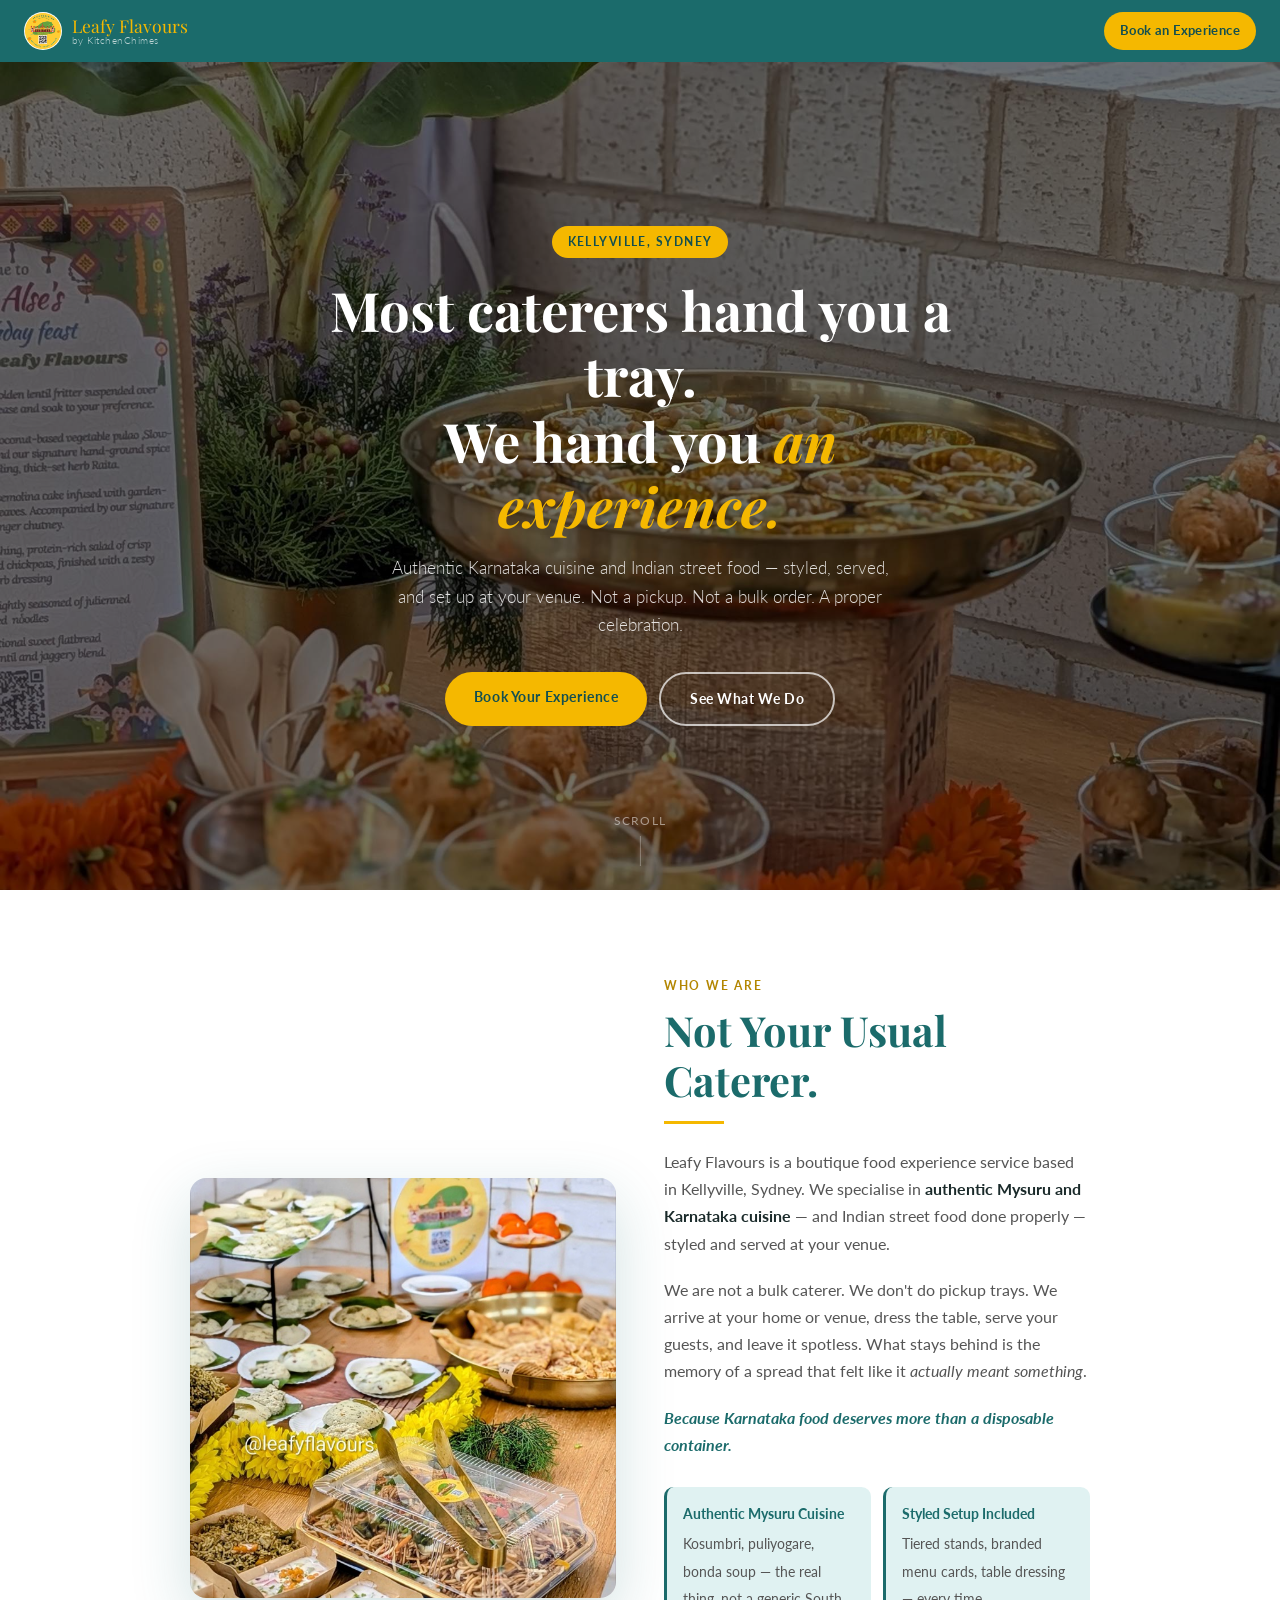
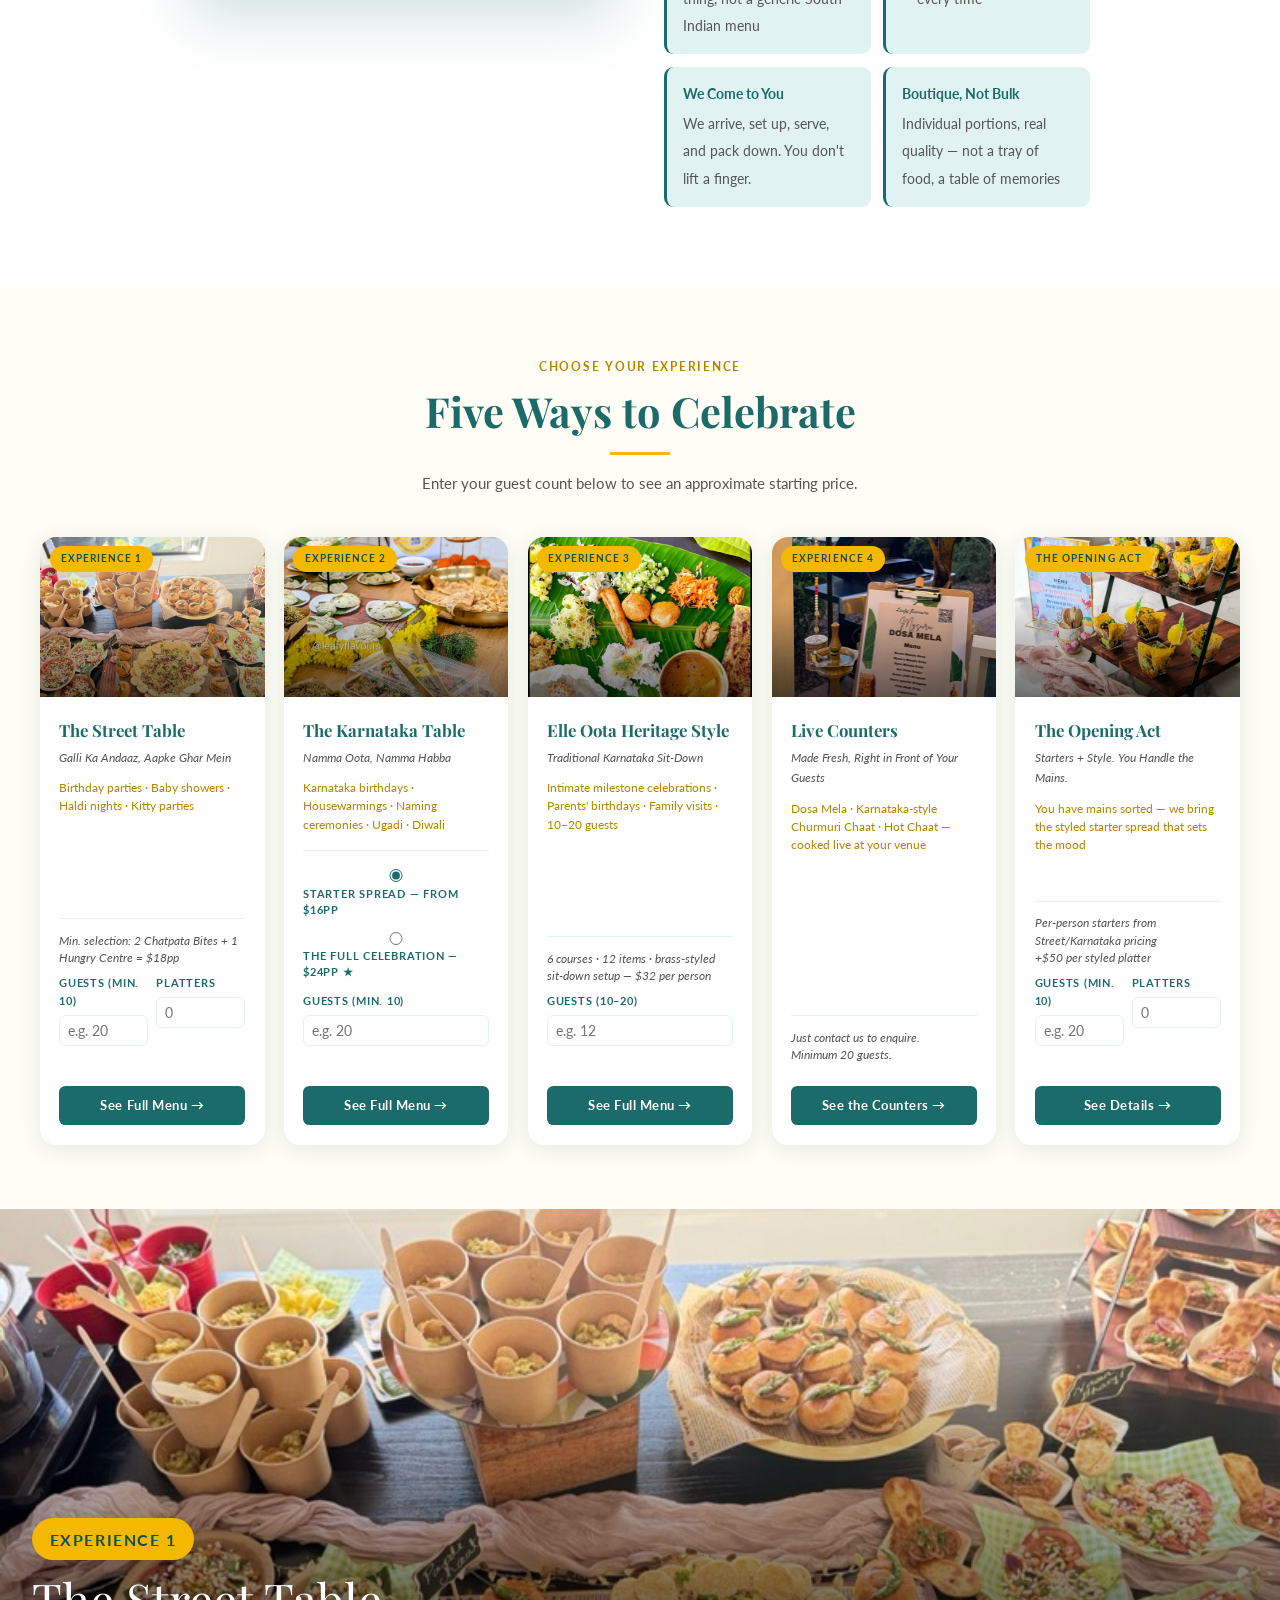
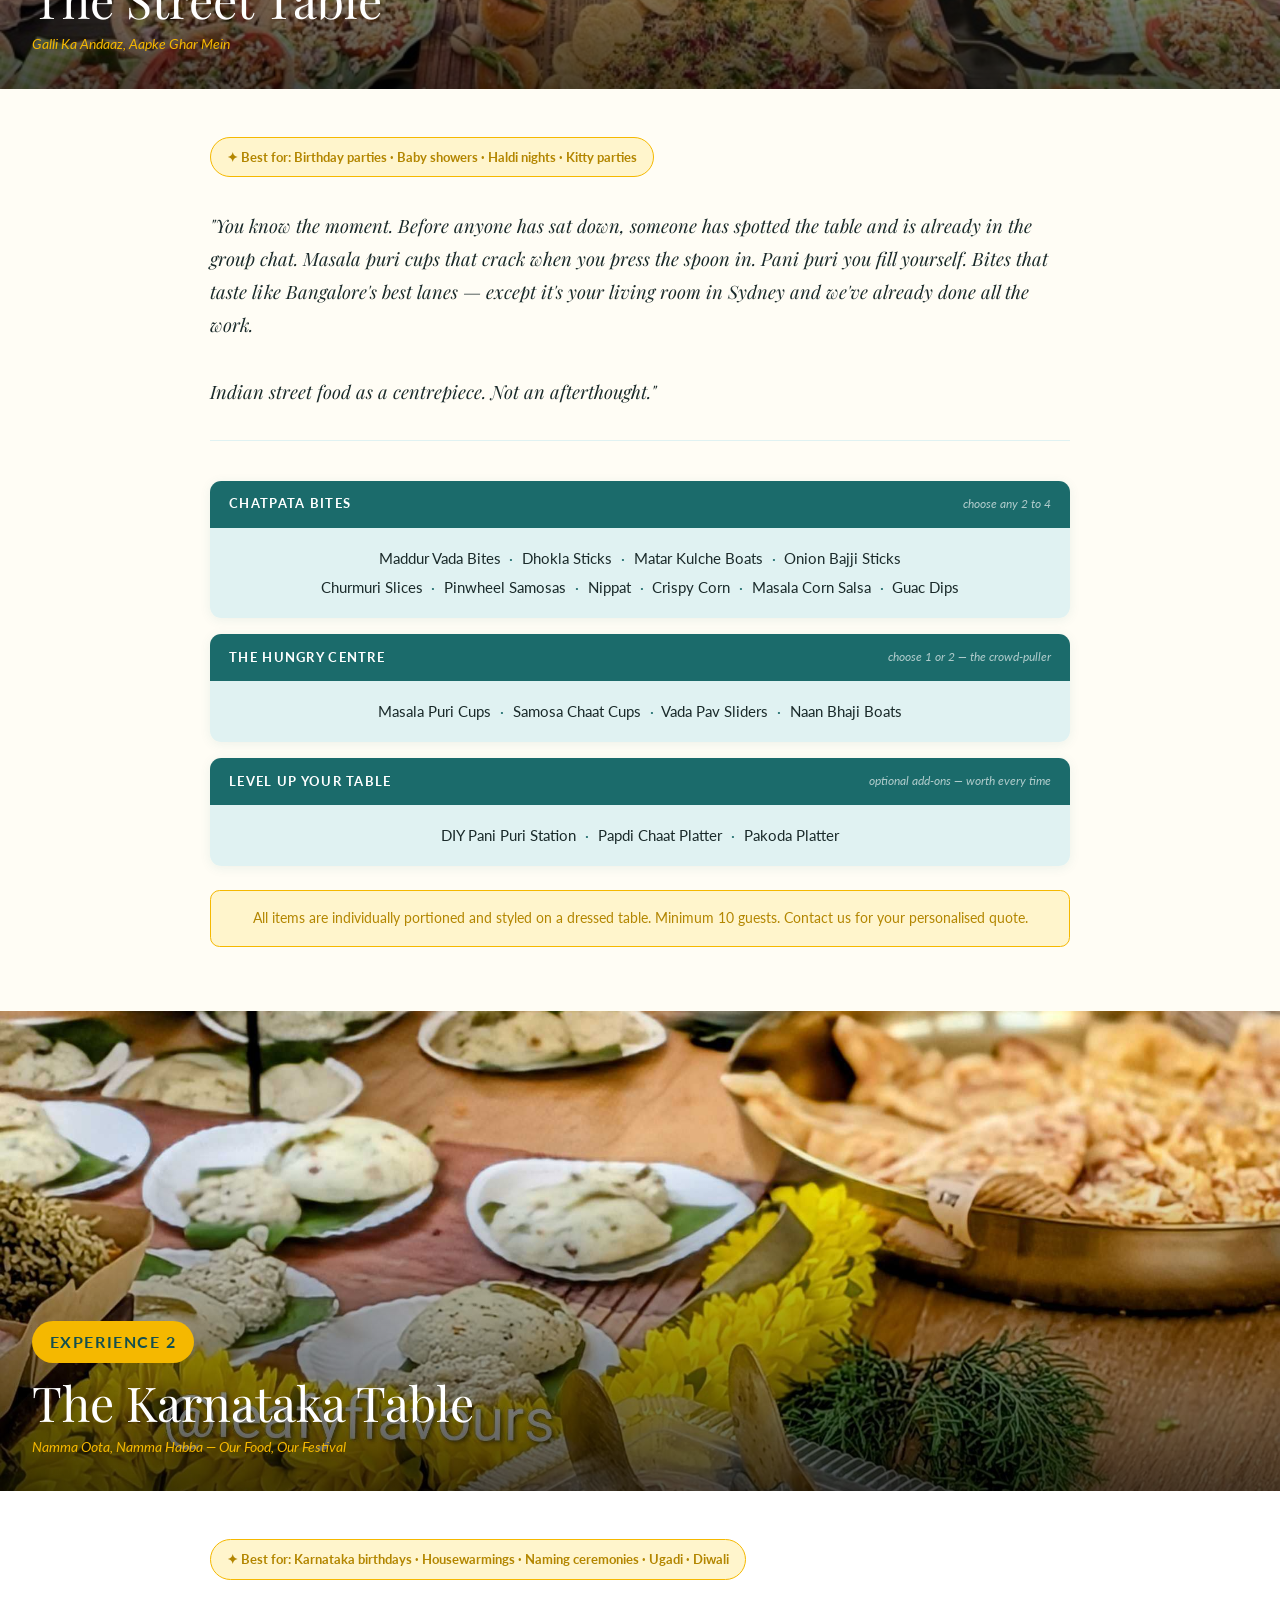
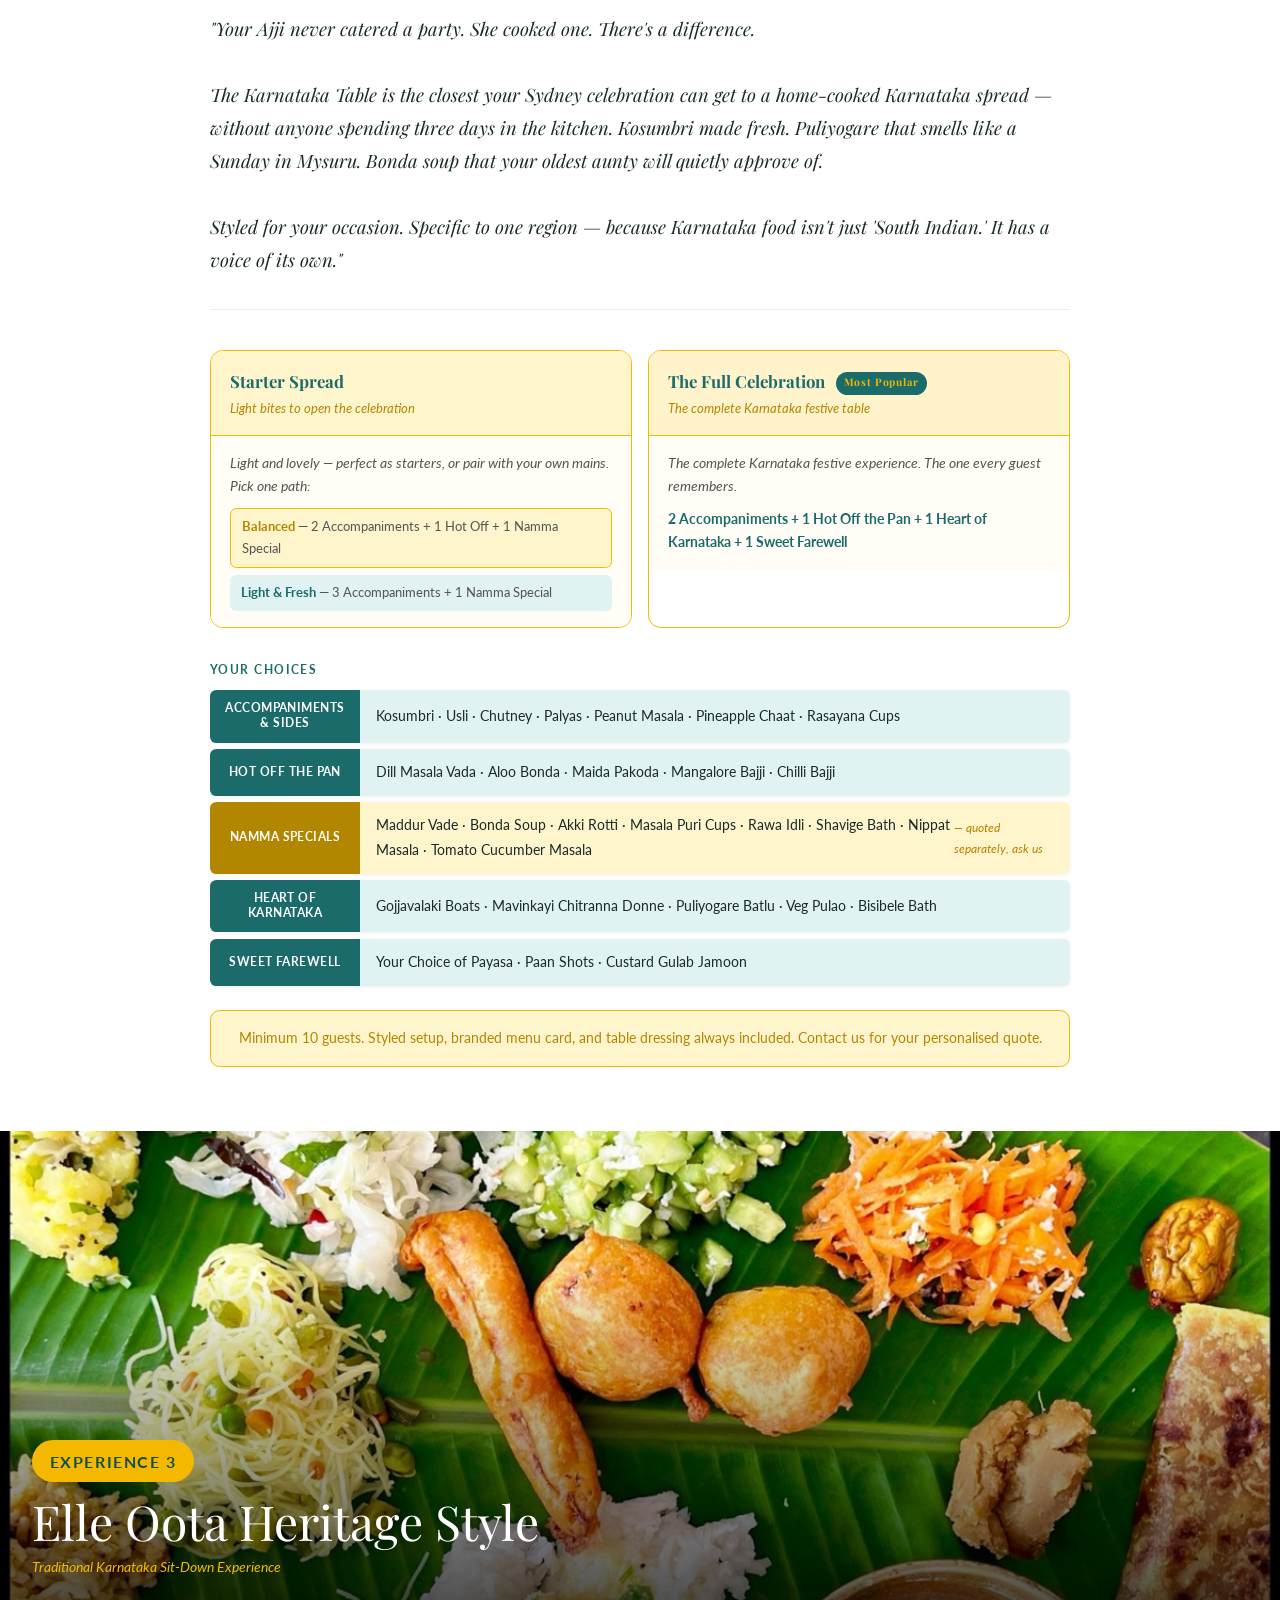
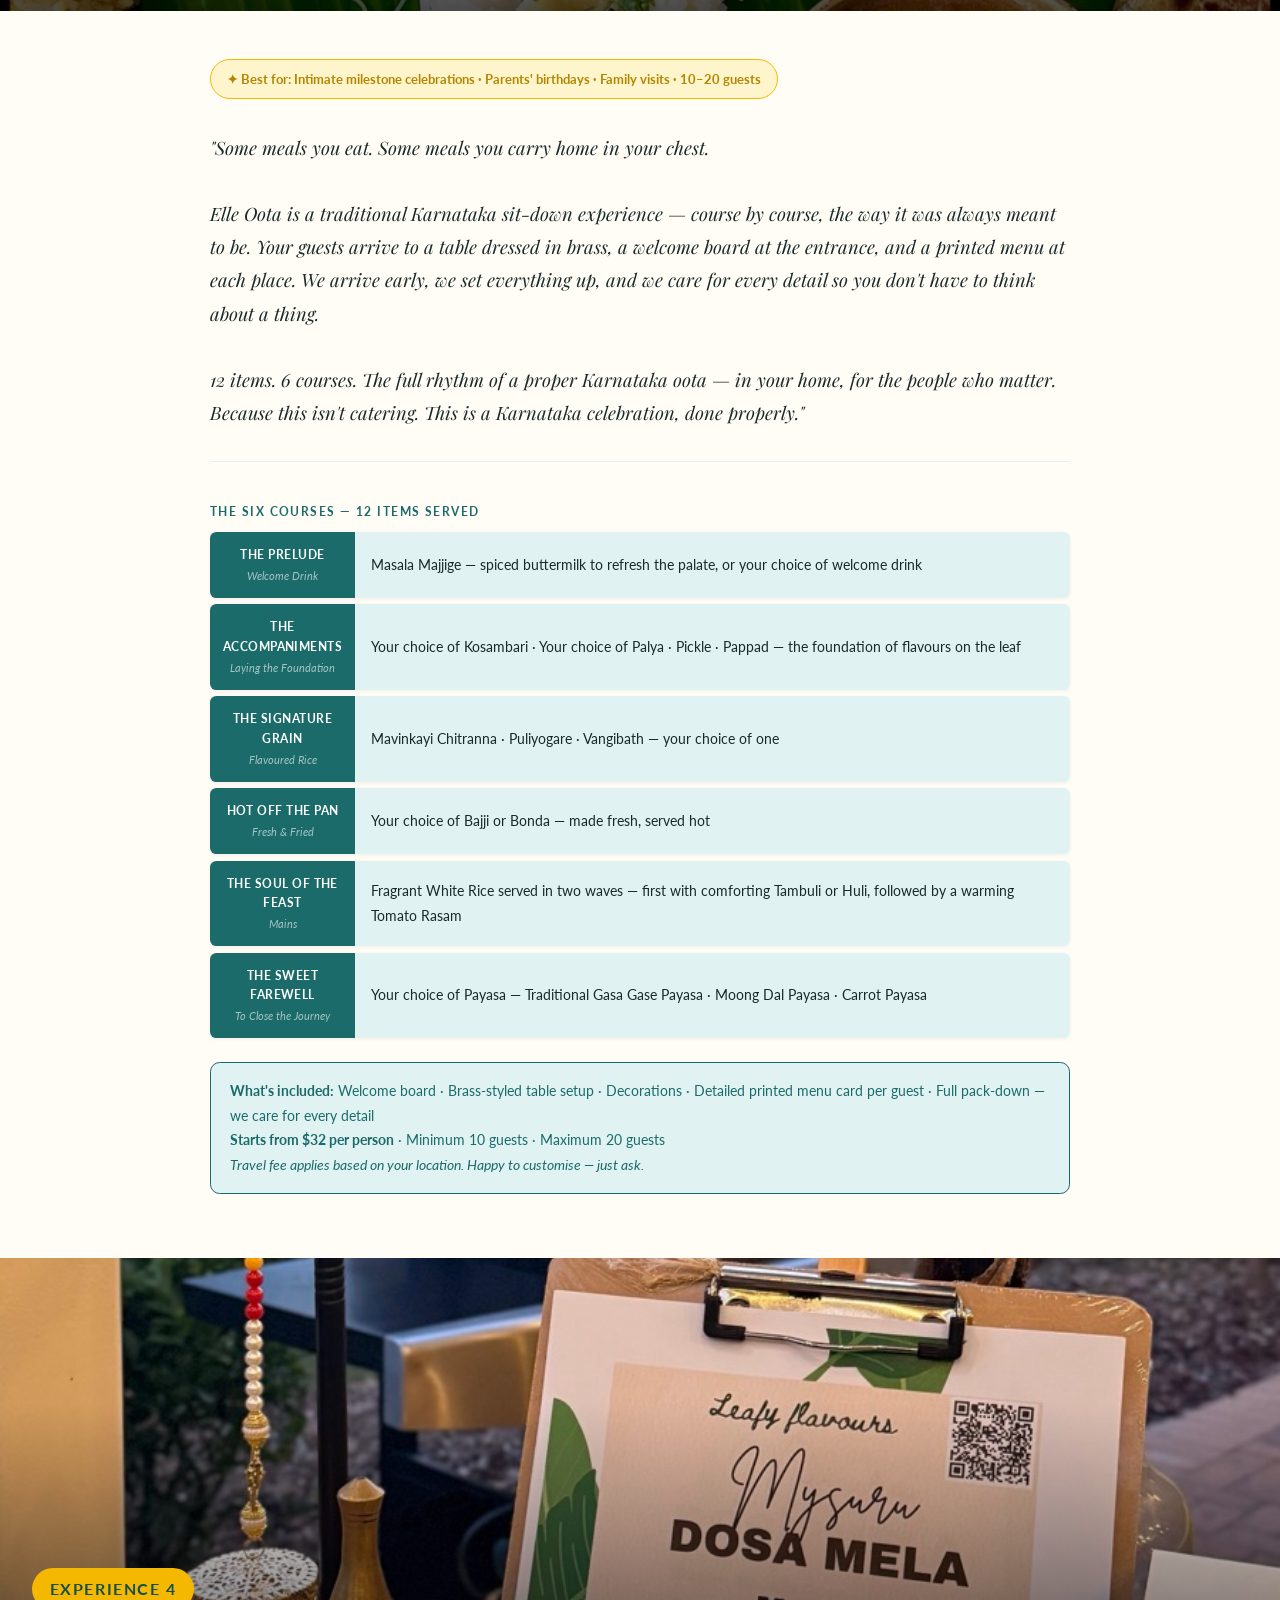
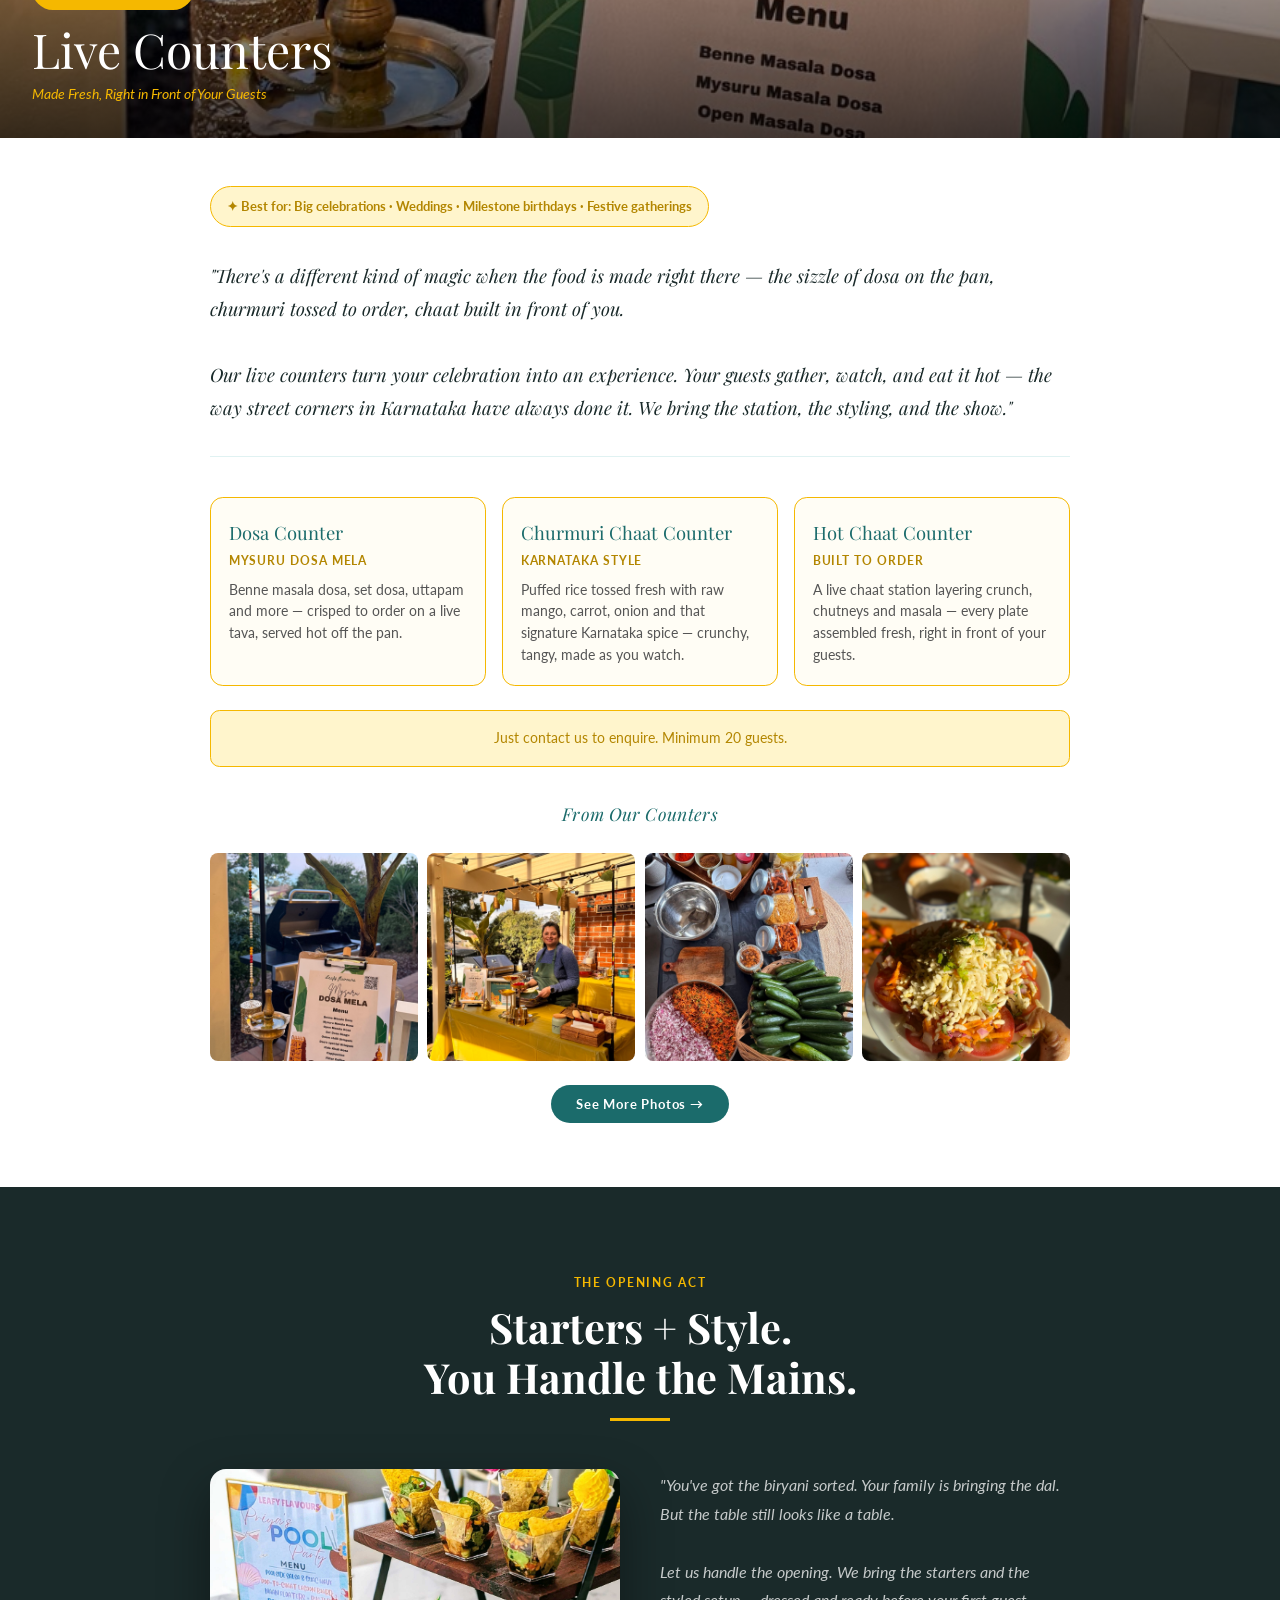
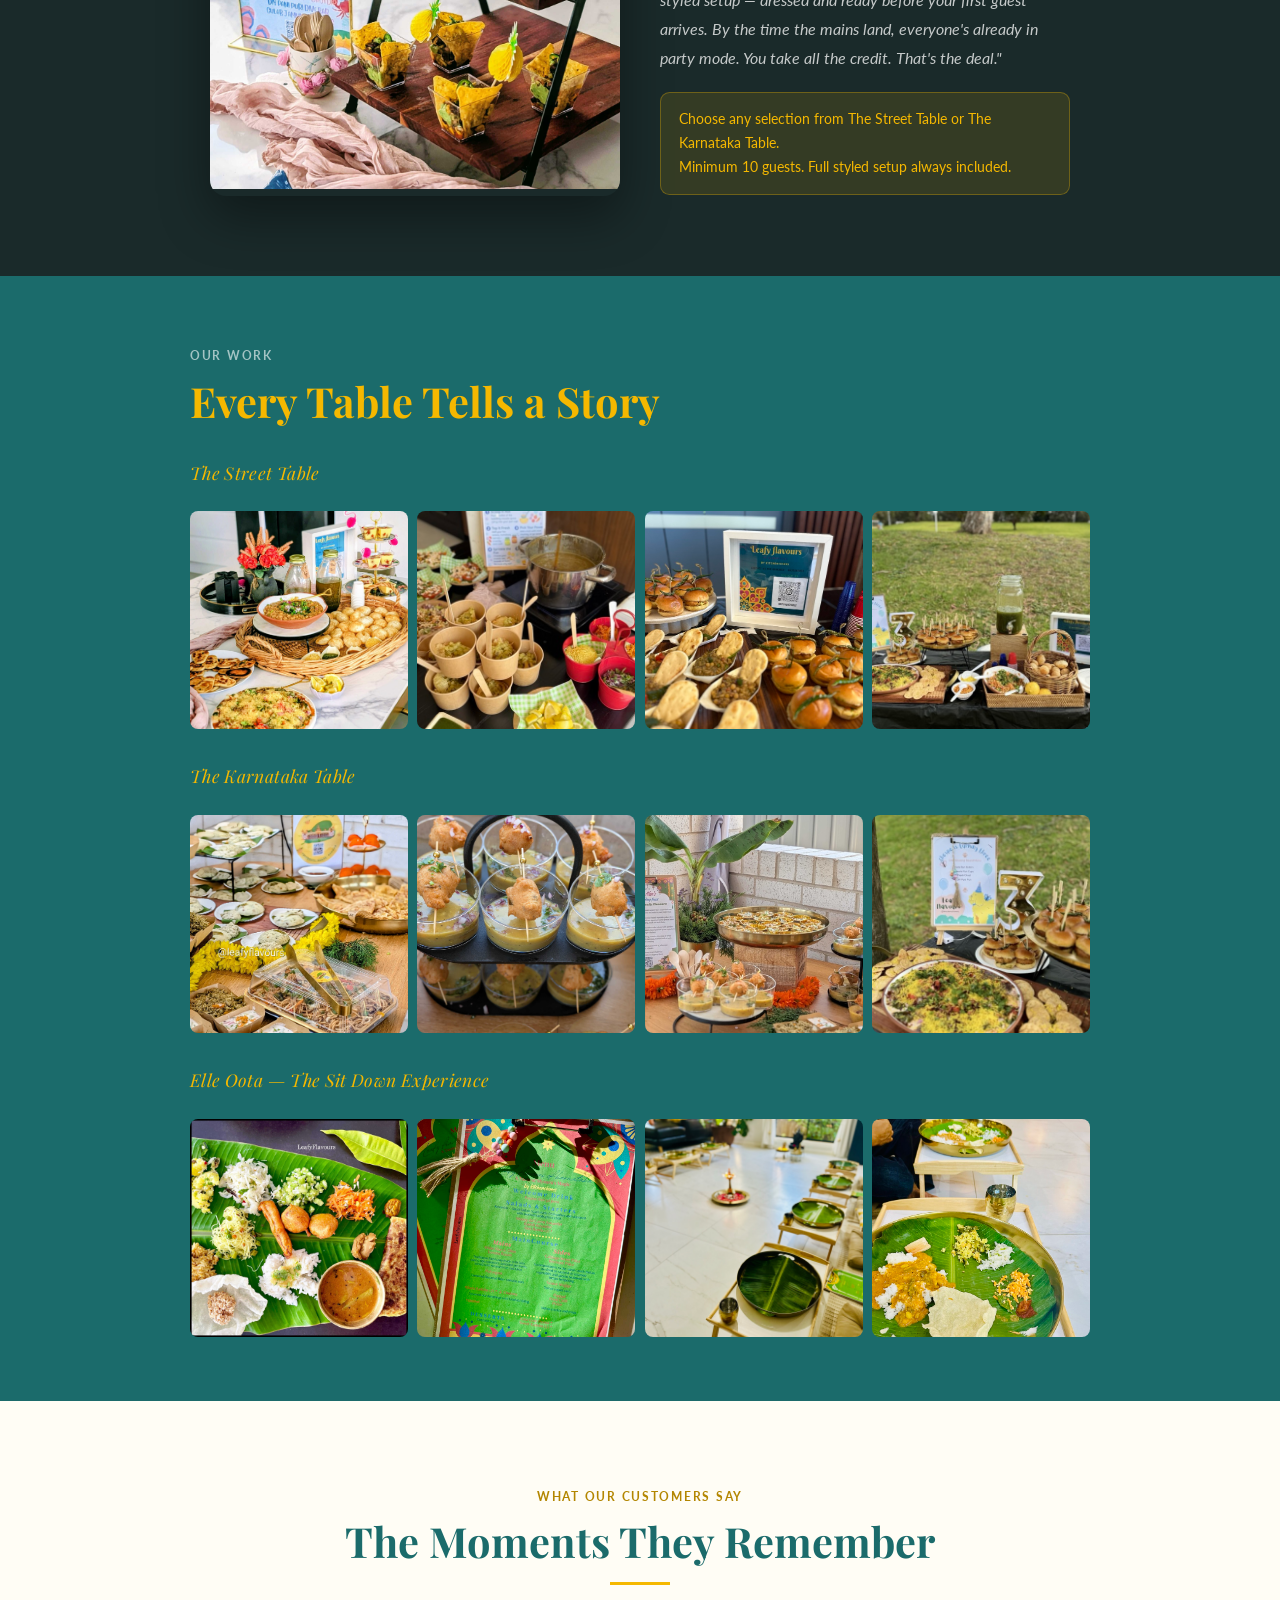
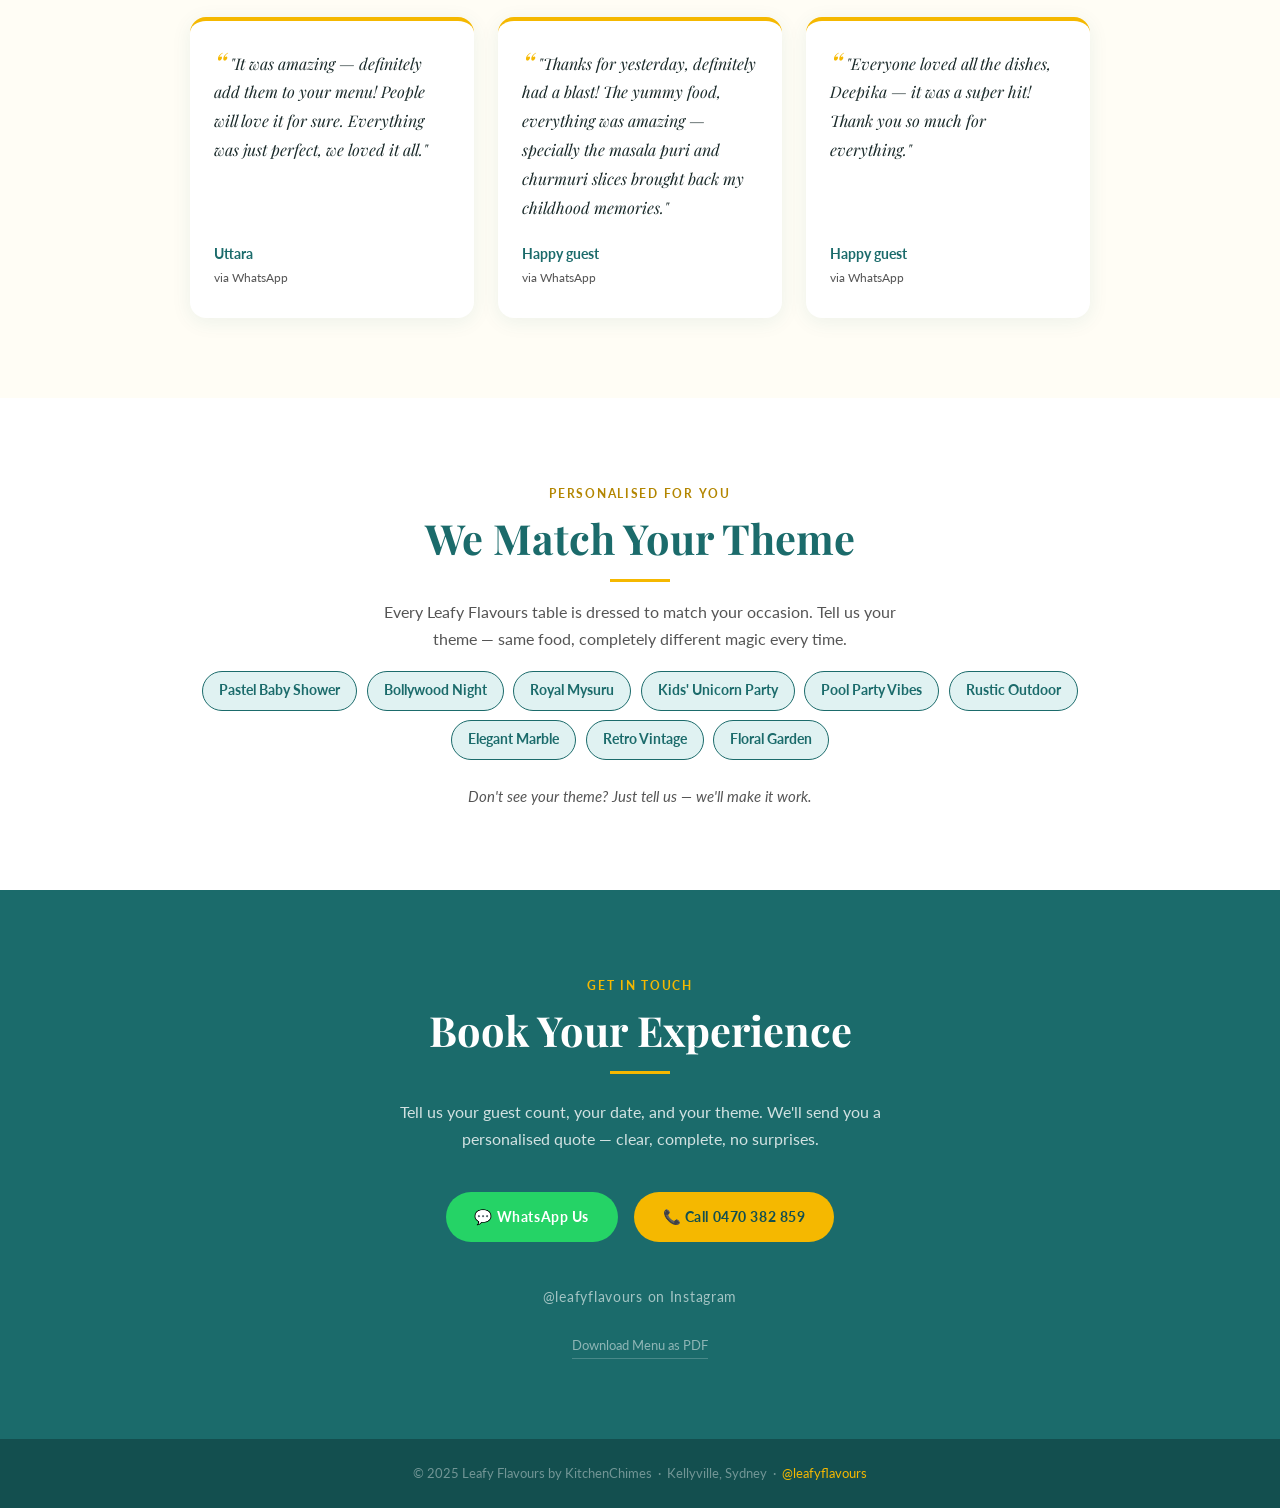
==== index.html @ 423dc874 "Elle Oota: raise minimum from 8 to 10 guests Update card, section best-for, estimator input/label, n" ====
<!DOCTYPE html>
<html lang="en">
<head>
  <meta charset="UTF-8"/>
  <meta name="viewport" content="width=device-width, initial-scale=1.0"/>
  <meta name="description" content="Leafy Flavours — Boutique Karnataka food experiences in Sydney. Authentic Mysuru cuisine, Indian street food, styled and served at your venue."/>
  <title>Leafy Flavours — Boutique Karnataka Food Experiences, Sydney</title>
  <link rel="preconnect" href="https://fonts.googleapis.com"/>
  <link href="https://fonts.googleapis.com/css2?family=Playfair+Display:ital,wght@0,500;0,700;1,500&family=Lato:wght@300;400;700&display=swap" rel="stylesheet"/>
  <style>
    :root {
      --teal:        #1B6B6B;
      --teal-dark:   #134f4f;
      --teal-light:  #e0f2f2;
      --gold:        #F5B800;
      --gold-dark:   #b38600;
      --gold-light:  #fff5cc;
      --cream:       #fffdf5;
      --dark:        #1a2a2a;
      --grey:        #555;
      --white:       #fff;
    }

    * { box-sizing: border-box; margin: 0; padding: 0; }

    html { scroll-behavior: smooth; }

    body {
      font-family: 'Lato', sans-serif;
      background: var(--cream);
      color: var(--dark);
      font-size: 16px;
      line-height: 1.7;
    }

    /* ── HEADER ──────────────────────────────────────── */
    header {
      background: var(--teal);
      position: sticky;
      top: 0;
      z-index: 200;
      padding: 0.75rem 1.5rem;
      display: flex;
      align-items: center;
      justify-content: space-between;
      gap: 1rem;
    }

    .header-logo {
      display: flex;
      align-items: center;
      gap: 0.6rem;
      text-decoration: none;
    }

    .header-logo img {
      width: 38px;
      height: 38px;
      border-radius: 50%;
      object-fit: cover;
    }

    .header-brand {
      font-family: 'Playfair Display', serif;
      font-size: 1.1rem;
      color: var(--gold);
      line-height: 1.1;
    }

    .header-brand span {
      display: block;
      font-family: 'Lato', sans-serif;
      font-size: 0.65rem;
      color: rgba(255,255,255,0.7);
      letter-spacing: 0.05em;
      font-weight: 300;
    }

    .header-cta {
      background: var(--gold);
      color: var(--teal-dark);
      font-weight: 700;
      font-size: 0.8rem;
      padding: 0.5rem 1rem;
      border-radius: 2rem;
      text-decoration: none;
      white-space: nowrap;
      letter-spacing: 0.03em;
      transition: background 0.2s;
    }

    .header-cta:hover { background: #e0a900; }

    /* ── HERO ───────────────────────────────────────── */
    .hero {
      position: relative;
      min-height: 92vh;
      display: flex;
      align-items: center;
      justify-content: center;
      overflow: hidden;
    }

    .hero-bg {
      position: absolute;
      inset: 0;
      background-image: url('images/hero.jpg');
      background-size: cover;
      background-position: center center;
      filter: brightness(0.45);
    }

    .hero-content {
      position: relative;
      text-align: center;
      padding: 2rem 1.5rem;
      max-width: 700px;
    }

    .hero-eyebrow {
      display: inline-block;
      background: var(--gold);
      color: var(--teal-dark);
      font-size: 0.75rem;
      font-weight: 700;
      letter-spacing: 0.12em;
      text-transform: uppercase;
      padding: 0.35rem 1rem;
      border-radius: 2rem;
      margin-bottom: 1.2rem;
    }

    .hero h1 {
      font-family: 'Playfair Display', serif;
      font-size: clamp(2rem, 6vw, 3.4rem);
      color: var(--white);
      line-height: 1.2;
      margin-bottom: 1rem;
    }

    .hero h1 em {
      color: var(--gold);
      font-style: italic;
    }

    .hero-tagline {
      color: rgba(255,255,255,0.85);
      font-size: 1.05rem;
      font-weight: 300;
      margin-bottom: 2rem;
      max-width: 500px;
      margin-left: auto;
      margin-right: auto;
    }

    .hero-buttons {
      display: flex;
      gap: 0.75rem;
      justify-content: center;
      flex-wrap: wrap;
    }

    .btn {
      display: inline-block;
      padding: 0.8rem 1.8rem;
      border-radius: 2rem;
      font-weight: 700;
      font-size: 0.9rem;
      text-decoration: none;
      letter-spacing: 0.04em;
      transition: transform 0.15s, box-shadow 0.15s;
    }

    .btn:active { transform: scale(0.97); }

    .btn-gold {
      background: var(--gold);
      color: var(--teal-dark);
    }

    .btn-outline {
      border: 2px solid rgba(255,255,255,0.7);
      color: var(--white);
    }

    .hero-scroll {
      position: absolute;
      bottom: 1.5rem;
      left: 50%;
      transform: translateX(-50%);
      color: rgba(255,255,255,0.5);
      font-size: 0.75rem;
      letter-spacing: 0.1em;
      text-transform: uppercase;
      display: flex;
      flex-direction: column;
      align-items: center;
      gap: 0.3rem;
    }

    .hero-scroll::after {
      content: '';
      display: block;
      width: 1px;
      height: 30px;
      background: rgba(255,255,255,0.3);
    }

    /* ── SECTION BASICS ──────────────────────────────── */
    section { padding: 5rem 1.5rem; }

    .section-inner { max-width: 900px; margin: 0 auto; }

    .section-label {
      display: inline-block;
      font-size: 0.72rem;
      font-weight: 700;
      letter-spacing: 0.15em;
      text-transform: uppercase;
      color: var(--gold-dark);
      margin-bottom: 0.6rem;
    }

    .section-title {
      font-family: 'Playfair Display', serif;
      font-size: clamp(1.8rem, 4vw, 2.6rem);
      color: var(--teal);
      line-height: 1.2;
      margin-bottom: 0.5rem;
    }

    .gold-rule {
      width: 60px;
      height: 3px;
      background: var(--gold);
      border: none;
      margin: 1rem 0 1.5rem;
    }

    /* ── ABOUT ───────────────────────────────────────── */
    .about { background: var(--white); }

    .about-grid {
      display: grid;
      grid-template-columns: 1fr 1fr;
      gap: 3rem;
      align-items: center;
    }

    .about-img {
      border-radius: 1rem;
      overflow: hidden;
      box-shadow: 0 20px 60px rgba(27,107,107,0.2);
    }

    .about-img img {
      width: 100%;
      height: 420px;
      object-fit: cover;
      display: block;
    }

    .about-text p {
      color: var(--grey);
      margin-bottom: 1.2rem;
      font-size: 1rem;
    }

    .about-text p strong {
      color: var(--dark);
    }

    .why-grid {
      display: grid;
      grid-template-columns: 1fr 1fr;
      gap: 0.8rem;
      margin-top: 1.8rem;
    }

    .why-item {
      background: var(--teal-light);
      padding: 1rem;
      border-radius: 0.6rem;
      border-left: 3px solid var(--teal);
    }

    .why-item strong {
      display: block;
      color: var(--teal);
      font-size: 0.85rem;
      margin-bottom: 0.2rem;
    }

    .why-item span {
      font-size: 0.85rem;
      color: var(--grey);
    }

    /* ── EXPERIENCES NAV ──────────────────────────────── */
    .exp-nav {
      background: var(--teal);
      padding: 1.5rem;
      display: flex;
      gap: 0.5rem;
      justify-content: center;
      flex-wrap: wrap;
    }

    .exp-nav a {
      color: rgba(255,255,255,0.7);
      text-decoration: none;
      font-size: 0.82rem;
      font-weight: 700;
      letter-spacing: 0.06em;
      padding: 0.4rem 0.9rem;
      border-radius: 2rem;
      border: 1px solid rgba(255,255,255,0.2);
      transition: all 0.2s;
      white-space: nowrap;
    }

    .exp-nav a:hover {
      background: rgba(255,255,255,0.15);
      color: var(--gold);
    }

    /* ── EXPERIENCE SECTIONS ──────────────────────────── */
    .exp { padding: 0; }

    .exp-hero {
      position: relative;
      height: 55vw;
      max-height: 480px;
      overflow: hidden;
    }

    .exp-hero img {
      width: 100%;
      height: 100%;
      object-fit: cover;
      object-position: center center;
    }

    .exp-hero-overlay {
      position: absolute;
      inset: 0;
      background: linear-gradient(to bottom, transparent 30%, rgba(0,0,0,0.7) 100%);
      display: flex;
      align-items: flex-end;
      padding: 2rem;
    }

    .exp-hero-label {
      background: var(--gold);
      color: var(--teal-dark);
      font-size: 1rem;
      font-weight: 700;
      letter-spacing: 0.1em;
      text-transform: uppercase;
      padding: 0.45rem 1.1rem;
      border-radius: 2rem;
      display: inline-block;
      margin-bottom: 0.7rem;
    }

    .exp-hero-title {
      font-family: 'Playfair Display', serif;
      font-size: clamp(2rem, 5vw, 3rem);
      color: var(--white);
      line-height: 1.2;
    }

    .exp-hero-sub {
      color: var(--gold);
      font-size: 0.85rem;
      font-style: italic;
      margin-top: 0.3rem;
    }

    .exp-body {
      background: var(--cream);
      padding: 3rem 1.5rem 4rem;
    }

    .exp-body-inner { max-width: 860px; margin: 0 auto; }

    .exp-pitch {
      font-family: 'Playfair Display', serif;
      font-size: clamp(1rem, 2.2vw, 1.15rem);
      font-style: italic;
      color: var(--dark);
      line-height: 1.8;
      margin-bottom: 2.5rem;
      padding-bottom: 2rem;
      border-bottom: 1px solid var(--teal-light);
    }

    .exp-best-for {
      display: inline-flex;
      align-items: center;
      gap: 0.5rem;
      background: var(--gold-light);
      border: 1px solid var(--gold);
      padding: 0.5rem 1rem;
      border-radius: 2rem;
      font-size: 0.82rem;
      color: var(--gold-dark);
      font-weight: 700;
      margin-bottom: 2rem;
    }

    /* Category boxes */
    .cat-box {
      margin-bottom: 1rem;
      border-radius: 0.7rem;
      overflow: hidden;
      box-shadow: 0 2px 12px rgba(27,107,107,0.08);
    }

    .cat-head {
      background: var(--teal);
      padding: 0.8rem 1.2rem;
      display: flex;
      justify-content: space-between;
      align-items: center;
      flex-wrap: wrap;
      gap: 0.4rem;
    }

    .cat-head-title {
      font-size: 0.8rem;
      font-weight: 700;
      letter-spacing: 0.1em;
      color: var(--white);
      text-transform: uppercase;
    }

    .cat-head-instr {
      font-size: 0.75rem;
      color: rgba(255,255,255,0.65);
      font-style: italic;
    }

    .cat-items {
      background: var(--teal-light);
      padding: 1rem 1.2rem;
      font-size: 0.95rem;
      color: var(--dark);
      line-height: 1.9;
      text-align: center;
    }

    .cat-items .dot { color: var(--teal); margin: 0 0.3rem; }

    /* Tier cards */
    .tier-grid {
      display: grid;
      grid-template-columns: repeat(auto-fit, minmax(230px, 1fr));
      gap: 1rem;
      margin: 2rem 0;
    }

    .tier-card {
      border: 1.5px solid var(--gold);
      border-radius: 0.8rem;
      overflow: hidden;
    }

    .tier-card-head {
      background: var(--gold-light);
      padding: 1rem 1.2rem;
      border-bottom: 1px solid var(--gold);
    }

    .tier-card-name {
      font-family: 'Playfair Display', serif;
      font-size: 1.05rem;
      color: var(--teal);
      font-weight: 700;
    }

    .tier-card-sub {
      font-size: 0.8rem;
      color: var(--gold-dark);
      font-style: italic;
      margin-top: 0.15rem;
    }

    .tier-card-body {
      background: var(--cream);
      padding: 1rem 1.2rem;
    }

    .tier-card-desc {
      font-size: 0.85rem;
      color: var(--grey);
      font-style: italic;
      margin-bottom: 0.6rem;
    }

    .tier-card-picks {
      font-size: 0.85rem;
      color: var(--teal);
      font-weight: 700;
    }

    .popular-badge {
      display: inline-block;
      background: var(--teal);
      color: var(--gold);
      font-size: 0.65rem;
      font-weight: 700;
      letter-spacing: 0.08em;
      padding: 0.15rem 0.5rem;
      border-radius: 1rem;
      vertical-align: middle;
      margin-left: 0.4rem;
    }

    /* Choice rows */
    .choice-rows { margin-top: 2rem; }

    .choice-rows-title {
      font-size: 0.75rem;
      font-weight: 700;
      letter-spacing: 0.12em;
      text-transform: uppercase;
      color: var(--teal);
      margin-bottom: 0.6rem;
    }

    .choice-row {
      display: grid;
      grid-template-columns: 150px 1fr;
      border-radius: 0.4rem;
      overflow: hidden;
      margin-bottom: 0.4rem;
      box-shadow: 0 1px 4px rgba(0,0,0,0.06);
    }

    .choice-row-label {
      background: var(--teal);
      color: var(--white);
      font-size: 0.72rem;
      font-weight: 700;
      letter-spacing: 0.04em;
      display: flex;
      align-items: center;
      justify-content: center;
      padding: 0.7rem 0.6rem;
      text-align: center;
      text-transform: uppercase;
      line-height: 1.3;
      word-break: break-word;
    }

    .choice-row-items {
      background: var(--teal-light);
      padding: 0.7rem 1rem;
      font-size: 0.9rem;
      color: var(--dark);
      display: flex;
      align-items: center;
    }

    /* Course rows (Elle Oota) */
    .course-row {
      display: grid;
      grid-template-columns: 145px 1fr;
      margin-bottom: 0.4rem;
      border-radius: 0.4rem;
      overflow: hidden;
      box-shadow: 0 1px 4px rgba(0,0,0,0.06);
    }

    .course-row-left {
      background: var(--teal);
      padding: 0.8rem 0.6rem;
      display: flex;
      flex-direction: column;
      align-items: center;
      justify-content: center;
    }

    .course-name {
      color: var(--white);
      font-size: 0.72rem;
      font-weight: 700;
      text-align: center;
      letter-spacing: 0.04em;
      text-transform: uppercase;
      word-break: break-word;
    }

    .course-sub {
      color: rgba(255,255,255,0.6);
      font-size: 0.68rem;
      font-style: italic;
      text-align: center;
      margin-top: 0.15rem;
    }

    .course-row-right {
      background: var(--teal-light);
      padding: 0.8rem 1rem;
      font-size: 0.9rem;
      color: var(--dark);
      display: flex;
      align-items: center;
    }

    /* Note box */
    .exp-note {
      background: var(--gold-light);
      border: 1px solid var(--gold);
      border-radius: 0.6rem;
      padding: 1rem 1.2rem;
      font-size: 0.85rem;
      color: var(--gold-dark);
      text-align: center;
      margin-top: 1.5rem;
    }

    /* ── GALLERY ─────────────────────────────────────── */
    .gallery {
      background: var(--teal);
      padding: 4rem 1.5rem;
    }

    .gallery .section-title { color: var(--gold); }
    .gallery .section-label { color: rgba(255,255,255,0.6); }

    .gallery-grid {
      display: grid;
      grid-template-columns: repeat(2, 1fr);
      gap: 0.6rem;
      margin-top: 1.5rem;
    }

    @media (min-width: 640px) {
      .gallery-grid { grid-template-columns: repeat(4, 1fr); }
    }

    .gallery-item {
      border-radius: 0.5rem;
      overflow: hidden;
      aspect-ratio: 1;
    }

    .gallery-item img {
      width: 100%;
      height: 100%;
      object-fit: cover;
      transition: transform 0.4s ease;
    }

    .gallery-item:hover img { transform: scale(1.06); }

    .gallery-sub {
      font-family: 'Playfair Display', serif;
      font-size: 1.1rem;
      color: var(--gold);
      font-style: italic;
      margin: 2rem 0 0.8rem;
      letter-spacing: 0.02em;
    }

    /* ── LIVE COUNTERS ───────────────────────────────────── */
    .lc-counters {
      display: grid;
      grid-template-columns: 1fr;
      gap: 1rem;
      margin: 1.5rem 0 0.5rem;
    }
    @media (min-width: 720px) {
      .lc-counters { grid-template-columns: repeat(3, 1fr); }
    }
    .counter-card {
      background: var(--cream);
      border: 1px solid var(--gold);
      border-radius: 0.8rem;
      padding: 1.2rem 1.1rem;
    }
    .counter-card-name {
      font-family: 'Playfair Display', serif;
      font-size: 1.15rem;
      color: var(--teal);
      margin-bottom: 0.15rem;
    }
    .counter-card-tag {
      font-size: 0.72rem;
      font-weight: 700;
      letter-spacing: 0.08em;
      text-transform: uppercase;
      color: var(--gold-dark);
      margin-bottom: 0.5rem;
    }
    .counter-card-desc {
      font-size: 0.88rem;
      color: var(--grey);
      line-height: 1.55;
    }
    .lc-gallery .gallery-item.is-hidden { display: none; }
    .see-more-wrap { text-align: center; margin-top: 1.5rem; }
    .see-more-btn {
      background: var(--teal);
      color: #fff;
      border: none;
      cursor: pointer;
      font-family: 'Lato', sans-serif;
      font-size: 0.82rem;
      font-weight: 700;
      letter-spacing: 0.06em;
      padding: 0.7rem 1.6rem;
      border-radius: 2rem;
      transition: background 0.2s;
    }
    .see-more-btn:hover { background: var(--gold-dark); }

    /* ── REVIEWS ─────────────────────────────────────────── */
    .reviews {
      background: var(--cream);
      padding: 5rem 1.5rem;
      text-align: center;
    }

    .reviews-grid {
      display: grid;
      grid-template-columns: repeat(3, 1fr);
      gap: 1.5rem;
      margin-top: 0;
    }

    @media (max-width: 680px) {
      .reviews-grid { grid-template-columns: 1fr; }
    }

    .review-card {
      background: var(--white);
      border-radius: 1rem;
      padding: 1.8rem 1.5rem;
      box-shadow: 0 4px 20px rgba(27,107,107,0.08);
      border-top: 4px solid var(--gold);
      text-align: left;
      display: flex;
      flex-direction: column;
    }

    .review-quote {
      font-family: 'Playfair Display', serif;
      font-size: 1rem;
      font-style: italic;
      color: var(--dark);
      line-height: 1.8;
      flex: 1;
      margin-bottom: 1.2rem;
    }

    .review-quote::before { content: '\201C'; color: var(--gold); font-size: 2rem; line-height: 0; vertical-align: -0.4rem; margin-right: 0.2rem; }

    .review-name {
      font-weight: 700;
      font-size: 0.9rem;
      color: var(--teal);
    }

    .review-via {
      font-size: 0.75rem;
      color: var(--grey);
      margin-top: 0.15rem;
    }

    /* ── THEME MATCHING ──────────────────────────────── */
    .themes {
      background: var(--white);
      text-align: center;
    }

    .theme-tags {
      display: flex;
      flex-wrap: wrap;
      gap: 0.6rem;
      justify-content: center;
      margin-top: 1.2rem;
    }

    .theme-tag {
      background: var(--teal-light);
      color: var(--teal);
      font-size: 0.85rem;
      font-weight: 700;
      padding: 0.45rem 1rem;
      border-radius: 2rem;
      border: 1px solid var(--teal);
    }

    .theme-note {
      margin-top: 1.5rem;
      color: var(--grey);
      font-style: italic;
      font-size: 0.95rem;
    }

    /* ── CONTACT ─────────────────────────────────────── */
    .contact {
      background: var(--teal);
      text-align: center;
      padding: 5rem 1.5rem;
    }

    .contact .section-label { color: var(--gold); }
    .contact .section-title { color: var(--white); }
    .contact .gold-rule { margin: 1rem auto 1.5rem; }

    .contact-tagline {
      color: rgba(255,255,255,0.8);
      font-size: 1rem;
      max-width: 500px;
      margin: 0 auto 2.5rem;
    }

    .contact-buttons {
      display: flex;
      gap: 1rem;
      justify-content: center;
      flex-wrap: wrap;
      margin-bottom: 2.5rem;
    }

    .btn-whatsapp {
      background: #25d366;
      color: var(--white);
      display: flex;
      align-items: center;
      gap: 0.5rem;
    }

    .btn-call {
      background: var(--gold);
      color: var(--teal-dark);
    }

    .contact-insta {
      color: rgba(255,255,255,0.6);
      font-size: 0.9rem;
      text-decoration: none;
      letter-spacing: 0.05em;
    }

    .contact-insta:hover { color: var(--gold); }

    .contact-pdf {
      display: inline-block;
      margin-top: 1.5rem;
      color: rgba(255,255,255,0.5);
      font-size: 0.82rem;
      text-decoration: none;
      border-bottom: 1px solid rgba(255,255,255,0.2);
      padding-bottom: 0.1rem;
    }

    .contact-pdf:hover { color: var(--gold); }

    /* ── FOOTER ──────────────────────────────────────── */
    footer {
      background: var(--teal-dark);
      color: rgba(255,255,255,0.4);
      text-align: center;
      padding: 1.5rem;
      font-size: 0.8rem;
    }

    footer a {
      color: var(--gold);
      text-decoration: none;
    }

    /* ── EXPERIENCE OVERVIEW CARDS ──────────────────────── */
    .exp-overview {
      background: var(--cream);
      padding: 4rem 1.5rem;
    }

    .exp-overview-header { text-align: center; margin-bottom: 2.5rem; }

    .exp-cards {
      display: grid;
      grid-template-columns: repeat(auto-fit, minmax(215px, 1fr));
      gap: 1.2rem;
      max-width: 1200px;
      margin: 0 auto;
    }

    .exp-card {
      border-radius: 1rem;
      overflow: hidden;
      box-shadow: 0 4px 20px rgba(27,107,107,0.12);
      display: flex;
      flex-direction: column;
      background: var(--white);
      transition: transform 0.2s, box-shadow 0.2s;
    }

    .exp-card:hover {
      transform: translateY(-4px);
      box-shadow: 0 10px 32px rgba(27,107,107,0.22);
    }

    .exp-card-img {
      height: 160px;
      position: relative;
      overflow: hidden;
    }

    .exp-card-img img {
      width: 100%;
      height: 100%;
      object-fit: cover;
      object-position: center;
    }

    .exp-card-img-overlay {
      position: absolute;
      inset: 0;
      background: linear-gradient(to bottom, transparent 40%, rgba(0,0,0,0.55) 100%);
    }

    .exp-card-badge {
      position: absolute;
      top: 0.6rem;
      left: 0.6rem;
      background: var(--gold);
      color: var(--teal-dark);
      font-size: 0.65rem;
      font-weight: 700;
      letter-spacing: 0.1em;
      text-transform: uppercase;
      padding: 0.25rem 0.7rem;
      border-radius: 1rem;
    }

    .exp-card-body {
      padding: 1.2rem;
      flex: 1;
      display: flex;
      flex-direction: column;
    }

    .exp-card-name {
      font-family: 'Playfair Display', serif;
      font-size: 1.05rem;
      color: var(--teal);
      font-weight: 700;
      margin-bottom: 0.2rem;
    }

    .exp-card-sub {
      font-size: 0.75rem;
      color: var(--grey);
      font-style: italic;
      margin-bottom: 0.7rem;
    }

    .exp-card-best {
      font-size: 0.76rem;
      color: var(--gold-dark);
      line-height: 1.5;
      margin-bottom: 1rem;
      flex: 1;
    }

    .exp-card-estimator {
      border-top: 1px solid var(--teal-light);
      padding-top: 0.8rem;
    }

    .exp-card-estimator label {
      font-size: 0.7rem;
      font-weight: 700;
      letter-spacing: 0.07em;
      text-transform: uppercase;
      color: var(--teal);
      display: block;
      margin-bottom: 0.35rem;
    }

    .exp-card-estimator input {
      width: 100%;
      border: 1.5px solid var(--teal-light);
      border-radius: 0.4rem;
      padding: 0.45rem 0.7rem;
      font-size: 0.9rem;
      color: var(--dark);
      outline: none;
      font-family: 'Lato', sans-serif;
      transition: border-color 0.2s;
    }

    .exp-card-estimator input:focus { border-color: var(--teal); }

    .exp-card-price {
      margin-top: 0.45rem;
      font-size: 0.88rem;
      color: var(--teal);
      font-weight: 700;
      min-height: 1.3em;
    }

    .exp-card-link {
      display: block;
      text-align: center;
      margin-top: 0.9rem;
      background: var(--teal);
      color: var(--white);
      font-size: 0.8rem;
      font-weight: 700;
      padding: 0.55rem;
      border-radius: 0.4rem;
      text-decoration: none;
      letter-spacing: 0.04em;
      transition: background 0.2s;
    }

    .exp-card-link:hover { background: var(--teal-dark); }

    .est-note {
      font-size: 0.72rem;
      color: var(--grey);
      font-style: italic;
      margin-bottom: 0.5rem;
      line-height: 1.5;
    }

    .est-row {
      display: flex;
      gap: 0.5rem;
      margin-top: 0.4rem;
    }

    .est-field { flex: 1; }

    .est-field label {
      font-size: 0.67rem;
      font-weight: 700;
      letter-spacing: 0.07em;
      text-transform: uppercase;
      color: var(--teal);
      display: block;
      margin-bottom: 0.3rem;
    }

    .est-field input {
      width: 100%;
      border: 1.5px solid var(--teal-light);
      border-radius: 0.4rem;
      padding: 0.4rem 0.5rem;
      font-size: 0.85rem;
      color: var(--dark);
      outline: none;
      font-family: 'Lato', sans-serif;
      transition: border-color 0.2s;
    }

    .est-field input:focus { border-color: var(--teal); }

    .est-tiers { margin-bottom: 0.6rem; }

    .est-tier-opt {
      display: flex;
      align-items: flex-start;
      gap: 0.35rem;
      font-size: 0.74rem;
      color: var(--dark);
      cursor: pointer;
      padding: 0.2rem 0;
      line-height: 1.4;
    }

    .est-tier-opt input[type=radio] {
      accent-color: var(--teal);
      margin-top: 0.15rem;
      flex-shrink: 0;
    }

    @media (max-width: 900px) {
      .exp-cards { grid-template-columns: repeat(2, 1fr); }
    }

    @media (max-width: 500px) {
      .exp-cards { grid-template-columns: 1fr; }
    }

    /* ── RESPONSIVE ──────────────────────────────────── */
    @media (max-width: 680px) {
      .about-grid { grid-template-columns: 1fr; }
      .about-img { order: -1; }
      .about-img img { height: 260px; }
      .why-grid { grid-template-columns: 1fr; }
      .choice-row { grid-template-columns: 110px 1fr; }
      .course-row { grid-template-columns: 110px 1fr; }
      section { padding: 3.5rem 1.2rem; }
    }

    @media (min-width: 900px) {
      .exp-layout {
        display: grid;
        grid-template-columns: 1fr 1fr;
        gap: 0;
      }
      .exp-layout .exp-hero {
        height: auto;
        max-height: none;
        min-height: 500px;
        position: sticky;
        top: 60px;
        align-self: start;
      }
      .exp-layout .exp-hero img {
        height: 100%;
        min-height: 500px;
      }
    }

    /* ── OPENING ACT SECTION ─────────────────────────── */
    .opening-act {
      background: var(--dark);
      color: var(--white);
      padding: 5rem 1.5rem;
      text-align: center;
    }

    .opening-act .section-label { color: var(--gold); }
    .opening-act .section-title { color: var(--white); }

    .opening-act-grid {
      display: grid;
      grid-template-columns: 1fr 1fr;
      gap: 2.5rem;
      align-items: center;
      max-width: 860px;
      margin: 0 auto;
      text-align: left;
    }

    .opening-act-img {
      border-radius: 1rem;
      overflow: hidden;
      box-shadow: 0 20px 50px rgba(0,0,0,0.4);
    }

    .opening-act-img img {
      width: 100%;
      height: 320px;
      object-fit: cover;
    }

    .opening-act-text p {
      color: rgba(255,255,255,0.75);
      font-style: italic;
      font-size: 1rem;
      line-height: 1.8;
      margin-bottom: 1.2rem;
    }

    .opening-act-note {
      background: rgba(245,184,0,0.12);
      border: 1px solid rgba(245,184,0,0.3);
      border-radius: 0.6rem;
      padding: 0.9rem 1.1rem;
      font-size: 0.88rem;
      color: var(--gold);
      margin-top: 1rem;
    }

    @media (max-width: 680px) {
      .opening-act-grid { grid-template-columns: 1fr; }
      .opening-act-img img { height: 220px; }
    }
  </style>
</head>
<body>

<!-- ── HEADER ──────────────────────────────────────────── -->
<header>
  <a href="#top" class="header-logo">
    <img src="images/logo.png" alt="Leafy Flavours logo"/>
    <div class="header-brand">
      Leafy Flavours
      <span>by KitchenChimes</span>
    </div>
  </a>
  <a href="#contact" class="header-cta">Book an Experience</a>
</header>

<!-- ── HERO ────────────────────────────────────────────── -->
<section class="hero" id="top">
  <div class="hero-bg"></div>
  <div class="hero-content">
    <div class="hero-eyebrow">Kellyville, Sydney</div>
    <h1>
      Most caterers hand you a tray.<br/>
      We hand you <em>an experience.</em>
    </h1>
    <p class="hero-tagline">
      Authentic Karnataka cuisine and Indian street food — styled, served, and set up at your venue. Not a pickup. Not a bulk order. A proper celebration.
    </p>
    <div class="hero-buttons">
      <a href="#contact" class="btn btn-gold">Book Your Experience</a>
      <a href="#experiences" class="btn btn-outline">See What We Do</a>
    </div>
  </div>
  <div class="hero-scroll">Scroll</div>
</section>

<!-- ── ABOUT ────────────────────────────────────────────── -->
<section class="about" id="about">
  <div class="section-inner">
    <div class="about-grid">
      <div class="about-img">
        <img src="images/what-we-do.jpg" alt="Leafy Flavours — what we do"/>
      </div>
      <div class="about-text">
        <span class="section-label">Who We Are</span>
        <h2 class="section-title">Not Your Usual Caterer.</h2>
        <hr class="gold-rule"/>
        <p>
          Leafy Flavours is a boutique food experience service based in Kellyville, Sydney.
          We specialise in <strong>authentic Mysuru and Karnataka cuisine</strong> — and Indian
          street food done properly — styled and served at your venue.
        </p>
        <p>
          We are not a bulk caterer. We don't do pickup trays. We arrive at your home or venue,
          dress the table, serve your guests, and leave it spotless. What stays behind is the
          memory of a spread that felt like it <em>actually meant something</em>.
        </p>
        <p style="color: var(--teal); font-weight: 700; font-style: italic;">
          Because Karnataka food deserves more than a disposable container.
        </p>
        <div class="why-grid">
          <div class="why-item">
            <strong>Authentic Mysuru Cuisine</strong>
            <span>Kosumbri, puliyogare, bonda soup — the real thing, not a generic South Indian menu</span>
          </div>
          <div class="why-item">
            <strong>Styled Setup Included</strong>
            <span>Tiered stands, branded menu cards, table dressing — every time</span>
          </div>
          <div class="why-item">
            <strong>We Come to You</strong>
            <span>We arrive, set up, serve, and pack down. You don't lift a finger.</span>
          </div>
          <div class="why-item">
            <strong>Boutique, Not Bulk</strong>
            <span>Individual portions, real quality — not a tray of food, a table of memories</span>
          </div>
        </div>
      </div>
    </div>
  </div>
</section>

<!-- ── EXPERIENCE OVERVIEW ───────────────────────────────── -->
<section class="exp-overview" id="experiences">
  <div class="exp-overview-header">
    <span class="section-label">Choose Your Experience</span>
    <h2 class="section-title">Five Ways to Celebrate</h2>
    <hr class="gold-rule" style="margin: 1rem auto;"/>
    <p style="color: var(--grey); font-size: 0.95rem;">Enter your guest count below to see an approximate starting price.</p>
  </div>
  <div class="exp-cards">

    <div class="exp-card">
      <div class="exp-card-img">
        <img src="images/street1.jpg" alt="The Street Table"/>
        <div class="exp-card-img-overlay"></div>
        <span class="exp-card-badge">Experience 1</span>
      </div>
      <div class="exp-card-body">
        <div class="exp-card-name">The Street Table</div>
        <div class="exp-card-sub">Galli Ka Andaaz, Aapke Ghar Mein</div>
        <div class="exp-card-best">Birthday parties · Baby showers · Haldi nights · Kitty parties</div>
        <div class="exp-card-estimator">
          <p class="est-note">Min. selection: 2 Chatpata Bites + 1 Hungry Centre = $18pp</p>
          <div class="est-row">
            <div class="est-field">
              <label>Guests (min. 10)</label>
              <input type="number" id="guests-street" min="10" placeholder="e.g. 20" oninput="calcStreet()"/>
            </div>
            <div class="est-field">
              <label>Platters</label>
              <input type="number" id="platters-street" min="0" max="5" placeholder="0" oninput="calcStreet()"/>
            </div>
          </div>
          <div class="exp-card-price" id="price-street"></div>
        </div>
        <a href="#street-table" class="exp-card-link">See Full Menu →</a>
      </div>
    </div>

    <div class="exp-card">
      <div class="exp-card-img">
        <img src="images/karnataka1.jpg" alt="The Karnataka Table"/>
        <div class="exp-card-img-overlay"></div>
        <span class="exp-card-badge">Experience 2</span>
      </div>
      <div class="exp-card-body">
        <div class="exp-card-name">The Karnataka Table</div>
        <div class="exp-card-sub">Namma Oota, Namma Habba</div>
        <div class="exp-card-best">Karnataka birthdays · Housewarmings · Naming ceremonies · Ugadi · Diwali</div>
        <div class="exp-card-estimator">
          <div class="est-tiers">
            <label class="est-tier-opt"><input type="radio" name="tier-karn" value="16" checked onchange="calcKarnataka()"/> Starter Spread — from $16pp</label>
            <label class="est-tier-opt"><input type="radio" name="tier-karn" value="24" onchange="calcKarnataka()"/> The Full Celebration — $24pp ★</label>
          </div>
          <div class="est-field">
            <label>Guests (min. 10)</label>
            <input type="number" id="guests-karnataka" min="10" placeholder="e.g. 20" oninput="calcKarnataka()"/>
          </div>
          <div class="exp-card-price" id="price-karnataka"></div>
        </div>
        <a href="#karnataka-table" class="exp-card-link">See Full Menu →</a>
      </div>
    </div>

    <div class="exp-card">
      <div class="exp-card-img">
        <img src="images/sitdown-hero.jpg" alt="Elle Oota Heritage Style"/>
        <div class="exp-card-img-overlay"></div>
        <span class="exp-card-badge">Experience 3</span>
      </div>
      <div class="exp-card-body">
        <div class="exp-card-name">Elle Oota Heritage Style</div>
        <div class="exp-card-sub">Traditional Karnataka Sit-Down</div>
        <div class="exp-card-best">Intimate milestone celebrations · Parents' birthdays · Family visits · 10–20 guests</div>
        <div class="exp-card-estimator">
          <p class="est-note">6 courses · 12 items · brass-styled sit-down setup — $32 per person</p>
          <div class="est-field">
            <label>Guests (10–20)</label>
            <input type="number" id="guests-elleoota" min="10" max="20" placeholder="e.g. 12" oninput="calcElleOota()"/>
          </div>
          <div class="exp-card-price" id="price-elleoota"></div>
        </div>
        <a href="#elle-oota" class="exp-card-link">See Full Menu →</a>
      </div>
    </div>

    <div class="exp-card">
      <div class="exp-card-img">
        <img src="images/livecounter-dosa.jpg" alt="Live Counters — Mysuru Dosa Mela station" style="object-position: center 62%;"/>
        <div class="exp-card-img-overlay"></div>
        <span class="exp-card-badge">Experience 4</span>
      </div>
      <div class="exp-card-body">
        <div class="exp-card-name">Live Counters</div>
        <div class="exp-card-sub">Made Fresh, Right in Front of Your Guests</div>
        <div class="exp-card-best">Dosa Mela · Karnataka-style Churmuri Chaat · Hot Chaat — cooked live at your venue</div>
        <div class="exp-card-estimator">
          <p class="est-note">Just contact us to enquire.<br/>Minimum 20 guests.</p>
        </div>
        <a href="#live-counters" class="exp-card-link">See the Counters →</a>
      </div>
    </div>

    <div class="exp-card">
      <div class="exp-card-img">
        <img src="images/opening.jpg" alt="The Opening Act"/>
        <div class="exp-card-img-overlay"></div>
        <span class="exp-card-badge">The Opening Act</span>
      </div>
      <div class="exp-card-body">
        <div class="exp-card-name">The Opening Act</div>
        <div class="exp-card-sub">Starters + Style. You Handle the Mains.</div>
        <div class="exp-card-best">You have mains sorted — we bring the styled starter spread that sets the mood</div>
        <div class="exp-card-estimator">
          <p class="est-note">Per-person starters from Street/Karnataka pricing<br/>+$50 per styled platter</p>
          <div class="est-row">
            <div class="est-field">
              <label>Guests (min. 10)</label>
              <input type="number" id="guests-opening" min="10" placeholder="e.g. 20" oninput="calcOpening()"/>
            </div>
            <div class="est-field">
              <label>Platters</label>
              <input type="number" id="platters-opening" min="0" max="5" placeholder="0" oninput="calcOpening()"/>
            </div>
          </div>
          <div class="exp-card-price" id="price-opening"></div>
        </div>
        <a href="#opening-act" class="exp-card-link">See Details →</a>
      </div>
    </div>

  </div>
</section>

<!-- ── EXPERIENCE 1: STREET TABLE ──────────────────────── -->
<article class="exp" id="street-table">
  <div class="exp-hero">
    <img src="images/street1.jpg" alt="Leafy Flavours Indian street food table"/>
    <div class="exp-hero-overlay">
      <div>
        <div class="exp-hero-label">Experience 1</div>
        <div class="exp-hero-title">The Street Table</div>
        <div class="exp-hero-sub">Galli Ka Andaaz, Aapke Ghar Mein</div>
      </div>
    </div>
  </div>
  <div class="exp-body">
    <div class="exp-body-inner">
      <div class="exp-best-for">
        ✦ Best for: Birthday parties · Baby showers · Haldi nights · Kitty parties
      </div>
      <p class="exp-pitch">
        "You know the moment. Before anyone has sat down, someone has spotted the table
        and is already in the group chat. Masala puri cups that crack when you press the
        spoon in. Pani puri you fill yourself. Bites that taste like Bangalore's best
        lanes — except it's your living room in Sydney and we've already done all the work.<br/><br/>
        Indian street food as a centrepiece. Not an afterthought."
      </p>

      <div class="cat-box">
        <div class="cat-head">
          <span class="cat-head-title">Chatpata Bites</span>
          <span class="cat-head-instr">choose any 2 to 4</span>
        </div>
        <div class="cat-items">
          Maddur Vada Bites <span class="dot">·</span>
          Dhokla Sticks <span class="dot">·</span>
          Matar Kulche Boats <span class="dot">·</span>
          Onion Bajji Sticks<br/>
          Churmuri Slices <span class="dot">·</span>
          Pinwheel Samosas <span class="dot">·</span>
          Nippat <span class="dot">·</span>
          Crispy Corn <span class="dot">·</span>
          Masala Corn Salsa <span class="dot">·</span>
          Guac Dips
        </div>
      </div>

      <div class="cat-box">
        <div class="cat-head">
          <span class="cat-head-title">The Hungry Centre</span>
          <span class="cat-head-instr">choose 1 or 2 — the crowd-puller</span>
        </div>
        <div class="cat-items">
          Masala Puri Cups <span class="dot">·</span>
          Samosa Chaat Cups <span class="dot">·</span>
          Vada Pav Sliders <span class="dot">·</span>
          Naan Bhaji Boats
        </div>
      </div>

      <div class="cat-box">
        <div class="cat-head">
          <span class="cat-head-title">Level Up Your Table</span>
          <span class="cat-head-instr">optional add-ons — worth every time</span>
        </div>
        <div class="cat-items">
          DIY Pani Puri Station <span class="dot">·</span>
          Papdi Chaat Platter <span class="dot">·</span>
          Pakoda Platter
        </div>
      </div>

      <div class="exp-note">
        All items are individually portioned and styled on a dressed table.
        Minimum 10 guests. Contact us for your personalised quote.
      </div>

    </div>
  </div>
</article>

<!-- ── EXPERIENCE 2: KARNATAKA TABLE ───────────────────── -->
<article class="exp" id="karnataka-table" style="background: var(--white);">
  <div class="exp-hero">
    <img src="images/karnataka1.jpg" alt="Leafy Flavours Karnataka Table spread"/>
    <div class="exp-hero-overlay">
      <div>
        <div class="exp-hero-label">Experience 2</div>
        <div class="exp-hero-title">The Karnataka Table</div>
        <div class="exp-hero-sub">Namma Oota, Namma Habba — Our Food, Our Festival</div>
      </div>
    </div>
  </div>
  <div class="exp-body" style="background: var(--white);">
    <div class="exp-body-inner">
      <div class="exp-best-for">
        ✦ Best for: Karnataka birthdays · Housewarmings · Naming ceremonies · Ugadi · Diwali
      </div>
      <p class="exp-pitch">
        "Your Ajji never catered a party. She cooked one. There's a difference.<br/><br/>
        The Karnataka Table is the closest your Sydney celebration can get to a home-cooked
        Karnataka spread — without anyone spending three days in the kitchen. Kosumbri made
        fresh. Puliyogare that smells like a Sunday in Mysuru. Bonda soup that your oldest
        aunty will quietly approve of.<br/><br/>
        Styled for your occasion. Specific to one region — because Karnataka food isn't just
        'South Indian.' It has a voice of its own."
      </p>

      <div class="tier-grid">
        <div class="tier-card">
          <div class="tier-card-head">
            <div class="tier-card-name">Starter Spread</div>
            <div class="tier-card-sub">Light bites to open the celebration</div>
          </div>
          <div class="tier-card-body">
            <p class="tier-card-desc">Light and lovely — perfect as starters, or pair with your own mains. Pick one path:</p>
            <div style="display: flex; flex-direction: column; gap: 0.45rem; margin-top: 0.3rem;">
              <div style="background: var(--gold-light); border-radius: 0.4rem; padding: 0.45rem 0.7rem; font-size: 0.8rem; border: 1px solid var(--gold);">
                <span style="font-weight: 700; color: var(--gold-dark);">Balanced</span>
                <span style="color: var(--grey);"> — 2 Accompaniments + 1 Hot Off + 1 Namma Special</span>
              </div>
              <div style="background: var(--teal-light); border-radius: 0.4rem; padding: 0.45rem 0.7rem; font-size: 0.8rem;">
                <span style="font-weight: 700; color: var(--teal);">Light &amp; Fresh</span>
                <span style="color: var(--grey);"> — 3 Accompaniments + 1 Namma Special</span>
              </div>
            </div>
          </div>
        </div>
        <div class="tier-card">
          <div class="tier-card-head" style="background: #fff3cc; border-color: var(--gold);">
            <div class="tier-card-name">
              The Full Celebration
              <span class="popular-badge">Most Popular</span>
            </div>
            <div class="tier-card-sub">The complete Karnataka festive table</div>
          </div>
          <div class="tier-card-body">
            <p class="tier-card-desc">The complete Karnataka festive experience. The one every guest remembers.</p>
            <p class="tier-card-picks">2 Accompaniments + 1 Hot Off the Pan + 1 Heart of Karnataka + 1 Sweet Farewell</p>
          </div>
        </div>
      </div>

      <div class="choice-rows">
        <p class="choice-rows-title">Your Choices</p>
        <div class="choice-row">
          <div class="choice-row-label">Accompaniments &amp; Sides</div>
          <div class="choice-row-items">Kosumbri · Usli · Chutney · Palyas · Peanut Masala · Pineapple Chaat · Rasayana Cups</div>
        </div>
        <div class="choice-row">
          <div class="choice-row-label">Hot Off the Pan</div>
          <div class="choice-row-items">Dill Masala Vada · Aloo Bonda · Maida Pakoda · Mangalore Bajji · Chilli Bajji</div>
        </div>
        <div class="choice-row">
          <div class="choice-row-label" style="background: var(--gold-dark);">Namma Specials</div>
          <div class="choice-row-items" style="background: var(--gold-light); color: var(--dark);">Maddur Vade · Bonda Soup · Akki Rotti · Masala Puri Cups · Rawa Idli · Shavige Bath · Nippat Masala · Tomato Cucumber Masala &nbsp;<span style="font-size: 0.78rem; color: var(--gold-dark); font-style: italic;">— quoted separately, ask us</span></div>
        </div>
        <div class="choice-row">
          <div class="choice-row-label">Heart of Karnataka</div>
          <div class="choice-row-items">Gojjavalaki Boats · Mavinkayi Chitranna Donne · Puliyogare Batlu · Veg Pulao · Bisibele Bath</div>
        </div>
        <div class="choice-row">
          <div class="choice-row-label">Sweet Farewell</div>
          <div class="choice-row-items">Your Choice of Payasa · Paan Shots · Custard Gulab Jamoon</div>
        </div>
      </div>

      <div class="exp-note">
        Minimum 10 guests. Styled setup, branded menu card, and table dressing always included.
        Contact us for your personalised quote.
      </div>
    </div>
  </div>
</article>

<!-- ── EXPERIENCE 3: ELLE OOTA ──────────────────────────── -->
<article class="exp" id="elle-oota">
  <div class="exp-hero">
    <img src="images/sitdown-hero.jpg" alt="Elle Oota Heritage Style — Karnataka sit-down experience"/>
    <div class="exp-hero-overlay">
      <div>
        <div class="exp-hero-label">Experience 3</div>
        <div class="exp-hero-title">Elle Oota Heritage Style</div>
        <div class="exp-hero-sub">Traditional Karnataka Sit-Down Experience</div>
      </div>
    </div>
  </div>
  <div class="exp-body">
    <div class="exp-body-inner">
      <div class="exp-best-for">
        ✦ Best for: Intimate milestone celebrations · Parents' birthdays · Family visits · 10–20 guests
      </div>
      <p class="exp-pitch">
        "Some meals you eat. Some meals you carry home in your chest.<br/><br/>
        Elle Oota is a traditional Karnataka sit-down experience — course by course, the way it was always meant to be. Your guests arrive to a table dressed in brass, a welcome board at the entrance, and a printed menu at each place. We arrive early, we set everything up, and we care for every detail so you don't have to think about a thing.<br/><br/>
        12 items. 6 courses. The full rhythm of a proper Karnataka oota — in your home, for the people who matter.
        Because this isn't catering. This is a Karnataka celebration, done properly."
      </p>

      <div style="margin-bottom: 1rem;">
        <p class="choice-rows-title">The Six Courses — 12 Items Served</p>

        <div class="course-row">
          <div class="course-row-left">
            <span class="course-name">The Prelude</span>
            <span class="course-sub">Welcome Drink</span>
          </div>
          <div class="course-row-right">Masala Majjige — spiced buttermilk to refresh the palate, or your choice of welcome drink</div>
        </div>

        <div class="course-row">
          <div class="course-row-left">
            <span class="course-name">The Accompaniments</span>
            <span class="course-sub">Laying the Foundation</span>
          </div>
          <div class="course-row-right">Your choice of Kosambari · Your choice of Palya · Pickle · Pappad — the foundation of flavours on the leaf</div>
        </div>

        <div class="course-row">
          <div class="course-row-left">
            <span class="course-name">The Signature Grain</span>
            <span class="course-sub">Flavoured Rice</span>
          </div>
          <div class="course-row-right">Mavinkayi Chitranna · Puliyogare · Vangibath — your choice of one</div>
        </div>

        <div class="course-row">
          <div class="course-row-left">
            <span class="course-name">Hot Off the Pan</span>
            <span class="course-sub">Fresh &amp; Fried</span>
          </div>
          <div class="course-row-right">Your choice of Bajji or Bonda — made fresh, served hot</div>
        </div>

        <div class="course-row">
          <div class="course-row-left">
            <span class="course-name">The Soul of the Feast</span>
            <span class="course-sub">Mains</span>
          </div>
          <div class="course-row-right">Fragrant White Rice served in two waves — first with comforting Tambuli or Huli, followed by a warming Tomato Rasam</div>
        </div>

        <div class="course-row">
          <div class="course-row-left">
            <span class="course-name">The Sweet Farewell</span>
            <span class="course-sub">To Close the Journey</span>
          </div>
          <div class="course-row-right">Your choice of Payasa — Traditional Gasa Gase Payasa · Moong Dal Payasa · Carrot Payasa</div>
        </div>
      </div>

      <div class="exp-note" style="background: var(--teal-light); border-color: var(--teal); color: var(--teal); text-align: left; line-height: 1.8;">
        <strong>What's included:</strong> Welcome board · Brass-styled table setup · Decorations · Detailed printed menu card per guest · Full pack-down — we care for every detail<br/>
        <strong>Starts from $32 per person</strong> · Minimum 10 guests · Maximum 20 guests<br/>
        <em>Travel fee applies based on your location. Happy to customise — just ask.</em>
      </div>
    </div>
  </div>
</article>

<!-- ── EXPERIENCE 4: LIVE COUNTERS ──────────────────────── -->
<article class="exp" id="live-counters" style="background: var(--white);">
  <div class="exp-hero">
    <img src="images/livecounter-dosa.jpg" alt="Leafy Flavours live counter — Mysuru Dosa Mela" style="object-position: center 62%;"/>
    <div class="exp-hero-overlay">
      <div>
        <div class="exp-hero-label">Experience 4</div>
        <div class="exp-hero-title">Live Counters</div>
        <div class="exp-hero-sub">Made Fresh, Right in Front of Your Guests</div>
      </div>
    </div>
  </div>
  <div class="exp-body" style="background: var(--white);">
    <div class="exp-body-inner">
      <div class="exp-best-for">
        ✦ Best for: Big celebrations · Weddings · Milestone birthdays · Festive gatherings
      </div>
      <p class="exp-pitch">
        "There's a different kind of magic when the food is made right there — the sizzle
        of dosa on the pan, churmuri tossed to order, chaat built in front of you.<br/><br/>
        Our live counters turn your celebration into an experience. Your guests gather,
        watch, and eat it hot — the way street corners in Karnataka have always done it.
        We bring the station, the styling, and the show."
      </p>

      <div class="lc-counters">
        <div class="counter-card">
          <div class="counter-card-name">Dosa Counter</div>
          <div class="counter-card-tag">Mysuru Dosa Mela</div>
          <div class="counter-card-desc">Benne masala dosa, set dosa, uttapam and more — crisped to order on a live tava, served hot off the pan.</div>
        </div>
        <div class="counter-card">
          <div class="counter-card-name">Churmuri Chaat Counter</div>
          <div class="counter-card-tag">Karnataka Style</div>
          <div class="counter-card-desc">Puffed rice tossed fresh with raw mango, carrot, onion and that signature Karnataka spice — crunchy, tangy, made as you watch.</div>
        </div>
        <div class="counter-card">
          <div class="counter-card-name">Hot Chaat Counter</div>
          <div class="counter-card-tag">Built to Order</div>
          <div class="counter-card-desc">A live chaat station layering crunch, chutneys and masala — every plate assembled fresh, right in front of your guests.</div>
        </div>
      </div>

      <div class="exp-note">
        Just contact us to enquire. Minimum 20 guests.
      </div>

      <p class="gallery-sub" style="color: var(--teal); text-align: center;">From Our Counters</p>
      <div class="gallery-grid lc-gallery">
        <div class="gallery-item"><img src="images/livecounter-dosa.jpg" alt="Mysuru Dosa Mela menu board styled with brass lamp"/></div>
        <div class="gallery-item"><img src="images/livecounter6.jpg" alt="Leafy Flavours dosa counter set up under the pergola"/></div>
        <div class="gallery-item"><img src="images/livecounter1.jpg" alt="Churmuri chaat counter ingredients laid out fresh"/></div>
        <div class="gallery-item"><img src="images/livecounter4.jpg" alt="A plate of Karnataka-style churmuri chaat"/></div>
        <div class="gallery-item is-hidden"><img src="images/livecounter2.jpg" alt="Live churmuri chaat counter in action"/></div>
        <div class="gallery-item is-hidden"><img src="images/livecounter3.jpg" alt="Styled live counter with festive bunting and lights"/></div>
        <div class="gallery-item is-hidden"><img src="images/livecounter5.jpg" alt="Dosa Mela counter styled with brass and floral details"/></div>
      </div>
      <div class="see-more-wrap">
        <button class="see-more-btn" type="button" onclick="toggleLcGallery(this)">See More Photos →</button>
      </div>
    </div>
  </div>
</article>

<!-- ── OPENING ACT ────────────────────────────────────────── -->
<section class="opening-act" id="opening-act">
  <div class="section-inner" style="text-align:center; margin-bottom: 3rem;">
    <span class="section-label">The Opening Act</span>
    <h2 class="section-title">Starters + Style.<br/>You Handle the Mains.</h2>
    <hr class="gold-rule" style="margin: 1rem auto 0;"/>
  </div>
  <div class="opening-act-grid">
    <div class="opening-act-img">
      <img src="images/opening.jpg" alt="Leafy Flavours starter setup"/>
    </div>
    <div class="opening-act-text">
      <p>
        "You've got the biryani sorted. Your family is bringing the dal. But the table
        still looks like a table.<br/><br/>
        Let us handle the opening. We bring the starters and the styled setup — dressed
        and ready before your first guest arrives. By the time the mains land, everyone's
        already in party mode. You take all the credit. That's the deal."
      </p>
      <div class="opening-act-note">
        Choose any selection from The Street Table or The Karnataka Table.<br/>
        Minimum 10 guests. Full styled setup always included.
      </div>
    </div>
  </div>
</section>

<!-- ── GALLERY ─────────────────────────────────────────────── -->
<section class="gallery">
  <div class="section-inner">
    <span class="section-label">Our Work</span>
    <h2 class="section-title">Every Table Tells a Story</h2>

    <p class="gallery-sub">The Street Table</p>
    <div class="gallery-grid">
      <div class="gallery-item"><img src="images/gallery1.jpg" alt="The Street Table setup"/></div>
      <div class="gallery-item"><img src="images/street2.jpg" alt="Masala Puri Station"/></div>
      <div class="gallery-item"><img src="images/gallery4.jpg" alt="Vada Pav Sliders"/></div>
      <div class="gallery-item"><img src="images/gallery2.jpg" alt="Street food outdoor setup"/></div>
    </div>

    <p class="gallery-sub">The Karnataka Table</p>
    <div class="gallery-grid">
      <div class="gallery-item"><img src="images/karnataka1.jpg" alt="Karnataka Table spread"/></div>
      <div class="gallery-item"><img src="images/karnataka2.jpg" alt="Karnataka bites close up"/></div>
      <div class="gallery-item"><img src="images/karnataka3.jpg" alt="Karnataka Table styled setup"/></div>
      <div class="gallery-item"><img src="images/gallery3.jpg" alt="Karnataka outdoor event"/></div>
    </div>

    <p class="gallery-sub">Elle Oota — The Sit Down Experience</p>
    <div class="gallery-grid">
      <div class="gallery-item"><img src="images/sitdown-hero.jpg" alt="Elle Oota sit-down experience"/></div>
      <div class="gallery-item"><img src="images/sitdown4.jpg" alt="Sit down Karnataka dining"/></div>
      <div class="gallery-item"><img src="images/sitdown2.jpg" alt="Elle Oota event setup"/></div>
      <div class="gallery-item"><img src="images/sitdown3.jpg" alt="Karnataka sit-down food"/></div>
    </div>
  </div>
</section>

<!-- ── REVIEWS ─────────────────────────────────────────────── -->
<section class="reviews">
  <div class="section-inner">
    <span class="section-label">What Our Customers Say</span>
    <h2 class="section-title">The Moments They Remember</h2>
    <hr class="gold-rule" style="margin: 1rem auto 2rem;"/>
    <div class="reviews-grid">
      <div class="review-card">
        <div class="review-quote">"It was amazing — definitely add them to your menu! People will love it for sure. Everything was just perfect, we loved it all."</div>
        <div class="review-name">Uttara</div>
        <div class="review-via">via WhatsApp</div>
      </div>
      <div class="review-card">
        <div class="review-quote">"Thanks for yesterday, definitely had a blast! The yummy food, everything was amazing — specially the masala puri and churmuri slices brought back my childhood memories."</div>
        <div class="review-name">Happy guest</div>
        <div class="review-via">via WhatsApp</div>
      </div>
      <div class="review-card">
        <div class="review-quote">"Everyone loved all the dishes, Deepika — it was a super hit! Thank you so much for everything."</div>
        <div class="review-name">Happy guest</div>
        <div class="review-via">via WhatsApp</div>
      </div>
    </div>
  </div>
</section>

<!-- ── THEME MATCHING ─────────────────────────────────────── -->
<section class="themes">
  <div class="section-inner" style="text-align:center;">
    <span class="section-label">Personalised for You</span>
    <h2 class="section-title">We Match Your Theme</h2>
    <hr class="gold-rule" style="margin: 1rem auto;"/>
    <p style="color: var(--grey); max-width: 540px; margin: 0 auto;">
      Every Leafy Flavours table is dressed to match your occasion. Tell us your theme — same food, completely different magic every time.
    </p>
    <div class="theme-tags">
      <span class="theme-tag">Pastel Baby Shower</span>
      <span class="theme-tag">Bollywood Night</span>
      <span class="theme-tag">Royal Mysuru</span>
      <span class="theme-tag">Kids' Unicorn Party</span>
      <span class="theme-tag">Pool Party Vibes</span>
      <span class="theme-tag">Rustic Outdoor</span>
      <span class="theme-tag">Elegant Marble</span>
      <span class="theme-tag">Retro Vintage</span>
      <span class="theme-tag">Floral Garden</span>
    </div>
    <p class="theme-note">Don't see your theme? Just tell us — we'll make it work.</p>
  </div>
</section>

<!-- ── CONTACT ─────────────────────────────────────────────── -->
<section class="contact" id="contact">
  <div class="section-inner">
    <span class="section-label">Get in Touch</span>
    <h2 class="section-title">Book Your Experience</h2>
    <hr class="gold-rule"/>
    <p class="contact-tagline">
      Tell us your guest count, your date, and your theme. We'll send you a personalised quote — clear, complete, no surprises.
    </p>
    <div class="contact-buttons">
      <a href="https://wa.me/61470382859?text=Hi%20Leafy%20Flavours!%20I%27d%20like%20to%20enquire%20about%20booking%20an%20experience."
         class="btn btn-whatsapp">
        💬 WhatsApp Us
      </a>
      <a href="tel:0470382859" class="btn btn-call">📞 Call 0470 382 859</a>
    </div>
    <a href="https://www.instagram.com/leafyflavours" target="_blank" class="contact-insta">
      @leafyflavours on Instagram
    </a>
    <br/>
    <a href="LeafyFlavours_Menu.pdf" class="contact-pdf" target="_blank">
      Download Menu as PDF
    </a>
  </div>
</section>

<!-- ── FOOTER ──────────────────────────────────────────────── -->
<footer>
  <p>
    &copy; 2025 Leafy Flavours by KitchenChimes &nbsp;·&nbsp; Kellyville, Sydney &nbsp;·&nbsp;
    <a href="https://instagram.com/leafyflavours" target="_blank">@leafyflavours</a>
  </p>
</footer>

<script>
  function showPrice(id, text, warn) {
    var el = document.getElementById(id);
    el.textContent = text;
    el.style.color = warn ? '#b38600' : 'var(--teal)';
  }

  function calcStreet() {
    var g = parseInt(document.getElementById('guests-street').value) || 0;
    var p = parseInt(document.getElementById('platters-street').value) || 0;
    if (!g) { showPrice('price-street', '', false); return; }
    if (g < 10) { showPrice('price-street', 'Minimum 10 guests', true); return; }
    var total = (18 * g) + (50 * p);
    var msg = 'Starts from $' + total;
    if (p > 0) msg += ' (incl. ' + p + ' platter' + (p > 1 ? 's' : '') + ')';
    showPrice('price-street', msg, false);
  }

  function calcKarnataka() {
    var g = parseInt(document.getElementById('guests-karnataka').value) || 0;
    var tier = parseInt(document.querySelector('input[name="tier-karn"]:checked').value);
    if (!g) { showPrice('price-karnataka', '', false); return; }
    if (g < 10) { showPrice('price-karnataka', 'Minimum 10 guests', true); return; }
    showPrice('price-karnataka', 'Starts from $' + (tier * g), false);
  }

  function calcElleOota() {
    var g = parseInt(document.getElementById('guests-elleoota').value) || 0;
    if (!g) { showPrice('price-elleoota', '', false); return; }
    if (g < 10) { showPrice('price-elleoota', 'Minimum 10 guests', true); return; }
    if (g > 20) { showPrice('price-elleoota', 'Maximum 20 guests', true); return; }
    showPrice('price-elleoota', 'Starts from $' + (32 * g), false);
  }

  function calcOpening() {
    var g = parseInt(document.getElementById('guests-opening').value) || 0;
    var p = parseInt(document.getElementById('platters-opening').value) || 0;
    if (!g) { showPrice('price-opening', '', false); return; }
    if (g < 10) { showPrice('price-opening', 'Minimum 10 guests', true); return; }
    var total = (18 * g) + (50 * p);
    var msg = 'Starts from $' + total;
    if (p > 0) msg += ' (incl. ' + p + ' platter' + (p > 1 ? 's' : '') + ')';
    showPrice('price-opening', msg, false);
  }

  function toggleLcGallery(btn) {
    var expanded = btn.getAttribute('data-expanded') === 'true';
    document.querySelectorAll('.lc-gallery .gallery-item').forEach(function (item, i) {
      if (i >= 4) {
        item.classList.toggle('is-hidden', expanded);
      }
    });
    btn.setAttribute('data-expanded', expanded ? 'false' : 'true');
    btn.textContent = expanded ? 'See More Photos →' : 'Show Fewer Photos';
  }
</script>
</body>
</html>
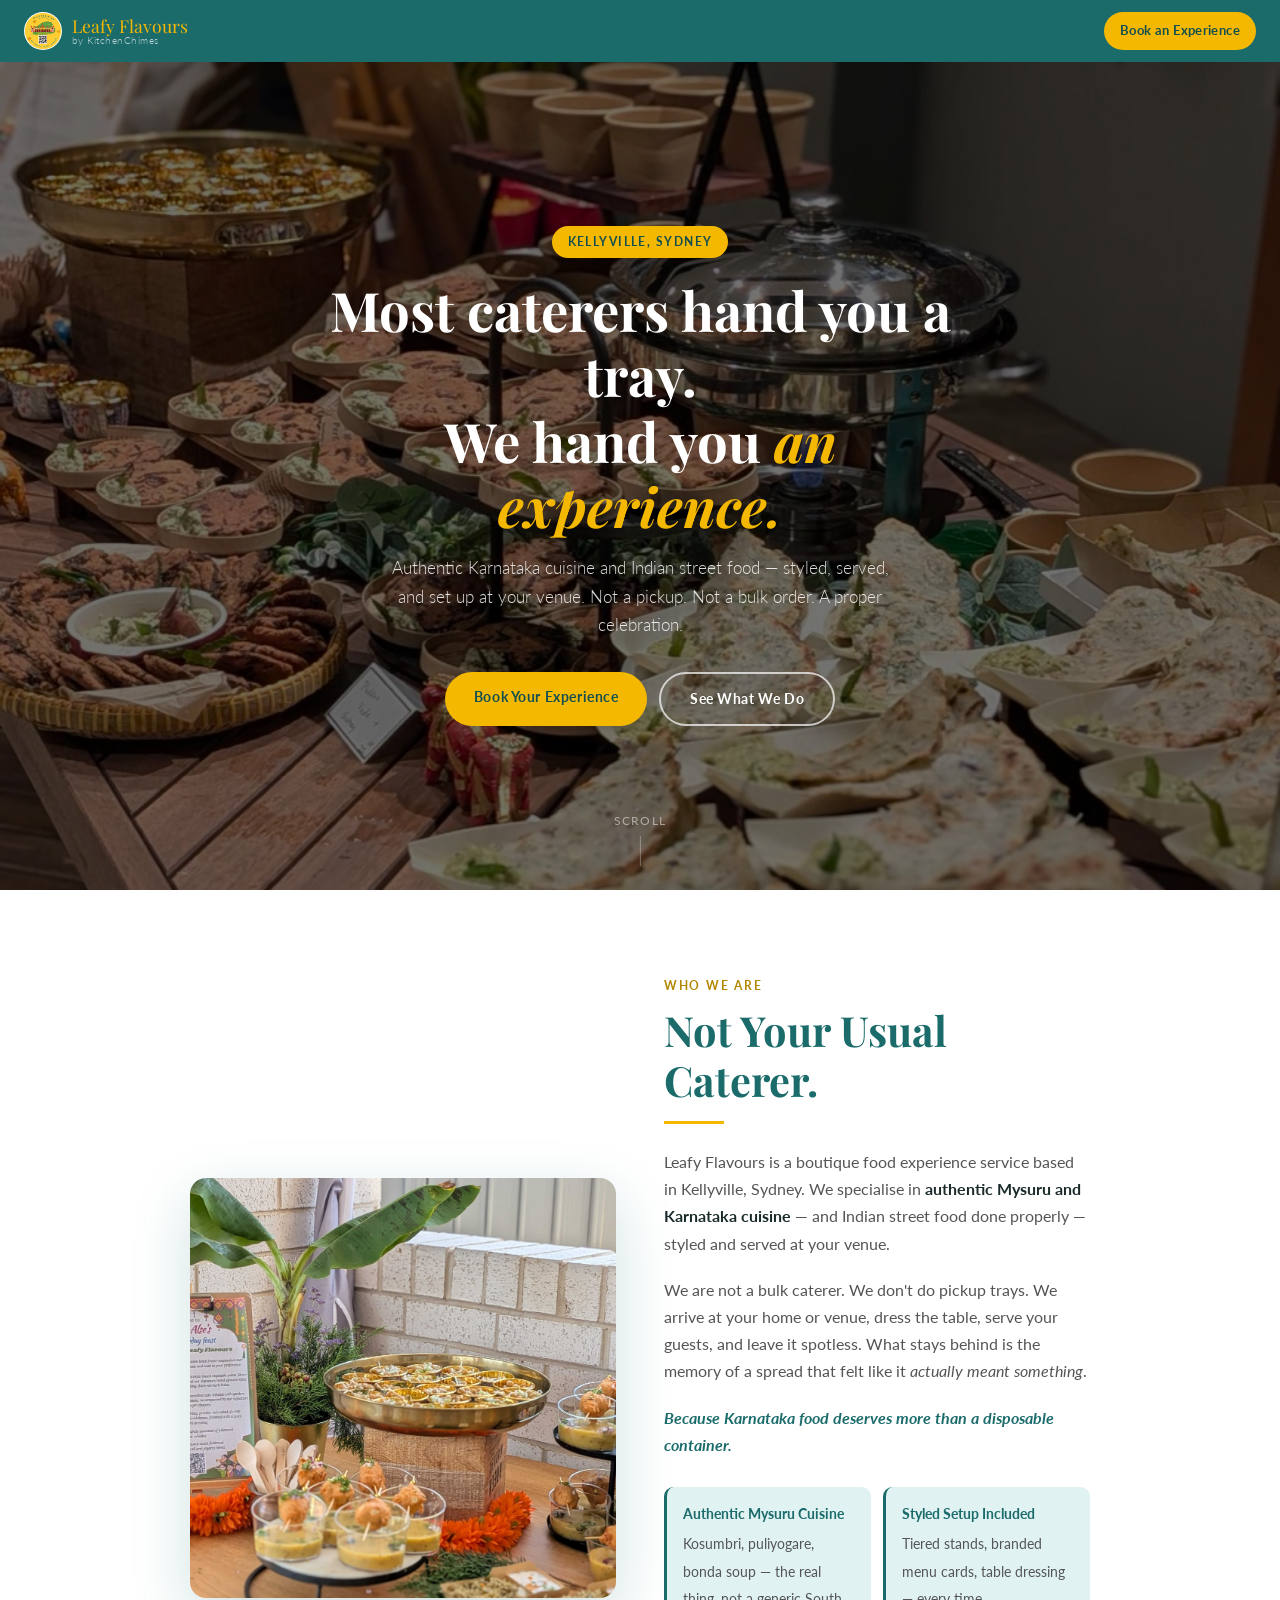
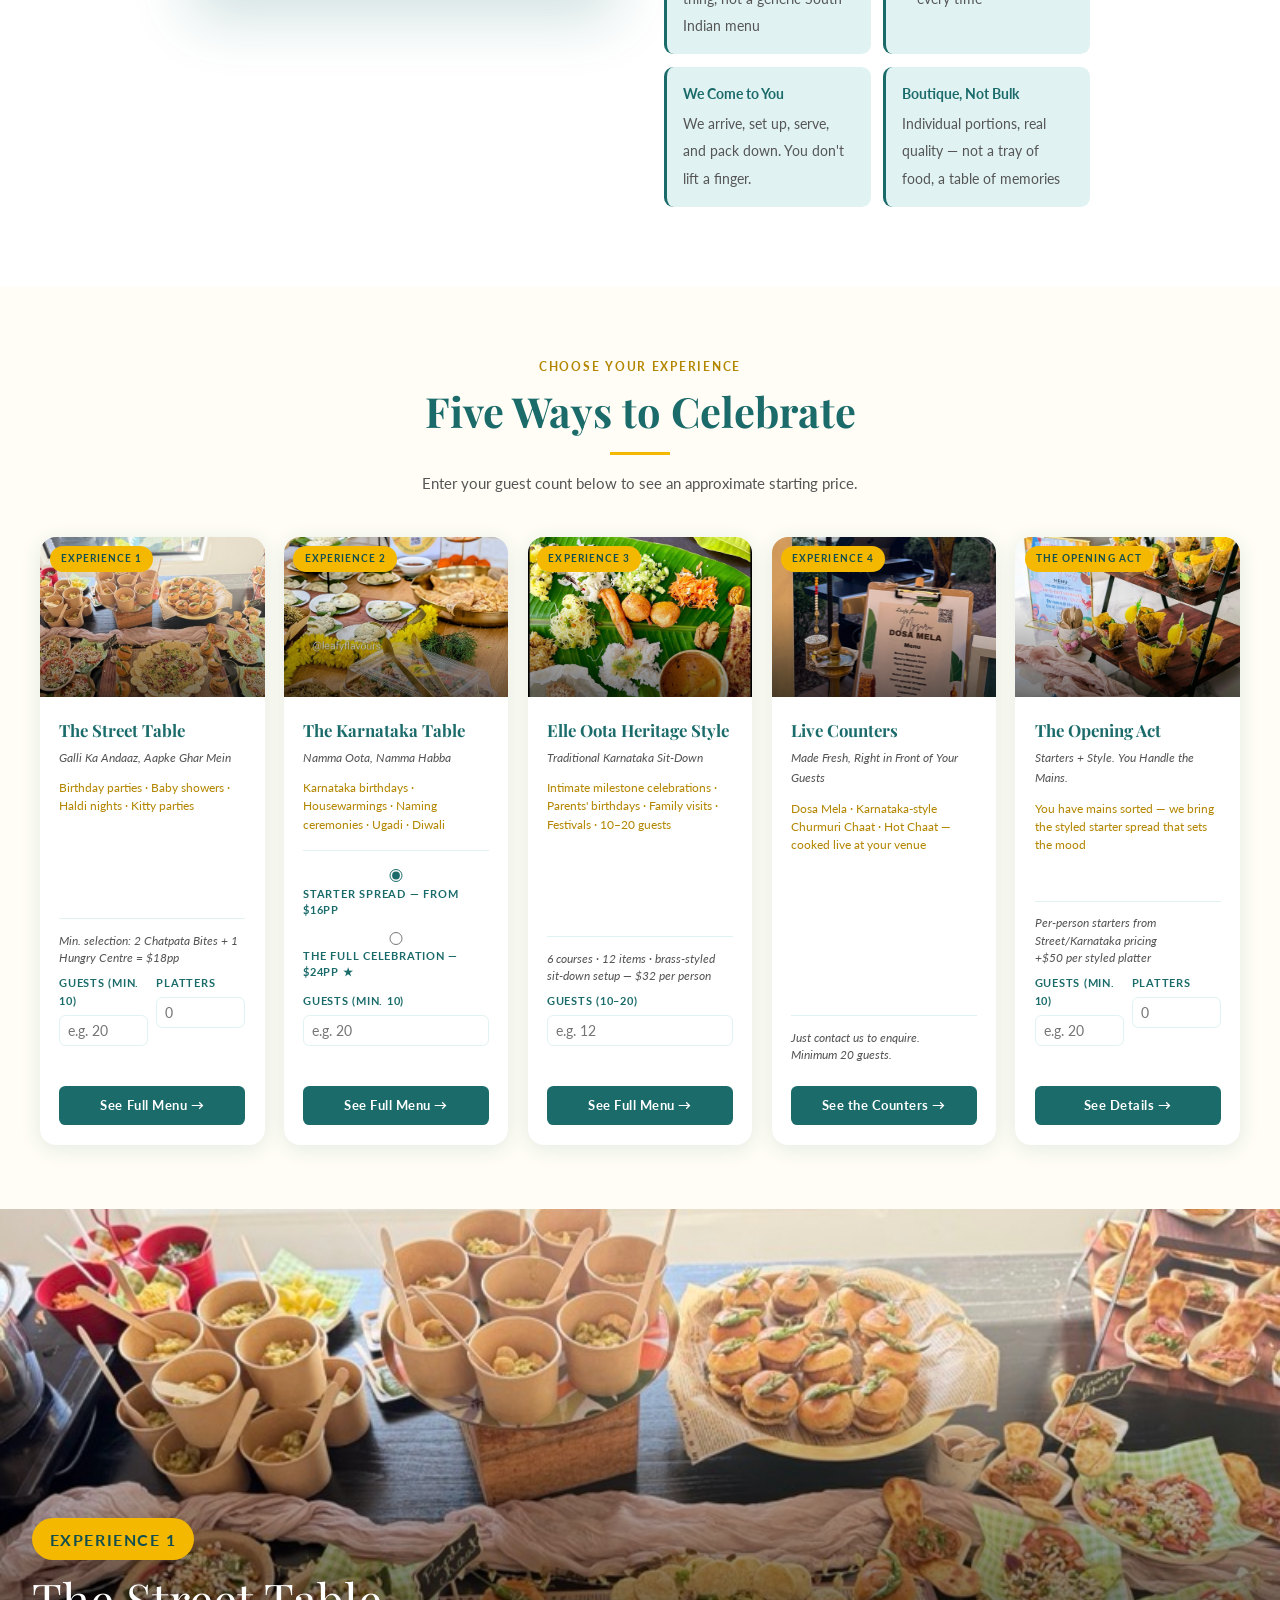
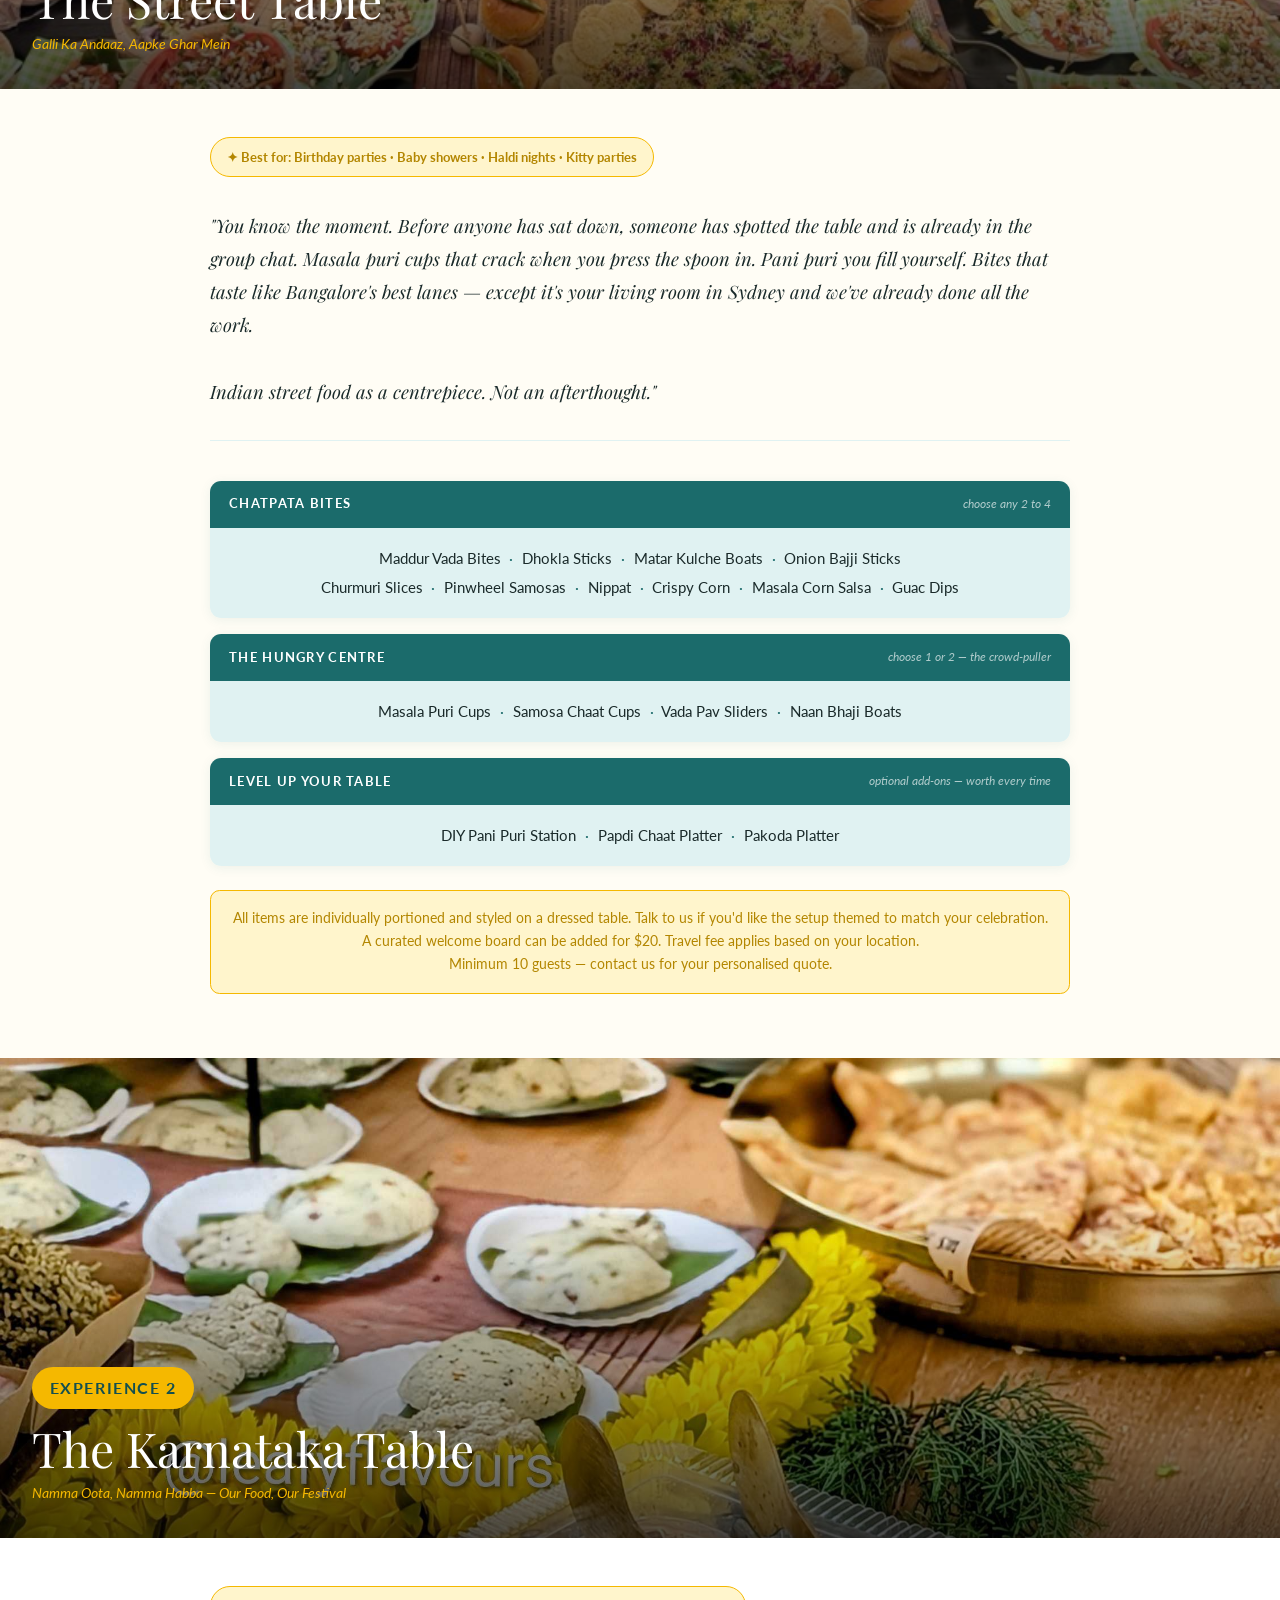
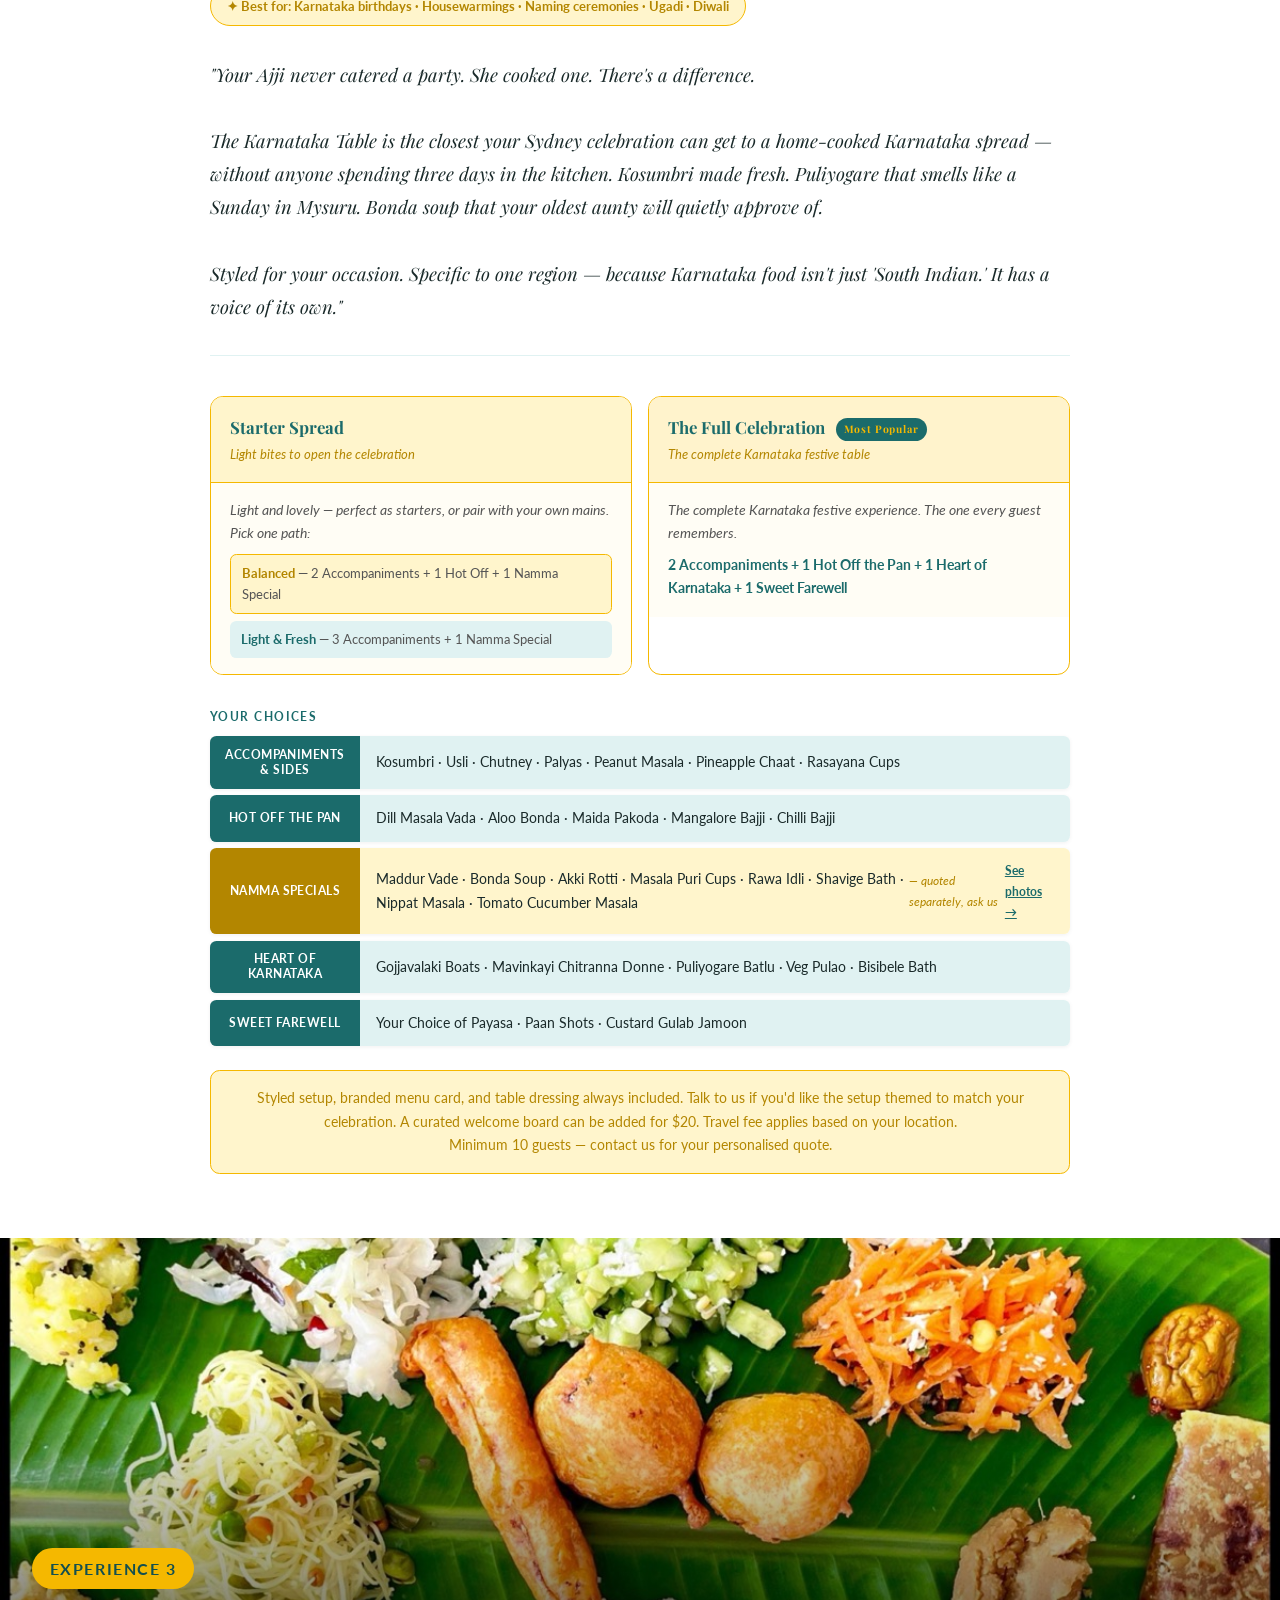
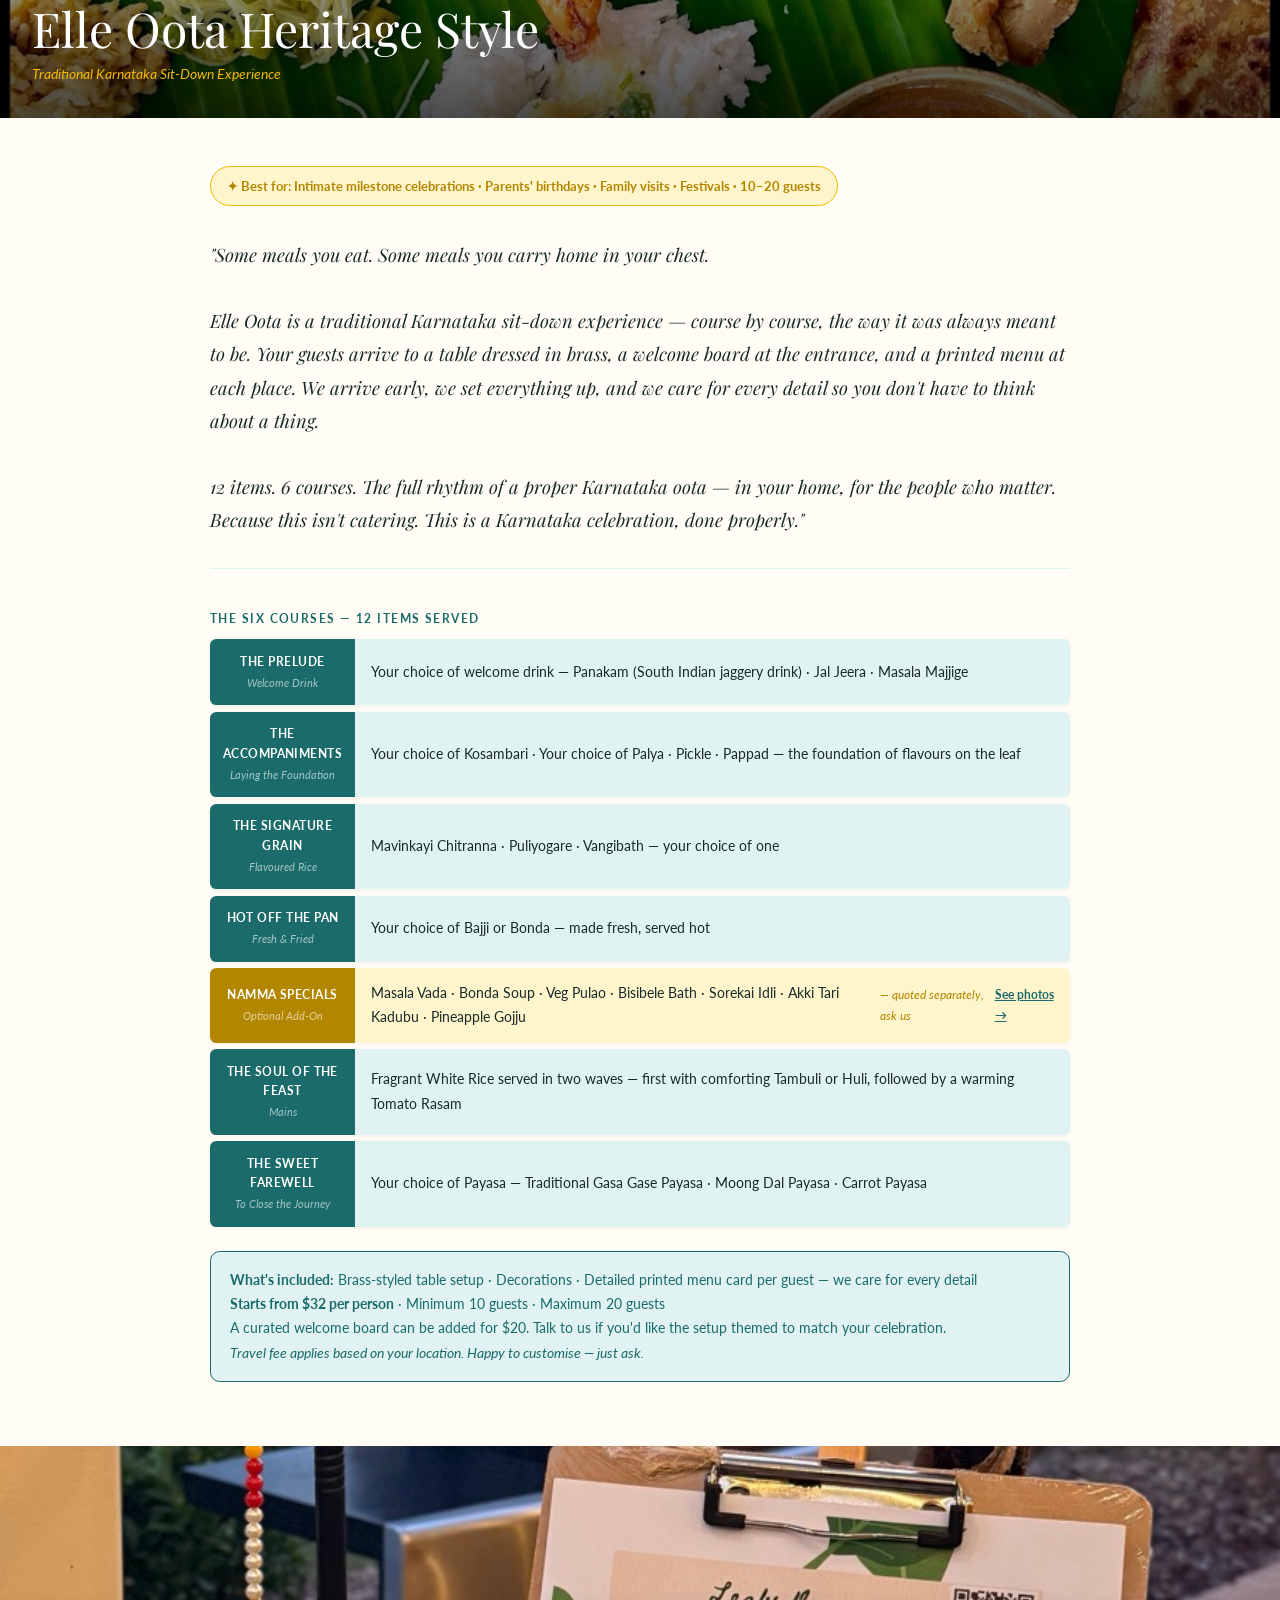
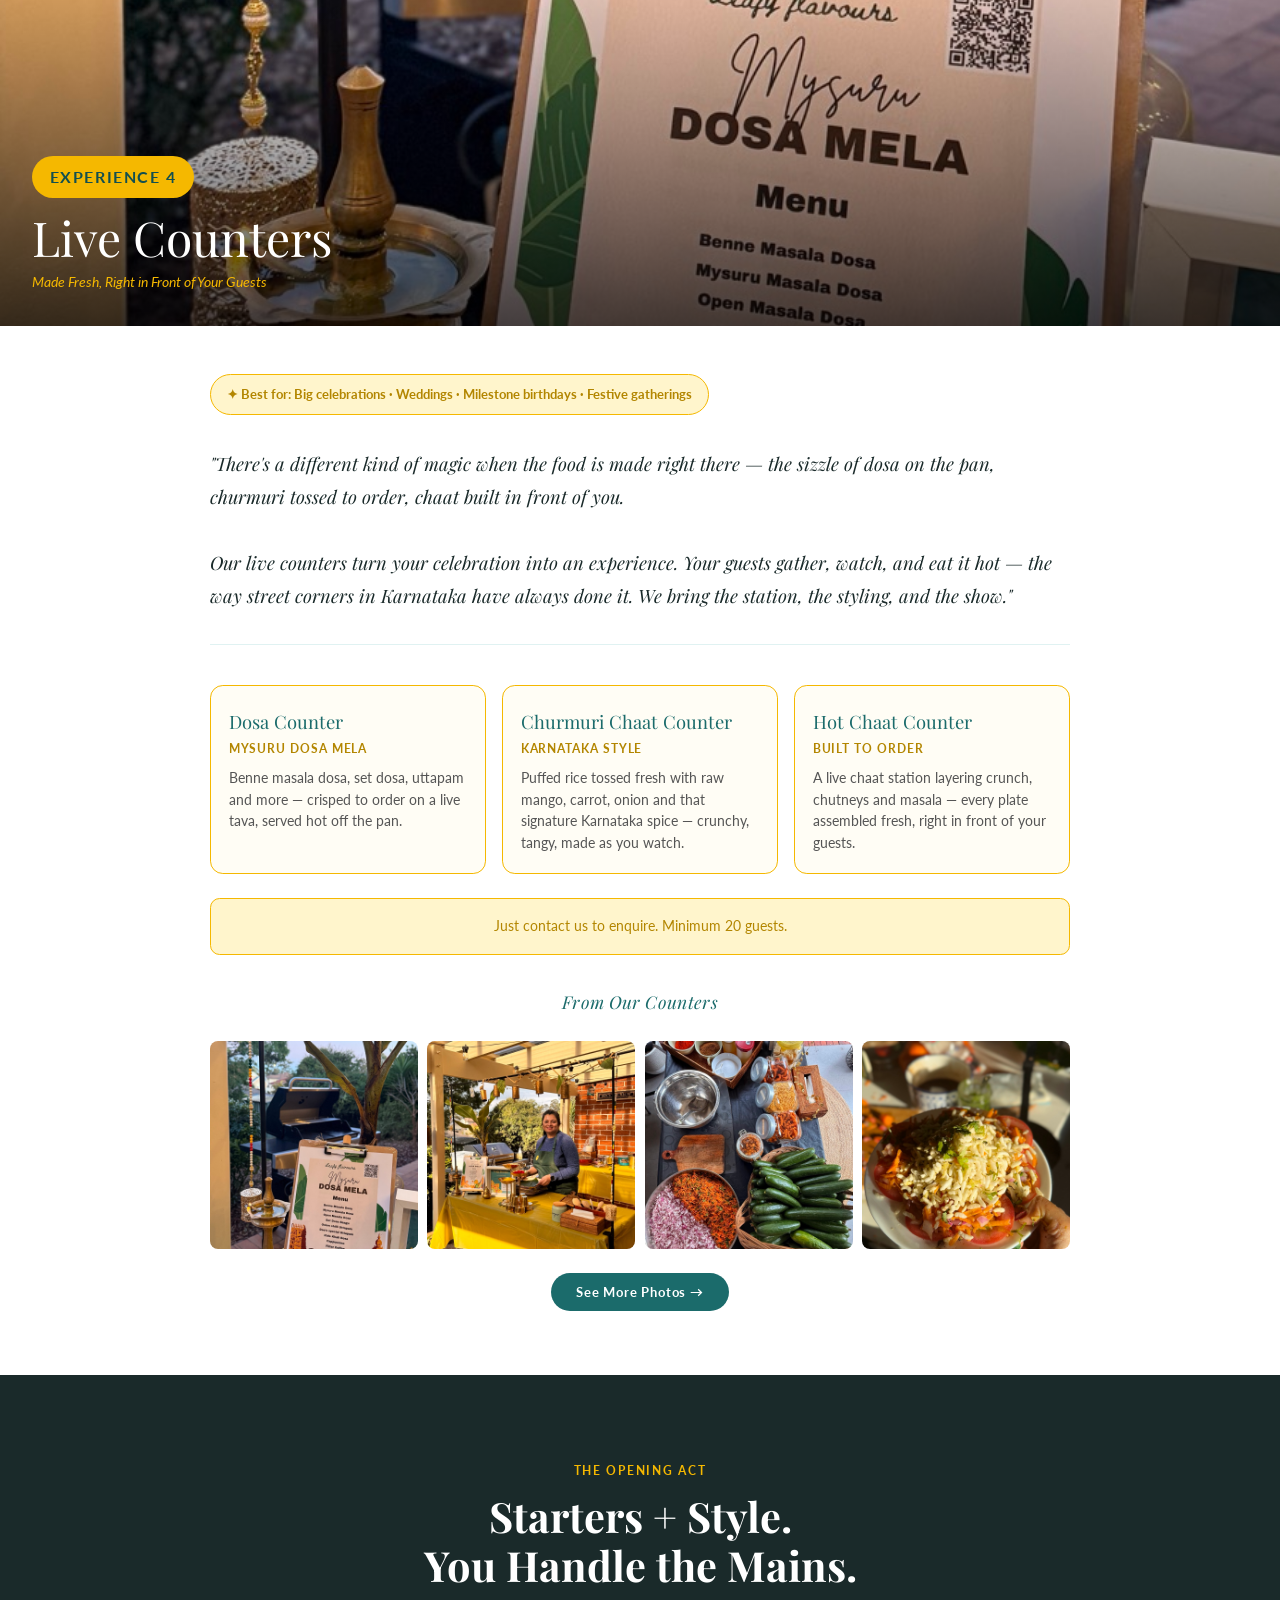
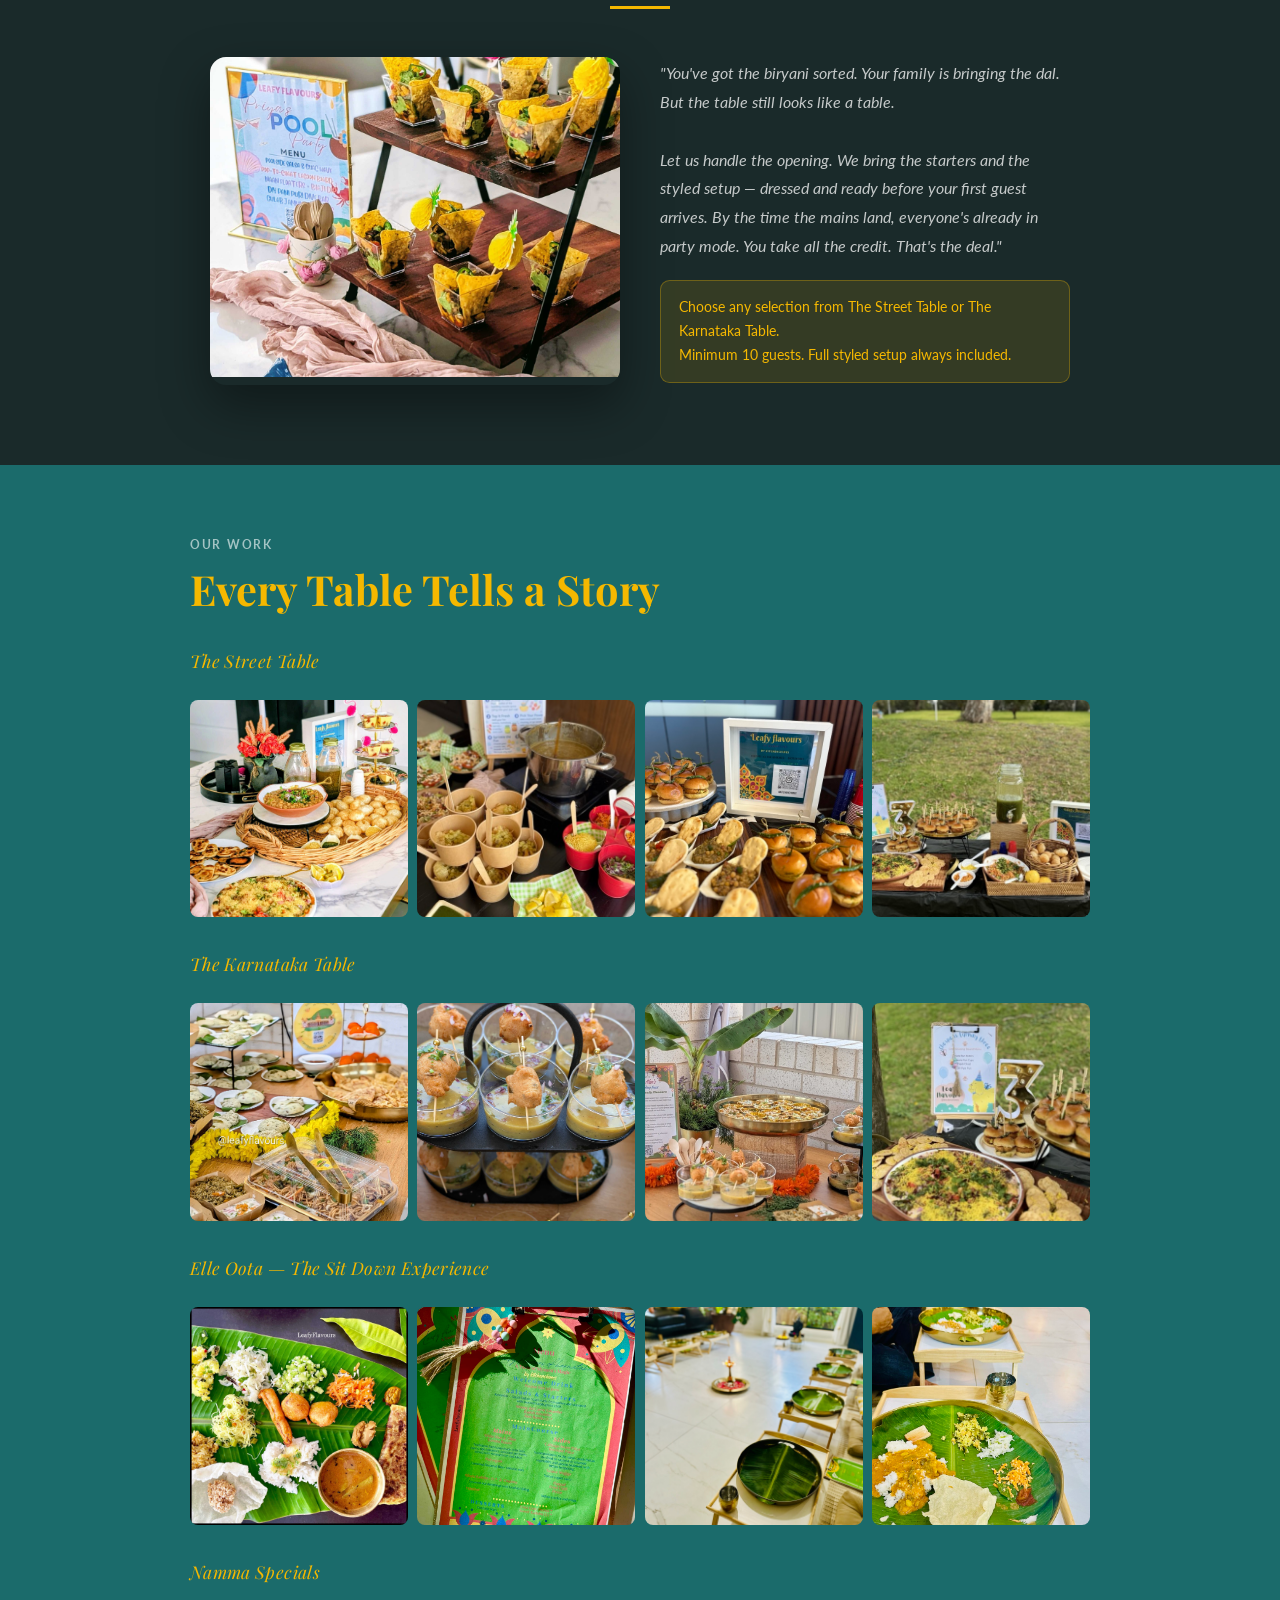
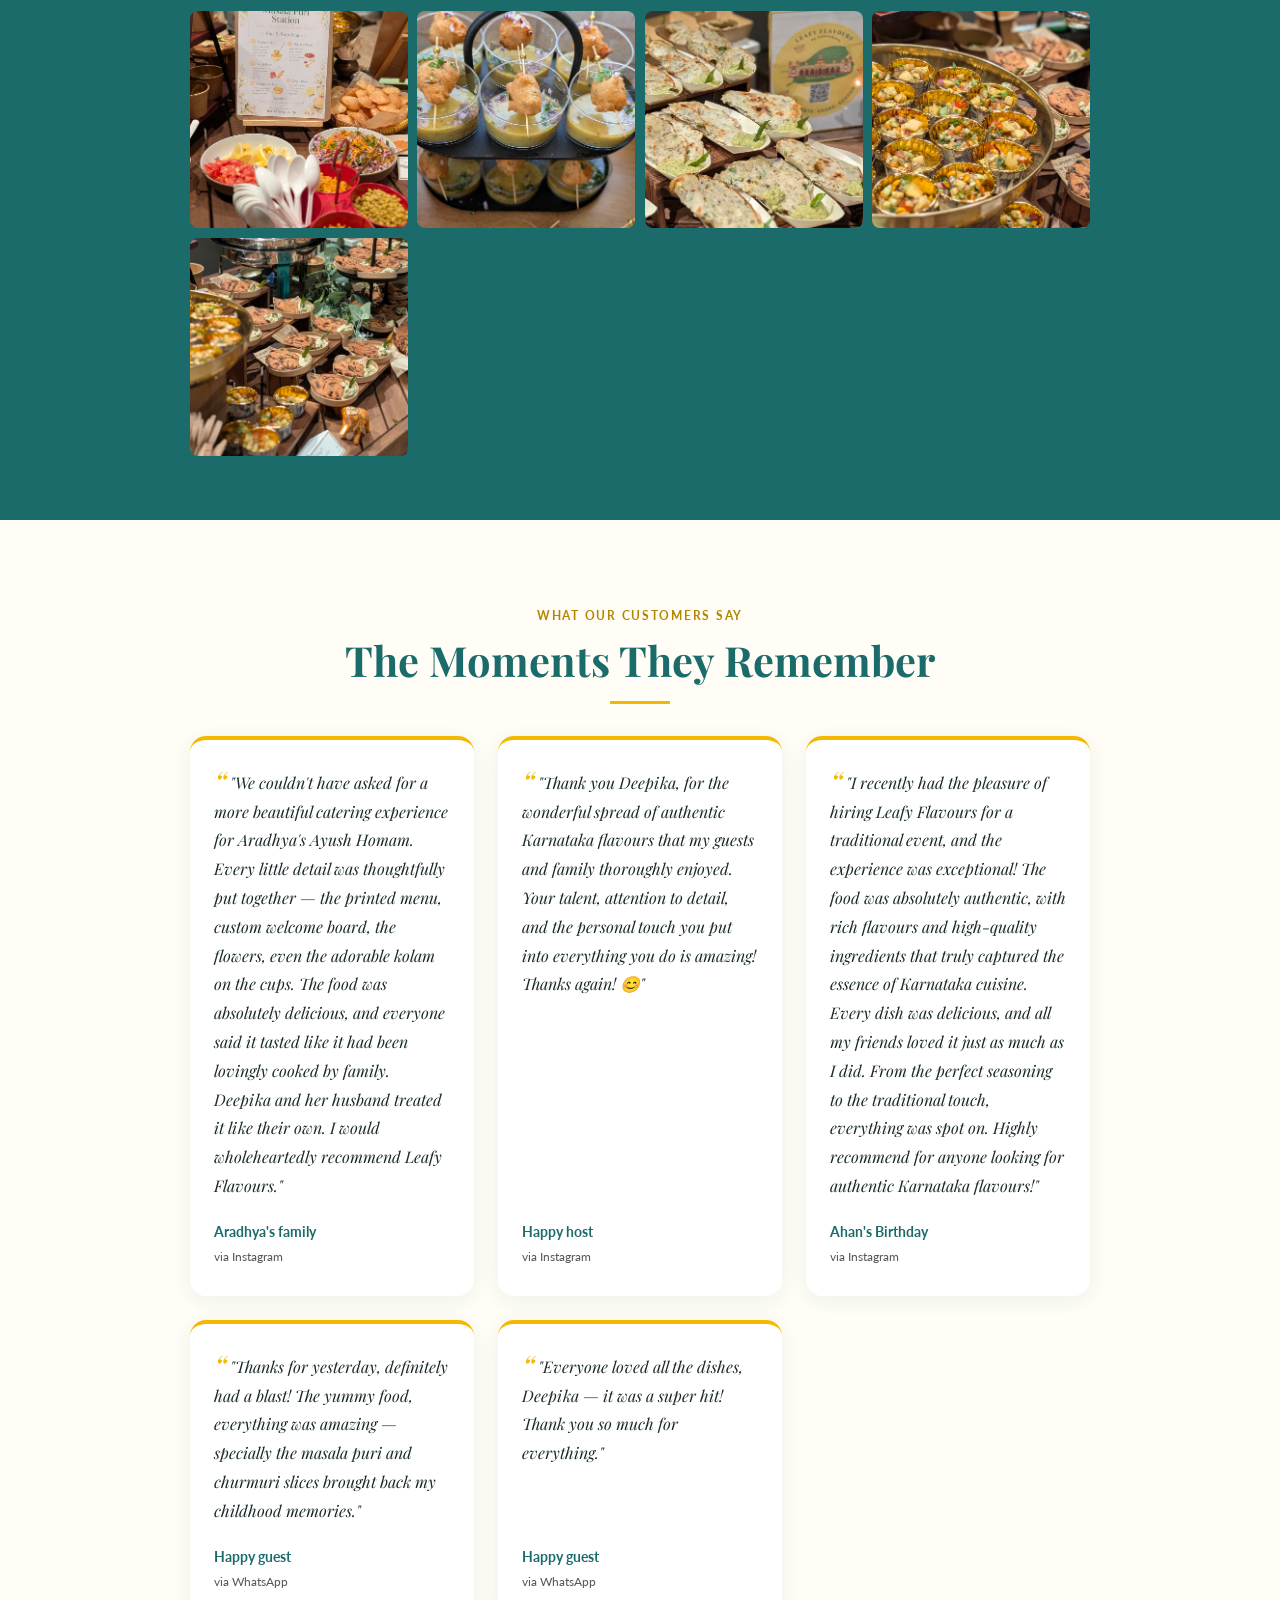
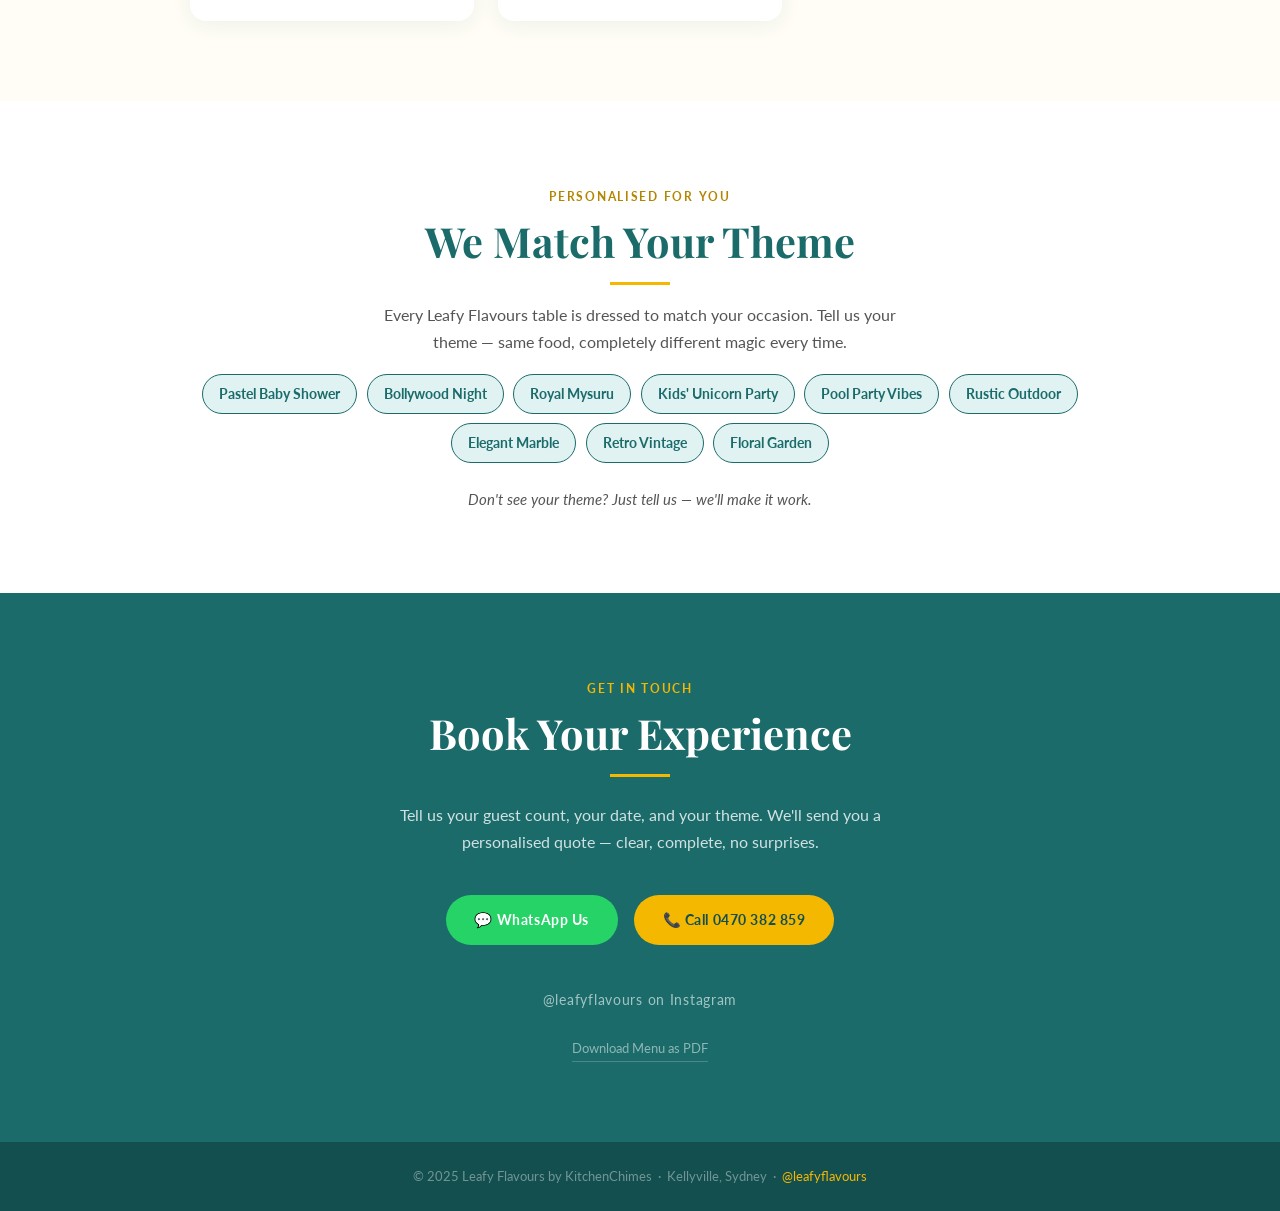
==== commit b9669520: "Namma Specials gallery + banner, note-box wording, Elle Oota & testimonials - New main home banner (" ====
--- a/index.html
+++ b/index.html
@@ -104,7 +104,7 @@
     .hero-bg {
       position: absolute;
       inset: 0;
-      background-image: url('images/hero.jpg');
+      background-image: url('images/main-banner.jpg');
       background-size: cover;
       background-position: center center;
       filter: brightness(0.45);
@@ -1217,7 +1217,7 @@
   <div class="section-inner">
     <div class="about-grid">
       <div class="about-img">
-        <img src="images/what-we-do.jpg" alt="Leafy Flavours — what we do"/>
+        <img src="images/hero.jpg" alt="Leafy Flavours — what we do"/>
       </div>
       <div class="about-text">
         <span class="section-label">Who We Are</span>
@@ -1331,7 +1331,7 @@
       <div class="exp-card-body">
         <div class="exp-card-name">Elle Oota Heritage Style</div>
         <div class="exp-card-sub">Traditional Karnataka Sit-Down</div>
-        <div class="exp-card-best">Intimate milestone celebrations · Parents' birthdays · Family visits · 10–20 guests</div>
+        <div class="exp-card-best">Intimate milestone celebrations · Parents' birthdays · Family visits · Festivals · 10–20 guests</div>
         <div class="exp-card-estimator">
           <p class="est-note">6 courses · 12 items · brass-styled sit-down setup — $32 per person</p>
           <div class="est-field">
@@ -1463,7 +1463,9 @@
 
       <div class="exp-note">
         All items are individually portioned and styled on a dressed table.
-        Minimum 10 guests. Contact us for your personalised quote.
+        Talk to us if you'd like the setup themed to match your celebration.
+        A curated welcome board can be added for $20. Travel fee applies based on your location.<br/>
+        Minimum 10 guests — contact us for your personalised quote.
       </div>
 
     </div>
@@ -1544,7 +1546,7 @@
         </div>
         <div class="choice-row">
           <div class="choice-row-label" style="background: var(--gold-dark);">Namma Specials</div>
-          <div class="choice-row-items" style="background: var(--gold-light); color: var(--dark);">Maddur Vade · Bonda Soup · Akki Rotti · Masala Puri Cups · Rawa Idli · Shavige Bath · Nippat Masala · Tomato Cucumber Masala &nbsp;<span style="font-size: 0.78rem; color: var(--gold-dark); font-style: italic;">— quoted separately, ask us</span></div>
+          <div class="choice-row-items" style="background: var(--gold-light); color: var(--dark);">Maddur Vade · Bonda Soup · Akki Rotti · Masala Puri Cups · Rawa Idli · Shavige Bath · Nippat Masala · Tomato Cucumber Masala &nbsp;<span style="font-size: 0.78rem; color: var(--gold-dark); font-style: italic;">— quoted separately, ask us</span> &nbsp;<a href="#namma-specials" style="font-size: 0.78rem; font-weight: 700; color: var(--teal); text-decoration: underline;">See photos →</a></div>
         </div>
         <div class="choice-row">
           <div class="choice-row-label">Heart of Karnataka</div>
@@ -1557,8 +1559,10 @@
       </div>
 
       <div class="exp-note">
-        Minimum 10 guests. Styled setup, branded menu card, and table dressing always included.
-        Contact us for your personalised quote.
+        Styled setup, branded menu card, and table dressing always included.
+        Talk to us if you'd like the setup themed to match your celebration.
+        A curated welcome board can be added for $20. Travel fee applies based on your location.<br/>
+        Minimum 10 guests — contact us for your personalised quote.
       </div>
     </div>
   </div>
@@ -1579,7 +1583,7 @@
   <div class="exp-body">
     <div class="exp-body-inner">
       <div class="exp-best-for">
-        ✦ Best for: Intimate milestone celebrations · Parents' birthdays · Family visits · 10–20 guests
+        ✦ Best for: Intimate milestone celebrations · Parents' birthdays · Family visits · Festivals · 10–20 guests
       </div>
       <p class="exp-pitch">
         "Some meals you eat. Some meals you carry home in your chest.<br/><br/>
@@ -1596,7 +1600,7 @@
             <span class="course-name">The Prelude</span>
             <span class="course-sub">Welcome Drink</span>
           </div>
-          <div class="course-row-right">Masala Majjige — spiced buttermilk to refresh the palate, or your choice of welcome drink</div>
+          <div class="course-row-right">Your choice of welcome drink — Panakam (South Indian jaggery drink) · Jal Jeera · Masala Majjige</div>
         </div>
 
         <div class="course-row">
@@ -1624,6 +1628,14 @@
         </div>
 
         <div class="course-row">
+          <div class="course-row-left" style="background: var(--gold-dark);">
+            <span class="course-name">Namma Specials</span>
+            <span class="course-sub">Optional Add-On</span>
+          </div>
+          <div class="course-row-right" style="background: var(--gold-light);">Masala Vada · Bonda Soup · Veg Pulao · Bisibele Bath · Sorekai Idli · Akki Tari Kadubu · Pineapple Gojju &nbsp;<span style="font-size: 0.78rem; color: var(--gold-dark); font-style: italic;">— quoted separately, ask us</span> &nbsp;<a href="#namma-specials" style="font-size: 0.78rem; font-weight: 700; color: var(--teal); text-decoration: underline;">See photos →</a></div>
+        </div>
+
+        <div class="course-row">
           <div class="course-row-left">
             <span class="course-name">The Soul of the Feast</span>
             <span class="course-sub">Mains</span>
@@ -1641,8 +1653,9 @@
       </div>
 
       <div class="exp-note" style="background: var(--teal-light); border-color: var(--teal); color: var(--teal); text-align: left; line-height: 1.8;">
-        <strong>What's included:</strong> Welcome board · Brass-styled table setup · Decorations · Detailed printed menu card per guest · Full pack-down — we care for every detail<br/>
+        <strong>What's included:</strong> Brass-styled table setup · Decorations · Detailed printed menu card per guest — we care for every detail<br/>
         <strong>Starts from $32 per person</strong> · Minimum 10 guests · Maximum 20 guests<br/>
+        A curated welcome board can be added for $20. Talk to us if you'd like the setup themed to match your celebration.<br/>
         <em>Travel fee applies based on your location. Happy to customise — just ask.</em>
       </div>
     </div>
@@ -1769,6 +1782,15 @@
       <div class="gallery-item"><img src="images/sitdown2.jpg" alt="Elle Oota event setup"/></div>
       <div class="gallery-item"><img src="images/sitdown3.jpg" alt="Karnataka sit-down food"/></div>
     </div>
+
+    <p class="gallery-sub" id="namma-specials">Namma Specials</p>
+    <div class="gallery-grid">
+      <div class="gallery-item"><img src="images/namma1.jpg" alt="Masala Puri Station live counter"/></div>
+      <div class="gallery-item"><img src="images/namma2.jpg" alt="Bonda soup shots styled on a stand"/></div>
+      <div class="gallery-item"><img src="images/namma3.jpg" alt="Akki Rotti with fresh chutney"/></div>
+      <div class="gallery-item"><img src="images/namma4.jpg" alt="Pineapple chaat cups in a brass tray"/></div>
+      <div class="gallery-item"><img src="images/namma5.jpg" alt="Nippat Masala chaat spread"/></div>
+    </div>
   </div>
 </section>
 
@@ -1780,9 +1802,19 @@
     <hr class="gold-rule" style="margin: 1rem auto 2rem;"/>
     <div class="reviews-grid">
       <div class="review-card">
-        <div class="review-quote">"It was amazing — definitely add them to your menu! People will love it for sure. Everything was just perfect, we loved it all."</div>
-        <div class="review-name">Uttara</div>
-        <div class="review-via">via WhatsApp</div>
+        <div class="review-quote">"We couldn't have asked for a more beautiful catering experience for Aradhya's Ayush Homam. Every little detail was thoughtfully put together — the printed menu, custom welcome board, the flowers, even the adorable kolam on the cups. The food was absolutely delicious, and everyone said it tasted like it had been lovingly cooked by family. Deepika and her husband treated it like their own. I would wholeheartedly recommend Leafy Flavours."</div>
+        <div class="review-name">Aradhya's family</div>
+        <div class="review-via">via Instagram</div>
+      </div>
+      <div class="review-card">
+        <div class="review-quote">"Thank you Deepika, for the wonderful spread of authentic Karnataka flavours that my guests and family thoroughly enjoyed. Your talent, attention to detail, and the personal touch you put into everything you do is amazing! Thanks again! 😊"</div>
+        <div class="review-name">Happy host</div>
+        <div class="review-via">via Instagram</div>
+      </div>
+      <div class="review-card">
+        <div class="review-quote">"I recently had the pleasure of hiring Leafy Flavours for a traditional event, and the experience was exceptional! The food was absolutely authentic, with rich flavours and high-quality ingredients that truly captured the essence of Karnataka cuisine. Every dish was delicious, and all my friends loved it just as much as I did. From the perfect seasoning to the traditional touch, everything was spot on. Highly recommend for anyone looking for authentic Karnataka flavours!"</div>
+        <div class="review-name">Ahan's Birthday</div>
+        <div class="review-via">via Instagram</div>
       </div>
       <div class="review-card">
         <div class="review-quote">"Thanks for yesterday, definitely had a blast! The yummy food, everything was amazing — specially the masala puri and churmuri slices brought back my childhood memories."</div>
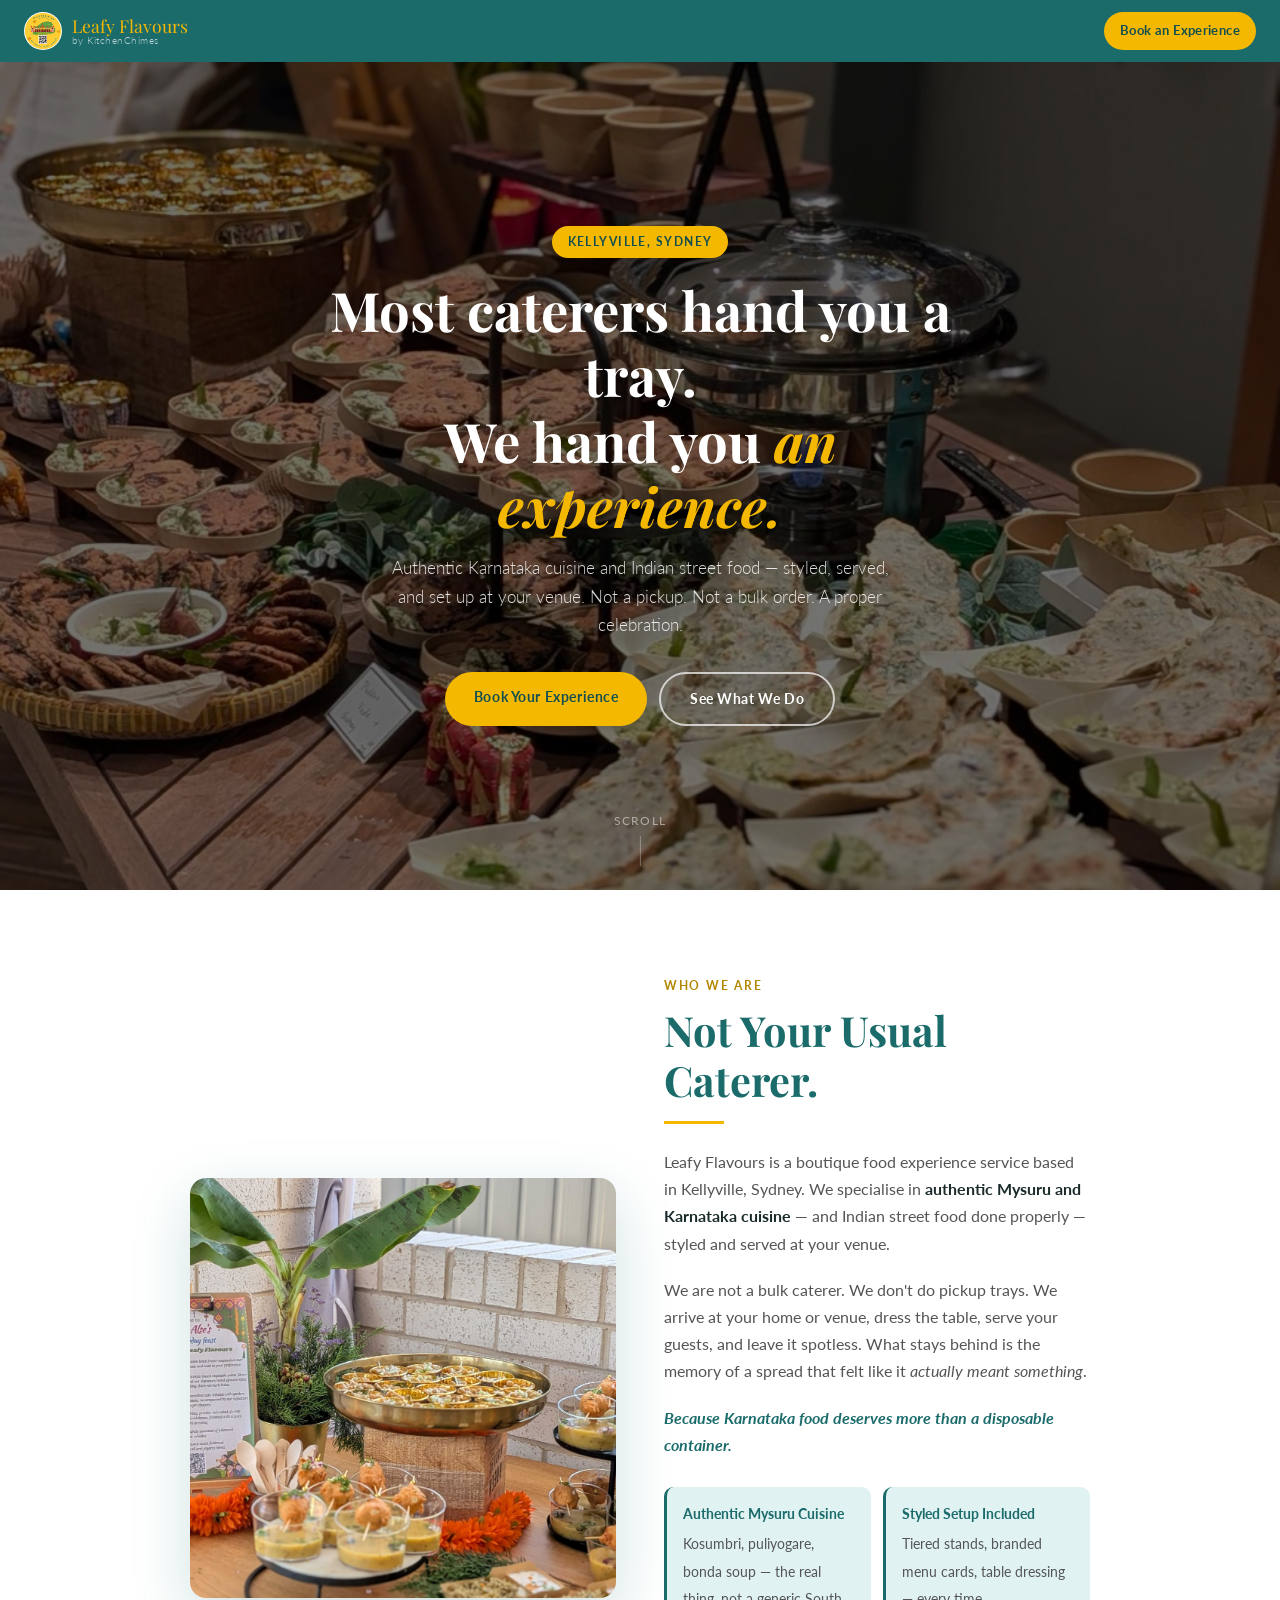
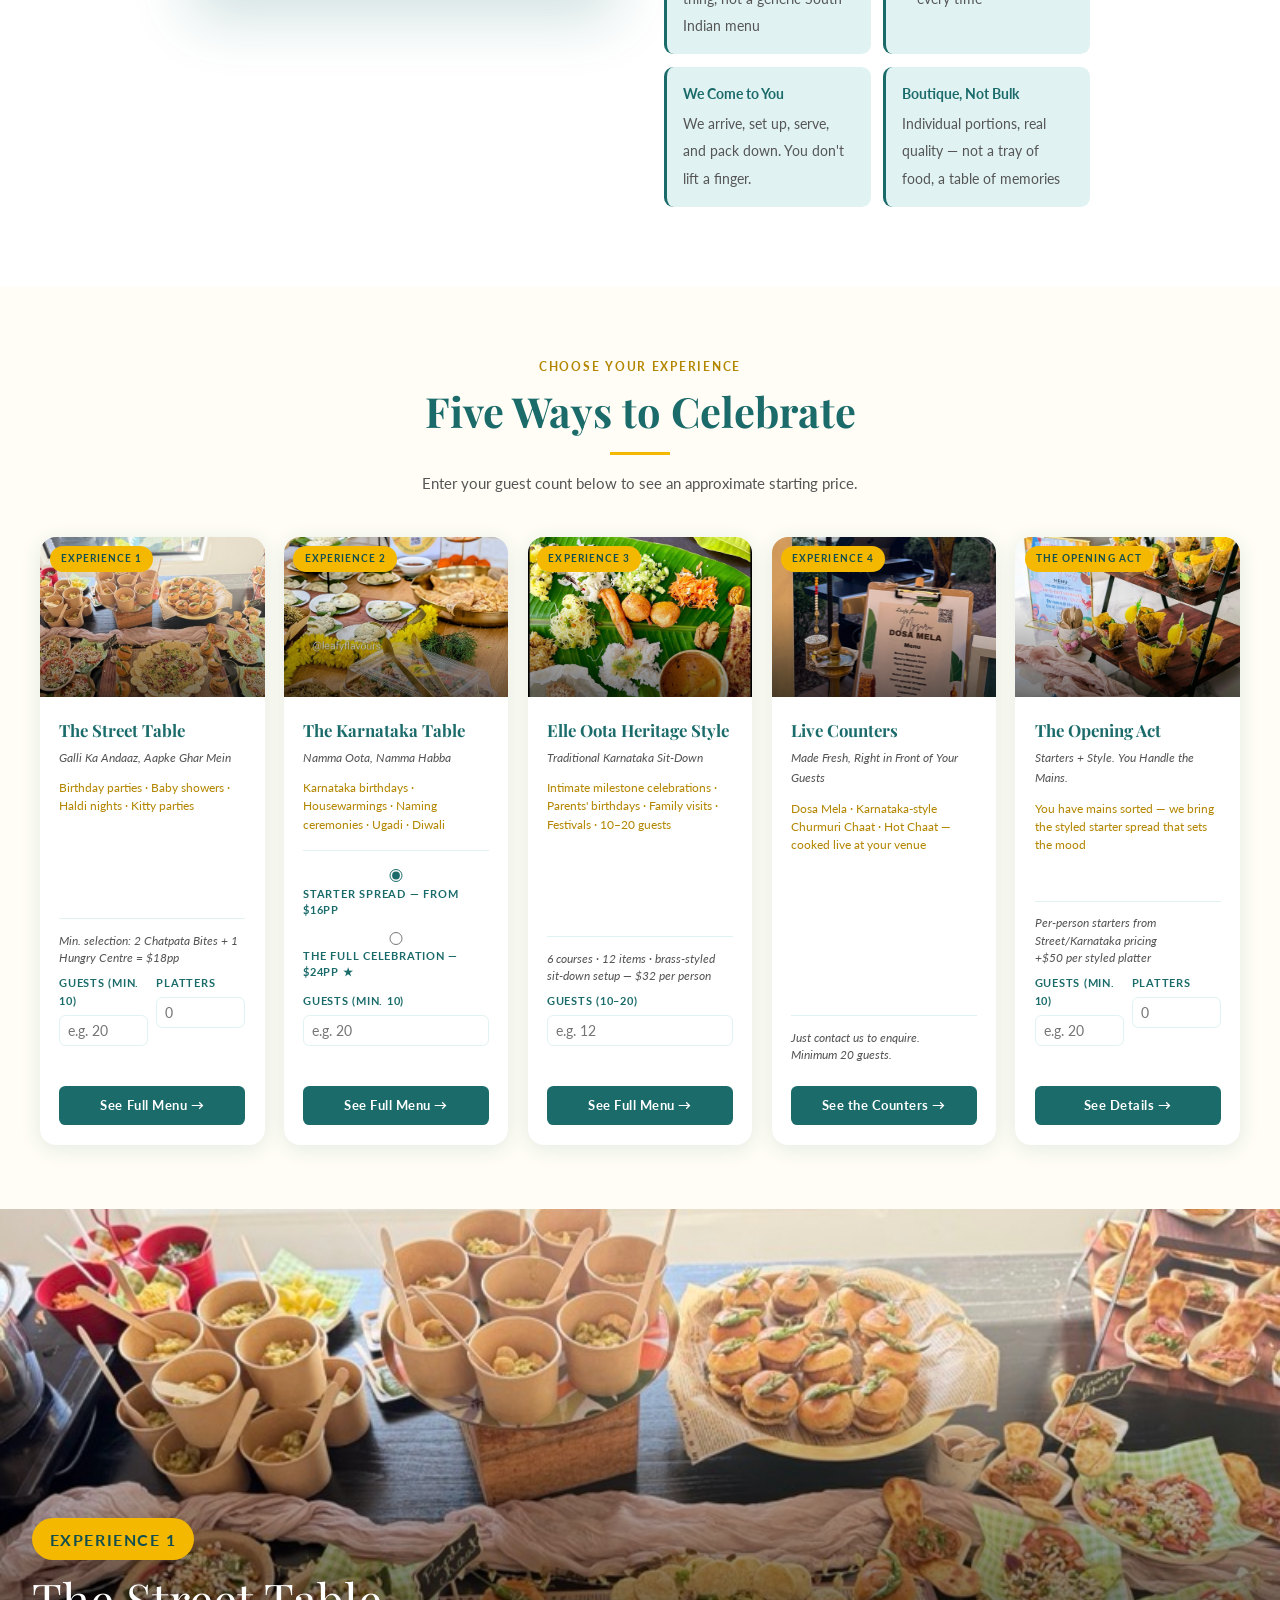
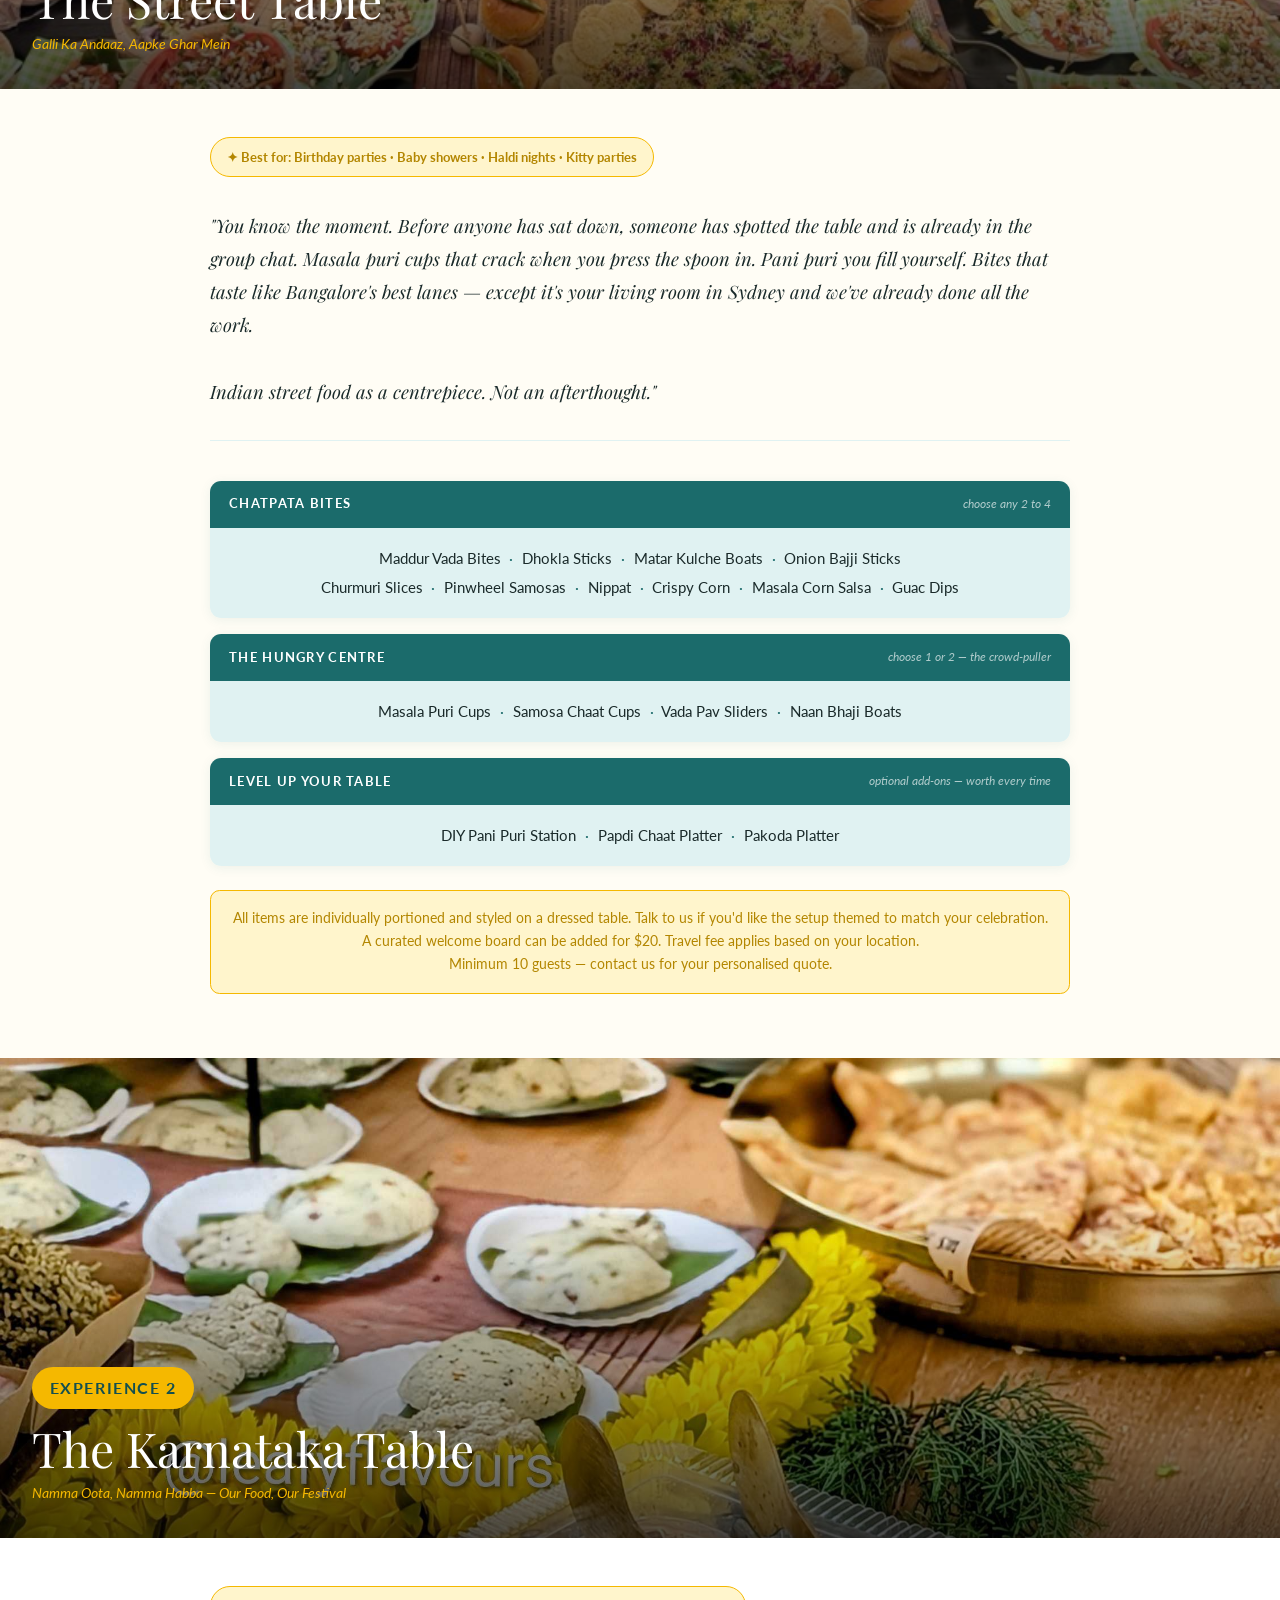
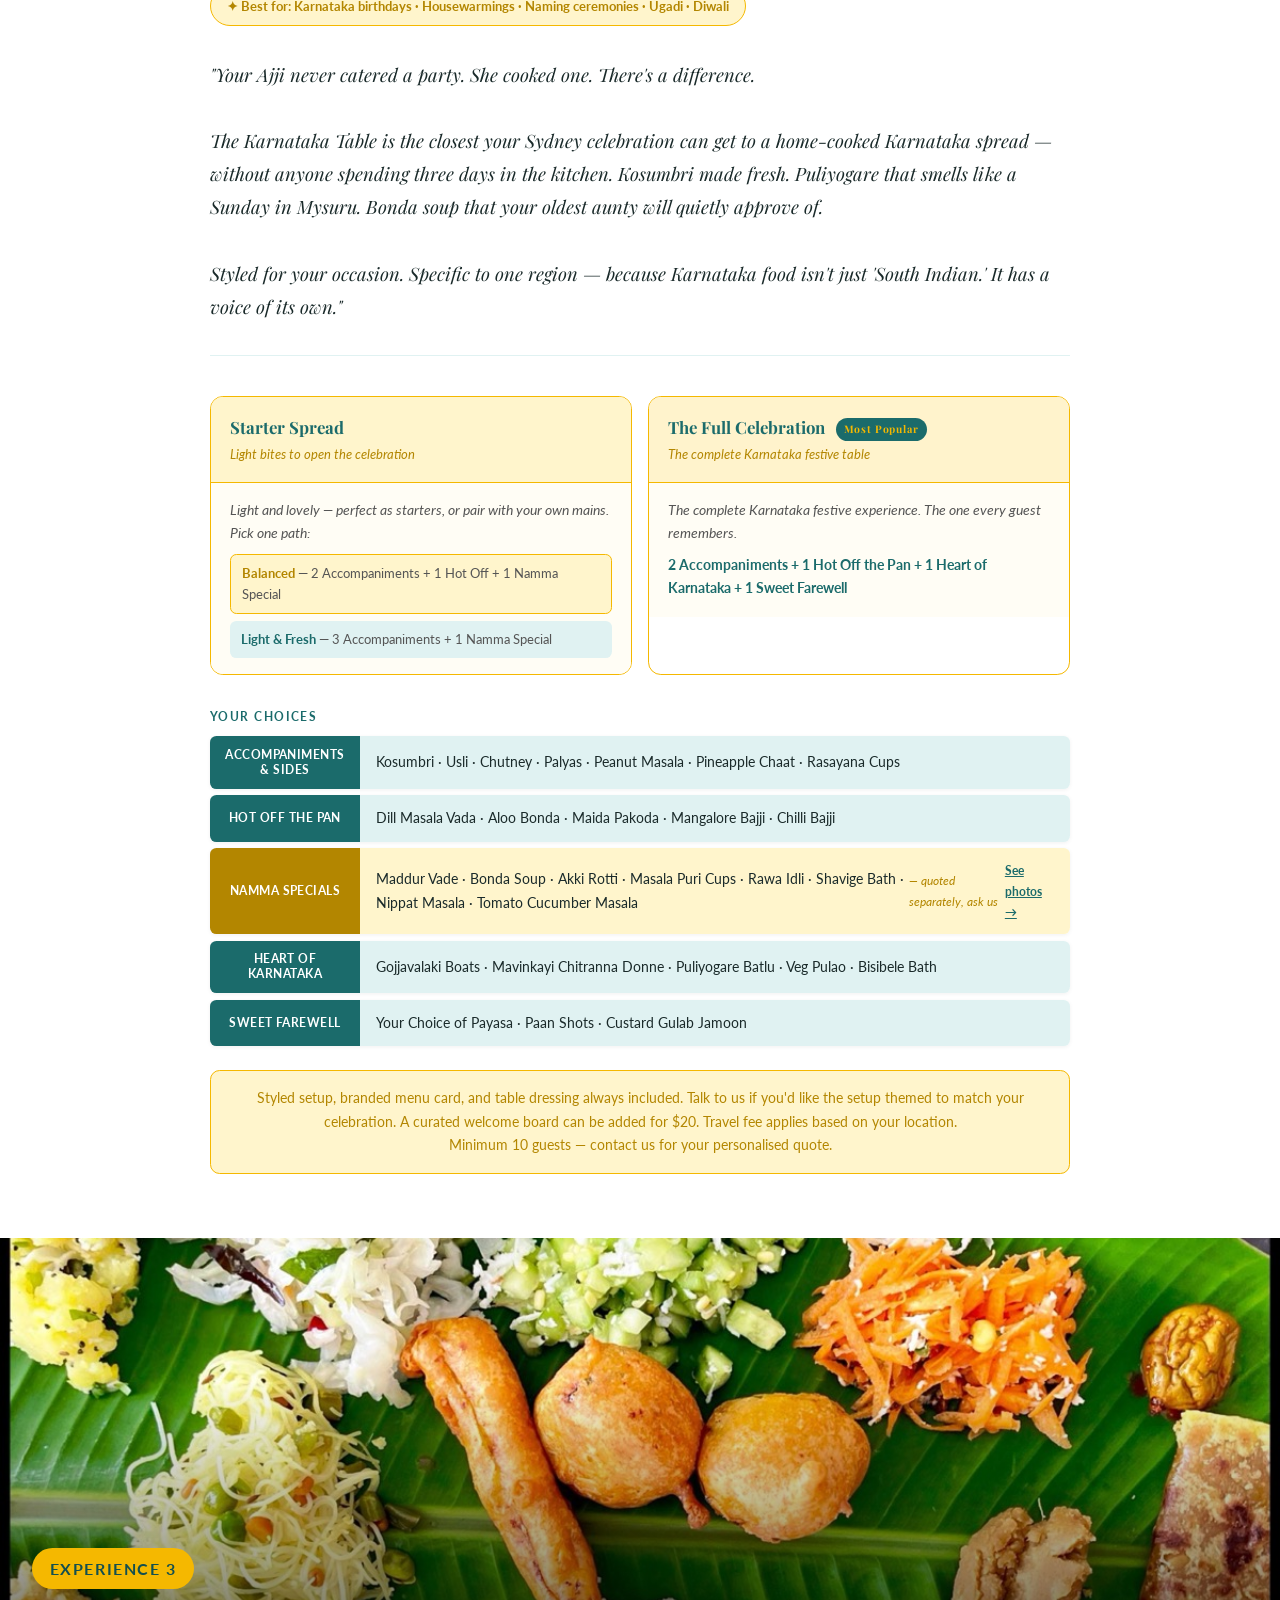
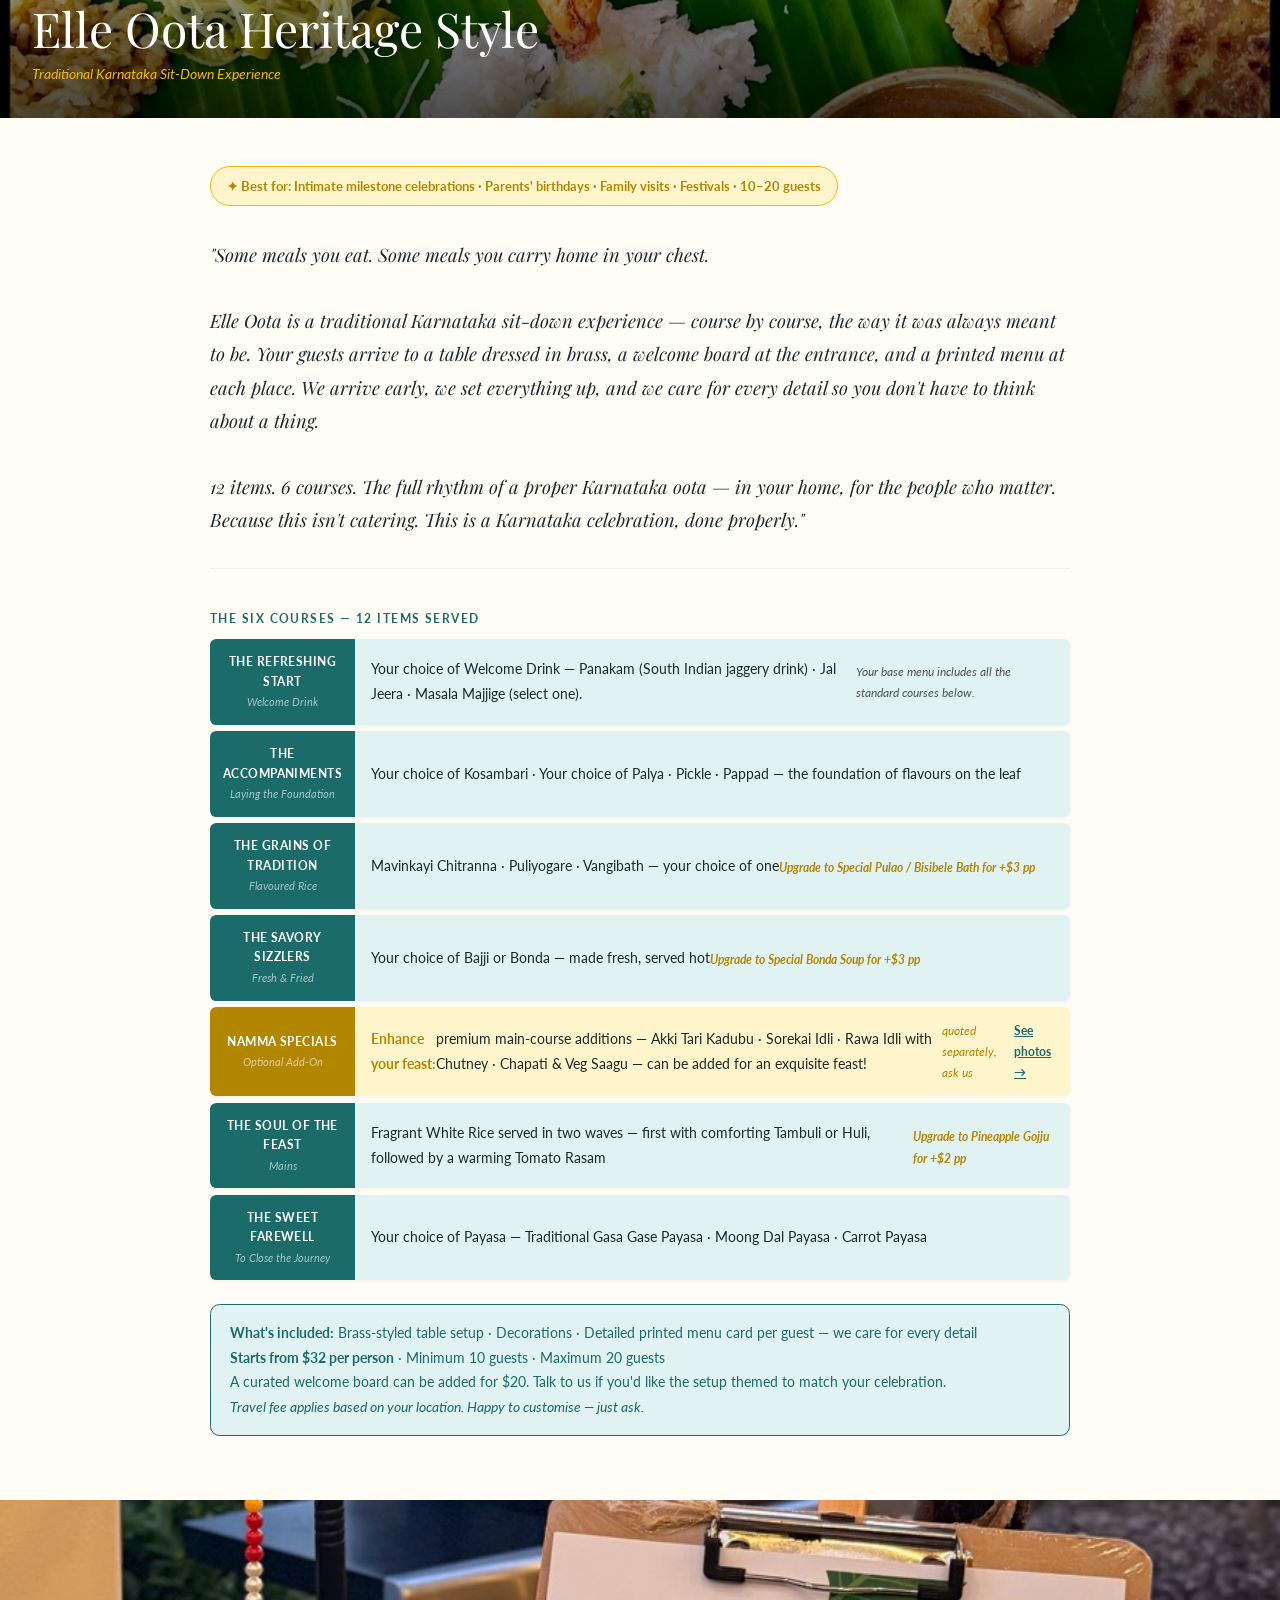
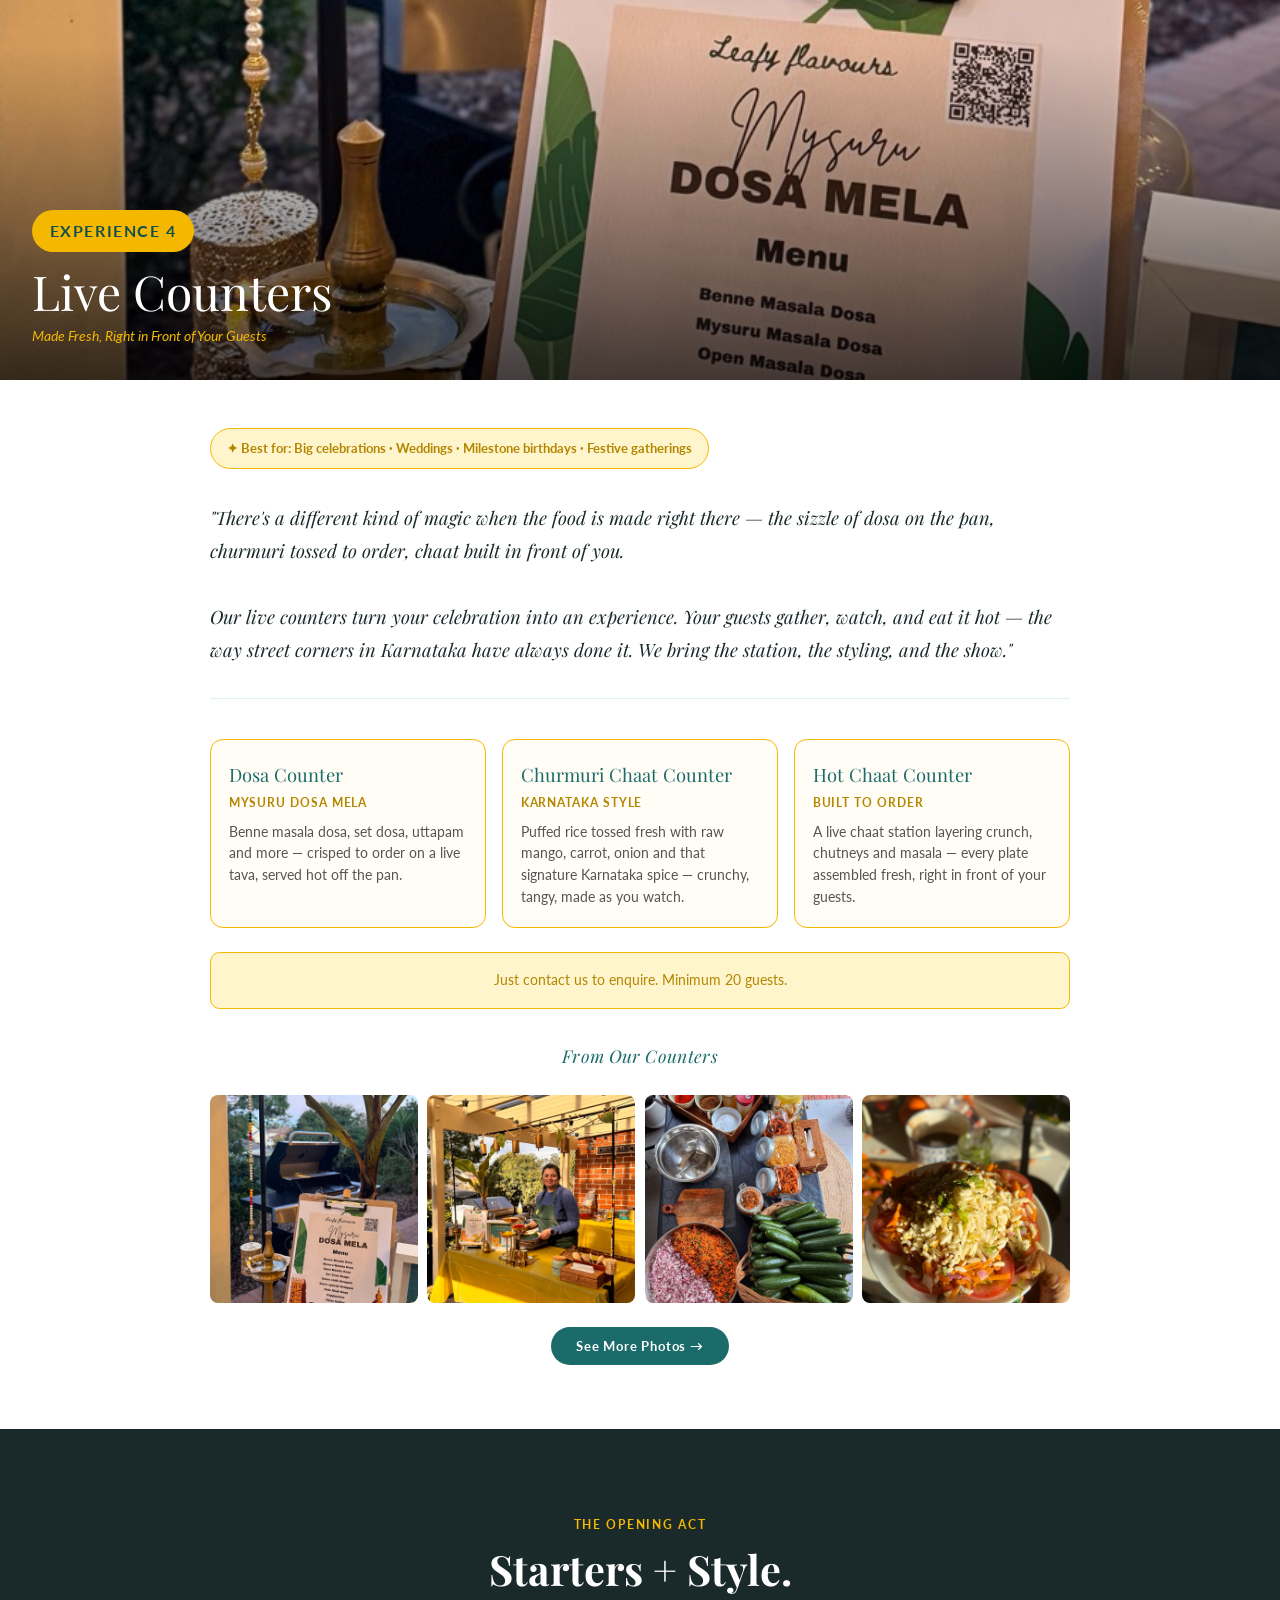
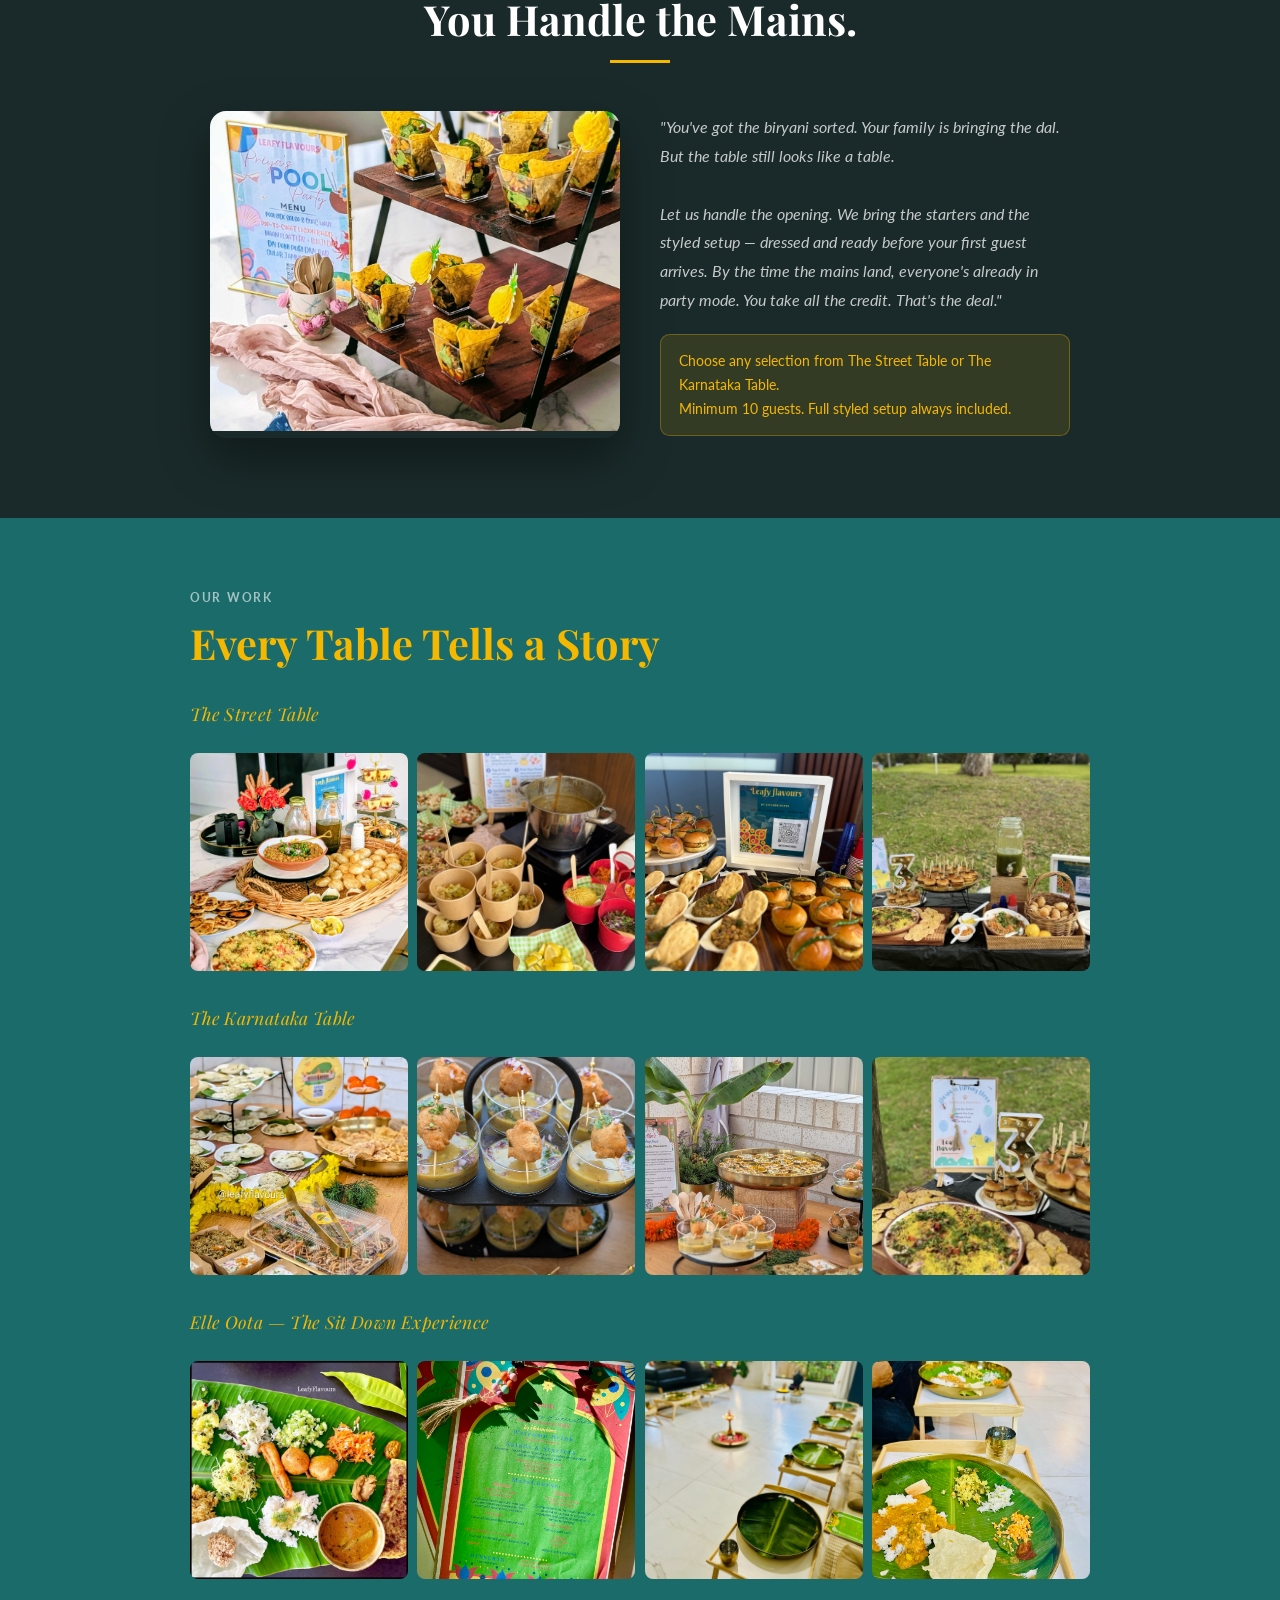
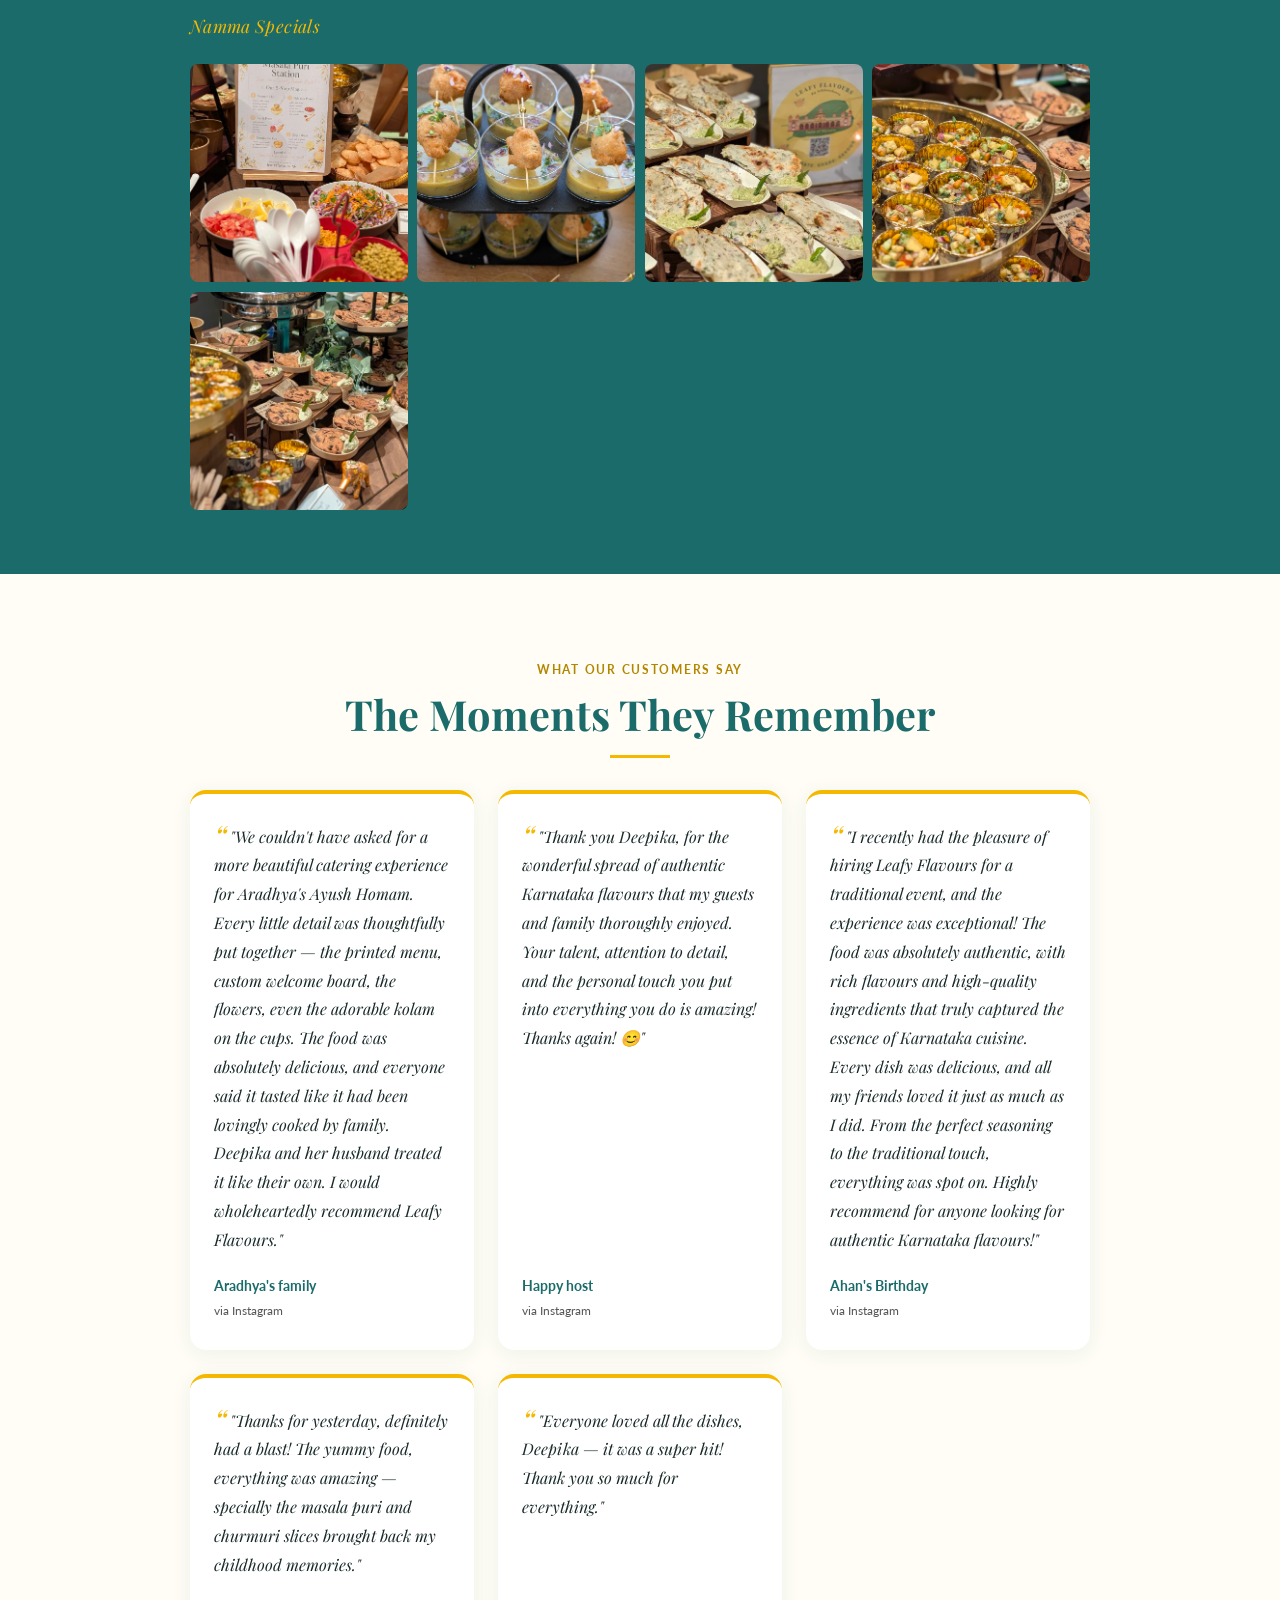
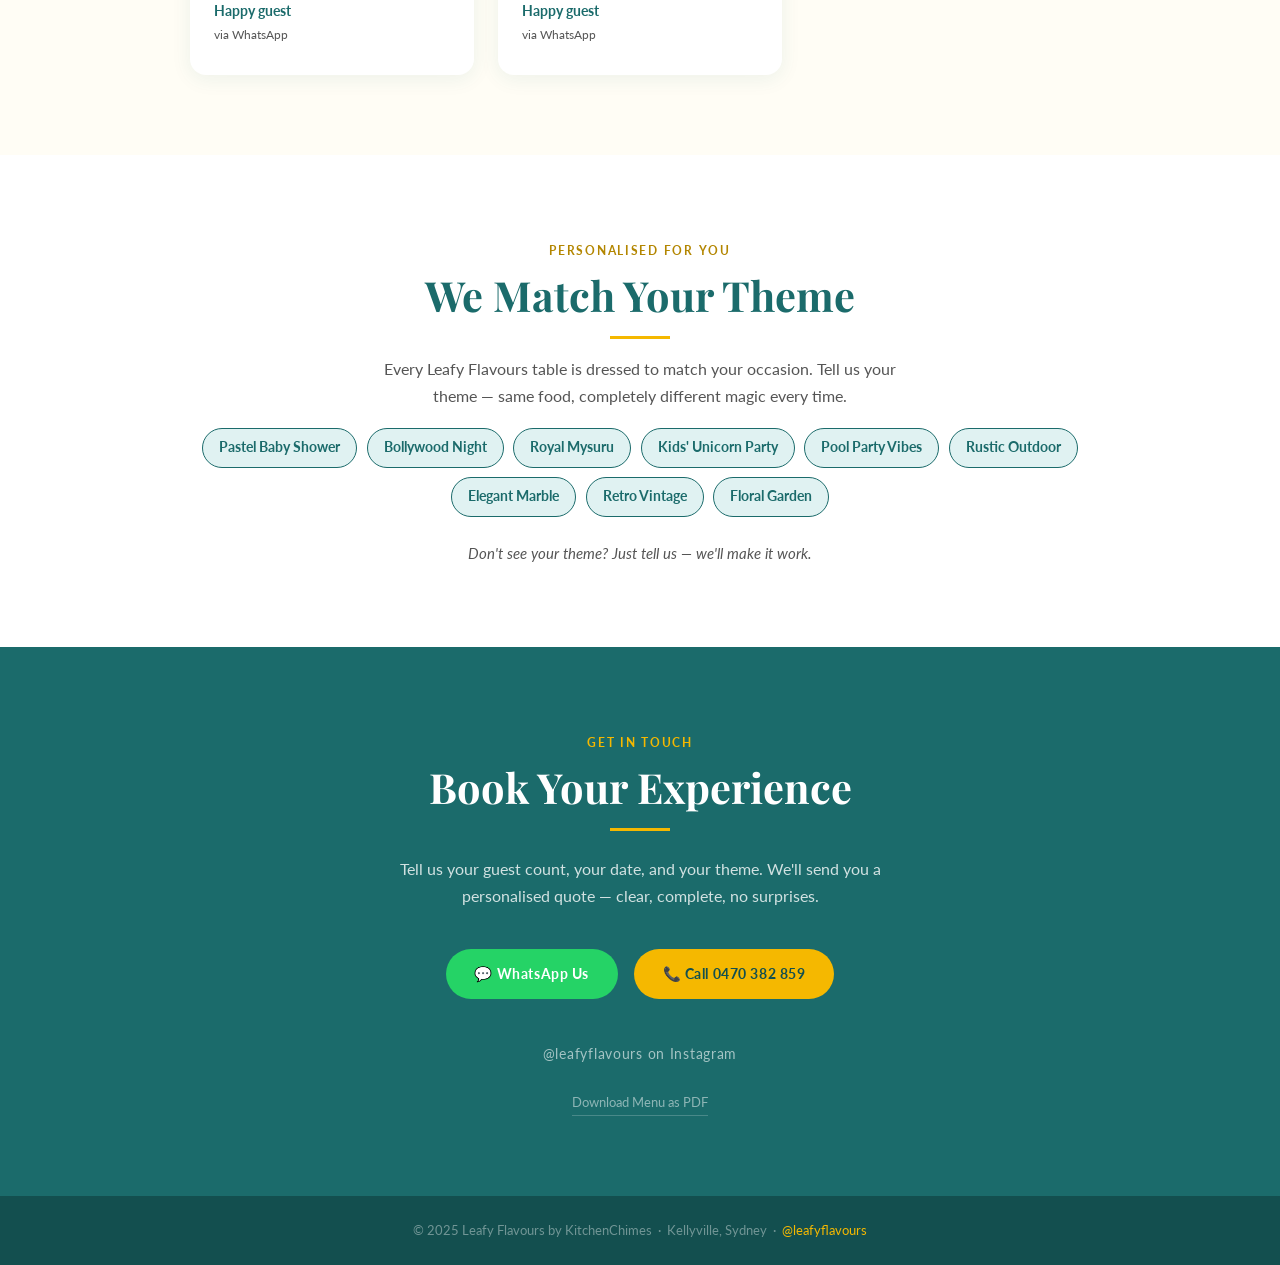
==== commit b244d9a9: "Elle Oota: rebuild course table with upgrade options and corrections - Rename courses: The Refreshin" ====
--- a/index.html
+++ b/index.html
@@ -1597,10 +1597,10 @@
 
         <div class="course-row">
           <div class="course-row-left">
-            <span class="course-name">The Prelude</span>
+            <span class="course-name">The Refreshing Start</span>
             <span class="course-sub">Welcome Drink</span>
           </div>
-          <div class="course-row-right">Your choice of welcome drink — Panakam (South Indian jaggery drink) · Jal Jeera · Masala Majjige</div>
+          <div class="course-row-right">Your choice of Welcome Drink — Panakam (South Indian jaggery drink) · Jal Jeera · Masala Majjige (select one).<br/><span style="font-size: 0.78rem; color: var(--grey); font-style: italic;">Your base menu includes all the standard courses below.</span></div>
         </div>
 
         <div class="course-row">
@@ -1613,18 +1613,18 @@
 
         <div class="course-row">
           <div class="course-row-left">
-            <span class="course-name">The Signature Grain</span>
+            <span class="course-name">The Grains of Tradition</span>
             <span class="course-sub">Flavoured Rice</span>
           </div>
-          <div class="course-row-right">Mavinkayi Chitranna · Puliyogare · Vangibath — your choice of one</div>
+          <div class="course-row-right">Mavinkayi Chitranna · Puliyogare · Vangibath — your choice of one<span style="display:block; font-size: 0.78rem; color: var(--gold-dark); font-style: italic; font-weight: 700; margin-top: 0.25rem;">Upgrade to Special Pulao / Bisibele Bath for +$3 pp</span></div>
         </div>
 
         <div class="course-row">
           <div class="course-row-left">
-            <span class="course-name">Hot Off the Pan</span>
+            <span class="course-name">The Savory Sizzlers</span>
             <span class="course-sub">Fresh &amp; Fried</span>
           </div>
-          <div class="course-row-right">Your choice of Bajji or Bonda — made fresh, served hot</div>
+          <div class="course-row-right">Your choice of Bajji or Bonda — made fresh, served hot<span style="display:block; font-size: 0.78rem; color: var(--gold-dark); font-style: italic; font-weight: 700; margin-top: 0.25rem;">Upgrade to Special Bonda Soup for +$3 pp</span></div>
         </div>
 
         <div class="course-row">
@@ -1632,7 +1632,7 @@
             <span class="course-name">Namma Specials</span>
             <span class="course-sub">Optional Add-On</span>
           </div>
-          <div class="course-row-right" style="background: var(--gold-light);">Masala Vada · Bonda Soup · Veg Pulao · Bisibele Bath · Sorekai Idli · Akki Tari Kadubu · Pineapple Gojju &nbsp;<span style="font-size: 0.78rem; color: var(--gold-dark); font-style: italic;">— quoted separately, ask us</span> &nbsp;<a href="#namma-specials" style="font-size: 0.78rem; font-weight: 700; color: var(--teal); text-decoration: underline;">See photos →</a></div>
+          <div class="course-row-right" style="background: var(--gold-light);"><strong style="color: var(--gold-dark);">Enhance your feast:</strong> premium main-course additions — Akki Tari Kadubu · Sorekai Idli · Rawa Idli with Chutney · Chapati &amp; Veg Saagu — can be added for an exquisite feast! &nbsp;<span style="font-size: 0.78rem; color: var(--gold-dark); font-style: italic;">quoted separately, ask us</span> &nbsp;<a href="#namma-specials" style="font-size: 0.78rem; font-weight: 700; color: var(--teal); text-decoration: underline;">See photos →</a></div>
         </div>
 
         <div class="course-row">
@@ -1640,7 +1640,7 @@
             <span class="course-name">The Soul of the Feast</span>
             <span class="course-sub">Mains</span>
           </div>
-          <div class="course-row-right">Fragrant White Rice served in two waves — first with comforting Tambuli or Huli, followed by a warming Tomato Rasam</div>
+          <div class="course-row-right">Fragrant White Rice served in two waves — first with comforting Tambuli or Huli, followed by a warming Tomato Rasam<span style="display:block; font-size: 0.78rem; color: var(--gold-dark); font-style: italic; font-weight: 700; margin-top: 0.25rem;">Upgrade to Pineapple Gojju for +$2 pp</span></div>
         </div>
 
         <div class="course-row">
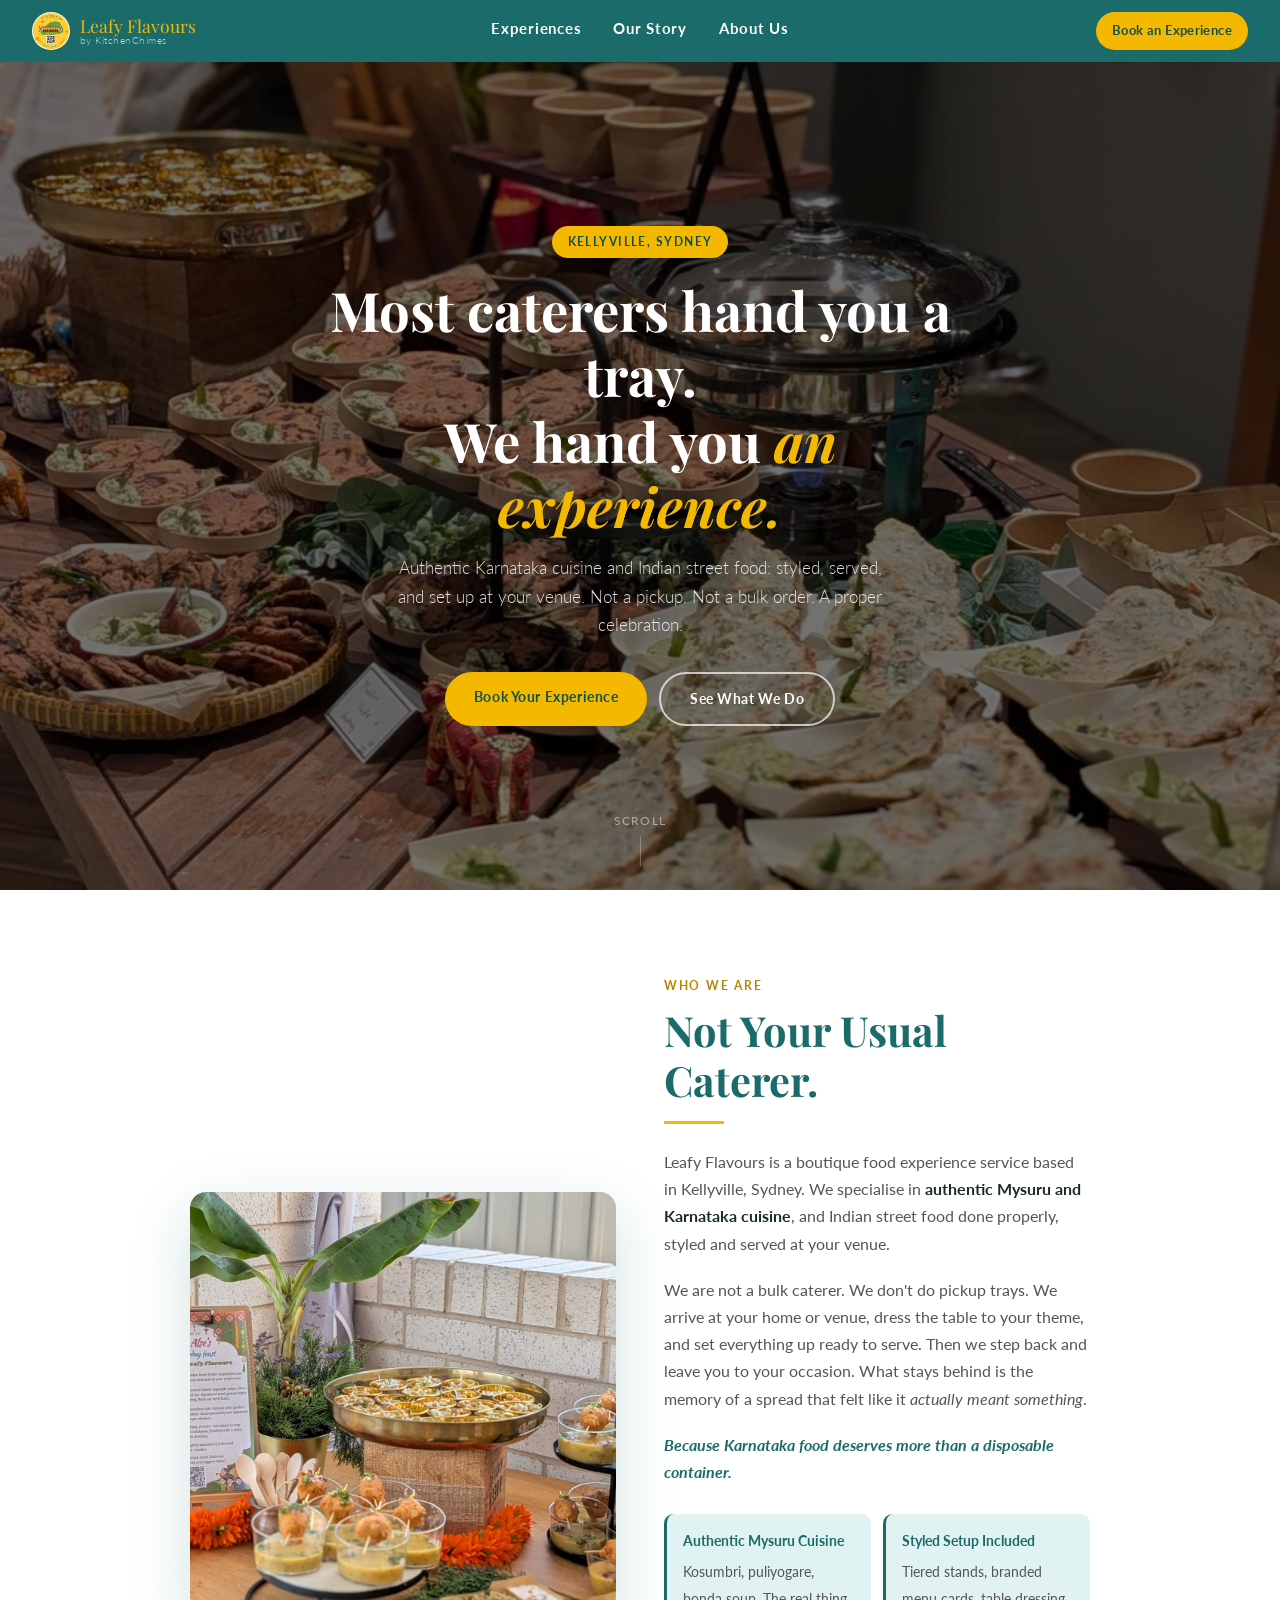
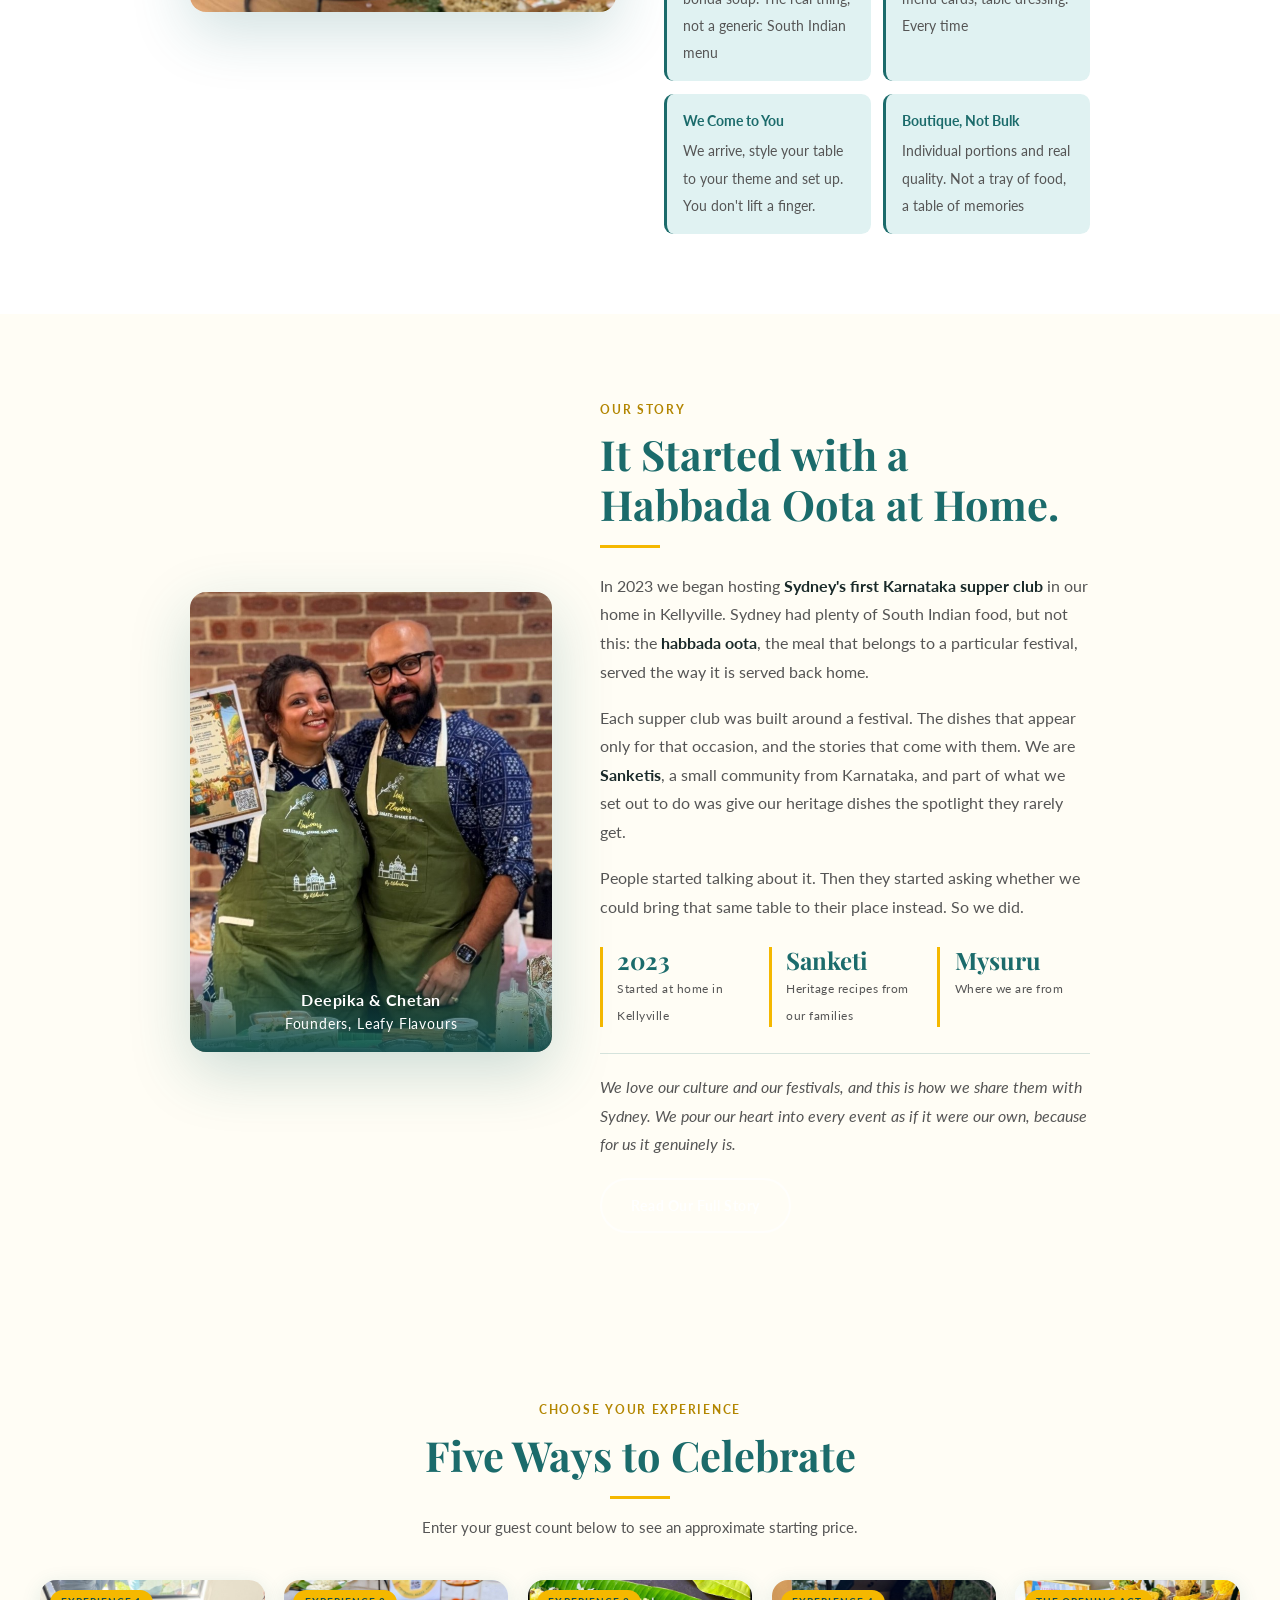
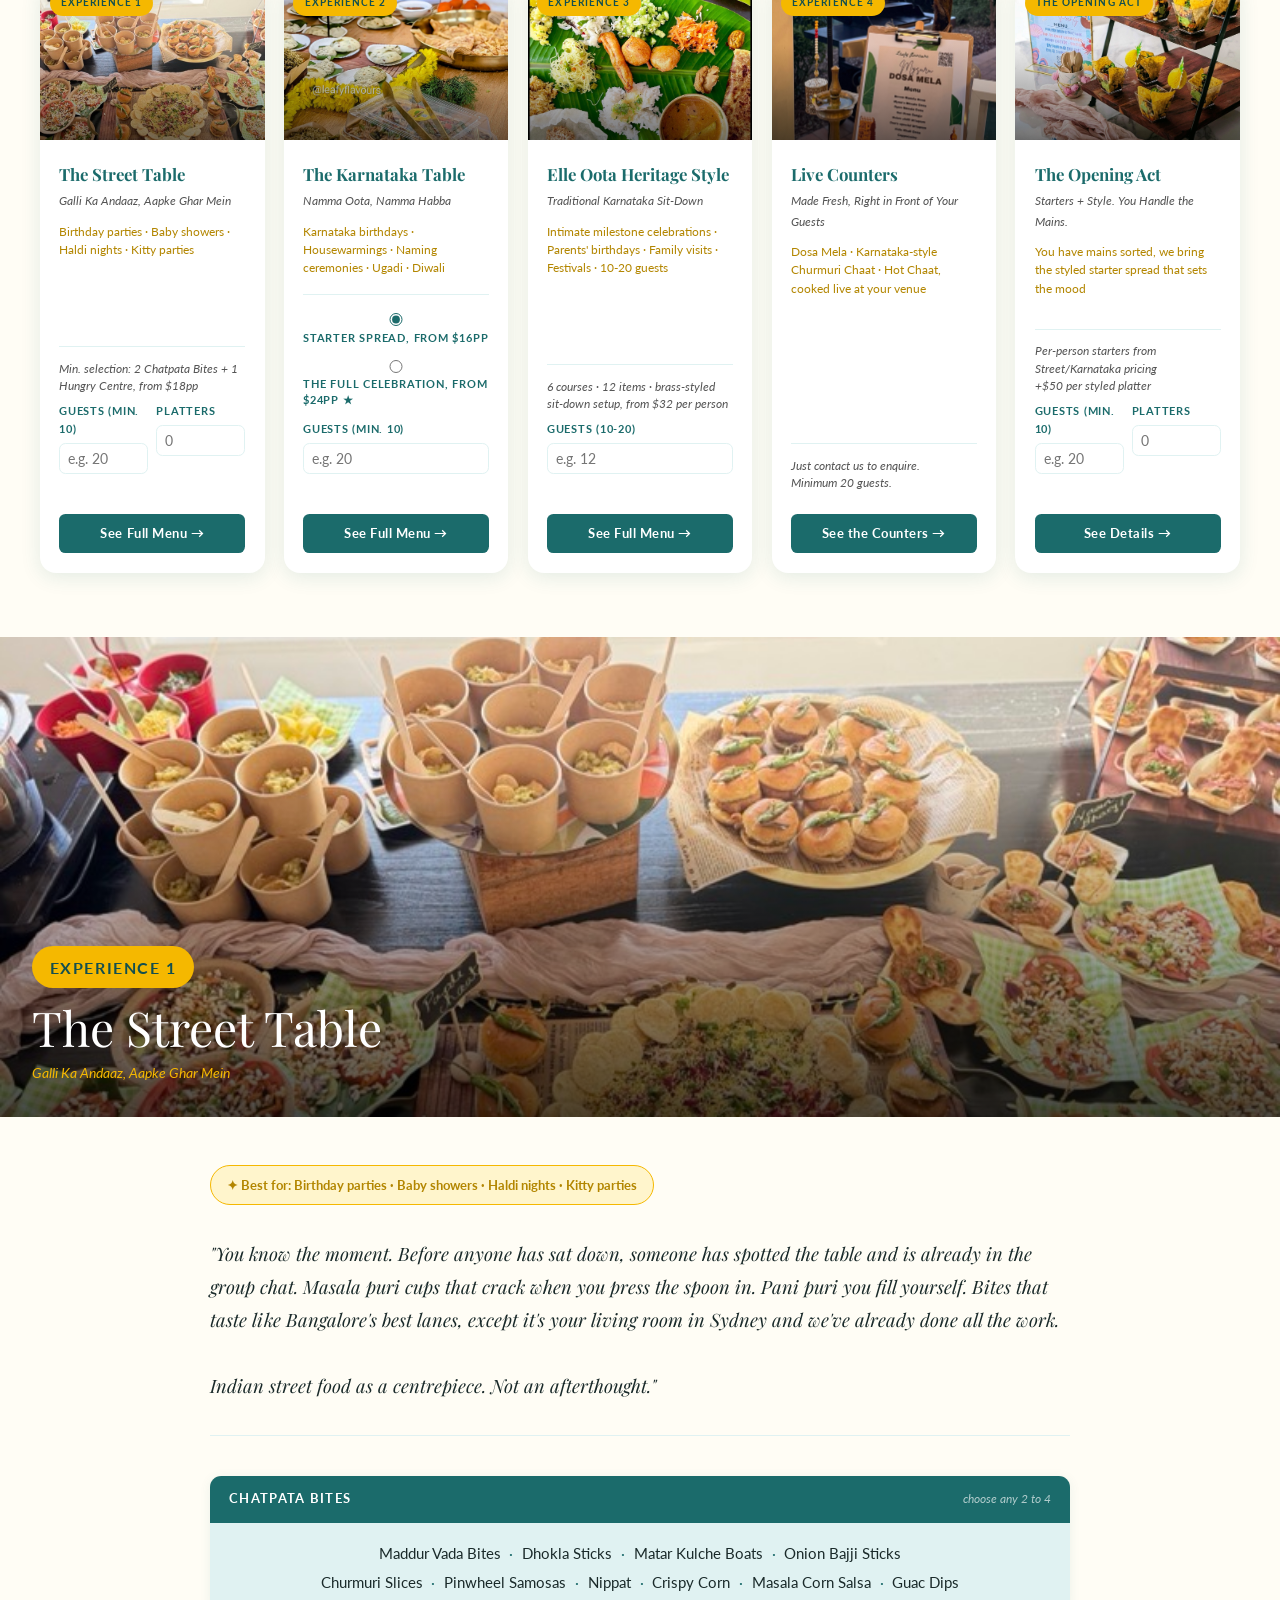
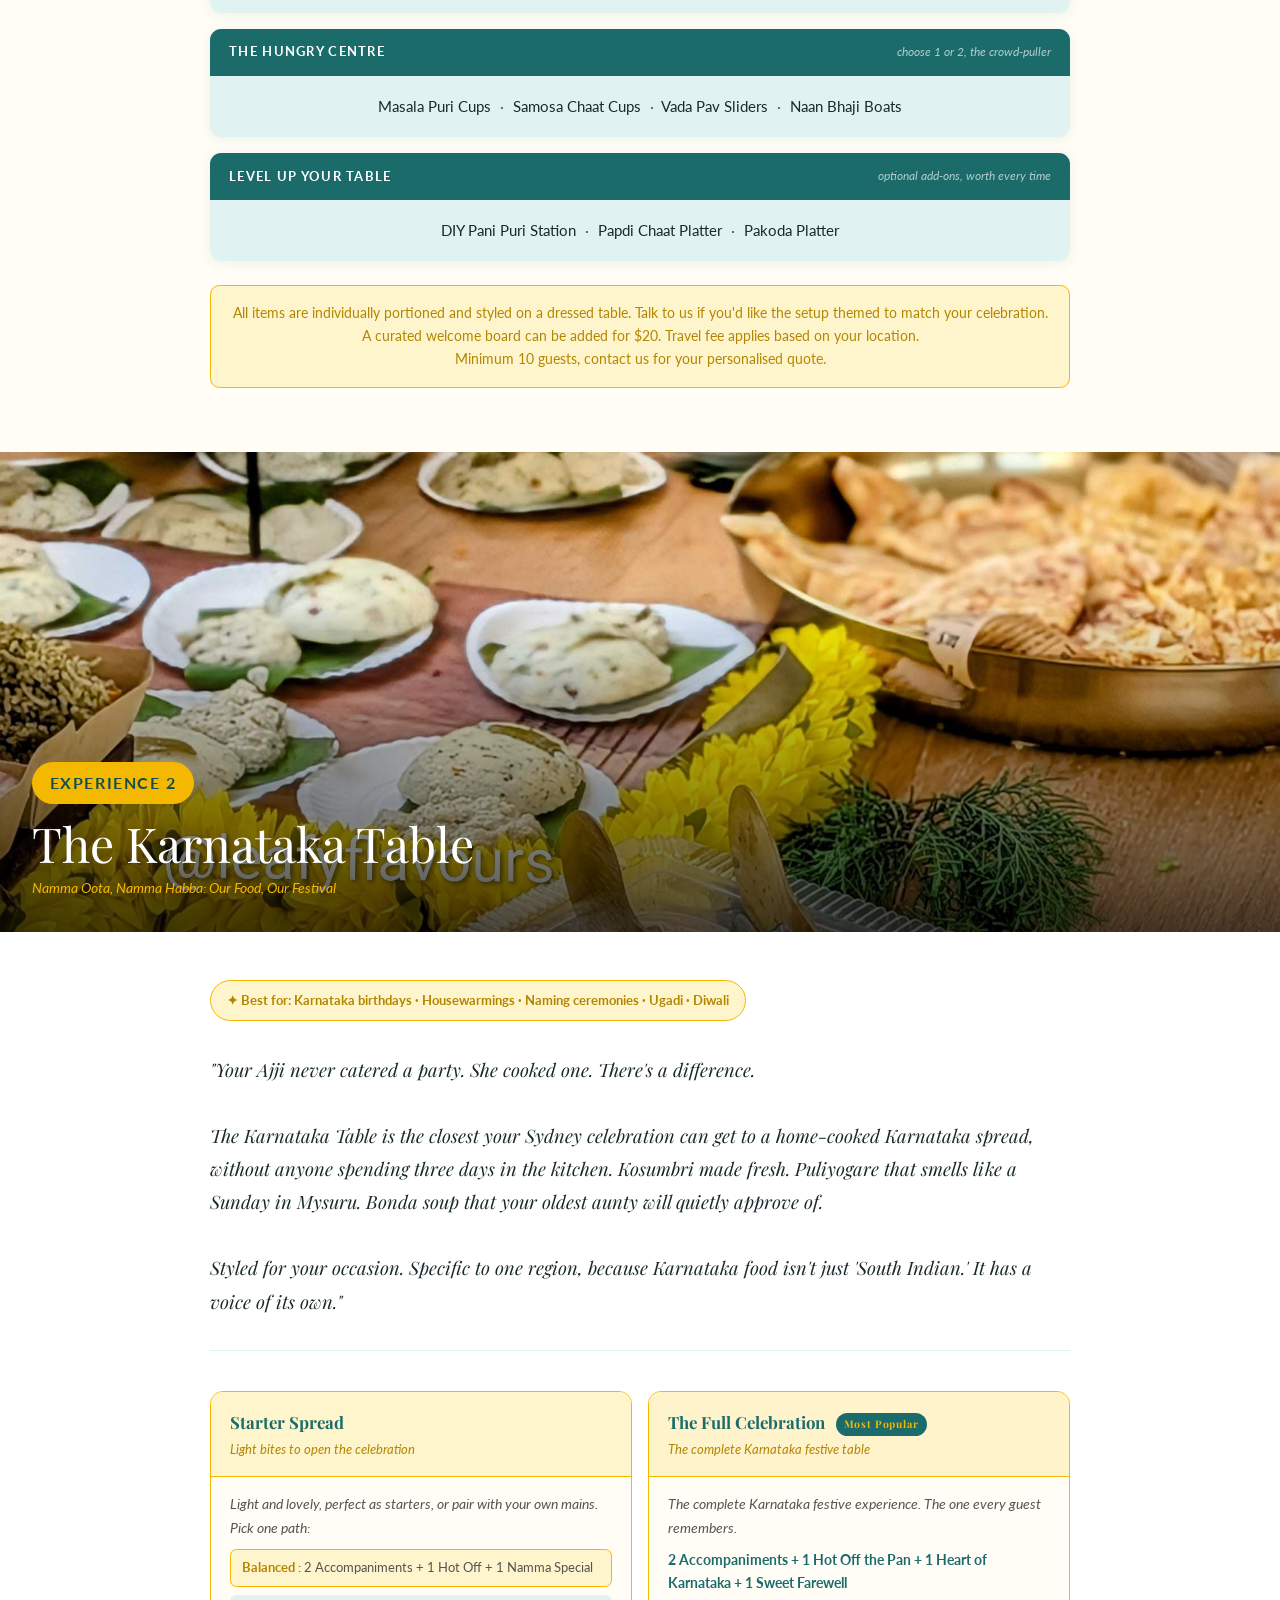
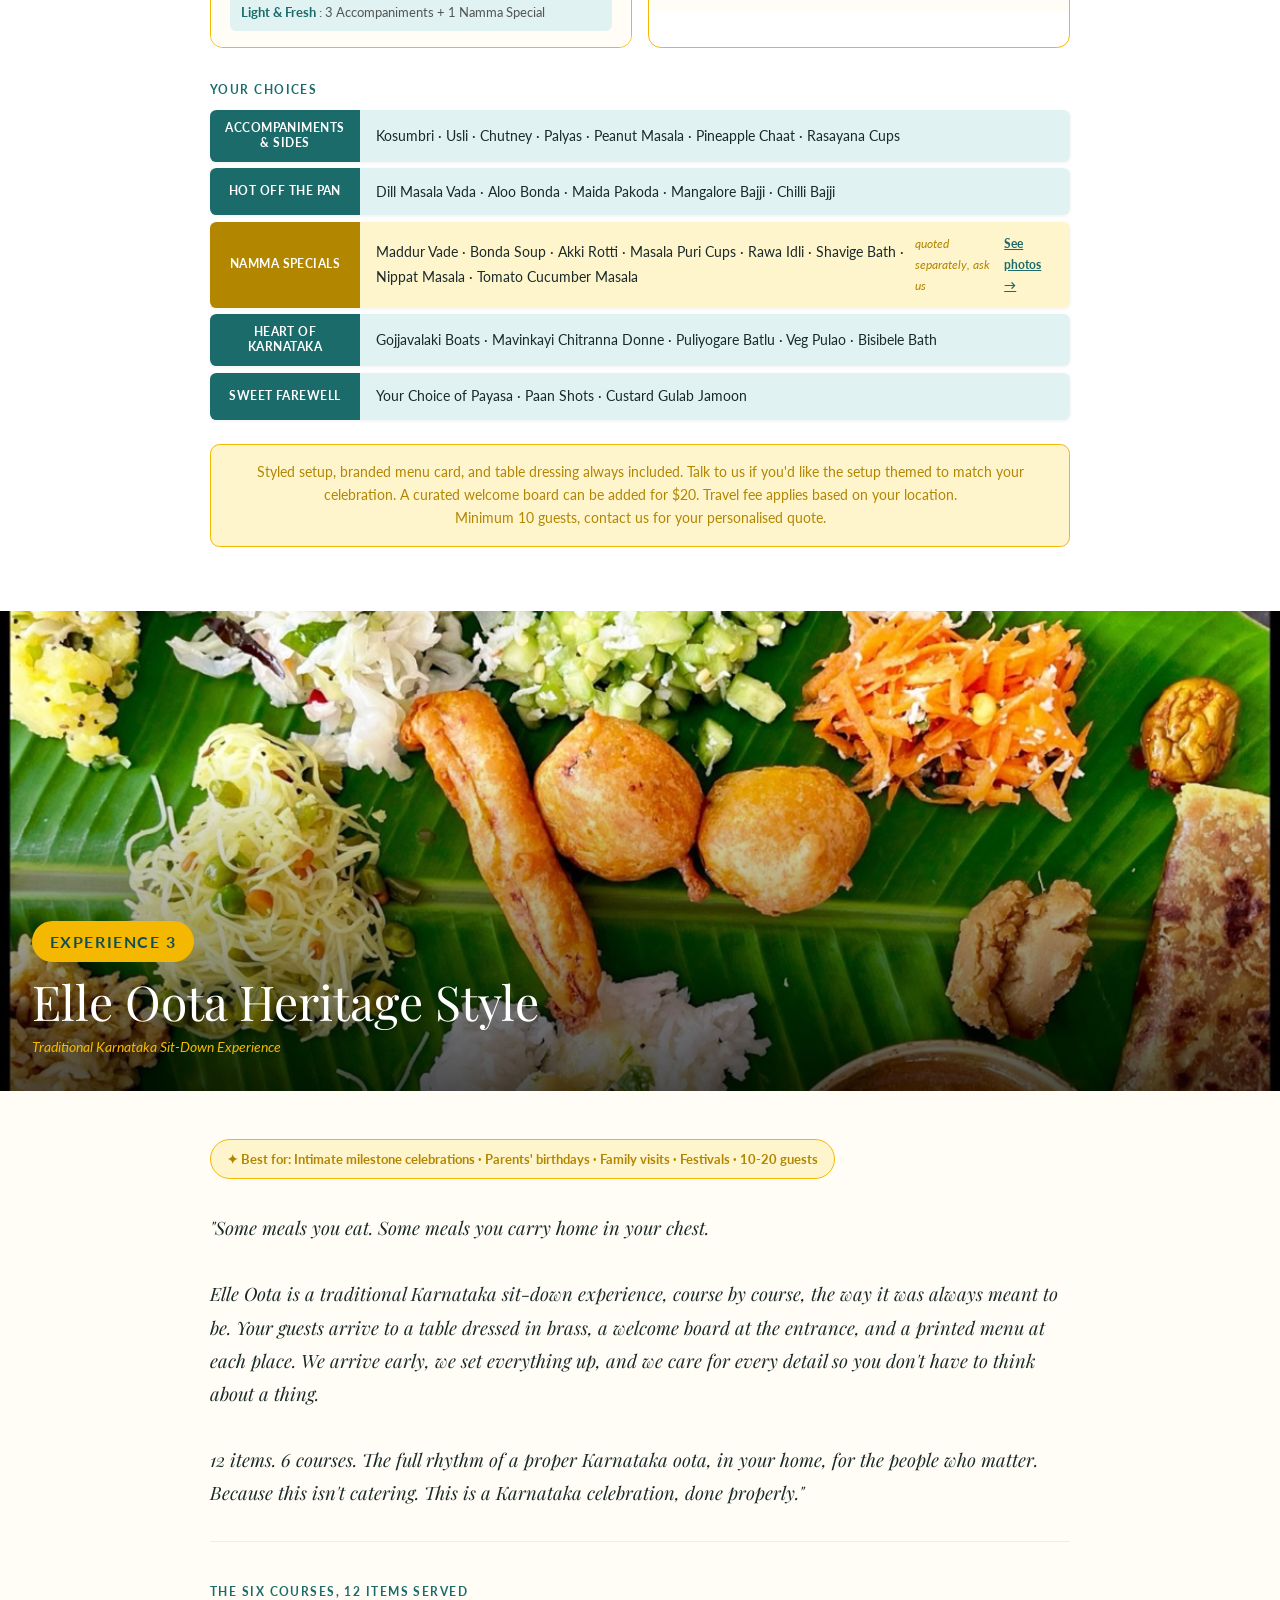
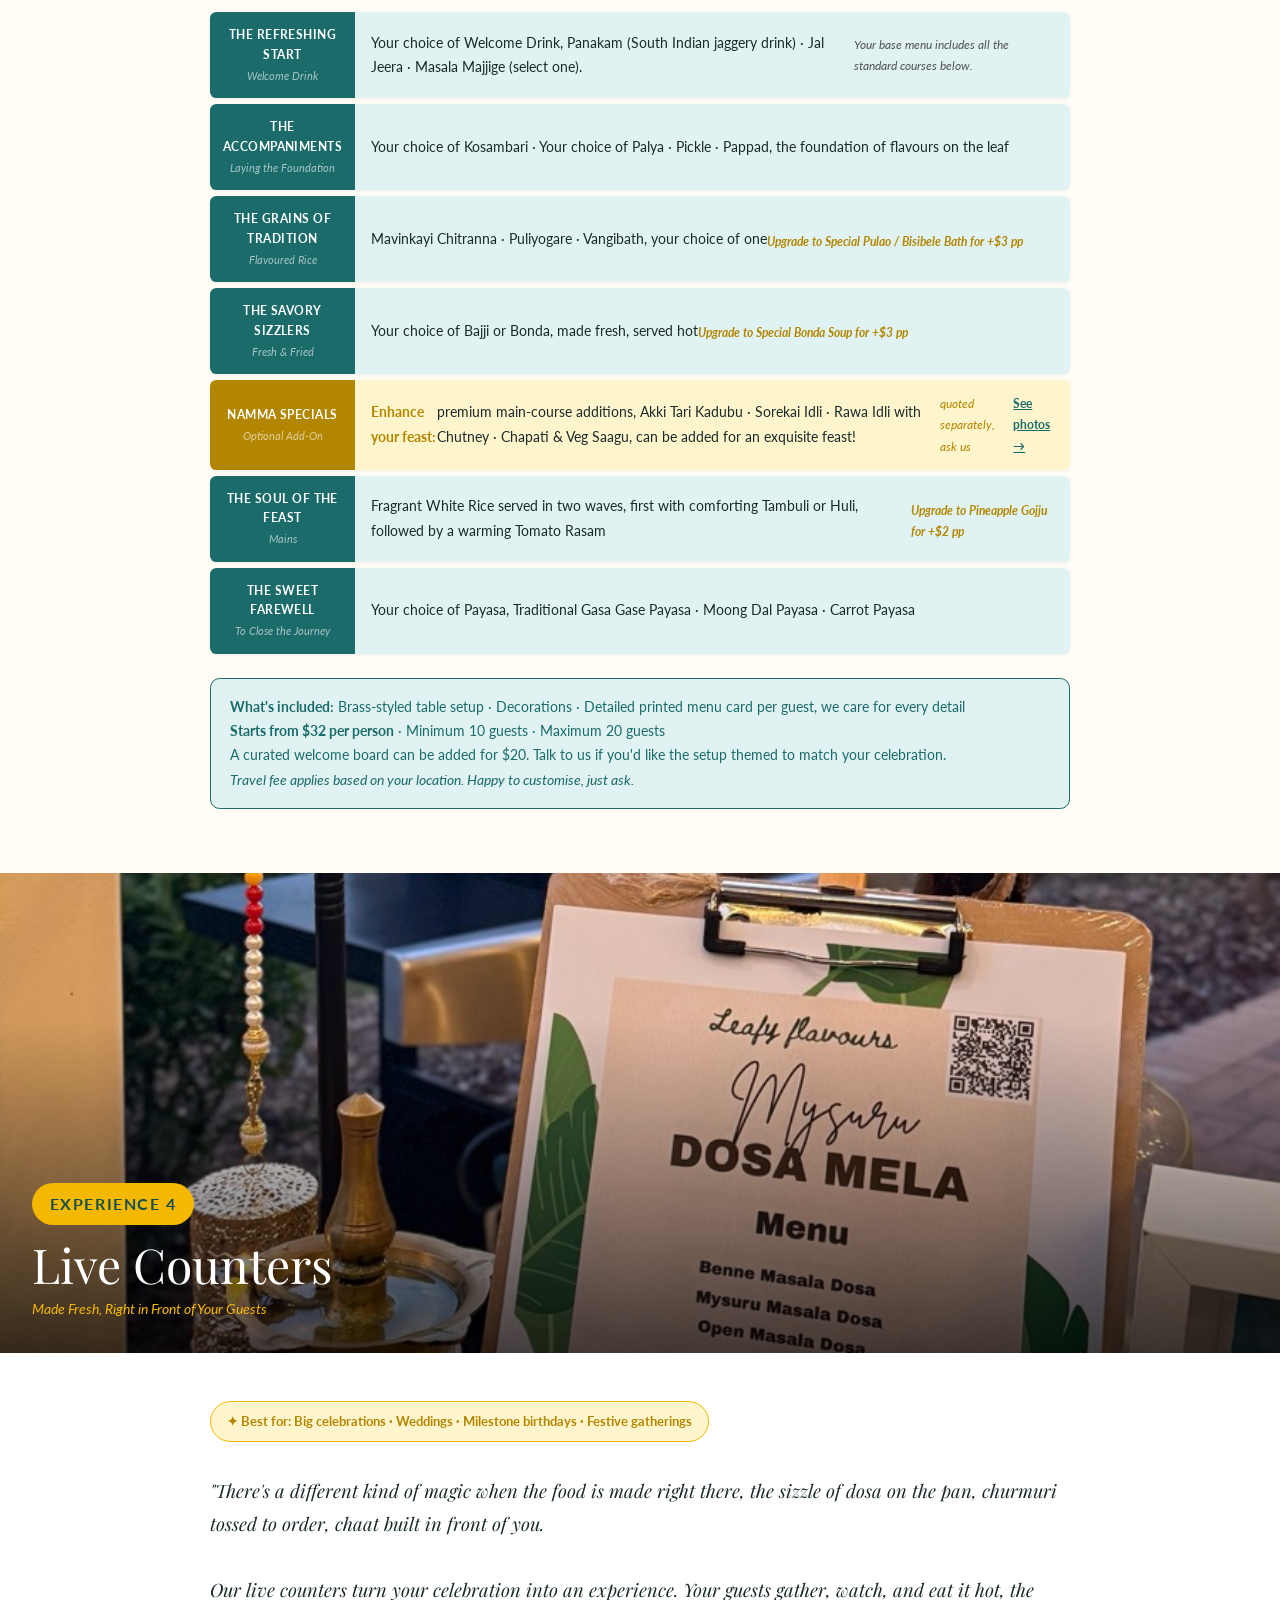
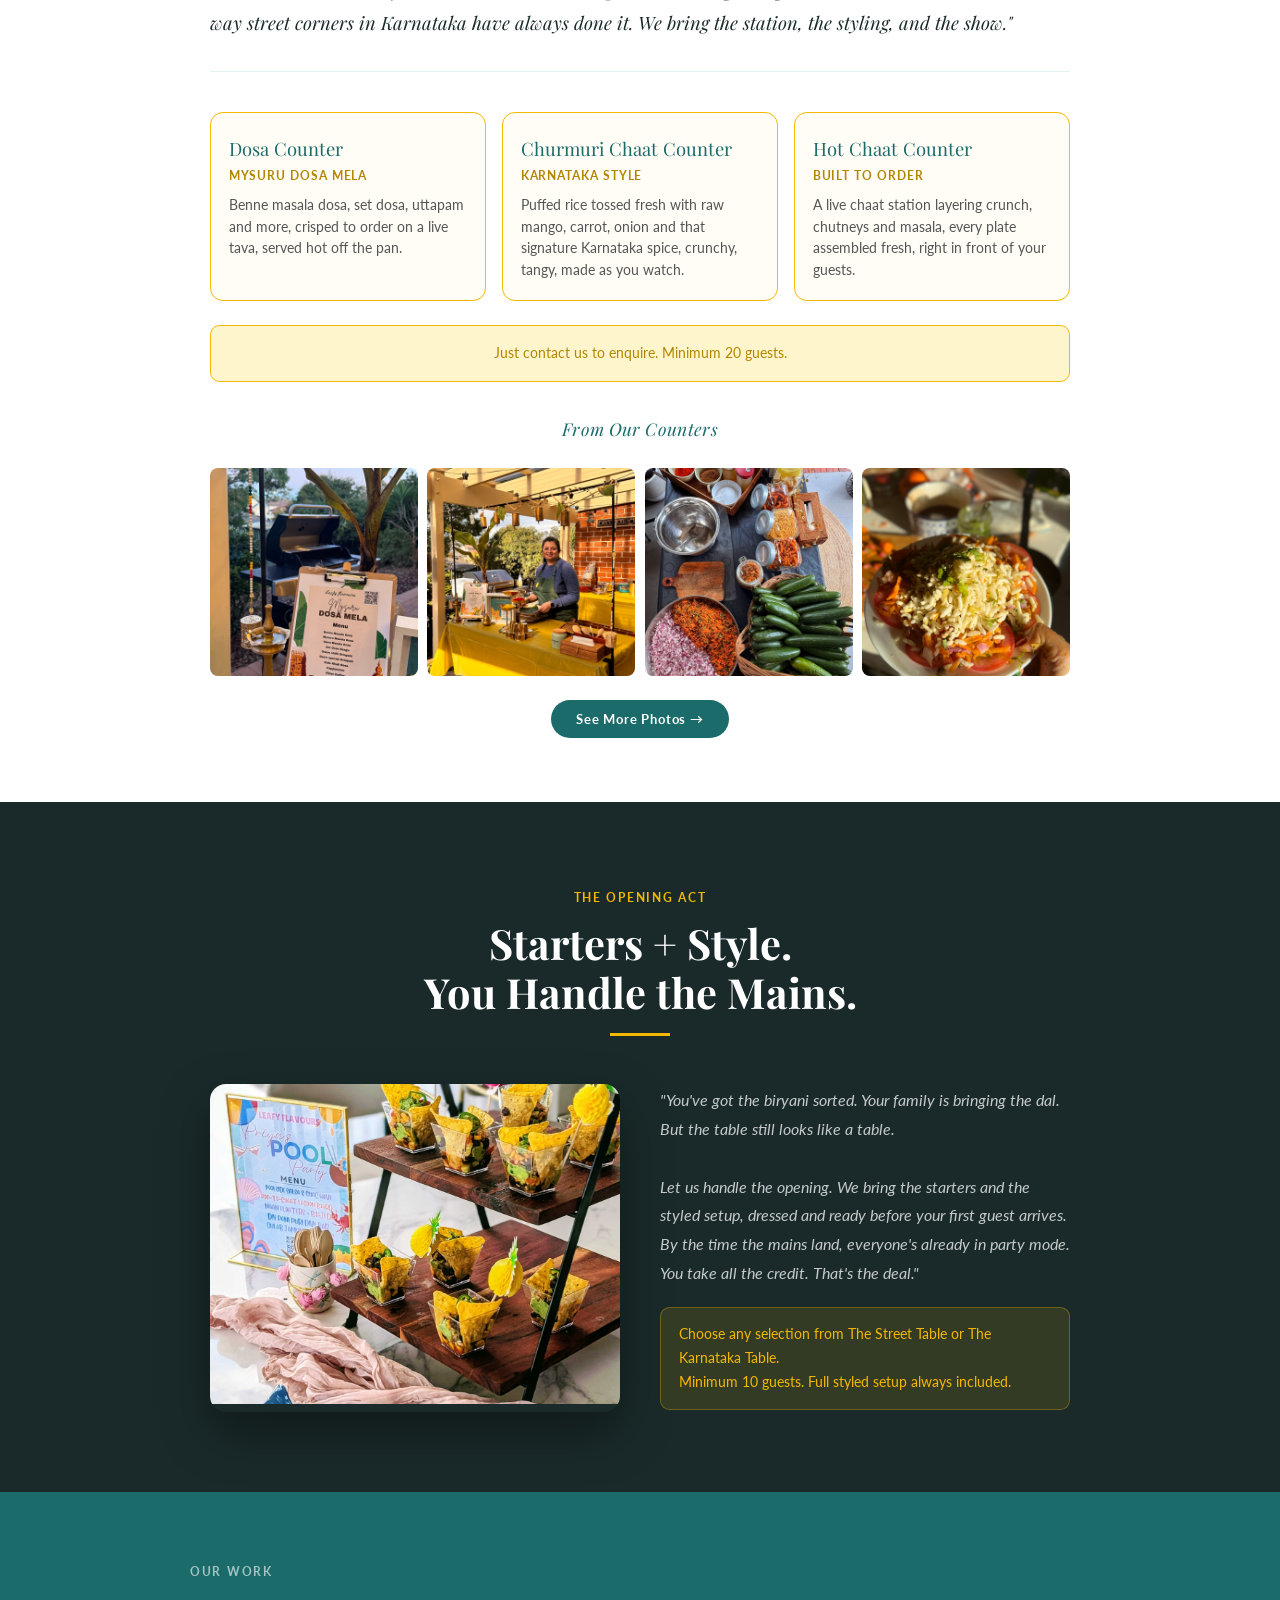
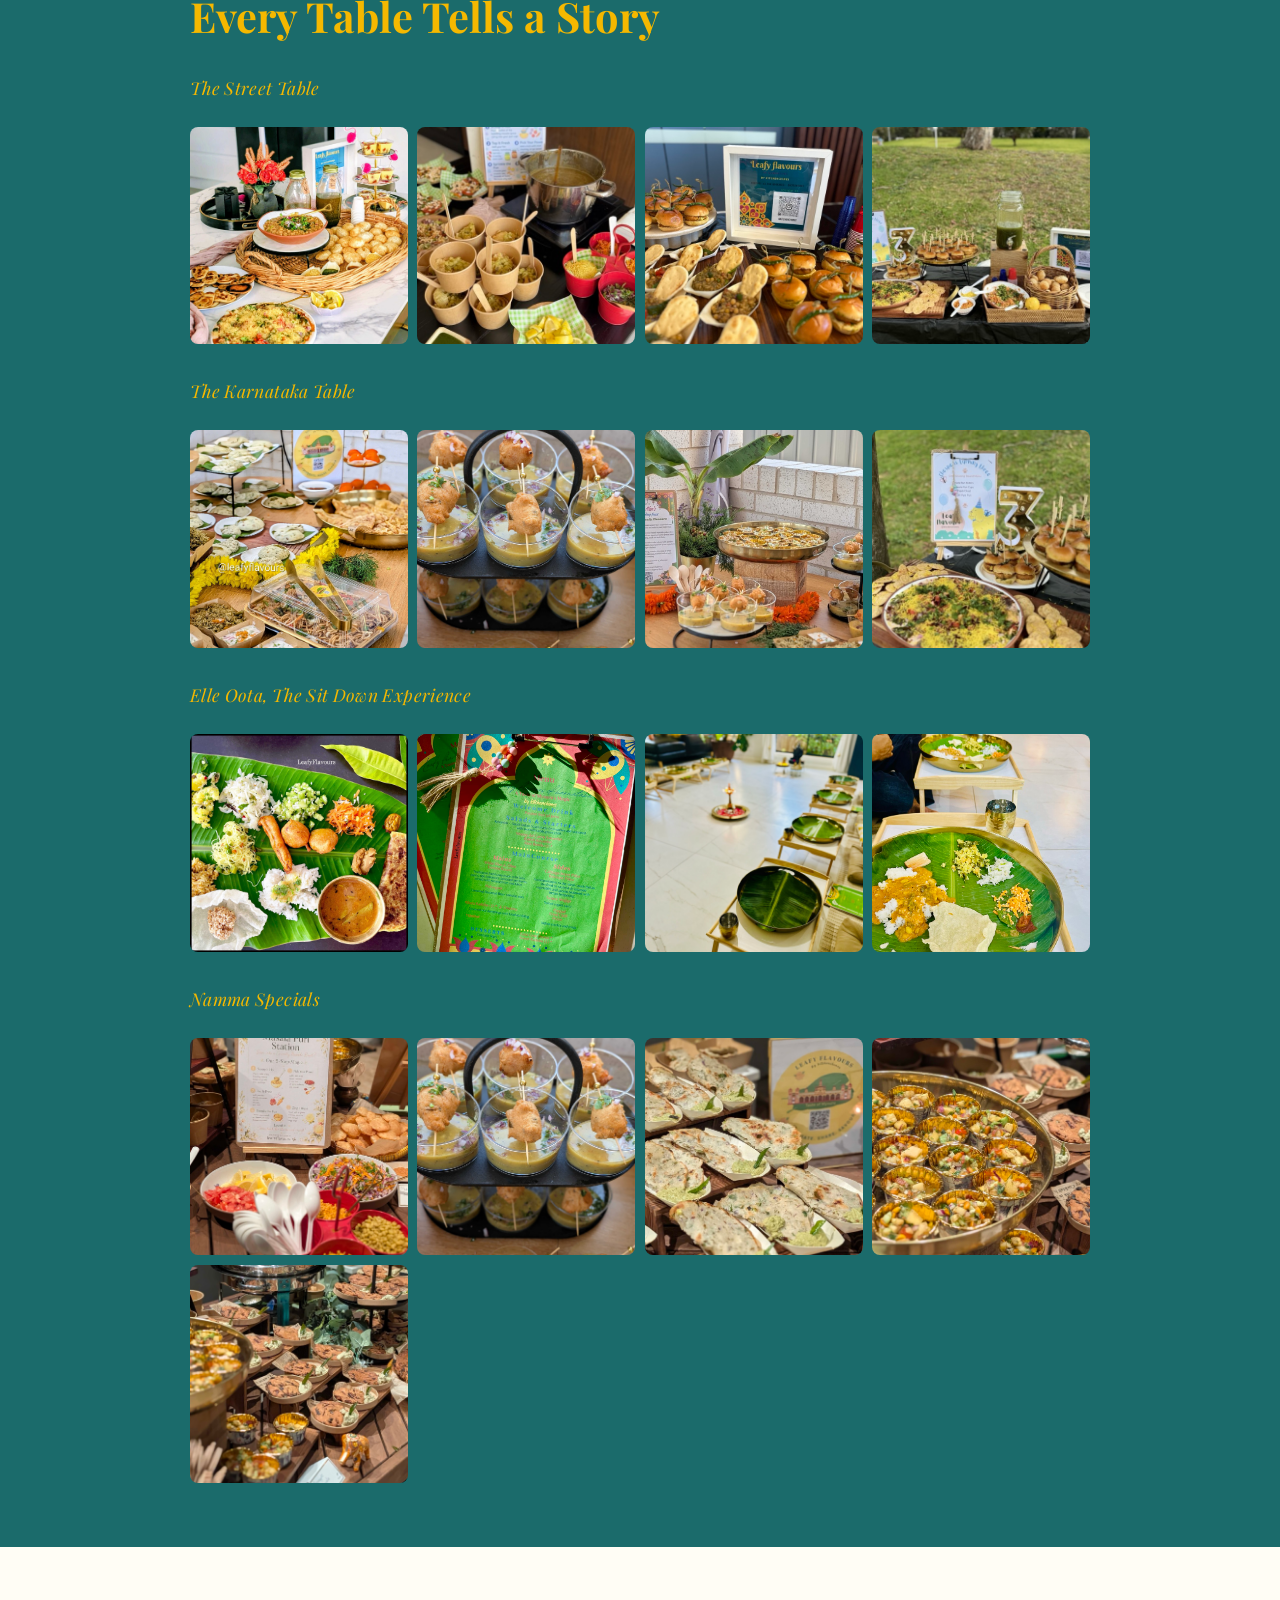
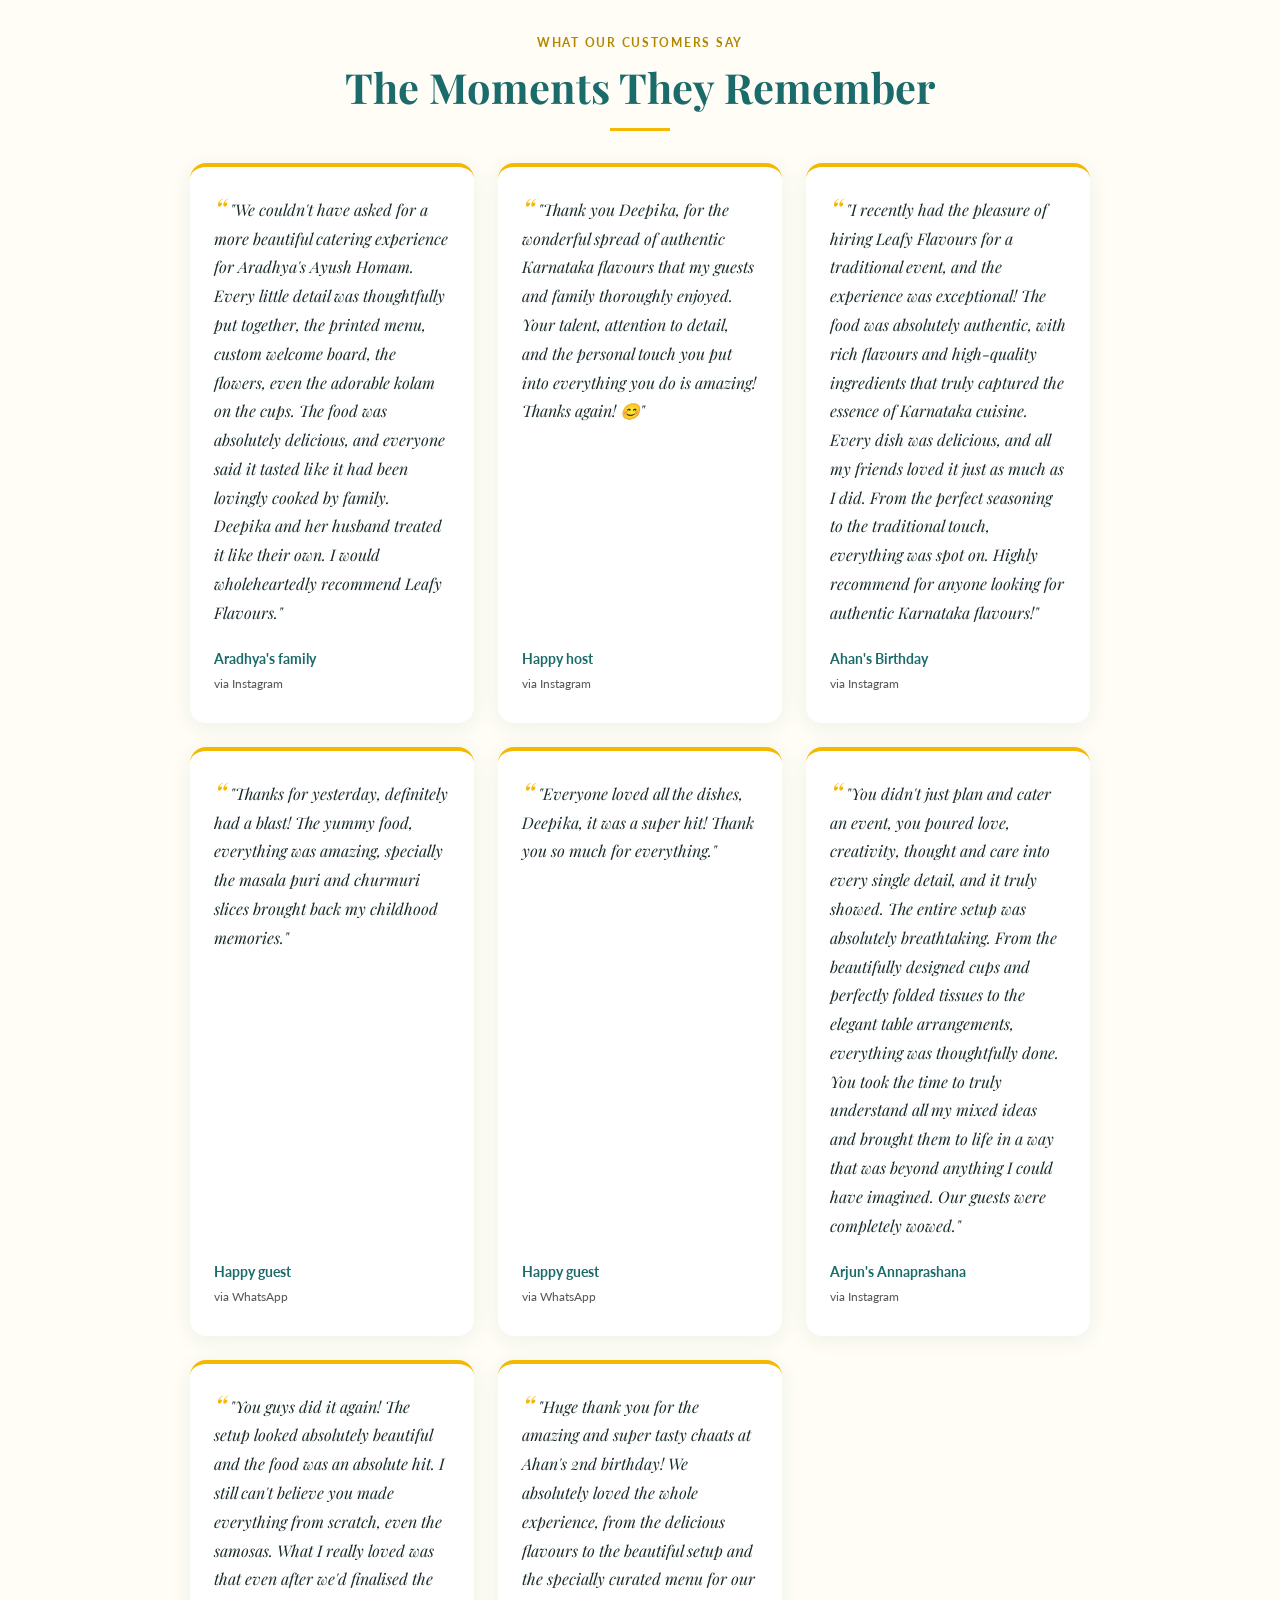
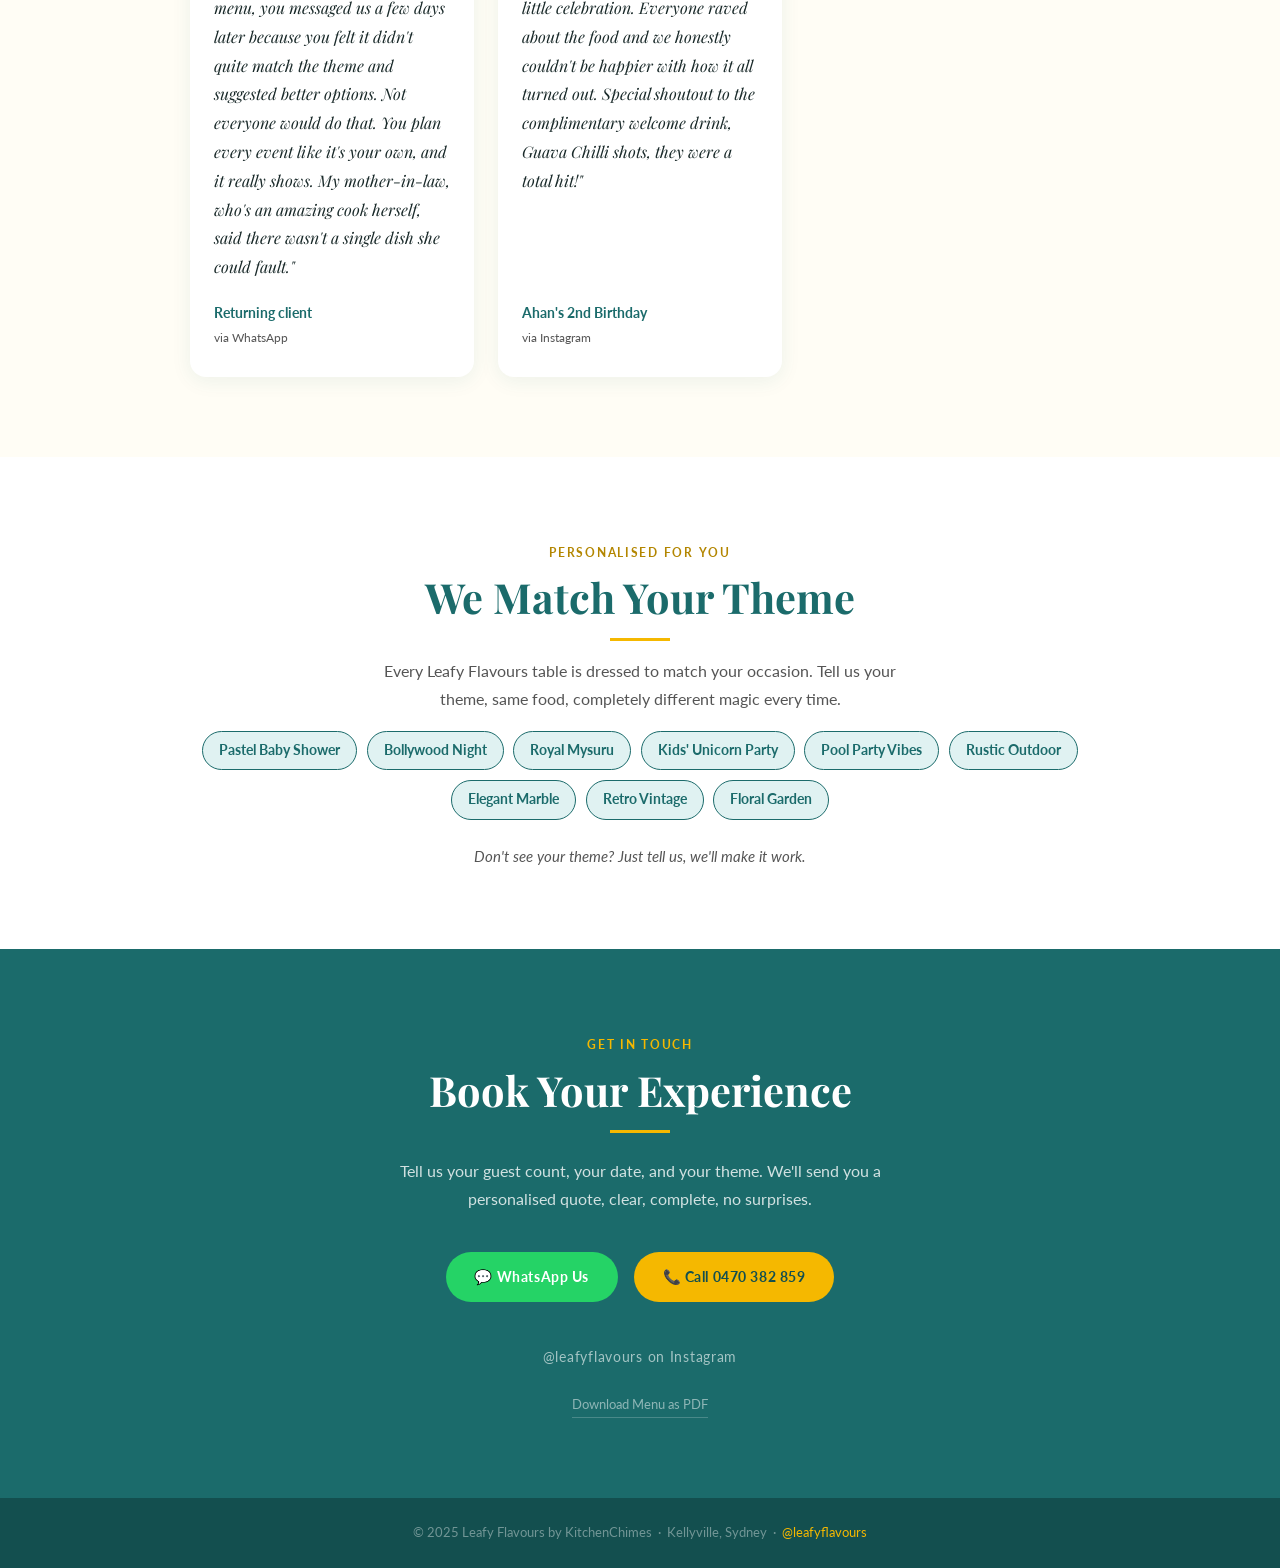
==== commit c559377c: "Add About Us page, refresh Our Story, new testimonials Site: - New about.html: Meet the Owners, how " ====
--- a/index.html
+++ b/index.html
@@ -3,1180 +3,11 @@
 <head>
   <meta charset="UTF-8"/>
   <meta name="viewport" content="width=device-width, initial-scale=1.0"/>
-  <meta name="description" content="Leafy Flavours — Boutique Karnataka food experiences in Sydney. Authentic Mysuru cuisine, Indian street food, styled and served at your venue."/>
-  <title>Leafy Flavours — Boutique Karnataka Food Experiences, Sydney</title>
+  <meta name="description" content="Leafy Flavours | Boutique Karnataka food experiences in Sydney. Authentic Mysuru cuisine, Indian street food, styled and served at your venue."/>
+  <title>Leafy Flavours | Boutique Karnataka Food Experiences, Sydney</title>
   <link rel="preconnect" href="https://fonts.googleapis.com"/>
   <link href="https://fonts.googleapis.com/css2?family=Playfair+Display:ital,wght@0,500;0,700;1,500&family=Lato:wght@300;400;700&display=swap" rel="stylesheet"/>
-  <style>
-    :root {
-      --teal:        #1B6B6B;
-      --teal-dark:   #134f4f;
-      --teal-light:  #e0f2f2;
-      --gold:        #F5B800;
-      --gold-dark:   #b38600;
-      --gold-light:  #fff5cc;
-      --cream:       #fffdf5;
-      --dark:        #1a2a2a;
-      --grey:        #555;
-      --white:       #fff;
-    }
-
-    * { box-sizing: border-box; margin: 0; padding: 0; }
-
-    html { scroll-behavior: smooth; }
-
-    body {
-      font-family: 'Lato', sans-serif;
-      background: var(--cream);
-      color: var(--dark);
-      font-size: 16px;
-      line-height: 1.7;
-    }
-
-    /* ── HEADER ──────────────────────────────────────── */
-    header {
-      background: var(--teal);
-      position: sticky;
-      top: 0;
-      z-index: 200;
-      padding: 0.75rem 1.5rem;
-      display: flex;
-      align-items: center;
-      justify-content: space-between;
-      gap: 1rem;
-    }
-
-    .header-logo {
-      display: flex;
-      align-items: center;
-      gap: 0.6rem;
-      text-decoration: none;
-    }
-
-    .header-logo img {
-      width: 38px;
-      height: 38px;
-      border-radius: 50%;
-      object-fit: cover;
-    }
-
-    .header-brand {
-      font-family: 'Playfair Display', serif;
-      font-size: 1.1rem;
-      color: var(--gold);
-      line-height: 1.1;
-    }
-
-    .header-brand span {
-      display: block;
-      font-family: 'Lato', sans-serif;
-      font-size: 0.65rem;
-      color: rgba(255,255,255,0.7);
-      letter-spacing: 0.05em;
-      font-weight: 300;
-    }
-
-    .header-cta {
-      background: var(--gold);
-      color: var(--teal-dark);
-      font-weight: 700;
-      font-size: 0.8rem;
-      padding: 0.5rem 1rem;
-      border-radius: 2rem;
-      text-decoration: none;
-      white-space: nowrap;
-      letter-spacing: 0.03em;
-      transition: background 0.2s;
-    }
-
-    .header-cta:hover { background: #e0a900; }
-
-    /* ── HERO ───────────────────────────────────────── */
-    .hero {
-      position: relative;
-      min-height: 92vh;
-      display: flex;
-      align-items: center;
-      justify-content: center;
-      overflow: hidden;
-    }
-
-    .hero-bg {
-      position: absolute;
-      inset: 0;
-      background-image: url('images/main-banner.jpg');
-      background-size: cover;
-      background-position: center center;
-      filter: brightness(0.45);
-    }
-
-    .hero-content {
-      position: relative;
-      text-align: center;
-      padding: 2rem 1.5rem;
-      max-width: 700px;
-    }
-
-    .hero-eyebrow {
-      display: inline-block;
-      background: var(--gold);
-      color: var(--teal-dark);
-      font-size: 0.75rem;
-      font-weight: 700;
-      letter-spacing: 0.12em;
-      text-transform: uppercase;
-      padding: 0.35rem 1rem;
-      border-radius: 2rem;
-      margin-bottom: 1.2rem;
-    }
-
-    .hero h1 {
-      font-family: 'Playfair Display', serif;
-      font-size: clamp(2rem, 6vw, 3.4rem);
-      color: var(--white);
-      line-height: 1.2;
-      margin-bottom: 1rem;
-    }
-
-    .hero h1 em {
-      color: var(--gold);
-      font-style: italic;
-    }
-
-    .hero-tagline {
-      color: rgba(255,255,255,0.85);
-      font-size: 1.05rem;
-      font-weight: 300;
-      margin-bottom: 2rem;
-      max-width: 500px;
-      margin-left: auto;
-      margin-right: auto;
-    }
-
-    .hero-buttons {
-      display: flex;
-      gap: 0.75rem;
-      justify-content: center;
-      flex-wrap: wrap;
-    }
-
-    .btn {
-      display: inline-block;
-      padding: 0.8rem 1.8rem;
-      border-radius: 2rem;
-      font-weight: 700;
-      font-size: 0.9rem;
-      text-decoration: none;
-      letter-spacing: 0.04em;
-      transition: transform 0.15s, box-shadow 0.15s;
-    }
-
-    .btn:active { transform: scale(0.97); }
-
-    .btn-gold {
-      background: var(--gold);
-      color: var(--teal-dark);
-    }
-
-    .btn-outline {
-      border: 2px solid rgba(255,255,255,0.7);
-      color: var(--white);
-    }
-
-    .hero-scroll {
-      position: absolute;
-      bottom: 1.5rem;
-      left: 50%;
-      transform: translateX(-50%);
-      color: rgba(255,255,255,0.5);
-      font-size: 0.75rem;
-      letter-spacing: 0.1em;
-      text-transform: uppercase;
-      display: flex;
-      flex-direction: column;
-      align-items: center;
-      gap: 0.3rem;
-    }
-
-    .hero-scroll::after {
-      content: '';
-      display: block;
-      width: 1px;
-      height: 30px;
-      background: rgba(255,255,255,0.3);
-    }
-
-    /* ── SECTION BASICS ──────────────────────────────── */
-    section { padding: 5rem 1.5rem; }
-
-    .section-inner { max-width: 900px; margin: 0 auto; }
-
-    .section-label {
-      display: inline-block;
-      font-size: 0.72rem;
-      font-weight: 700;
-      letter-spacing: 0.15em;
-      text-transform: uppercase;
-      color: var(--gold-dark);
-      margin-bottom: 0.6rem;
-    }
-
-    .section-title {
-      font-family: 'Playfair Display', serif;
-      font-size: clamp(1.8rem, 4vw, 2.6rem);
-      color: var(--teal);
-      line-height: 1.2;
-      margin-bottom: 0.5rem;
-    }
-
-    .gold-rule {
-      width: 60px;
-      height: 3px;
-      background: var(--gold);
-      border: none;
-      margin: 1rem 0 1.5rem;
-    }
-
-    /* ── ABOUT ───────────────────────────────────────── */
-    .about { background: var(--white); }
-
-    .about-grid {
-      display: grid;
-      grid-template-columns: 1fr 1fr;
-      gap: 3rem;
-      align-items: center;
-    }
-
-    .about-img {
-      border-radius: 1rem;
-      overflow: hidden;
-      box-shadow: 0 20px 60px rgba(27,107,107,0.2);
-    }
-
-    .about-img img {
-      width: 100%;
-      height: 420px;
-      object-fit: cover;
-      display: block;
-    }
-
-    .about-text p {
-      color: var(--grey);
-      margin-bottom: 1.2rem;
-      font-size: 1rem;
-    }
-
-    .about-text p strong {
-      color: var(--dark);
-    }
-
-    .why-grid {
-      display: grid;
-      grid-template-columns: 1fr 1fr;
-      gap: 0.8rem;
-      margin-top: 1.8rem;
-    }
-
-    .why-item {
-      background: var(--teal-light);
-      padding: 1rem;
-      border-radius: 0.6rem;
-      border-left: 3px solid var(--teal);
-    }
-
-    .why-item strong {
-      display: block;
-      color: var(--teal);
-      font-size: 0.85rem;
-      margin-bottom: 0.2rem;
-    }
-
-    .why-item span {
-      font-size: 0.85rem;
-      color: var(--grey);
-    }
-
-    /* ── EXPERIENCES NAV ──────────────────────────────── */
-    .exp-nav {
-      background: var(--teal);
-      padding: 1.5rem;
-      display: flex;
-      gap: 0.5rem;
-      justify-content: center;
-      flex-wrap: wrap;
-    }
-
-    .exp-nav a {
-      color: rgba(255,255,255,0.7);
-      text-decoration: none;
-      font-size: 0.82rem;
-      font-weight: 700;
-      letter-spacing: 0.06em;
-      padding: 0.4rem 0.9rem;
-      border-radius: 2rem;
-      border: 1px solid rgba(255,255,255,0.2);
-      transition: all 0.2s;
-      white-space: nowrap;
-    }
-
-    .exp-nav a:hover {
-      background: rgba(255,255,255,0.15);
-      color: var(--gold);
-    }
-
-    /* ── EXPERIENCE SECTIONS ──────────────────────────── */
-    .exp { padding: 0; }
-
-    .exp-hero {
-      position: relative;
-      height: 55vw;
-      max-height: 480px;
-      overflow: hidden;
-    }
-
-    .exp-hero img {
-      width: 100%;
-      height: 100%;
-      object-fit: cover;
-      object-position: center center;
-    }
-
-    .exp-hero-overlay {
-      position: absolute;
-      inset: 0;
-      background: linear-gradient(to bottom, transparent 30%, rgba(0,0,0,0.7) 100%);
-      display: flex;
-      align-items: flex-end;
-      padding: 2rem;
-    }
-
-    .exp-hero-label {
-      background: var(--gold);
-      color: var(--teal-dark);
-      font-size: 1rem;
-      font-weight: 700;
-      letter-spacing: 0.1em;
-      text-transform: uppercase;
-      padding: 0.45rem 1.1rem;
-      border-radius: 2rem;
-      display: inline-block;
-      margin-bottom: 0.7rem;
-    }
-
-    .exp-hero-title {
-      font-family: 'Playfair Display', serif;
-      font-size: clamp(2rem, 5vw, 3rem);
-      color: var(--white);
-      line-height: 1.2;
-    }
-
-    .exp-hero-sub {
-      color: var(--gold);
-      font-size: 0.85rem;
-      font-style: italic;
-      margin-top: 0.3rem;
-    }
-
-    .exp-body {
-      background: var(--cream);
-      padding: 3rem 1.5rem 4rem;
-    }
-
-    .exp-body-inner { max-width: 860px; margin: 0 auto; }
-
-    .exp-pitch {
-      font-family: 'Playfair Display', serif;
-      font-size: clamp(1rem, 2.2vw, 1.15rem);
-      font-style: italic;
-      color: var(--dark);
-      line-height: 1.8;
-      margin-bottom: 2.5rem;
-      padding-bottom: 2rem;
-      border-bottom: 1px solid var(--teal-light);
-    }
-
-    .exp-best-for {
-      display: inline-flex;
-      align-items: center;
-      gap: 0.5rem;
-      background: var(--gold-light);
-      border: 1px solid var(--gold);
-      padding: 0.5rem 1rem;
-      border-radius: 2rem;
-      font-size: 0.82rem;
-      color: var(--gold-dark);
-      font-weight: 700;
-      margin-bottom: 2rem;
-    }
-
-    /* Category boxes */
-    .cat-box {
-      margin-bottom: 1rem;
-      border-radius: 0.7rem;
-      overflow: hidden;
-      box-shadow: 0 2px 12px rgba(27,107,107,0.08);
-    }
-
-    .cat-head {
-      background: var(--teal);
-      padding: 0.8rem 1.2rem;
-      display: flex;
-      justify-content: space-between;
-      align-items: center;
-      flex-wrap: wrap;
-      gap: 0.4rem;
-    }
-
-    .cat-head-title {
-      font-size: 0.8rem;
-      font-weight: 700;
-      letter-spacing: 0.1em;
-      color: var(--white);
-      text-transform: uppercase;
-    }
-
-    .cat-head-instr {
-      font-size: 0.75rem;
-      color: rgba(255,255,255,0.65);
-      font-style: italic;
-    }
-
-    .cat-items {
-      background: var(--teal-light);
-      padding: 1rem 1.2rem;
-      font-size: 0.95rem;
-      color: var(--dark);
-      line-height: 1.9;
-      text-align: center;
-    }
-
-    .cat-items .dot { color: var(--teal); margin: 0 0.3rem; }
-
-    /* Tier cards */
-    .tier-grid {
-      display: grid;
-      grid-template-columns: repeat(auto-fit, minmax(230px, 1fr));
-      gap: 1rem;
-      margin: 2rem 0;
-    }
-
-    .tier-card {
-      border: 1.5px solid var(--gold);
-      border-radius: 0.8rem;
-      overflow: hidden;
-    }
-
-    .tier-card-head {
-      background: var(--gold-light);
-      padding: 1rem 1.2rem;
-      border-bottom: 1px solid var(--gold);
-    }
-
-    .tier-card-name {
-      font-family: 'Playfair Display', serif;
-      font-size: 1.05rem;
-      color: var(--teal);
-      font-weight: 700;
-    }
-
-    .tier-card-sub {
-      font-size: 0.8rem;
-      color: var(--gold-dark);
-      font-style: italic;
-      margin-top: 0.15rem;
-    }
-
-    .tier-card-body {
-      background: var(--cream);
-      padding: 1rem 1.2rem;
-    }
-
-    .tier-card-desc {
-      font-size: 0.85rem;
-      color: var(--grey);
-      font-style: italic;
-      margin-bottom: 0.6rem;
-    }
-
-    .tier-card-picks {
-      font-size: 0.85rem;
-      color: var(--teal);
-      font-weight: 700;
-    }
-
-    .popular-badge {
-      display: inline-block;
-      background: var(--teal);
-      color: var(--gold);
-      font-size: 0.65rem;
-      font-weight: 700;
-      letter-spacing: 0.08em;
-      padding: 0.15rem 0.5rem;
-      border-radius: 1rem;
-      vertical-align: middle;
-      margin-left: 0.4rem;
-    }
-
-    /* Choice rows */
-    .choice-rows { margin-top: 2rem; }
-
-    .choice-rows-title {
-      font-size: 0.75rem;
-      font-weight: 700;
-      letter-spacing: 0.12em;
-      text-transform: uppercase;
-      color: var(--teal);
-      margin-bottom: 0.6rem;
-    }
-
-    .choice-row {
-      display: grid;
-      grid-template-columns: 150px 1fr;
-      border-radius: 0.4rem;
-      overflow: hidden;
-      margin-bottom: 0.4rem;
-      box-shadow: 0 1px 4px rgba(0,0,0,0.06);
-    }
-
-    .choice-row-label {
-      background: var(--teal);
-      color: var(--white);
-      font-size: 0.72rem;
-      font-weight: 700;
-      letter-spacing: 0.04em;
-      display: flex;
-      align-items: center;
-      justify-content: center;
-      padding: 0.7rem 0.6rem;
-      text-align: center;
-      text-transform: uppercase;
-      line-height: 1.3;
-      word-break: break-word;
-    }
-
-    .choice-row-items {
-      background: var(--teal-light);
-      padding: 0.7rem 1rem;
-      font-size: 0.9rem;
-      color: var(--dark);
-      display: flex;
-      align-items: center;
-    }
-
-    /* Course rows (Elle Oota) */
-    .course-row {
-      display: grid;
-      grid-template-columns: 145px 1fr;
-      margin-bottom: 0.4rem;
-      border-radius: 0.4rem;
-      overflow: hidden;
-      box-shadow: 0 1px 4px rgba(0,0,0,0.06);
-    }
-
-    .course-row-left {
-      background: var(--teal);
-      padding: 0.8rem 0.6rem;
-      display: flex;
-      flex-direction: column;
-      align-items: center;
-      justify-content: center;
-    }
-
-    .course-name {
-      color: var(--white);
-      font-size: 0.72rem;
-      font-weight: 700;
-      text-align: center;
-      letter-spacing: 0.04em;
-      text-transform: uppercase;
-      word-break: break-word;
-    }
-
-    .course-sub {
-      color: rgba(255,255,255,0.6);
-      font-size: 0.68rem;
-      font-style: italic;
-      text-align: center;
-      margin-top: 0.15rem;
-    }
-
-    .course-row-right {
-      background: var(--teal-light);
-      padding: 0.8rem 1rem;
-      font-size: 0.9rem;
-      color: var(--dark);
-      display: flex;
-      align-items: center;
-    }
-
-    /* Note box */
-    .exp-note {
-      background: var(--gold-light);
-      border: 1px solid var(--gold);
-      border-radius: 0.6rem;
-      padding: 1rem 1.2rem;
-      font-size: 0.85rem;
-      color: var(--gold-dark);
-      text-align: center;
-      margin-top: 1.5rem;
-    }
-
-    /* ── GALLERY ─────────────────────────────────────── */
-    .gallery {
-      background: var(--teal);
-      padding: 4rem 1.5rem;
-    }
-
-    .gallery .section-title { color: var(--gold); }
-    .gallery .section-label { color: rgba(255,255,255,0.6); }
-
-    .gallery-grid {
-      display: grid;
-      grid-template-columns: repeat(2, 1fr);
-      gap: 0.6rem;
-      margin-top: 1.5rem;
-    }
-
-    @media (min-width: 640px) {
-      .gallery-grid { grid-template-columns: repeat(4, 1fr); }
-    }
-
-    .gallery-item {
-      border-radius: 0.5rem;
-      overflow: hidden;
-      aspect-ratio: 1;
-    }
-
-    .gallery-item img {
-      width: 100%;
-      height: 100%;
-      object-fit: cover;
-      transition: transform 0.4s ease;
-    }
-
-    .gallery-item:hover img { transform: scale(1.06); }
-
-    .gallery-sub {
-      font-family: 'Playfair Display', serif;
-      font-size: 1.1rem;
-      color: var(--gold);
-      font-style: italic;
-      margin: 2rem 0 0.8rem;
-      letter-spacing: 0.02em;
-    }
-
-    /* ── LIVE COUNTERS ───────────────────────────────────── */
-    .lc-counters {
-      display: grid;
-      grid-template-columns: 1fr;
-      gap: 1rem;
-      margin: 1.5rem 0 0.5rem;
-    }
-    @media (min-width: 720px) {
-      .lc-counters { grid-template-columns: repeat(3, 1fr); }
-    }
-    .counter-card {
-      background: var(--cream);
-      border: 1px solid var(--gold);
-      border-radius: 0.8rem;
-      padding: 1.2rem 1.1rem;
-    }
-    .counter-card-name {
-      font-family: 'Playfair Display', serif;
-      font-size: 1.15rem;
-      color: var(--teal);
-      margin-bottom: 0.15rem;
-    }
-    .counter-card-tag {
-      font-size: 0.72rem;
-      font-weight: 700;
-      letter-spacing: 0.08em;
-      text-transform: uppercase;
-      color: var(--gold-dark);
-      margin-bottom: 0.5rem;
-    }
-    .counter-card-desc {
-      font-size: 0.88rem;
-      color: var(--grey);
-      line-height: 1.55;
-    }
-    .lc-gallery .gallery-item.is-hidden { display: none; }
-    .see-more-wrap { text-align: center; margin-top: 1.5rem; }
-    .see-more-btn {
-      background: var(--teal);
-      color: #fff;
-      border: none;
-      cursor: pointer;
-      font-family: 'Lato', sans-serif;
-      font-size: 0.82rem;
-      font-weight: 700;
-      letter-spacing: 0.06em;
-      padding: 0.7rem 1.6rem;
-      border-radius: 2rem;
-      transition: background 0.2s;
-    }
-    .see-more-btn:hover { background: var(--gold-dark); }
-
-    /* ── REVIEWS ─────────────────────────────────────────── */
-    .reviews {
-      background: var(--cream);
-      padding: 5rem 1.5rem;
-      text-align: center;
-    }
-
-    .reviews-grid {
-      display: grid;
-      grid-template-columns: repeat(3, 1fr);
-      gap: 1.5rem;
-      margin-top: 0;
-    }
-
-    @media (max-width: 680px) {
-      .reviews-grid { grid-template-columns: 1fr; }
-    }
-
-    .review-card {
-      background: var(--white);
-      border-radius: 1rem;
-      padding: 1.8rem 1.5rem;
-      box-shadow: 0 4px 20px rgba(27,107,107,0.08);
-      border-top: 4px solid var(--gold);
-      text-align: left;
-      display: flex;
-      flex-direction: column;
-    }
-
-    .review-quote {
-      font-family: 'Playfair Display', serif;
-      font-size: 1rem;
-      font-style: italic;
-      color: var(--dark);
-      line-height: 1.8;
-      flex: 1;
-      margin-bottom: 1.2rem;
-    }
-
-    .review-quote::before { content: '\201C'; color: var(--gold); font-size: 2rem; line-height: 0; vertical-align: -0.4rem; margin-right: 0.2rem; }
-
-    .review-name {
-      font-weight: 700;
-      font-size: 0.9rem;
-      color: var(--teal);
-    }
-
-    .review-via {
-      font-size: 0.75rem;
-      color: var(--grey);
-      margin-top: 0.15rem;
-    }
-
-    /* ── THEME MATCHING ──────────────────────────────── */
-    .themes {
-      background: var(--white);
-      text-align: center;
-    }
-
-    .theme-tags {
-      display: flex;
-      flex-wrap: wrap;
-      gap: 0.6rem;
-      justify-content: center;
-      margin-top: 1.2rem;
-    }
-
-    .theme-tag {
-      background: var(--teal-light);
-      color: var(--teal);
-      font-size: 0.85rem;
-      font-weight: 700;
-      padding: 0.45rem 1rem;
-      border-radius: 2rem;
-      border: 1px solid var(--teal);
-    }
-
-    .theme-note {
-      margin-top: 1.5rem;
-      color: var(--grey);
-      font-style: italic;
-      font-size: 0.95rem;
-    }
-
-    /* ── CONTACT ─────────────────────────────────────── */
-    .contact {
-      background: var(--teal);
-      text-align: center;
-      padding: 5rem 1.5rem;
-    }
-
-    .contact .section-label { color: var(--gold); }
-    .contact .section-title { color: var(--white); }
-    .contact .gold-rule { margin: 1rem auto 1.5rem; }
-
-    .contact-tagline {
-      color: rgba(255,255,255,0.8);
-      font-size: 1rem;
-      max-width: 500px;
-      margin: 0 auto 2.5rem;
-    }
-
-    .contact-buttons {
-      display: flex;
-      gap: 1rem;
-      justify-content: center;
-      flex-wrap: wrap;
-      margin-bottom: 2.5rem;
-    }
-
-    .btn-whatsapp {
-      background: #25d366;
-      color: var(--white);
-      display: flex;
-      align-items: center;
-      gap: 0.5rem;
-    }
-
-    .btn-call {
-      background: var(--gold);
-      color: var(--teal-dark);
-    }
-
-    .contact-insta {
-      color: rgba(255,255,255,0.6);
-      font-size: 0.9rem;
-      text-decoration: none;
-      letter-spacing: 0.05em;
-    }
-
-    .contact-insta:hover { color: var(--gold); }
-
-    .contact-pdf {
-      display: inline-block;
-      margin-top: 1.5rem;
-      color: rgba(255,255,255,0.5);
-      font-size: 0.82rem;
-      text-decoration: none;
-      border-bottom: 1px solid rgba(255,255,255,0.2);
-      padding-bottom: 0.1rem;
-    }
-
-    .contact-pdf:hover { color: var(--gold); }
-
-    /* ── FOOTER ──────────────────────────────────────── */
-    footer {
-      background: var(--teal-dark);
-      color: rgba(255,255,255,0.4);
-      text-align: center;
-      padding: 1.5rem;
-      font-size: 0.8rem;
-    }
-
-    footer a {
-      color: var(--gold);
-      text-decoration: none;
-    }
-
-    /* ── EXPERIENCE OVERVIEW CARDS ──────────────────────── */
-    .exp-overview {
-      background: var(--cream);
-      padding: 4rem 1.5rem;
-    }
-
-    .exp-overview-header { text-align: center; margin-bottom: 2.5rem; }
-
-    .exp-cards {
-      display: grid;
-      grid-template-columns: repeat(auto-fit, minmax(215px, 1fr));
-      gap: 1.2rem;
-      max-width: 1200px;
-      margin: 0 auto;
-    }
-
-    .exp-card {
-      border-radius: 1rem;
-      overflow: hidden;
-      box-shadow: 0 4px 20px rgba(27,107,107,0.12);
-      display: flex;
-      flex-direction: column;
-      background: var(--white);
-      transition: transform 0.2s, box-shadow 0.2s;
-    }
-
-    .exp-card:hover {
-      transform: translateY(-4px);
-      box-shadow: 0 10px 32px rgba(27,107,107,0.22);
-    }
-
-    .exp-card-img {
-      height: 160px;
-      position: relative;
-      overflow: hidden;
-    }
-
-    .exp-card-img img {
-      width: 100%;
-      height: 100%;
-      object-fit: cover;
-      object-position: center;
-    }
-
-    .exp-card-img-overlay {
-      position: absolute;
-      inset: 0;
-      background: linear-gradient(to bottom, transparent 40%, rgba(0,0,0,0.55) 100%);
-    }
-
-    .exp-card-badge {
-      position: absolute;
-      top: 0.6rem;
-      left: 0.6rem;
-      background: var(--gold);
-      color: var(--teal-dark);
-      font-size: 0.65rem;
-      font-weight: 700;
-      letter-spacing: 0.1em;
-      text-transform: uppercase;
-      padding: 0.25rem 0.7rem;
-      border-radius: 1rem;
-    }
-
-    .exp-card-body {
-      padding: 1.2rem;
-      flex: 1;
-      display: flex;
-      flex-direction: column;
-    }
-
-    .exp-card-name {
-      font-family: 'Playfair Display', serif;
-      font-size: 1.05rem;
-      color: var(--teal);
-      font-weight: 700;
-      margin-bottom: 0.2rem;
-    }
-
-    .exp-card-sub {
-      font-size: 0.75rem;
-      color: var(--grey);
-      font-style: italic;
-      margin-bottom: 0.7rem;
-    }
-
-    .exp-card-best {
-      font-size: 0.76rem;
-      color: var(--gold-dark);
-      line-height: 1.5;
-      margin-bottom: 1rem;
-      flex: 1;
-    }
-
-    .exp-card-estimator {
-      border-top: 1px solid var(--teal-light);
-      padding-top: 0.8rem;
-    }
-
-    .exp-card-estimator label {
-      font-size: 0.7rem;
-      font-weight: 700;
-      letter-spacing: 0.07em;
-      text-transform: uppercase;
-      color: var(--teal);
-      display: block;
-      margin-bottom: 0.35rem;
-    }
-
-    .exp-card-estimator input {
-      width: 100%;
-      border: 1.5px solid var(--teal-light);
-      border-radius: 0.4rem;
-      padding: 0.45rem 0.7rem;
-      font-size: 0.9rem;
-      color: var(--dark);
-      outline: none;
-      font-family: 'Lato', sans-serif;
-      transition: border-color 0.2s;
-    }
-
-    .exp-card-estimator input:focus { border-color: var(--teal); }
-
-    .exp-card-price {
-      margin-top: 0.45rem;
-      font-size: 0.88rem;
-      color: var(--teal);
-      font-weight: 700;
-      min-height: 1.3em;
-    }
-
-    .exp-card-link {
-      display: block;
-      text-align: center;
-      margin-top: 0.9rem;
-      background: var(--teal);
-      color: var(--white);
-      font-size: 0.8rem;
-      font-weight: 700;
-      padding: 0.55rem;
-      border-radius: 0.4rem;
-      text-decoration: none;
-      letter-spacing: 0.04em;
-      transition: background 0.2s;
-    }
-
-    .exp-card-link:hover { background: var(--teal-dark); }
-
-    .est-note {
-      font-size: 0.72rem;
-      color: var(--grey);
-      font-style: italic;
-      margin-bottom: 0.5rem;
-      line-height: 1.5;
-    }
-
-    .est-row {
-      display: flex;
-      gap: 0.5rem;
-      margin-top: 0.4rem;
-    }
-
-    .est-field { flex: 1; }
-
-    .est-field label {
-      font-size: 0.67rem;
-      font-weight: 700;
-      letter-spacing: 0.07em;
-      text-transform: uppercase;
-      color: var(--teal);
-      display: block;
-      margin-bottom: 0.3rem;
-    }
-
-    .est-field input {
-      width: 100%;
-      border: 1.5px solid var(--teal-light);
-      border-radius: 0.4rem;
-      padding: 0.4rem 0.5rem;
-      font-size: 0.85rem;
-      color: var(--dark);
-      outline: none;
-      font-family: 'Lato', sans-serif;
-      transition: border-color 0.2s;
-    }
-
-    .est-field input:focus { border-color: var(--teal); }
-
-    .est-tiers { margin-bottom: 0.6rem; }
-
-    .est-tier-opt {
-      display: flex;
-      align-items: flex-start;
-      gap: 0.35rem;
-      font-size: 0.74rem;
-      color: var(--dark);
-      cursor: pointer;
-      padding: 0.2rem 0;
-      line-height: 1.4;
-    }
-
-    .est-tier-opt input[type=radio] {
-      accent-color: var(--teal);
-      margin-top: 0.15rem;
-      flex-shrink: 0;
-    }
-
-    @media (max-width: 900px) {
-      .exp-cards { grid-template-columns: repeat(2, 1fr); }
-    }
-
-    @media (max-width: 500px) {
-      .exp-cards { grid-template-columns: 1fr; }
-    }
-
-    /* ── RESPONSIVE ──────────────────────────────────── */
-    @media (max-width: 680px) {
-      .about-grid { grid-template-columns: 1fr; }
-      .about-img { order: -1; }
-      .about-img img { height: 260px; }
-      .why-grid { grid-template-columns: 1fr; }
-      .choice-row { grid-template-columns: 110px 1fr; }
-      .course-row { grid-template-columns: 110px 1fr; }
-      section { padding: 3.5rem 1.2rem; }
-    }
-
-    @media (min-width: 900px) {
-      .exp-layout {
-        display: grid;
-        grid-template-columns: 1fr 1fr;
-        gap: 0;
-      }
-      .exp-layout .exp-hero {
-        height: auto;
-        max-height: none;
-        min-height: 500px;
-        position: sticky;
-        top: 60px;
-        align-self: start;
-      }
-      .exp-layout .exp-hero img {
-        height: 100%;
-        min-height: 500px;
-      }
-    }
-
-    /* ── OPENING ACT SECTION ─────────────────────────── */
-    .opening-act {
-      background: var(--dark);
-      color: var(--white);
-      padding: 5rem 1.5rem;
-      text-align: center;
-    }
-
-    .opening-act .section-label { color: var(--gold); }
-    .opening-act .section-title { color: var(--white); }
-
-    .opening-act-grid {
-      display: grid;
-      grid-template-columns: 1fr 1fr;
-      gap: 2.5rem;
-      align-items: center;
-      max-width: 860px;
-      margin: 0 auto;
-      text-align: left;
-    }
-
-    .opening-act-img {
-      border-radius: 1rem;
-      overflow: hidden;
-      box-shadow: 0 20px 50px rgba(0,0,0,0.4);
-    }
-
-    .opening-act-img img {
-      width: 100%;
-      height: 320px;
-      object-fit: cover;
-    }
-
-    .opening-act-text p {
-      color: rgba(255,255,255,0.75);
-      font-style: italic;
-      font-size: 1rem;
-      line-height: 1.8;
-      margin-bottom: 1.2rem;
-    }
-
-    .opening-act-note {
-      background: rgba(245,184,0,0.12);
-      border: 1px solid rgba(245,184,0,0.3);
-      border-radius: 0.6rem;
-      padding: 0.9rem 1.1rem;
-      font-size: 0.88rem;
-      color: var(--gold);
-      margin-top: 1rem;
-    }
-
-    @media (max-width: 680px) {
-      .opening-act-grid { grid-template-columns: 1fr; }
-      .opening-act-img img { height: 220px; }
-    }
-  </style>
+  <link rel="stylesheet" href="styles.css"/>
 </head>
 <body>
 
@@ -1189,7 +20,14 @@
       <span>by KitchenChimes</span>
     </div>
   </a>
-  <a href="#contact" class="header-cta">Book an Experience</a>
+  <nav class="header-nav-group">
+    <a href="#experiences" class="header-nav">Experiences</a>
+    <a href="#our-story" class="header-nav">Our Story</a>
+    <a href="about.html" class="header-nav">About Us</a>
+  </nav>
+  <div class="header-actions">
+    <a href="#contact" class="header-cta">Book an Experience</a>
+  </div>
 </header>
 
 <!-- ── HERO ────────────────────────────────────────────── -->
@@ -1202,7 +40,7 @@
       We hand you <em>an experience.</em>
     </h1>
     <p class="hero-tagline">
-      Authentic Karnataka cuisine and Indian street food — styled, served, and set up at your venue. Not a pickup. Not a bulk order. A proper celebration.
+      Authentic Karnataka cuisine and Indian street food: styled, served, and set up at your venue. Not a pickup. Not a bulk order. A proper celebration.
     </p>
     <div class="hero-buttons">
       <a href="#contact" class="btn btn-gold">Book Your Experience</a>
@@ -1217,7 +55,7 @@
   <div class="section-inner">
     <div class="about-grid">
       <div class="about-img">
-        <img src="images/hero.jpg" alt="Leafy Flavours — what we do"/>
+        <img src="images/hero.jpg" alt="Leafy Flavours, what we do"/>
       </div>
       <div class="about-text">
         <span class="section-label">Who We Are</span>
@@ -1225,13 +63,14 @@
         <hr class="gold-rule"/>
         <p>
           Leafy Flavours is a boutique food experience service based in Kellyville, Sydney.
-          We specialise in <strong>authentic Mysuru and Karnataka cuisine</strong> — and Indian
-          street food done properly — styled and served at your venue.
+          We specialise in <strong>authentic Mysuru and Karnataka cuisine</strong>, and Indian
+          street food done properly, styled and served at your venue.
         </p>
         <p>
           We are not a bulk caterer. We don't do pickup trays. We arrive at your home or venue,
-          dress the table, serve your guests, and leave it spotless. What stays behind is the
-          memory of a spread that felt like it <em>actually meant something</em>.
+          dress the table to your theme, and set everything up ready to serve. Then we step
+          back and leave you to your occasion. What stays behind is the memory of a spread
+          that felt like it <em>actually meant something</em>.
         </p>
         <p style="color: var(--teal); font-weight: 700; font-style: italic;">
           Because Karnataka food deserves more than a disposable container.
@@ -1239,21 +78,79 @@
         <div class="why-grid">
           <div class="why-item">
             <strong>Authentic Mysuru Cuisine</strong>
-            <span>Kosumbri, puliyogare, bonda soup — the real thing, not a generic South Indian menu</span>
+            <span>Kosumbri, puliyogare, bonda soup. The real thing, not a generic South Indian menu</span>
           </div>
           <div class="why-item">
             <strong>Styled Setup Included</strong>
-            <span>Tiered stands, branded menu cards, table dressing — every time</span>
+            <span>Tiered stands, branded menu cards, table dressing. Every time</span>
           </div>
           <div class="why-item">
             <strong>We Come to You</strong>
-            <span>We arrive, set up, serve, and pack down. You don't lift a finger.</span>
+            <span>We arrive, style your table to your theme and set up. You don't lift a finger.</span>
           </div>
           <div class="why-item">
             <strong>Boutique, Not Bulk</strong>
-            <span>Individual portions, real quality — not a tray of food, a table of memories</span>
-          </div>
-        </div>
+            <span>Individual portions and real quality. Not a tray of food, a table of memories</span>
+          </div>
+        </div>
+      </div>
+    </div>
+  </div>
+</section>
+
+<!-- ── OUR STORY ─────────────────────────────────────────── -->
+<section class="story" id="our-story">
+  <div class="section-inner">
+    <div class="story-grid">
+      <div class="story-img">
+        <img src="images/owners.jpg" alt="Deepika and Chetan at a Leafy Flavours stall in their branded aprons"/>
+        <div class="story-cap">
+          <strong>Deepika &amp; Chetan</strong>
+          Founders, Leafy Flavours
+        </div>
+      </div>
+      <div class="story-text">
+        <span class="section-label">Our Story</span>
+        <h2 class="section-title">It Started with a Habbada Oota at Home.</h2>
+        <hr class="gold-rule"/>
+        <p>
+          In 2023 we began hosting <strong>Sydney's first Karnataka supper club</strong>
+          in our home in Kellyville. Sydney had plenty of South Indian food, but not this:
+          the <strong>habbada oota</strong>, the meal that belongs to a particular festival,
+          served the way it is served back home.
+        </p>
+        <p>
+          Each supper club was built around a festival. The dishes that appear only for that
+          occasion, and the stories that come with them. We are <strong>Sanketis</strong>,
+          a small community from Karnataka, and part of what we set out to do was give our
+          heritage dishes the spotlight they rarely get.
+        </p>
+        <p>
+          People started talking about it. Then they started asking whether we could bring
+          that same table to their place instead. So we did.
+        </p>
+        <div class="story-firsts">
+          <div class="story-stat">
+            <b>2023</b>
+            <span>Started at home in Kellyville</span>
+          </div>
+          <div class="story-stat">
+            <b>Sanketi</b>
+            <span>Heritage recipes from our families</span>
+          </div>
+          <div class="story-stat">
+            <b>Mysuru</b>
+            <span>Where we are from</span>
+          </div>
+        </div>
+        <p class="story-sign">
+          We love our culture and our festivals, and this is how we share them with Sydney.
+          We pour our heart into every event as if it were our own, because for us it
+          genuinely is.
+        </p>
+        <p style="margin-top: 1.2rem;">
+          <a href="about.html" class="btn btn-outline">Read Our Full Story</a>
+        </p>
       </div>
     </div>
   </div>
@@ -1280,7 +177,7 @@
         <div class="exp-card-sub">Galli Ka Andaaz, Aapke Ghar Mein</div>
         <div class="exp-card-best">Birthday parties · Baby showers · Haldi nights · Kitty parties</div>
         <div class="exp-card-estimator">
-          <p class="est-note">Min. selection: 2 Chatpata Bites + 1 Hungry Centre = $18pp</p>
+          <p class="est-note">Min. selection: 2 Chatpata Bites + 1 Hungry Centre, from $18pp</p>
           <div class="est-row">
             <div class="est-field">
               <label>Guests (min. 10)</label>
@@ -1309,8 +206,8 @@
         <div class="exp-card-best">Karnataka birthdays · Housewarmings · Naming ceremonies · Ugadi · Diwali</div>
         <div class="exp-card-estimator">
           <div class="est-tiers">
-            <label class="est-tier-opt"><input type="radio" name="tier-karn" value="16" checked onchange="calcKarnataka()"/> Starter Spread — from $16pp</label>
-            <label class="est-tier-opt"><input type="radio" name="tier-karn" value="24" onchange="calcKarnataka()"/> The Full Celebration — $24pp ★</label>
+            <label class="est-tier-opt"><input type="radio" name="tier-karn" value="16" checked onchange="calcKarnataka()"/> Starter Spread, from $16pp</label>
+            <label class="est-tier-opt"><input type="radio" name="tier-karn" value="24" onchange="calcKarnataka()"/> The Full Celebration, from $24pp ★</label>
           </div>
           <div class="est-field">
             <label>Guests (min. 10)</label>
@@ -1331,11 +228,11 @@
       <div class="exp-card-body">
         <div class="exp-card-name">Elle Oota Heritage Style</div>
         <div class="exp-card-sub">Traditional Karnataka Sit-Down</div>
-        <div class="exp-card-best">Intimate milestone celebrations · Parents' birthdays · Family visits · Festivals · 10–20 guests</div>
+        <div class="exp-card-best">Intimate milestone celebrations · Parents' birthdays · Family visits · Festivals · 10-20 guests</div>
         <div class="exp-card-estimator">
-          <p class="est-note">6 courses · 12 items · brass-styled sit-down setup — $32 per person</p>
+          <p class="est-note">6 courses · 12 items · brass-styled sit-down setup, from $32 per person</p>
           <div class="est-field">
-            <label>Guests (10–20)</label>
+            <label>Guests (10-20)</label>
             <input type="number" id="guests-elleoota" min="10" max="20" placeholder="e.g. 12" oninput="calcElleOota()"/>
           </div>
           <div class="exp-card-price" id="price-elleoota"></div>
@@ -1346,14 +243,14 @@
 
     <div class="exp-card">
       <div class="exp-card-img">
-        <img src="images/livecounter-dosa.jpg" alt="Live Counters — Mysuru Dosa Mela station" style="object-position: center 62%;"/>
+        <img src="images/livecounter-dosa.jpg" alt="Live Counters, Mysuru Dosa Mela station" style="object-position: center 62%;"/>
         <div class="exp-card-img-overlay"></div>
         <span class="exp-card-badge">Experience 4</span>
       </div>
       <div class="exp-card-body">
         <div class="exp-card-name">Live Counters</div>
         <div class="exp-card-sub">Made Fresh, Right in Front of Your Guests</div>
-        <div class="exp-card-best">Dosa Mela · Karnataka-style Churmuri Chaat · Hot Chaat — cooked live at your venue</div>
+        <div class="exp-card-best">Dosa Mela · Karnataka-style Churmuri Chaat · Hot Chaat, cooked live at your venue</div>
         <div class="exp-card-estimator">
           <p class="est-note">Just contact us to enquire.<br/>Minimum 20 guests.</p>
         </div>
@@ -1370,7 +267,7 @@
       <div class="exp-card-body">
         <div class="exp-card-name">The Opening Act</div>
         <div class="exp-card-sub">Starters + Style. You Handle the Mains.</div>
-        <div class="exp-card-best">You have mains sorted — we bring the styled starter spread that sets the mood</div>
+        <div class="exp-card-best">You have mains sorted, we bring the styled starter spread that sets the mood</div>
         <div class="exp-card-estimator">
           <p class="est-note">Per-person starters from Street/Karnataka pricing<br/>+$50 per styled platter</p>
           <div class="est-row">
@@ -1413,7 +310,7 @@
         "You know the moment. Before anyone has sat down, someone has spotted the table
         and is already in the group chat. Masala puri cups that crack when you press the
         spoon in. Pani puri you fill yourself. Bites that taste like Bangalore's best
-        lanes — except it's your living room in Sydney and we've already done all the work.<br/><br/>
+        lanes, except it's your living room in Sydney and we've already done all the work.<br/><br/>
         Indian street food as a centrepiece. Not an afterthought."
       </p>
 
@@ -1439,7 +336,7 @@
       <div class="cat-box">
         <div class="cat-head">
           <span class="cat-head-title">The Hungry Centre</span>
-          <span class="cat-head-instr">choose 1 or 2 — the crowd-puller</span>
+          <span class="cat-head-instr">choose 1 or 2, the crowd-puller</span>
         </div>
         <div class="cat-items">
           Masala Puri Cups <span class="dot">·</span>
@@ -1452,7 +349,7 @@
       <div class="cat-box">
         <div class="cat-head">
           <span class="cat-head-title">Level Up Your Table</span>
-          <span class="cat-head-instr">optional add-ons — worth every time</span>
+          <span class="cat-head-instr">optional add-ons, worth every time</span>
         </div>
         <div class="cat-items">
           DIY Pani Puri Station <span class="dot">·</span>
@@ -1465,7 +362,7 @@
         All items are individually portioned and styled on a dressed table.
         Talk to us if you'd like the setup themed to match your celebration.
         A curated welcome board can be added for $20. Travel fee applies based on your location.<br/>
-        Minimum 10 guests — contact us for your personalised quote.
+        Minimum 10 guests, contact us for your personalised quote.
       </div>
 
     </div>
@@ -1480,7 +377,7 @@
       <div>
         <div class="exp-hero-label">Experience 2</div>
         <div class="exp-hero-title">The Karnataka Table</div>
-        <div class="exp-hero-sub">Namma Oota, Namma Habba — Our Food, Our Festival</div>
+        <div class="exp-hero-sub">Namma Oota, Namma Habba: Our Food, Our Festival</div>
       </div>
     </div>
   </div>
@@ -1492,10 +389,10 @@
       <p class="exp-pitch">
         "Your Ajji never catered a party. She cooked one. There's a difference.<br/><br/>
         The Karnataka Table is the closest your Sydney celebration can get to a home-cooked
-        Karnataka spread — without anyone spending three days in the kitchen. Kosumbri made
+        Karnataka spread, without anyone spending three days in the kitchen. Kosumbri made
         fresh. Puliyogare that smells like a Sunday in Mysuru. Bonda soup that your oldest
         aunty will quietly approve of.<br/><br/>
-        Styled for your occasion. Specific to one region — because Karnataka food isn't just
+        Styled for your occasion. Specific to one region, because Karnataka food isn't just
         'South Indian.' It has a voice of its own."
       </p>
 
@@ -1506,15 +403,15 @@
             <div class="tier-card-sub">Light bites to open the celebration</div>
           </div>
           <div class="tier-card-body">
-            <p class="tier-card-desc">Light and lovely — perfect as starters, or pair with your own mains. Pick one path:</p>
+            <p class="tier-card-desc">Light and lovely, perfect as starters, or pair with your own mains. Pick one path:</p>
             <div style="display: flex; flex-direction: column; gap: 0.45rem; margin-top: 0.3rem;">
               <div style="background: var(--gold-light); border-radius: 0.4rem; padding: 0.45rem 0.7rem; font-size: 0.8rem; border: 1px solid var(--gold);">
                 <span style="font-weight: 700; color: var(--gold-dark);">Balanced</span>
-                <span style="color: var(--grey);"> — 2 Accompaniments + 1 Hot Off + 1 Namma Special</span>
+                <span style="color: var(--grey);">: 2 Accompaniments + 1 Hot Off + 1 Namma Special</span>
               </div>
               <div style="background: var(--teal-light); border-radius: 0.4rem; padding: 0.45rem 0.7rem; font-size: 0.8rem;">
                 <span style="font-weight: 700; color: var(--teal);">Light &amp; Fresh</span>
-                <span style="color: var(--grey);"> — 3 Accompaniments + 1 Namma Special</span>
+                <span style="color: var(--grey);">: 3 Accompaniments + 1 Namma Special</span>
               </div>
             </div>
           </div>
@@ -1546,7 +443,7 @@
         </div>
         <div class="choice-row">
           <div class="choice-row-label" style="background: var(--gold-dark);">Namma Specials</div>
-          <div class="choice-row-items" style="background: var(--gold-light); color: var(--dark);">Maddur Vade · Bonda Soup · Akki Rotti · Masala Puri Cups · Rawa Idli · Shavige Bath · Nippat Masala · Tomato Cucumber Masala &nbsp;<span style="font-size: 0.78rem; color: var(--gold-dark); font-style: italic;">— quoted separately, ask us</span> &nbsp;<a href="#namma-specials" style="font-size: 0.78rem; font-weight: 700; color: var(--teal); text-decoration: underline;">See photos →</a></div>
+          <div class="choice-row-items" style="background: var(--gold-light); color: var(--dark);">Maddur Vade · Bonda Soup · Akki Rotti · Masala Puri Cups · Rawa Idli · Shavige Bath · Nippat Masala · Tomato Cucumber Masala &nbsp;<span style="font-size: 0.78rem; color: var(--gold-dark); font-style: italic;">quoted separately, ask us</span> &nbsp;<a href="#namma-specials" style="font-size: 0.78rem; font-weight: 700; color: var(--teal); text-decoration: underline;">See photos →</a></div>
         </div>
         <div class="choice-row">
           <div class="choice-row-label">Heart of Karnataka</div>
@@ -1562,7 +459,7 @@
         Styled setup, branded menu card, and table dressing always included.
         Talk to us if you'd like the setup themed to match your celebration.
         A curated welcome board can be added for $20. Travel fee applies based on your location.<br/>
-        Minimum 10 guests — contact us for your personalised quote.
+        Minimum 10 guests, contact us for your personalised quote.
       </div>
     </div>
   </div>
@@ -1571,7 +468,7 @@
 <!-- ── EXPERIENCE 3: ELLE OOTA ──────────────────────────── -->
 <article class="exp" id="elle-oota">
   <div class="exp-hero">
-    <img src="images/sitdown-hero.jpg" alt="Elle Oota Heritage Style — Karnataka sit-down experience"/>
+    <img src="images/sitdown-hero.jpg" alt="Elle Oota Heritage Style, Karnataka sit-down experience"/>
     <div class="exp-hero-overlay">
       <div>
         <div class="exp-hero-label">Experience 3</div>
@@ -1583,24 +480,24 @@
   <div class="exp-body">
     <div class="exp-body-inner">
       <div class="exp-best-for">
-        ✦ Best for: Intimate milestone celebrations · Parents' birthdays · Family visits · Festivals · 10–20 guests
+        ✦ Best for: Intimate milestone celebrations · Parents' birthdays · Family visits · Festivals · 10-20 guests
       </div>
       <p class="exp-pitch">
         "Some meals you eat. Some meals you carry home in your chest.<br/><br/>
-        Elle Oota is a traditional Karnataka sit-down experience — course by course, the way it was always meant to be. Your guests arrive to a table dressed in brass, a welcome board at the entrance, and a printed menu at each place. We arrive early, we set everything up, and we care for every detail so you don't have to think about a thing.<br/><br/>
-        12 items. 6 courses. The full rhythm of a proper Karnataka oota — in your home, for the people who matter.
+        Elle Oota is a traditional Karnataka sit-down experience, course by course, the way it was always meant to be. Your guests arrive to a table dressed in brass, a welcome board at the entrance, and a printed menu at each place. We arrive early, we set everything up, and we care for every detail so you don't have to think about a thing.<br/><br/>
+        12 items. 6 courses. The full rhythm of a proper Karnataka oota, in your home, for the people who matter.
         Because this isn't catering. This is a Karnataka celebration, done properly."
       </p>
 
       <div style="margin-bottom: 1rem;">
-        <p class="choice-rows-title">The Six Courses — 12 Items Served</p>
+        <p class="choice-rows-title">The Six Courses, 12 Items Served</p>
 
         <div class="course-row">
           <div class="course-row-left">
             <span class="course-name">The Refreshing Start</span>
             <span class="course-sub">Welcome Drink</span>
           </div>
-          <div class="course-row-right">Your choice of Welcome Drink — Panakam (South Indian jaggery drink) · Jal Jeera · Masala Majjige (select one).<br/><span style="font-size: 0.78rem; color: var(--grey); font-style: italic;">Your base menu includes all the standard courses below.</span></div>
+          <div class="course-row-right">Your choice of Welcome Drink, Panakam (South Indian jaggery drink) · Jal Jeera · Masala Majjige (select one).<br/><span style="font-size: 0.78rem; color: var(--grey); font-style: italic;">Your base menu includes all the standard courses below.</span></div>
         </div>
 
         <div class="course-row">
@@ -1608,7 +505,7 @@
             <span class="course-name">The Accompaniments</span>
             <span class="course-sub">Laying the Foundation</span>
           </div>
-          <div class="course-row-right">Your choice of Kosambari · Your choice of Palya · Pickle · Pappad — the foundation of flavours on the leaf</div>
+          <div class="course-row-right">Your choice of Kosambari · Your choice of Palya · Pickle · Pappad, the foundation of flavours on the leaf</div>
         </div>
 
         <div class="course-row">
@@ -1616,7 +513,7 @@
             <span class="course-name">The Grains of Tradition</span>
             <span class="course-sub">Flavoured Rice</span>
           </div>
-          <div class="course-row-right">Mavinkayi Chitranna · Puliyogare · Vangibath — your choice of one<span style="display:block; font-size: 0.78rem; color: var(--gold-dark); font-style: italic; font-weight: 700; margin-top: 0.25rem;">Upgrade to Special Pulao / Bisibele Bath for +$3 pp</span></div>
+          <div class="course-row-right">Mavinkayi Chitranna · Puliyogare · Vangibath, your choice of one<span style="display:block; font-size: 0.78rem; color: var(--gold-dark); font-style: italic; font-weight: 700; margin-top: 0.25rem;">Upgrade to Special Pulao / Bisibele Bath for +$3 pp</span></div>
         </div>
 
         <div class="course-row">
@@ -1624,7 +521,7 @@
             <span class="course-name">The Savory Sizzlers</span>
             <span class="course-sub">Fresh &amp; Fried</span>
           </div>
-          <div class="course-row-right">Your choice of Bajji or Bonda — made fresh, served hot<span style="display:block; font-size: 0.78rem; color: var(--gold-dark); font-style: italic; font-weight: 700; margin-top: 0.25rem;">Upgrade to Special Bonda Soup for +$3 pp</span></div>
+          <div class="course-row-right">Your choice of Bajji or Bonda, made fresh, served hot<span style="display:block; font-size: 0.78rem; color: var(--gold-dark); font-style: italic; font-weight: 700; margin-top: 0.25rem;">Upgrade to Special Bonda Soup for +$3 pp</span></div>
         </div>
 
         <div class="course-row">
@@ -1632,7 +529,7 @@
             <span class="course-name">Namma Specials</span>
             <span class="course-sub">Optional Add-On</span>
           </div>
-          <div class="course-row-right" style="background: var(--gold-light);"><strong style="color: var(--gold-dark);">Enhance your feast:</strong> premium main-course additions — Akki Tari Kadubu · Sorekai Idli · Rawa Idli with Chutney · Chapati &amp; Veg Saagu — can be added for an exquisite feast! &nbsp;<span style="font-size: 0.78rem; color: var(--gold-dark); font-style: italic;">quoted separately, ask us</span> &nbsp;<a href="#namma-specials" style="font-size: 0.78rem; font-weight: 700; color: var(--teal); text-decoration: underline;">See photos →</a></div>
+          <div class="course-row-right" style="background: var(--gold-light);"><strong style="color: var(--gold-dark);">Enhance your feast:</strong> premium main-course additions, Akki Tari Kadubu · Sorekai Idli · Rawa Idli with Chutney · Chapati &amp; Veg Saagu, can be added for an exquisite feast! &nbsp;<span style="font-size: 0.78rem; color: var(--gold-dark); font-style: italic;">quoted separately, ask us</span> &nbsp;<a href="#namma-specials" style="font-size: 0.78rem; font-weight: 700; color: var(--teal); text-decoration: underline;">See photos →</a></div>
         </div>
 
         <div class="course-row">
@@ -1640,7 +537,7 @@
             <span class="course-name">The Soul of the Feast</span>
             <span class="course-sub">Mains</span>
           </div>
-          <div class="course-row-right">Fragrant White Rice served in two waves — first with comforting Tambuli or Huli, followed by a warming Tomato Rasam<span style="display:block; font-size: 0.78rem; color: var(--gold-dark); font-style: italic; font-weight: 700; margin-top: 0.25rem;">Upgrade to Pineapple Gojju for +$2 pp</span></div>
+          <div class="course-row-right">Fragrant White Rice served in two waves, first with comforting Tambuli or Huli, followed by a warming Tomato Rasam<span style="display:block; font-size: 0.78rem; color: var(--gold-dark); font-style: italic; font-weight: 700; margin-top: 0.25rem;">Upgrade to Pineapple Gojju for +$2 pp</span></div>
         </div>
 
         <div class="course-row">
@@ -1648,15 +545,15 @@
             <span class="course-name">The Sweet Farewell</span>
             <span class="course-sub">To Close the Journey</span>
           </div>
-          <div class="course-row-right">Your choice of Payasa — Traditional Gasa Gase Payasa · Moong Dal Payasa · Carrot Payasa</div>
+          <div class="course-row-right">Your choice of Payasa, Traditional Gasa Gase Payasa · Moong Dal Payasa · Carrot Payasa</div>
         </div>
       </div>
 
       <div class="exp-note" style="background: var(--teal-light); border-color: var(--teal); color: var(--teal); text-align: left; line-height: 1.8;">
-        <strong>What's included:</strong> Brass-styled table setup · Decorations · Detailed printed menu card per guest — we care for every detail<br/>
+        <strong>What's included:</strong> Brass-styled table setup · Decorations · Detailed printed menu card per guest, we care for every detail<br/>
         <strong>Starts from $32 per person</strong> · Minimum 10 guests · Maximum 20 guests<br/>
         A curated welcome board can be added for $20. Talk to us if you'd like the setup themed to match your celebration.<br/>
-        <em>Travel fee applies based on your location. Happy to customise — just ask.</em>
+        <em>Travel fee applies based on your location. Happy to customise, just ask.</em>
       </div>
     </div>
   </div>
@@ -1665,7 +562,7 @@
 <!-- ── EXPERIENCE 4: LIVE COUNTERS ──────────────────────── -->
 <article class="exp" id="live-counters" style="background: var(--white);">
   <div class="exp-hero">
-    <img src="images/livecounter-dosa.jpg" alt="Leafy Flavours live counter — Mysuru Dosa Mela" style="object-position: center 62%;"/>
+    <img src="images/livecounter-dosa.jpg" alt="Leafy Flavours live counter, Mysuru Dosa Mela" style="object-position: center 62%;"/>
     <div class="exp-hero-overlay">
       <div>
         <div class="exp-hero-label">Experience 4</div>
@@ -1680,10 +577,10 @@
         ✦ Best for: Big celebrations · Weddings · Milestone birthdays · Festive gatherings
       </div>
       <p class="exp-pitch">
-        "There's a different kind of magic when the food is made right there — the sizzle
+        "There's a different kind of magic when the food is made right there, the sizzle
         of dosa on the pan, churmuri tossed to order, chaat built in front of you.<br/><br/>
         Our live counters turn your celebration into an experience. Your guests gather,
-        watch, and eat it hot — the way street corners in Karnataka have always done it.
+        watch, and eat it hot, the way street corners in Karnataka have always done it.
         We bring the station, the styling, and the show."
       </p>
 
@@ -1691,17 +588,17 @@
         <div class="counter-card">
           <div class="counter-card-name">Dosa Counter</div>
           <div class="counter-card-tag">Mysuru Dosa Mela</div>
-          <div class="counter-card-desc">Benne masala dosa, set dosa, uttapam and more — crisped to order on a live tava, served hot off the pan.</div>
+          <div class="counter-card-desc">Benne masala dosa, set dosa, uttapam and more, crisped to order on a live tava, served hot off the pan.</div>
         </div>
         <div class="counter-card">
           <div class="counter-card-name">Churmuri Chaat Counter</div>
           <div class="counter-card-tag">Karnataka Style</div>
-          <div class="counter-card-desc">Puffed rice tossed fresh with raw mango, carrot, onion and that signature Karnataka spice — crunchy, tangy, made as you watch.</div>
+          <div class="counter-card-desc">Puffed rice tossed fresh with raw mango, carrot, onion and that signature Karnataka spice, crunchy, tangy, made as you watch.</div>
         </div>
         <div class="counter-card">
           <div class="counter-card-name">Hot Chaat Counter</div>
           <div class="counter-card-tag">Built to Order</div>
-          <div class="counter-card-desc">A live chaat station layering crunch, chutneys and masala — every plate assembled fresh, right in front of your guests.</div>
+          <div class="counter-card-desc">A live chaat station layering crunch, chutneys and masala, every plate assembled fresh, right in front of your guests.</div>
         </div>
       </div>
 
@@ -1741,7 +638,7 @@
       <p>
         "You've got the biryani sorted. Your family is bringing the dal. But the table
         still looks like a table.<br/><br/>
-        Let us handle the opening. We bring the starters and the styled setup — dressed
+        Let us handle the opening. We bring the starters and the styled setup, dressed
         and ready before your first guest arrives. By the time the mains land, everyone's
         already in party mode. You take all the credit. That's the deal."
       </p>
@@ -1775,7 +672,7 @@
       <div class="gallery-item"><img src="images/gallery3.jpg" alt="Karnataka outdoor event"/></div>
     </div>
 
-    <p class="gallery-sub">Elle Oota — The Sit Down Experience</p>
+    <p class="gallery-sub">Elle Oota, The Sit Down Experience</p>
     <div class="gallery-grid">
       <div class="gallery-item"><img src="images/sitdown-hero.jpg" alt="Elle Oota sit-down experience"/></div>
       <div class="gallery-item"><img src="images/sitdown4.jpg" alt="Sit down Karnataka dining"/></div>
@@ -1802,7 +699,7 @@
     <hr class="gold-rule" style="margin: 1rem auto 2rem;"/>
     <div class="reviews-grid">
       <div class="review-card">
-        <div class="review-quote">"We couldn't have asked for a more beautiful catering experience for Aradhya's Ayush Homam. Every little detail was thoughtfully put together — the printed menu, custom welcome board, the flowers, even the adorable kolam on the cups. The food was absolutely delicious, and everyone said it tasted like it had been lovingly cooked by family. Deepika and her husband treated it like their own. I would wholeheartedly recommend Leafy Flavours."</div>
+        <div class="review-quote">"We couldn't have asked for a more beautiful catering experience for Aradhya's Ayush Homam. Every little detail was thoughtfully put together, the printed menu, custom welcome board, the flowers, even the adorable kolam on the cups. The food was absolutely delicious, and everyone said it tasted like it had been lovingly cooked by family. Deepika and her husband treated it like their own. I would wholeheartedly recommend Leafy Flavours."</div>
         <div class="review-name">Aradhya's family</div>
         <div class="review-via">via Instagram</div>
       </div>
@@ -1817,14 +714,29 @@
         <div class="review-via">via Instagram</div>
       </div>
       <div class="review-card">
-        <div class="review-quote">"Thanks for yesterday, definitely had a blast! The yummy food, everything was amazing — specially the masala puri and churmuri slices brought back my childhood memories."</div>
+        <div class="review-quote">"Thanks for yesterday, definitely had a blast! The yummy food, everything was amazing, specially the masala puri and churmuri slices brought back my childhood memories."</div>
         <div class="review-name">Happy guest</div>
         <div class="review-via">via WhatsApp</div>
       </div>
       <div class="review-card">
-        <div class="review-quote">"Everyone loved all the dishes, Deepika — it was a super hit! Thank you so much for everything."</div>
+        <div class="review-quote">"Everyone loved all the dishes, Deepika, it was a super hit! Thank you so much for everything."</div>
         <div class="review-name">Happy guest</div>
         <div class="review-via">via WhatsApp</div>
+      </div>
+      <div class="review-card">
+        <div class="review-quote">"You didn't just plan and cater an event, you poured love, creativity, thought and care into every single detail, and it truly showed. The entire setup was absolutely breathtaking. From the beautifully designed cups and perfectly folded tissues to the elegant table arrangements, everything was thoughtfully done. You took the time to truly understand all my mixed ideas and brought them to life in a way that was beyond anything I could have imagined. Our guests were completely wowed."</div>
+        <div class="review-name">Arjun's Annaprashana</div>
+        <div class="review-via">via Instagram</div>
+      </div>
+      <div class="review-card">
+        <div class="review-quote">"You guys did it again! The setup looked absolutely beautiful and the food was an absolute hit. I still can't believe you made everything from scratch, even the samosas. What I really loved was that even after we'd finalised the menu, you messaged us a few days later because you felt it didn't quite match the theme and suggested better options. Not everyone would do that. You plan every event like it's your own, and it really shows. My mother-in-law, who's an amazing cook herself, said there wasn't a single dish she could fault."</div>
+        <div class="review-name">Returning client</div>
+        <div class="review-via">via WhatsApp</div>
+      </div>
+      <div class="review-card">
+        <div class="review-quote">"Huge thank you for the amazing and super tasty chaats at Ahan's 2nd birthday! We absolutely loved the whole experience, from the delicious flavours to the beautiful setup and the specially curated menu for our little celebration. Everyone raved about the food and we honestly couldn't be happier with how it all turned out. Special shoutout to the complimentary welcome drink, Guava Chilli shots, they were a total hit!"</div>
+        <div class="review-name">Ahan's 2nd Birthday</div>
+        <div class="review-via">via Instagram</div>
       </div>
     </div>
   </div>
@@ -1837,7 +749,7 @@
     <h2 class="section-title">We Match Your Theme</h2>
     <hr class="gold-rule" style="margin: 1rem auto;"/>
     <p style="color: var(--grey); max-width: 540px; margin: 0 auto;">
-      Every Leafy Flavours table is dressed to match your occasion. Tell us your theme — same food, completely different magic every time.
+      Every Leafy Flavours table is dressed to match your occasion. Tell us your theme, same food, completely different magic every time.
     </p>
     <div class="theme-tags">
       <span class="theme-tag">Pastel Baby Shower</span>
@@ -1850,7 +762,7 @@
       <span class="theme-tag">Retro Vintage</span>
       <span class="theme-tag">Floral Garden</span>
     </div>
-    <p class="theme-note">Don't see your theme? Just tell us — we'll make it work.</p>
+    <p class="theme-note">Don't see your theme? Just tell us, we'll make it work.</p>
   </div>
 </section>
 
@@ -1861,7 +773,7 @@
     <h2 class="section-title">Book Your Experience</h2>
     <hr class="gold-rule"/>
     <p class="contact-tagline">
-      Tell us your guest count, your date, and your theme. We'll send you a personalised quote — clear, complete, no surprises.
+      Tell us your guest count, your date, and your theme. We'll send you a personalised quote, clear, complete, no surprises.
     </p>
     <div class="contact-buttons">
       <a href="https://wa.me/61470382859?text=Hi%20Leafy%20Flavours!%20I%27d%20like%20to%20enquire%20about%20booking%20an%20experience."
--- a/styles.css
+++ b/styles.css
@@ -0,0 +1,1448 @@
+:root {
+      --teal:        #1B6B6B;
+      --teal-dark:   #134f4f;
+      --teal-light:  #e0f2f2;
+      --gold:        #F5B800;
+      --gold-dark:   #b38600;
+      --gold-light:  #fff5cc;
+      --cream:       #fffdf5;
+      --dark:        #1a2a2a;
+      --grey:        #555;
+      --white:       #fff;
+    }
+
+    * { box-sizing: border-box; margin: 0; padding: 0; }
+
+    html { scroll-behavior: smooth; }
+
+    body {
+      font-family: 'Lato', sans-serif;
+      background: var(--cream);
+      color: var(--dark);
+      font-size: 16px;
+      line-height: 1.7;
+    }
+
+    /* ── HEADER ──────────────────────────────────────── */
+    header {
+      background: var(--teal);
+      position: sticky;
+      top: 0;
+      z-index: 200;
+      padding: 0.75rem 2rem;
+      display: grid;
+      grid-template-columns: 1fr auto 1fr;
+      align-items: center;
+      gap: 1rem;
+    }
+
+    /* centre zone: primary navigation */
+    .header-nav-group {
+      display: flex;
+      align-items: center;
+      justify-content: center;
+      gap: 2rem;
+    }
+
+    /* right zone: booking CTA */
+    .header-actions {
+      display: flex;
+      align-items: center;
+      justify-content: flex-end;
+    }
+
+    .header-logo {
+      display: flex;
+      align-items: center;
+      gap: 0.6rem;
+      text-decoration: none;
+    }
+
+    .header-logo img {
+      width: 38px;
+      height: 38px;
+      border-radius: 50%;
+      object-fit: cover;
+    }
+
+    .header-brand {
+      font-family: 'Playfair Display', serif;
+      font-size: 1.1rem;
+      color: var(--gold);
+      line-height: 1.1;
+    }
+
+    .header-brand span {
+      display: block;
+      font-family: 'Lato', sans-serif;
+      font-size: 0.65rem;
+      color: rgba(255,255,255,0.7);
+      letter-spacing: 0.05em;
+      font-weight: 300;
+    }
+
+    .header-cta {
+      background: var(--gold);
+      color: var(--teal-dark);
+      font-weight: 700;
+      font-size: 0.8rem;
+      padding: 0.5rem 1rem;
+      border-radius: 2rem;
+      text-decoration: none;
+      white-space: nowrap;
+      letter-spacing: 0.03em;
+      transition: background 0.2s;
+    }
+
+    .header-cta:hover { background: #e0a900; }
+
+    /* ── HERO ───────────────────────────────────────── */
+    .hero {
+      position: relative;
+      min-height: 92vh;
+      display: flex;
+      align-items: center;
+      justify-content: center;
+      overflow: hidden;
+    }
+
+    .hero-bg {
+      position: absolute;
+      inset: 0;
+      background-image: url('images/main-banner.jpg');
+      background-size: cover;
+      background-position: center center;
+      filter: brightness(0.45);
+    }
+
+    .hero-content {
+      position: relative;
+      text-align: center;
+      padding: 2rem 1.5rem;
+      max-width: 700px;
+    }
+
+    .hero-eyebrow {
+      display: inline-block;
+      background: var(--gold);
+      color: var(--teal-dark);
+      font-size: 0.75rem;
+      font-weight: 700;
+      letter-spacing: 0.12em;
+      text-transform: uppercase;
+      padding: 0.35rem 1rem;
+      border-radius: 2rem;
+      margin-bottom: 1.2rem;
+    }
+
+    .hero h1 {
+      font-family: 'Playfair Display', serif;
+      font-size: clamp(2rem, 6vw, 3.4rem);
+      color: var(--white);
+      line-height: 1.2;
+      margin-bottom: 1rem;
+    }
+
+    .hero h1 em {
+      color: var(--gold);
+      font-style: italic;
+    }
+
+    .hero-tagline {
+      color: rgba(255,255,255,0.85);
+      font-size: 1.05rem;
+      font-weight: 300;
+      margin-bottom: 2rem;
+      max-width: 500px;
+      margin-left: auto;
+      margin-right: auto;
+    }
+
+    .hero-buttons {
+      display: flex;
+      gap: 0.75rem;
+      justify-content: center;
+      flex-wrap: wrap;
+    }
+
+    .btn {
+      display: inline-block;
+      padding: 0.8rem 1.8rem;
+      border-radius: 2rem;
+      font-weight: 700;
+      font-size: 0.9rem;
+      text-decoration: none;
+      letter-spacing: 0.04em;
+      transition: transform 0.15s, box-shadow 0.15s;
+    }
+
+    .btn:active { transform: scale(0.97); }
+
+    .btn-gold {
+      background: var(--gold);
+      color: var(--teal-dark);
+    }
+
+    .btn-outline {
+      border: 2px solid rgba(255,255,255,0.7);
+      color: var(--white);
+    }
+
+    .hero-scroll {
+      position: absolute;
+      bottom: 1.5rem;
+      left: 50%;
+      transform: translateX(-50%);
+      color: rgba(255,255,255,0.5);
+      font-size: 0.75rem;
+      letter-spacing: 0.1em;
+      text-transform: uppercase;
+      display: flex;
+      flex-direction: column;
+      align-items: center;
+      gap: 0.3rem;
+    }
+
+    .hero-scroll::after {
+      content: '';
+      display: block;
+      width: 1px;
+      height: 30px;
+      background: rgba(255,255,255,0.3);
+    }
+
+    /* ── SECTION BASICS ──────────────────────────────── */
+    section { padding: 5rem 1.5rem; }
+
+    .section-inner { max-width: 900px; margin: 0 auto; }
+
+    .section-label {
+      display: inline-block;
+      font-size: 0.72rem;
+      font-weight: 700;
+      letter-spacing: 0.15em;
+      text-transform: uppercase;
+      color: var(--gold-dark);
+      margin-bottom: 0.6rem;
+    }
+
+    .section-title {
+      font-family: 'Playfair Display', serif;
+      font-size: clamp(1.8rem, 4vw, 2.6rem);
+      color: var(--teal);
+      line-height: 1.2;
+      margin-bottom: 0.5rem;
+    }
+
+    .gold-rule {
+      width: 60px;
+      height: 3px;
+      background: var(--gold);
+      border: none;
+      margin: 1rem 0 1.5rem;
+    }
+
+    /* ── ABOUT ───────────────────────────────────────── */
+    .about { background: var(--white); }
+
+    .about-grid {
+      display: grid;
+      grid-template-columns: 1fr 1fr;
+      gap: 3rem;
+      align-items: center;
+    }
+
+    .about-img {
+      border-radius: 1rem;
+      overflow: hidden;
+      box-shadow: 0 20px 60px rgba(27,107,107,0.2);
+    }
+
+    .about-img img {
+      width: 100%;
+      height: 420px;
+      object-fit: cover;
+      display: block;
+    }
+
+    .about-text p {
+      color: var(--grey);
+      margin-bottom: 1.2rem;
+      font-size: 1rem;
+    }
+
+    .about-text p strong {
+      color: var(--dark);
+    }
+
+    /* ── OUR STORY ── */
+    .story { background: var(--cream); }
+
+    .story-grid {
+      display: grid;
+      grid-template-columns: 0.85fr 1.15fr;
+      gap: 3rem;
+      align-items: center;
+    }
+
+    .story-img {
+      border-radius: 1rem;
+      overflow: hidden;
+      box-shadow: 0 20px 60px rgba(27,107,107,0.22);
+      position: relative;
+    }
+
+    .story-img img {
+      width: 100%;
+      height: 460px;
+      object-fit: cover;
+      object-position: center 18%;
+      display: block;
+    }
+
+    .story-cap {
+      position: absolute;
+      left: 0; right: 0; bottom: 0;
+      background: linear-gradient(to top, rgba(19,79,79,0.94), rgba(19,79,79,0));
+      color: #fff;
+      padding: 2.4rem 1.2rem 1rem;
+      font-size: 0.85rem;
+      letter-spacing: 0.06em;
+      text-align: center;
+    }
+
+    .story-cap strong { display: block; font-size: 1rem; letter-spacing: 0.03em; }
+
+    .story-text p {
+      color: var(--grey);
+      margin-bottom: 1.1rem;
+      font-size: 1.02rem;
+      line-height: 1.75;
+    }
+
+    .story-text p strong { color: var(--dark); }
+
+    .story-firsts {
+      display: grid;
+      grid-template-columns: repeat(3, 1fr);
+      gap: 1rem;
+      margin: 1.6rem 0 0.4rem;
+    }
+
+    @media (max-width: 560px) {
+      .story-firsts { grid-template-columns: 1fr; gap: 0.7rem; }
+    }
+
+    .story-stat {
+      border-left: 3px solid var(--gold);
+      padding-left: 0.9rem;
+    }
+
+    .story-stat b {
+      display: block;
+      font-family: 'Playfair Display', serif;
+      font-size: 1.5rem;
+      color: var(--teal);
+      line-height: 1.1;
+    }
+
+    .story-stat span {
+      font-size: 0.78rem;
+      color: var(--grey);
+      letter-spacing: 0.04em;
+    }
+
+    .story-sign {
+      margin-top: 1.6rem;
+      padding-top: 1.2rem;
+      border-top: 1px solid rgba(27,107,107,0.18);
+      font-style: italic;
+      color: var(--teal);
+      font-size: 1.05rem;
+    }
+
+    @media (max-width: 820px) {
+      .story-grid { grid-template-columns: 1fr; gap: 2rem; }
+      .story-img img { height: 380px; }
+    }
+
+    .why-grid {
+      display: grid;
+      grid-template-columns: 1fr 1fr;
+      gap: 0.8rem;
+      margin-top: 1.8rem;
+    }
+
+    .why-item {
+      background: var(--teal-light);
+      padding: 1rem;
+      border-radius: 0.6rem;
+      border-left: 3px solid var(--teal);
+    }
+
+    .why-item strong {
+      display: block;
+      color: var(--teal);
+      font-size: 0.85rem;
+      margin-bottom: 0.2rem;
+    }
+
+    .why-item span {
+      font-size: 0.85rem;
+      color: var(--grey);
+    }
+
+    /* ── EXPERIENCES NAV ──────────────────────────────── */
+    .exp-nav {
+      background: var(--teal);
+      padding: 1.5rem;
+      display: flex;
+      gap: 0.5rem;
+      justify-content: center;
+      flex-wrap: wrap;
+    }
+
+    .exp-nav a {
+      color: rgba(255,255,255,0.7);
+      text-decoration: none;
+      font-size: 0.82rem;
+      font-weight: 700;
+      letter-spacing: 0.06em;
+      padding: 0.4rem 0.9rem;
+      border-radius: 2rem;
+      border: 1px solid rgba(255,255,255,0.2);
+      transition: all 0.2s;
+      white-space: nowrap;
+    }
+
+    .exp-nav a:hover {
+      background: rgba(255,255,255,0.15);
+      color: var(--gold);
+    }
+
+    /* ── EXPERIENCE SECTIONS ──────────────────────────── */
+    .exp { padding: 0; }
+
+    .exp-hero {
+      position: relative;
+      height: 55vw;
+      max-height: 480px;
+      overflow: hidden;
+    }
+
+    .exp-hero img {
+      width: 100%;
+      height: 100%;
+      object-fit: cover;
+      object-position: center center;
+    }
+
+    .exp-hero-overlay {
+      position: absolute;
+      inset: 0;
+      background: linear-gradient(to bottom, transparent 30%, rgba(0,0,0,0.7) 100%);
+      display: flex;
+      align-items: flex-end;
+      padding: 2rem;
+    }
+
+    .exp-hero-label {
+      background: var(--gold);
+      color: var(--teal-dark);
+      font-size: 1rem;
+      font-weight: 700;
+      letter-spacing: 0.1em;
+      text-transform: uppercase;
+      padding: 0.45rem 1.1rem;
+      border-radius: 2rem;
+      display: inline-block;
+      margin-bottom: 0.7rem;
+    }
+
+    .exp-hero-title {
+      font-family: 'Playfair Display', serif;
+      font-size: clamp(2rem, 5vw, 3rem);
+      color: var(--white);
+      line-height: 1.2;
+    }
+
+    .exp-hero-sub {
+      color: var(--gold);
+      font-size: 0.85rem;
+      font-style: italic;
+      margin-top: 0.3rem;
+    }
+
+    .exp-body {
+      background: var(--cream);
+      padding: 3rem 1.5rem 4rem;
+    }
+
+    .exp-body-inner { max-width: 860px; margin: 0 auto; }
+
+    .exp-pitch {
+      font-family: 'Playfair Display', serif;
+      font-size: clamp(1rem, 2.2vw, 1.15rem);
+      font-style: italic;
+      color: var(--dark);
+      line-height: 1.8;
+      margin-bottom: 2.5rem;
+      padding-bottom: 2rem;
+      border-bottom: 1px solid var(--teal-light);
+    }
+
+    .exp-best-for {
+      display: inline-flex;
+      align-items: center;
+      gap: 0.5rem;
+      background: var(--gold-light);
+      border: 1px solid var(--gold);
+      padding: 0.5rem 1rem;
+      border-radius: 2rem;
+      font-size: 0.82rem;
+      color: var(--gold-dark);
+      font-weight: 700;
+      margin-bottom: 2rem;
+    }
+
+    /* Category boxes */
+    .cat-box {
+      margin-bottom: 1rem;
+      border-radius: 0.7rem;
+      overflow: hidden;
+      box-shadow: 0 2px 12px rgba(27,107,107,0.08);
+    }
+
+    .cat-head {
+      background: var(--teal);
+      padding: 0.8rem 1.2rem;
+      display: flex;
+      justify-content: space-between;
+      align-items: center;
+      flex-wrap: wrap;
+      gap: 0.4rem;
+    }
+
+    .cat-head-title {
+      font-size: 0.8rem;
+      font-weight: 700;
+      letter-spacing: 0.1em;
+      color: var(--white);
+      text-transform: uppercase;
+    }
+
+    .cat-head-instr {
+      font-size: 0.75rem;
+      color: rgba(255,255,255,0.65);
+      font-style: italic;
+    }
+
+    .cat-items {
+      background: var(--teal-light);
+      padding: 1rem 1.2rem;
+      font-size: 0.95rem;
+      color: var(--dark);
+      line-height: 1.9;
+      text-align: center;
+    }
+
+    .cat-items .dot { color: var(--teal); margin: 0 0.3rem; }
+
+    /* Tier cards */
+    .tier-grid {
+      display: grid;
+      grid-template-columns: repeat(auto-fit, minmax(230px, 1fr));
+      gap: 1rem;
+      margin: 2rem 0;
+    }
+
+    .tier-card {
+      border: 1.5px solid var(--gold);
+      border-radius: 0.8rem;
+      overflow: hidden;
+    }
+
+    .tier-card-head {
+      background: var(--gold-light);
+      padding: 1rem 1.2rem;
+      border-bottom: 1px solid var(--gold);
+    }
+
+    .tier-card-name {
+      font-family: 'Playfair Display', serif;
+      font-size: 1.05rem;
+      color: var(--teal);
+      font-weight: 700;
+    }
+
+    .tier-card-sub {
+      font-size: 0.8rem;
+      color: var(--gold-dark);
+      font-style: italic;
+      margin-top: 0.15rem;
+    }
+
+    .tier-card-body {
+      background: var(--cream);
+      padding: 1rem 1.2rem;
+    }
+
+    .tier-card-desc {
+      font-size: 0.85rem;
+      color: var(--grey);
+      font-style: italic;
+      margin-bottom: 0.6rem;
+    }
+
+    .tier-card-picks {
+      font-size: 0.85rem;
+      color: var(--teal);
+      font-weight: 700;
+    }
+
+    .popular-badge {
+      display: inline-block;
+      background: var(--teal);
+      color: var(--gold);
+      font-size: 0.65rem;
+      font-weight: 700;
+      letter-spacing: 0.08em;
+      padding: 0.15rem 0.5rem;
+      border-radius: 1rem;
+      vertical-align: middle;
+      margin-left: 0.4rem;
+    }
+
+    /* Choice rows */
+    .choice-rows { margin-top: 2rem; }
+
+    .choice-rows-title {
+      font-size: 0.75rem;
+      font-weight: 700;
+      letter-spacing: 0.12em;
+      text-transform: uppercase;
+      color: var(--teal);
+      margin-bottom: 0.6rem;
+    }
+
+    .choice-row {
+      display: grid;
+      grid-template-columns: 150px 1fr;
+      border-radius: 0.4rem;
+      overflow: hidden;
+      margin-bottom: 0.4rem;
+      box-shadow: 0 1px 4px rgba(0,0,0,0.06);
+    }
+
+    .choice-row-label {
+      background: var(--teal);
+      color: var(--white);
+      font-size: 0.72rem;
+      font-weight: 700;
+      letter-spacing: 0.04em;
+      display: flex;
+      align-items: center;
+      justify-content: center;
+      padding: 0.7rem 0.6rem;
+      text-align: center;
+      text-transform: uppercase;
+      line-height: 1.3;
+      word-break: break-word;
+    }
+
+    .choice-row-items {
+      background: var(--teal-light);
+      padding: 0.7rem 1rem;
+      font-size: 0.9rem;
+      color: var(--dark);
+      display: flex;
+      align-items: center;
+    }
+
+    /* Course rows (Elle Oota) */
+    .course-row {
+      display: grid;
+      grid-template-columns: 145px 1fr;
+      margin-bottom: 0.4rem;
+      border-radius: 0.4rem;
+      overflow: hidden;
+      box-shadow: 0 1px 4px rgba(0,0,0,0.06);
+    }
+
+    .course-row-left {
+      background: var(--teal);
+      padding: 0.8rem 0.6rem;
+      display: flex;
+      flex-direction: column;
+      align-items: center;
+      justify-content: center;
+    }
+
+    .course-name {
+      color: var(--white);
+      font-size: 0.72rem;
+      font-weight: 700;
+      text-align: center;
+      letter-spacing: 0.04em;
+      text-transform: uppercase;
+      word-break: break-word;
+    }
+
+    .course-sub {
+      color: rgba(255,255,255,0.6);
+      font-size: 0.68rem;
+      font-style: italic;
+      text-align: center;
+      margin-top: 0.15rem;
+    }
+
+    .course-row-right {
+      background: var(--teal-light);
+      padding: 0.8rem 1rem;
+      font-size: 0.9rem;
+      color: var(--dark);
+      display: flex;
+      align-items: center;
+    }
+
+    /* Note box */
+    .exp-note {
+      background: var(--gold-light);
+      border: 1px solid var(--gold);
+      border-radius: 0.6rem;
+      padding: 1rem 1.2rem;
+      font-size: 0.85rem;
+      color: var(--gold-dark);
+      text-align: center;
+      margin-top: 1.5rem;
+    }
+
+    /* ── GALLERY ─────────────────────────────────────── */
+    .gallery {
+      background: var(--teal);
+      padding: 4rem 1.5rem;
+    }
+
+    .gallery .section-title { color: var(--gold); }
+    .gallery .section-label { color: rgba(255,255,255,0.6); }
+
+    .gallery-grid {
+      display: grid;
+      grid-template-columns: repeat(2, 1fr);
+      gap: 0.6rem;
+      margin-top: 1.5rem;
+    }
+
+    @media (min-width: 640px) {
+      .gallery-grid { grid-template-columns: repeat(4, 1fr); }
+    }
+
+    .gallery-item {
+      border-radius: 0.5rem;
+      overflow: hidden;
+      aspect-ratio: 1;
+    }
+
+    .gallery-item img {
+      width: 100%;
+      height: 100%;
+      object-fit: cover;
+      transition: transform 0.4s ease;
+    }
+
+    .gallery-item:hover img { transform: scale(1.06); }
+
+    .gallery-sub {
+      font-family: 'Playfair Display', serif;
+      font-size: 1.1rem;
+      color: var(--gold);
+      font-style: italic;
+      margin: 2rem 0 0.8rem;
+      letter-spacing: 0.02em;
+    }
+
+    /* ── LIVE COUNTERS ───────────────────────────────────── */
+    .lc-counters {
+      display: grid;
+      grid-template-columns: 1fr;
+      gap: 1rem;
+      margin: 1.5rem 0 0.5rem;
+    }
+    @media (min-width: 720px) {
+      .lc-counters { grid-template-columns: repeat(3, 1fr); }
+    }
+    .counter-card {
+      background: var(--cream);
+      border: 1px solid var(--gold);
+      border-radius: 0.8rem;
+      padding: 1.2rem 1.1rem;
+    }
+    .counter-card-name {
+      font-family: 'Playfair Display', serif;
+      font-size: 1.15rem;
+      color: var(--teal);
+      margin-bottom: 0.15rem;
+    }
+    .counter-card-tag {
+      font-size: 0.72rem;
+      font-weight: 700;
+      letter-spacing: 0.08em;
+      text-transform: uppercase;
+      color: var(--gold-dark);
+      margin-bottom: 0.5rem;
+    }
+    .counter-card-desc {
+      font-size: 0.88rem;
+      color: var(--grey);
+      line-height: 1.55;
+    }
+    .lc-gallery .gallery-item.is-hidden { display: none; }
+    .see-more-wrap { text-align: center; margin-top: 1.5rem; }
+    .see-more-btn {
+      background: var(--teal);
+      color: #fff;
+      border: none;
+      cursor: pointer;
+      font-family: 'Lato', sans-serif;
+      font-size: 0.82rem;
+      font-weight: 700;
+      letter-spacing: 0.06em;
+      padding: 0.7rem 1.6rem;
+      border-radius: 2rem;
+      transition: background 0.2s;
+    }
+    .see-more-btn:hover { background: var(--gold-dark); }
+
+    /* ── REVIEWS ─────────────────────────────────────────── */
+    .reviews {
+      background: var(--cream);
+      padding: 5rem 1.5rem;
+      text-align: center;
+    }
+
+    .reviews-grid {
+      display: grid;
+      grid-template-columns: repeat(3, 1fr);
+      gap: 1.5rem;
+      margin-top: 0;
+    }
+
+    @media (max-width: 680px) {
+      .reviews-grid { grid-template-columns: 1fr; }
+    }
+
+    .review-card {
+      background: var(--white);
+      border-radius: 1rem;
+      padding: 1.8rem 1.5rem;
+      box-shadow: 0 4px 20px rgba(27,107,107,0.08);
+      border-top: 4px solid var(--gold);
+      text-align: left;
+      display: flex;
+      flex-direction: column;
+    }
+
+    .review-quote {
+      font-family: 'Playfair Display', serif;
+      font-size: 1rem;
+      font-style: italic;
+      color: var(--dark);
+      line-height: 1.8;
+      flex: 1;
+      margin-bottom: 1.2rem;
+    }
+
+    .review-quote::before { content: '\201C'; color: var(--gold); font-size: 2rem; line-height: 0; vertical-align: -0.4rem; margin-right: 0.2rem; }
+
+    .review-name {
+      font-weight: 700;
+      font-size: 0.9rem;
+      color: var(--teal);
+    }
+
+    .review-via {
+      font-size: 0.75rem;
+      color: var(--grey);
+      margin-top: 0.15rem;
+    }
+
+    /* ── THEME MATCHING ──────────────────────────────── */
+    .themes {
+      background: var(--white);
+      text-align: center;
+    }
+
+    .theme-tags {
+      display: flex;
+      flex-wrap: wrap;
+      gap: 0.6rem;
+      justify-content: center;
+      margin-top: 1.2rem;
+    }
+
+    .theme-tag {
+      background: var(--teal-light);
+      color: var(--teal);
+      font-size: 0.85rem;
+      font-weight: 700;
+      padding: 0.45rem 1rem;
+      border-radius: 2rem;
+      border: 1px solid var(--teal);
+    }
+
+    .theme-note {
+      margin-top: 1.5rem;
+      color: var(--grey);
+      font-style: italic;
+      font-size: 0.95rem;
+    }
+
+    /* ── CONTACT ─────────────────────────────────────── */
+    .contact {
+      background: var(--teal);
+      text-align: center;
+      padding: 5rem 1.5rem;
+    }
+
+    .contact .section-label { color: var(--gold); }
+    .contact .section-title { color: var(--white); }
+    .contact .gold-rule { margin: 1rem auto 1.5rem; }
+
+    .contact-tagline {
+      color: rgba(255,255,255,0.8);
+      font-size: 1rem;
+      max-width: 500px;
+      margin: 0 auto 2.5rem;
+    }
+
+    .contact-buttons {
+      display: flex;
+      gap: 1rem;
+      justify-content: center;
+      flex-wrap: wrap;
+      margin-bottom: 2.5rem;
+    }
+
+    .btn-whatsapp {
+      background: #25d366;
+      color: var(--white);
+      display: flex;
+      align-items: center;
+      gap: 0.5rem;
+    }
+
+    .btn-call {
+      background: var(--gold);
+      color: var(--teal-dark);
+    }
+
+    .contact-insta {
+      color: rgba(255,255,255,0.6);
+      font-size: 0.9rem;
+      text-decoration: none;
+      letter-spacing: 0.05em;
+    }
+
+    .contact-insta:hover { color: var(--gold); }
+
+    .contact-pdf {
+      display: inline-block;
+      margin-top: 1.5rem;
+      color: rgba(255,255,255,0.5);
+      font-size: 0.82rem;
+      text-decoration: none;
+      border-bottom: 1px solid rgba(255,255,255,0.2);
+      padding-bottom: 0.1rem;
+    }
+
+    .contact-pdf:hover { color: var(--gold); }
+
+    /* ── FOOTER ──────────────────────────────────────── */
+    footer {
+      background: var(--teal-dark);
+      color: rgba(255,255,255,0.4);
+      text-align: center;
+      padding: 1.5rem;
+      font-size: 0.8rem;
+    }
+
+    footer a {
+      color: var(--gold);
+      text-decoration: none;
+    }
+
+    /* ── EXPERIENCE OVERVIEW CARDS ──────────────────────── */
+    .exp-overview {
+      background: var(--cream);
+      padding: 4rem 1.5rem;
+    }
+
+    .exp-overview-header { text-align: center; margin-bottom: 2.5rem; }
+
+    .exp-cards {
+      display: grid;
+      grid-template-columns: repeat(auto-fit, minmax(215px, 1fr));
+      gap: 1.2rem;
+      max-width: 1200px;
+      margin: 0 auto;
+    }
+
+    .exp-card {
+      border-radius: 1rem;
+      overflow: hidden;
+      box-shadow: 0 4px 20px rgba(27,107,107,0.12);
+      display: flex;
+      flex-direction: column;
+      background: var(--white);
+      transition: transform 0.2s, box-shadow 0.2s;
+    }
+
+    .exp-card:hover {
+      transform: translateY(-4px);
+      box-shadow: 0 10px 32px rgba(27,107,107,0.22);
+    }
+
+    .exp-card-img {
+      height: 160px;
+      position: relative;
+      overflow: hidden;
+    }
+
+    .exp-card-img img {
+      width: 100%;
+      height: 100%;
+      object-fit: cover;
+      object-position: center;
+    }
+
+    .exp-card-img-overlay {
+      position: absolute;
+      inset: 0;
+      background: linear-gradient(to bottom, transparent 40%, rgba(0,0,0,0.55) 100%);
+    }
+
+    .exp-card-badge {
+      position: absolute;
+      top: 0.6rem;
+      left: 0.6rem;
+      background: var(--gold);
+      color: var(--teal-dark);
+      font-size: 0.65rem;
+      font-weight: 700;
+      letter-spacing: 0.1em;
+      text-transform: uppercase;
+      padding: 0.25rem 0.7rem;
+      border-radius: 1rem;
+    }
+
+    .exp-card-body {
+      padding: 1.2rem;
+      flex: 1;
+      display: flex;
+      flex-direction: column;
+    }
+
+    .exp-card-name {
+      font-family: 'Playfair Display', serif;
+      font-size: 1.05rem;
+      color: var(--teal);
+      font-weight: 700;
+      margin-bottom: 0.2rem;
+    }
+
+    .exp-card-sub {
+      font-size: 0.75rem;
+      color: var(--grey);
+      font-style: italic;
+      margin-bottom: 0.7rem;
+    }
+
+    .exp-card-best {
+      font-size: 0.76rem;
+      color: var(--gold-dark);
+      line-height: 1.5;
+      margin-bottom: 1rem;
+      flex: 1;
+    }
+
+    .exp-card-estimator {
+      border-top: 1px solid var(--teal-light);
+      padding-top: 0.8rem;
+    }
+
+    .exp-card-estimator label {
+      font-size: 0.7rem;
+      font-weight: 700;
+      letter-spacing: 0.07em;
+      text-transform: uppercase;
+      color: var(--teal);
+      display: block;
+      margin-bottom: 0.35rem;
+    }
+
+    .exp-card-estimator input {
+      width: 100%;
+      border: 1.5px solid var(--teal-light);
+      border-radius: 0.4rem;
+      padding: 0.45rem 0.7rem;
+      font-size: 0.9rem;
+      color: var(--dark);
+      outline: none;
+      font-family: 'Lato', sans-serif;
+      transition: border-color 0.2s;
+    }
+
+    .exp-card-estimator input:focus { border-color: var(--teal); }
+
+    .exp-card-price {
+      margin-top: 0.45rem;
+      font-size: 0.88rem;
+      color: var(--teal);
+      font-weight: 700;
+      min-height: 1.3em;
+    }
+
+    .exp-card-link {
+      display: block;
+      text-align: center;
+      margin-top: 0.9rem;
+      background: var(--teal);
+      color: var(--white);
+      font-size: 0.8rem;
+      font-weight: 700;
+      padding: 0.55rem;
+      border-radius: 0.4rem;
+      text-decoration: none;
+      letter-spacing: 0.04em;
+      transition: background 0.2s;
+    }
+
+    .exp-card-link:hover { background: var(--teal-dark); }
+
+    .est-note {
+      font-size: 0.72rem;
+      color: var(--grey);
+      font-style: italic;
+      margin-bottom: 0.5rem;
+      line-height: 1.5;
+    }
+
+    .est-row {
+      display: flex;
+      gap: 0.5rem;
+      margin-top: 0.4rem;
+    }
+
+    .est-field { flex: 1; }
+
+    .est-field label {
+      font-size: 0.67rem;
+      font-weight: 700;
+      letter-spacing: 0.07em;
+      text-transform: uppercase;
+      color: var(--teal);
+      display: block;
+      margin-bottom: 0.3rem;
+    }
+
+    .est-field input {
+      width: 100%;
+      border: 1.5px solid var(--teal-light);
+      border-radius: 0.4rem;
+      padding: 0.4rem 0.5rem;
+      font-size: 0.85rem;
+      color: var(--dark);
+      outline: none;
+      font-family: 'Lato', sans-serif;
+      transition: border-color 0.2s;
+    }
+
+    .est-field input:focus { border-color: var(--teal); }
+
+    .est-tiers { margin-bottom: 0.6rem; }
+
+    .est-tier-opt {
+      display: flex;
+      align-items: flex-start;
+      gap: 0.35rem;
+      font-size: 0.74rem;
+      color: var(--dark);
+      cursor: pointer;
+      padding: 0.2rem 0;
+      line-height: 1.4;
+    }
+
+    .est-tier-opt input[type=radio] {
+      accent-color: var(--teal);
+      margin-top: 0.15rem;
+      flex-shrink: 0;
+    }
+
+    @media (max-width: 900px) {
+      .exp-cards { grid-template-columns: repeat(2, 1fr); }
+    }
+
+    @media (max-width: 500px) {
+      .exp-cards { grid-template-columns: 1fr; }
+    }
+
+    /* ── RESPONSIVE ──────────────────────────────────── */
+    @media (max-width: 680px) {
+      .about-grid { grid-template-columns: 1fr; }
+      .about-img { order: -1; }
+      .about-img img { height: 260px; }
+      .why-grid { grid-template-columns: 1fr; }
+      .choice-row { grid-template-columns: 110px 1fr; }
+      .course-row { grid-template-columns: 110px 1fr; }
+      section { padding: 3.5rem 1.2rem; }
+    }
+
+    @media (min-width: 900px) {
+      .exp-layout {
+        display: grid;
+        grid-template-columns: 1fr 1fr;
+        gap: 0;
+      }
+      .exp-layout .exp-hero {
+        height: auto;
+        max-height: none;
+        min-height: 500px;
+        position: sticky;
+        top: 60px;
+        align-self: start;
+      }
+      .exp-layout .exp-hero img {
+        height: 100%;
+        min-height: 500px;
+      }
+    }
+
+    /* ── OPENING ACT SECTION ─────────────────────────── */
+    .opening-act {
+      background: var(--dark);
+      color: var(--white);
+      padding: 5rem 1.5rem;
+      text-align: center;
+    }
+
+    .opening-act .section-label { color: var(--gold); }
+    .opening-act .section-title { color: var(--white); }
+
+    .opening-act-grid {
+      display: grid;
+      grid-template-columns: 1fr 1fr;
+      gap: 2.5rem;
+      align-items: center;
+      max-width: 860px;
+      margin: 0 auto;
+      text-align: left;
+    }
+
+    .opening-act-img {
+      border-radius: 1rem;
+      overflow: hidden;
+      box-shadow: 0 20px 50px rgba(0,0,0,0.4);
+    }
+
+    .opening-act-img img {
+      width: 100%;
+      height: 320px;
+      object-fit: cover;
+    }
+
+    .opening-act-text p {
+      color: rgba(255,255,255,0.75);
+      font-style: italic;
+      font-size: 1rem;
+      line-height: 1.8;
+      margin-bottom: 1.2rem;
+    }
+
+    .opening-act-note {
+      background: rgba(245,184,0,0.12);
+      border: 1px solid rgba(245,184,0,0.3);
+      border-radius: 0.6rem;
+      padding: 0.9rem 1.1rem;
+      font-size: 0.88rem;
+      color: var(--gold);
+      margin-top: 1rem;
+    }
+
+    @media (max-width: 680px) {
+      .opening-act-grid { grid-template-columns: 1fr; }
+      .opening-act-img img { height: 220px; }
+    }
+
+/* ── HEADER NAV ──────────────────────────────────── */
+.header-nav {
+  color: #fff;
+  text-decoration: none;
+  font-size: 0.92rem;
+  font-weight: 700;
+  letter-spacing: 0.05em;
+  white-space: nowrap;
+  border-bottom: 2px solid transparent;
+  padding-bottom: 3px;
+  transition: border-color 0.2s, color 0.2s;
+}
+
+.header-nav:hover,
+.header-nav.is-active { color: var(--gold); border-bottom-color: var(--gold); }
+
+@media (max-width: 860px) {
+  header {
+    grid-template-columns: 1fr auto;
+    grid-template-areas: "logo actions" "nav nav";
+    row-gap: 0.6rem;
+    padding: 0.7rem 1.2rem;
+  }
+  .header-logo   { grid-area: logo; }
+  .header-actions{ grid-area: actions; }
+  .header-nav-group {
+    grid-area: nav;
+    gap: 1.6rem;
+    border-top: 1px solid rgba(255,255,255,0.18);
+    padding-top: 0.55rem;
+  }
+}
+
+@media (max-width: 420px) {
+  .header-nav-group { gap: 1.1rem; }
+  .header-nav { font-size: 0.84rem; }
+}
+
+/* ── ABOUT PAGE ──────────────────────────────────── */
+.page-hero {
+  background: var(--teal);
+  color: #fff;
+  padding: 3.4rem 1.5rem 3rem;
+  text-align: center;
+}
+
+.page-hero .section-label { color: var(--gold); }
+
+.page-hero h1 {
+  font-family: 'Playfair Display', serif;
+  font-size: clamp(2rem, 5vw, 3rem);
+  margin: 0.4rem 0 0.8rem;
+  line-height: 1.15;
+}
+
+.page-hero p {
+  max-width: 620px;
+  margin: 0 auto;
+  color: rgba(255,255,255,0.88);
+  font-size: 1.05rem;
+}
+
+.owners-grid {
+  display: grid;
+  grid-template-columns: 0.9fr 1.1fr;
+  gap: 3rem;
+  align-items: center;
+}
+
+.owners-img {
+  border-radius: 1rem;
+  overflow: hidden;
+  box-shadow: 0 20px 60px rgba(27,107,107,0.22);
+  position: relative;
+}
+
+.owners-img img {
+  width: 100%;
+  height: 480px;
+  object-fit: cover;
+  object-position: center 18%;
+  display: block;
+}
+
+.owners-cap {
+  position: absolute;
+  left: 0; right: 0; bottom: 0;
+  background: linear-gradient(to top, rgba(19,79,79,0.94), rgba(19,79,79,0));
+  color: #fff;
+  padding: 2.6rem 1.2rem 1.1rem;
+  text-align: center;
+  font-size: 0.86rem;
+  letter-spacing: 0.05em;
+}
+
+.owners-cap strong { display: block; font-size: 1.05rem; letter-spacing: 0.02em; }
+
+.prose p {
+  color: var(--grey);
+  margin-bottom: 1.15rem;
+  font-size: 1.02rem;
+  line-height: 1.78;
+}
+
+.prose p strong { color: var(--dark); }
+
+.signoff {
+  margin-top: 1.8rem;
+  padding-top: 1.3rem;
+  border-top: 1px solid rgba(27,107,107,0.18);
+  font-style: italic;
+  color: var(--teal);
+  font-size: 1.12rem;
+  line-height: 1.5;
+}
+
+.signoff span {
+  display: block;
+  font-style: normal;
+  font-size: 0.8rem;
+  letter-spacing: 0.12em;
+  text-transform: uppercase;
+  color: var(--grey);
+  margin-top: 0.4rem;
+}
+
+.facts {
+  display: grid;
+  grid-template-columns: repeat(3, 1fr);
+  gap: 1rem;
+  margin: 1.8rem 0 0.4rem;
+}
+
+.fact {
+  border-left: 3px solid var(--gold);
+  padding-left: 0.9rem;
+}
+
+.fact b {
+  display: block;
+  font-family: 'Playfair Display', serif;
+  font-size: 1.45rem;
+  color: var(--teal);
+  line-height: 1.15;
+}
+
+.fact span { font-size: 0.78rem; color: var(--grey); letter-spacing: 0.03em; }
+
+.sidenote {
+  background: var(--teal-light);
+  border-left: 4px solid var(--teal);
+  border-radius: 0.6rem;
+  padding: 1.4rem 1.6rem;
+  margin: 2rem 0 0;
+}
+
+.sidenote h3 {
+  font-family: 'Playfair Display', serif;
+  color: var(--teal-dark);
+  font-size: 1.2rem;
+  margin-bottom: 0.5rem;
+}
+
+.sidenote p { color: var(--grey); font-size: 0.98rem; margin: 0; }
+
+@media (max-width: 820px) {
+  .owners-grid { grid-template-columns: 1fr; gap: 2rem; }
+  .owners-img img { height: 400px; }
+}
+
+@media (max-width: 560px) {
+  .facts { grid-template-columns: 1fr; gap: 0.7rem; }
+}
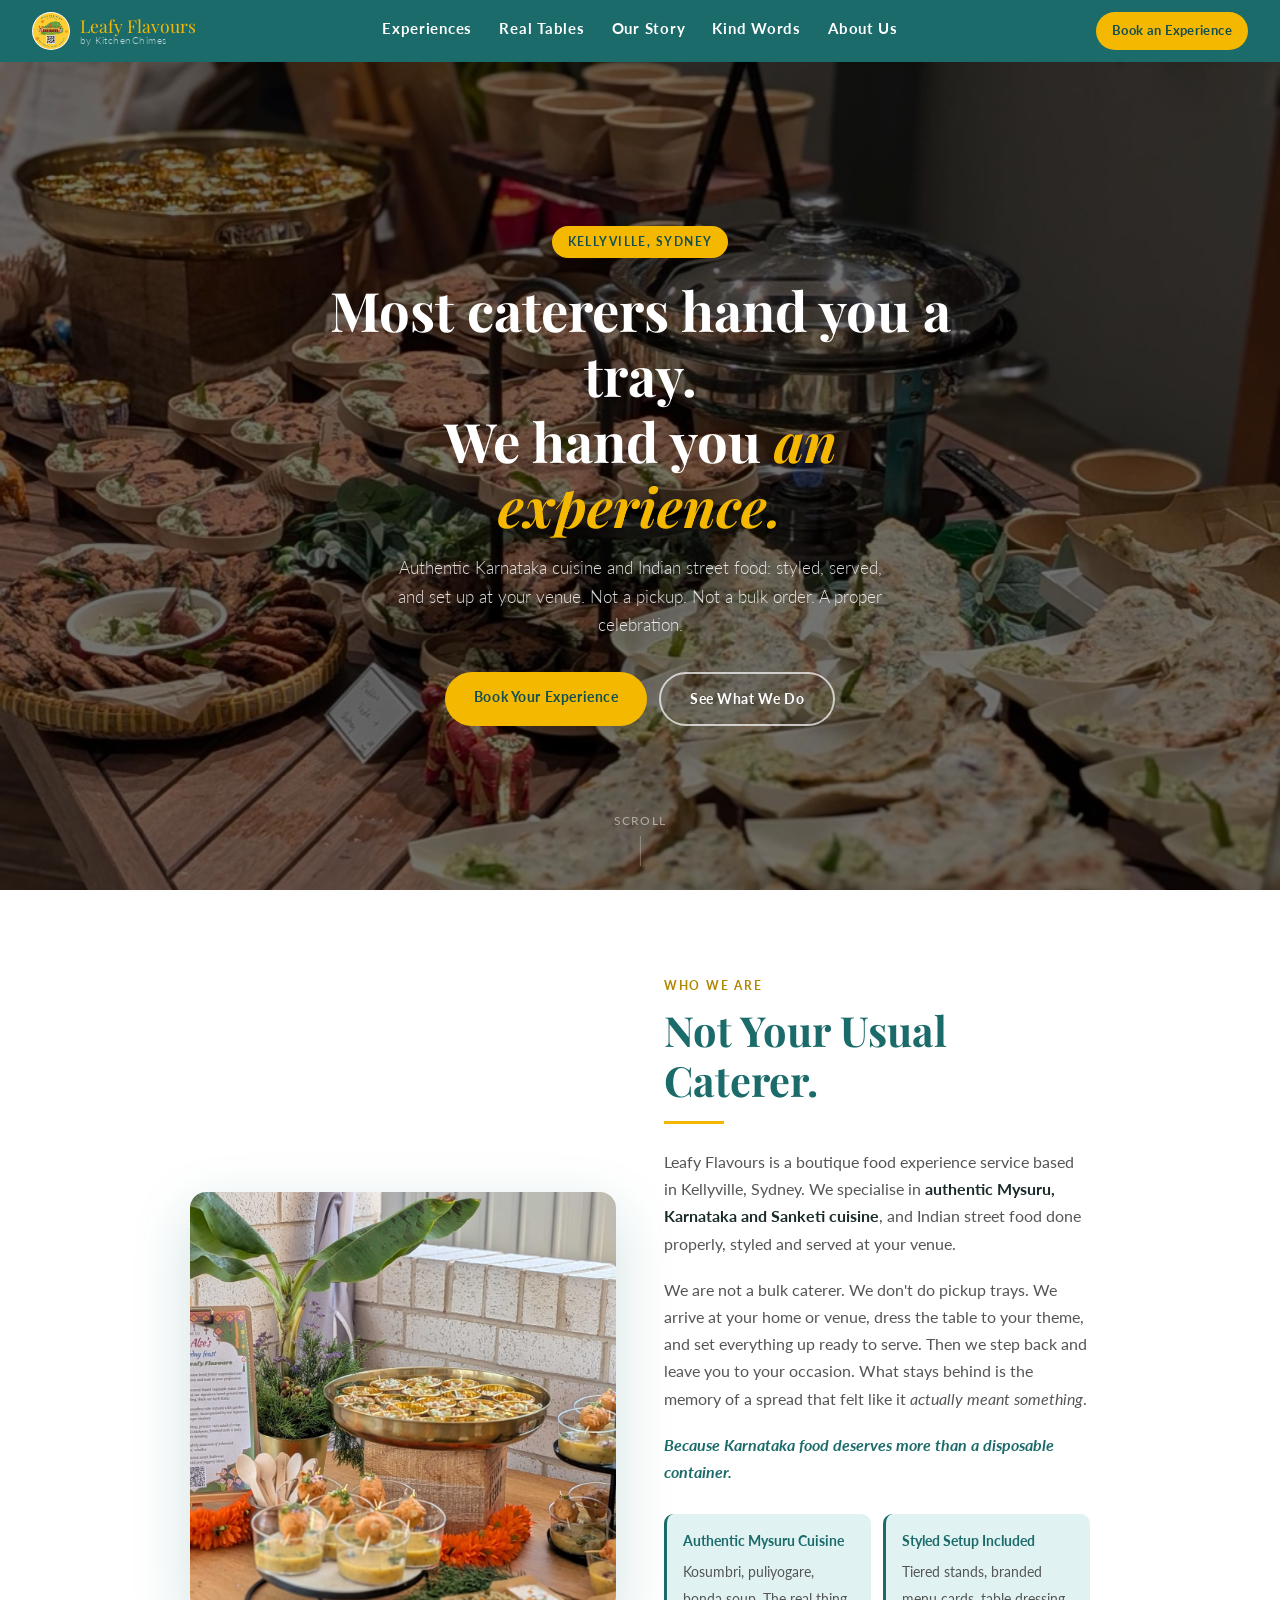
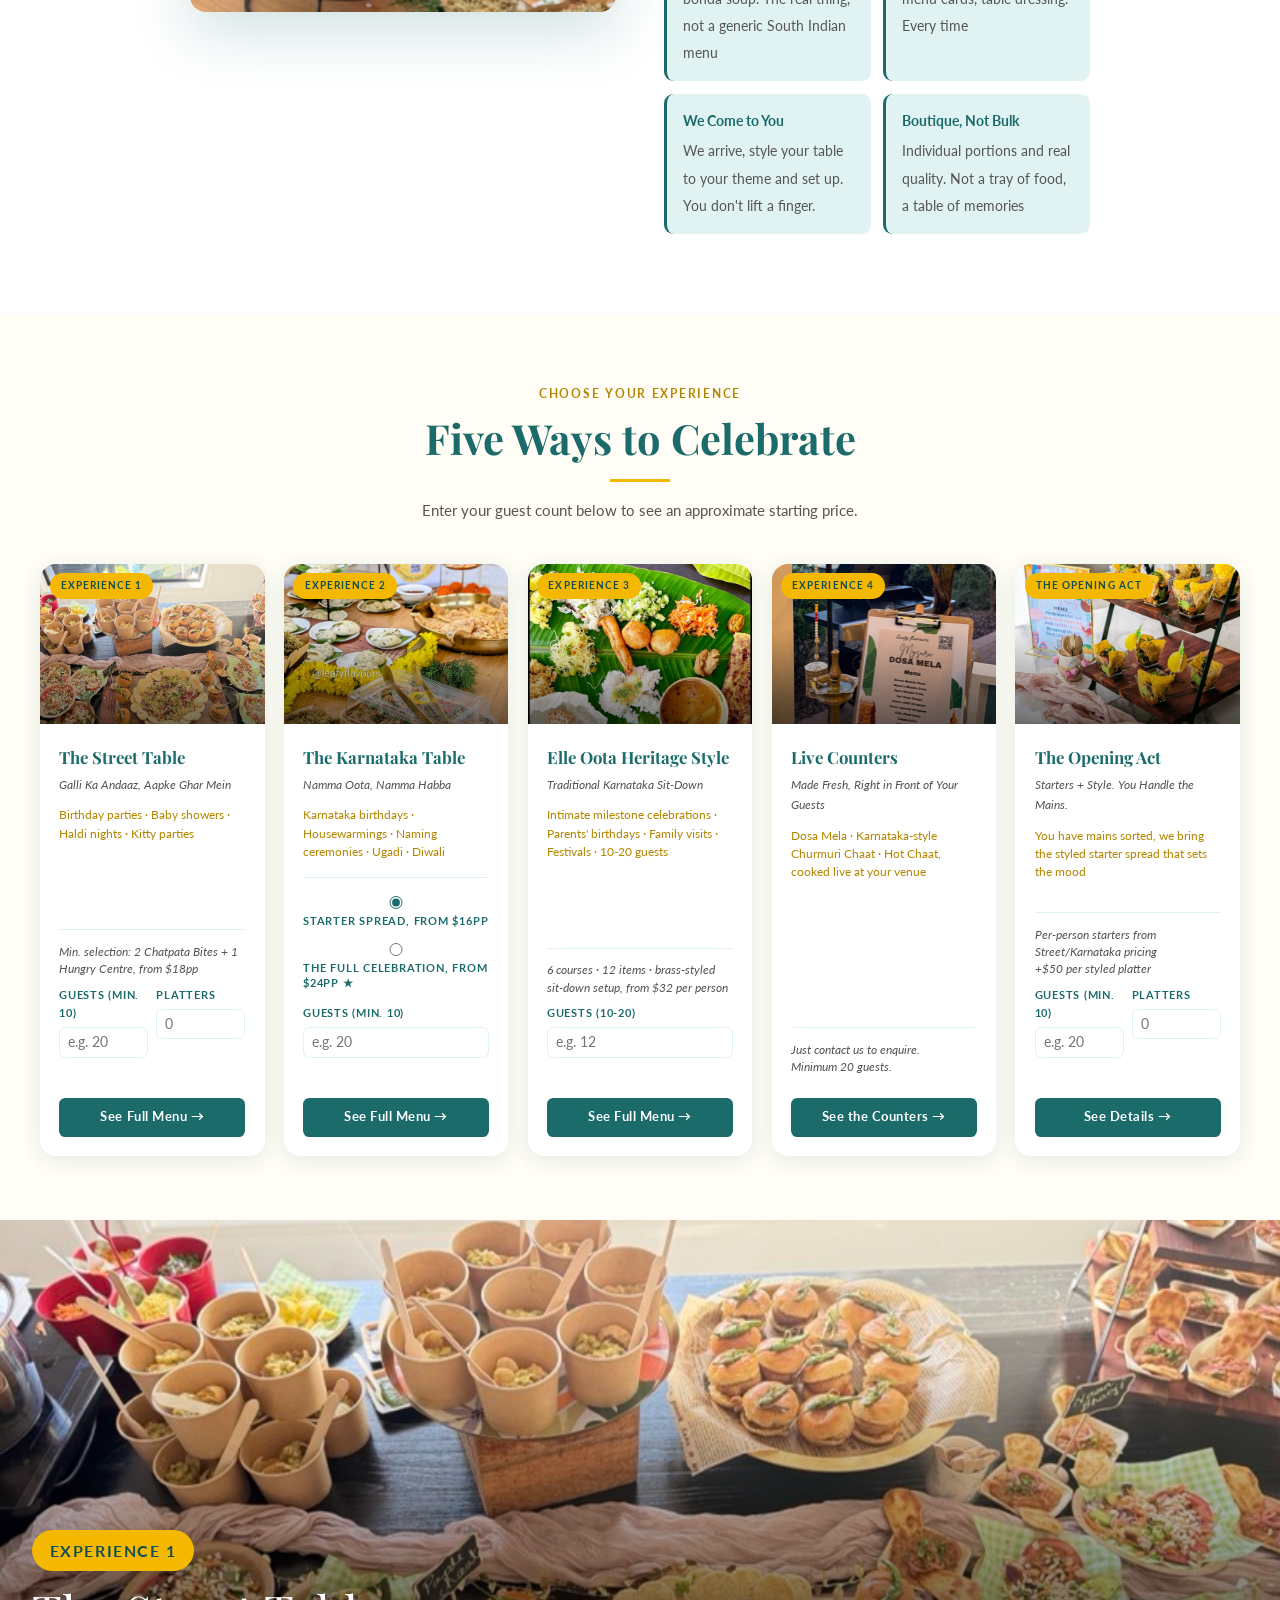
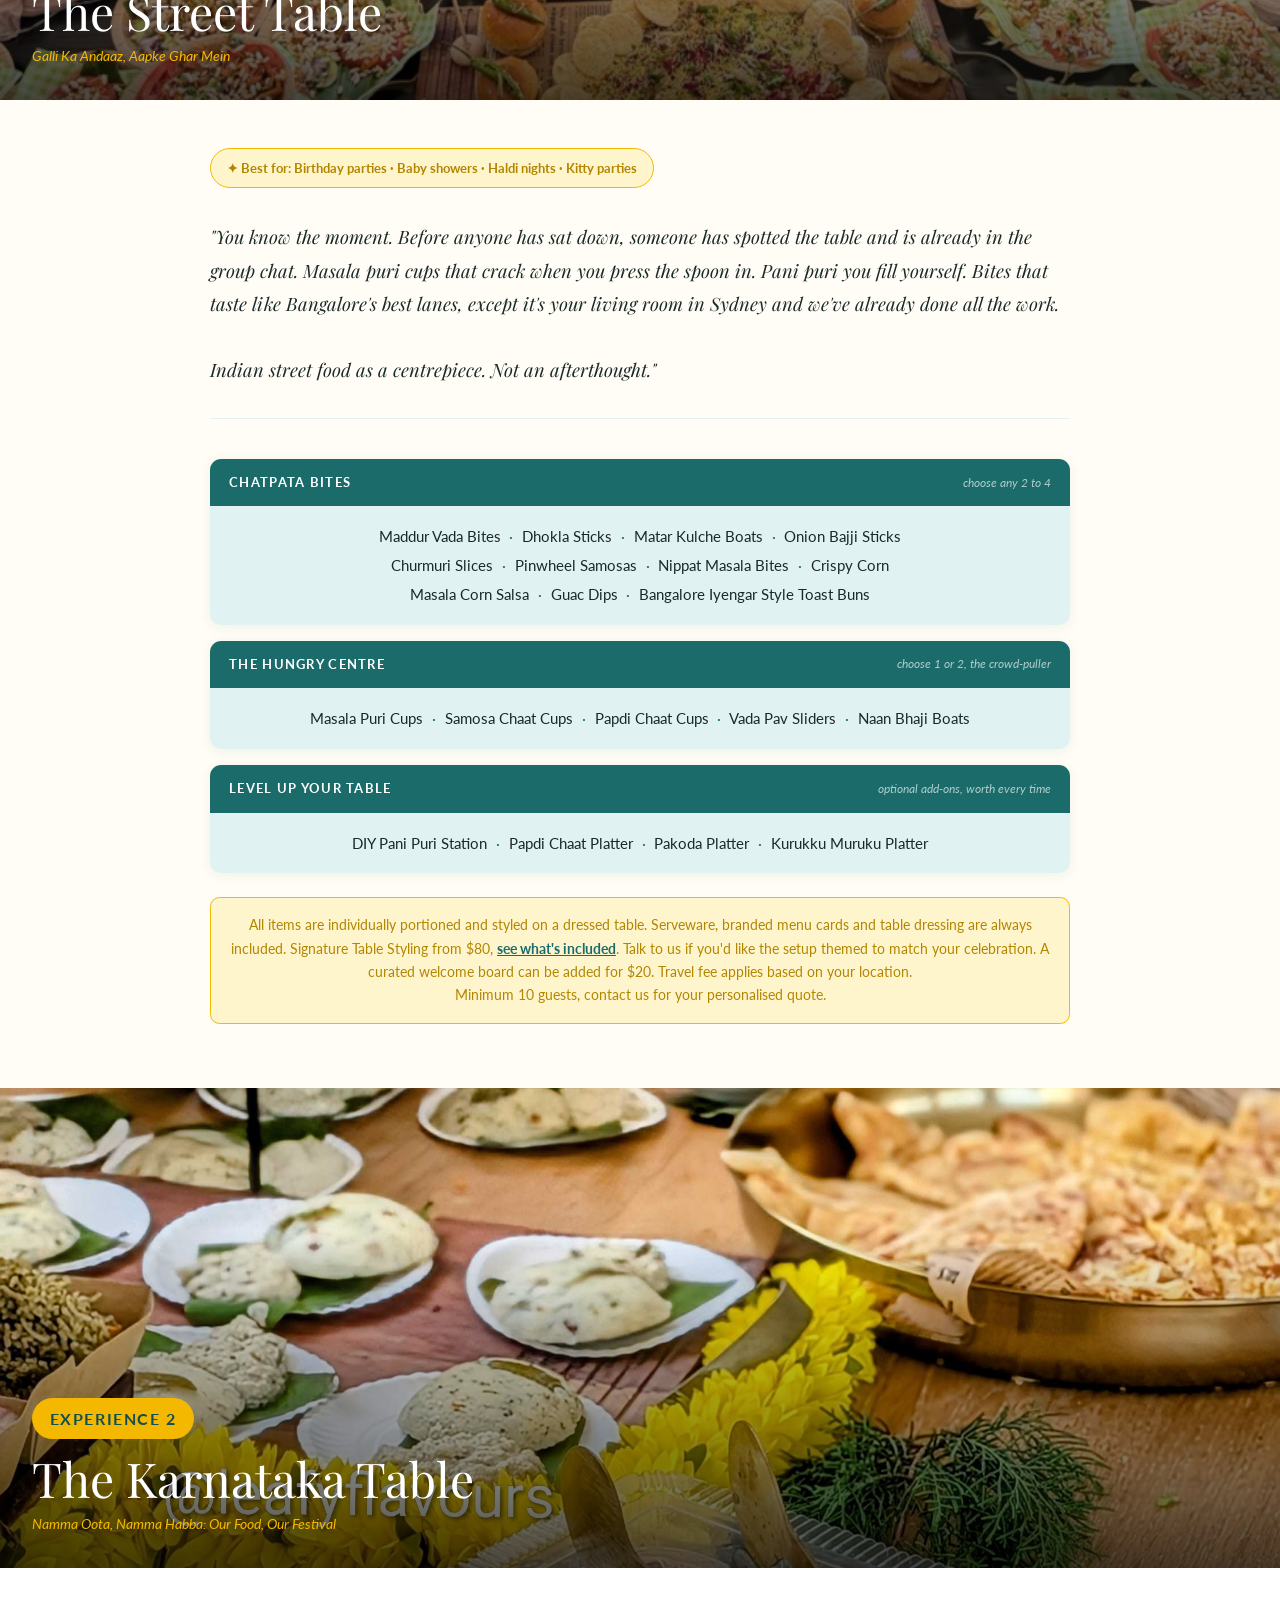
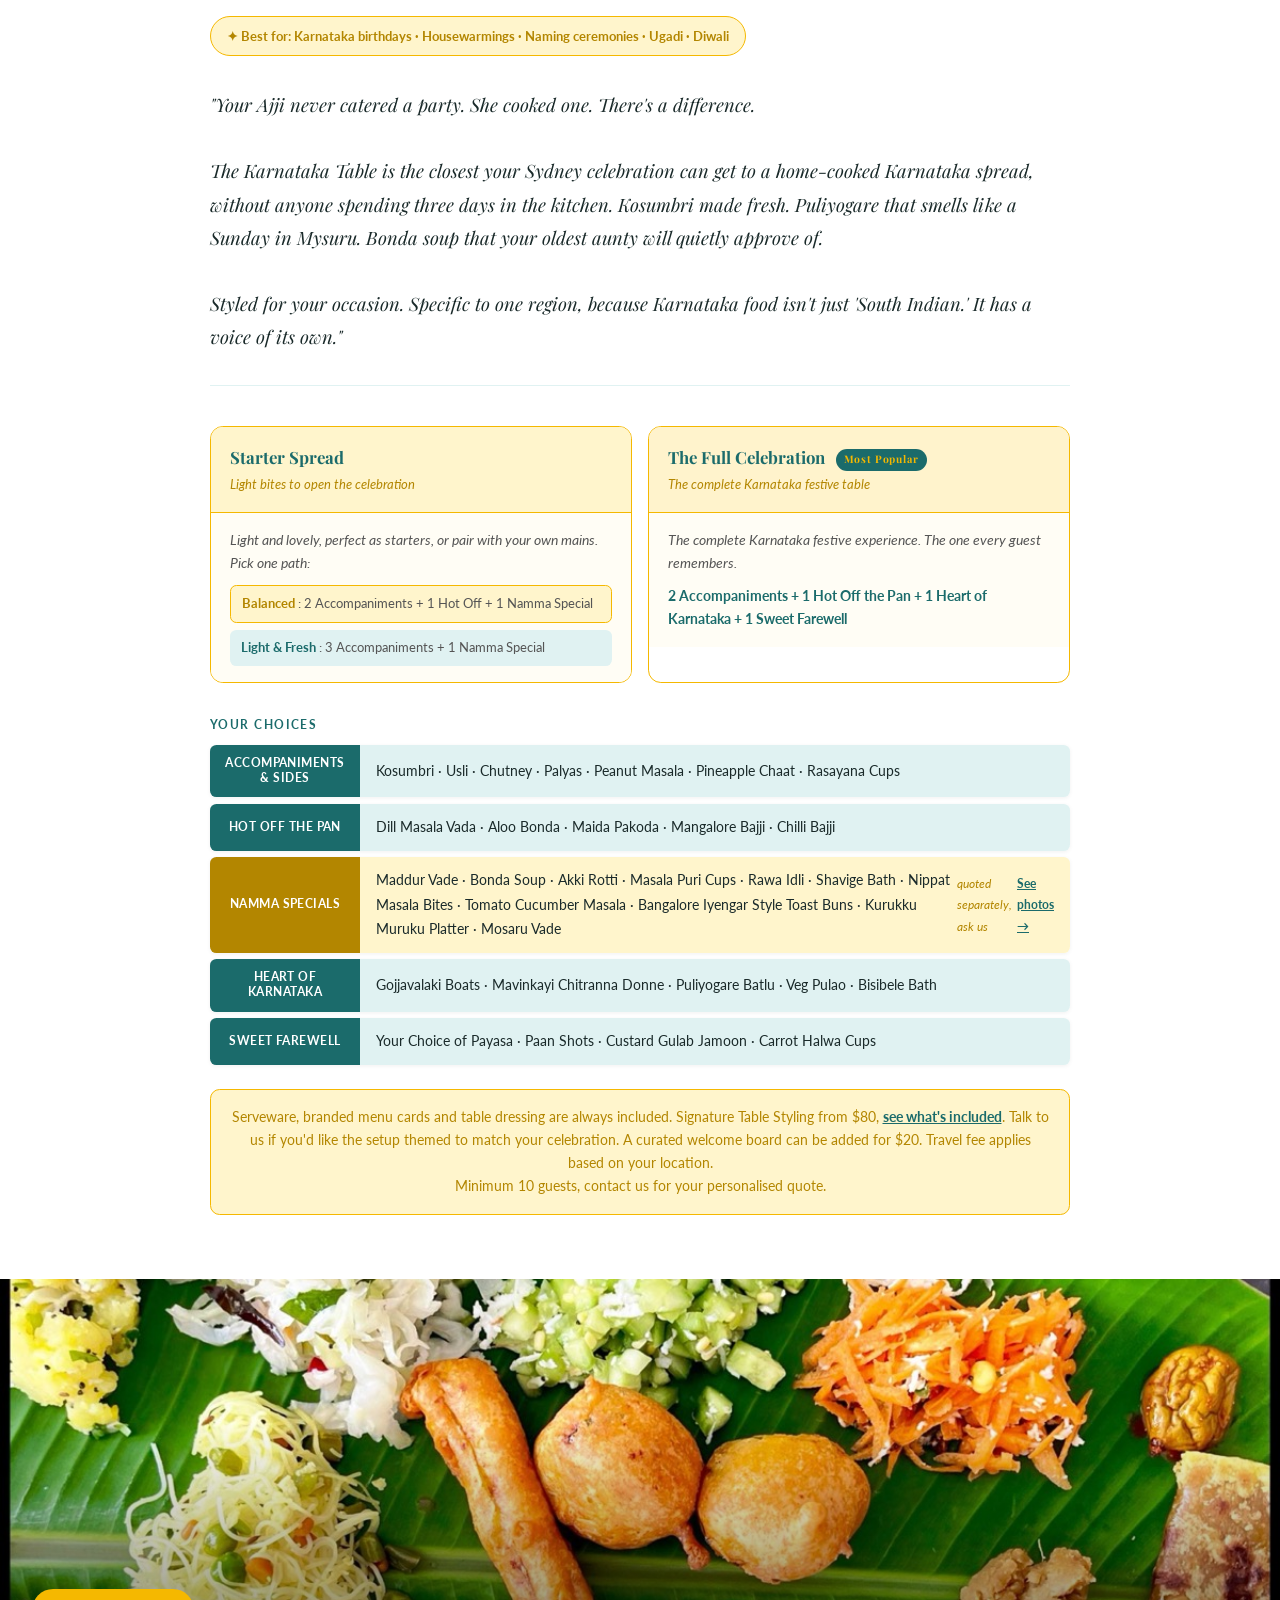
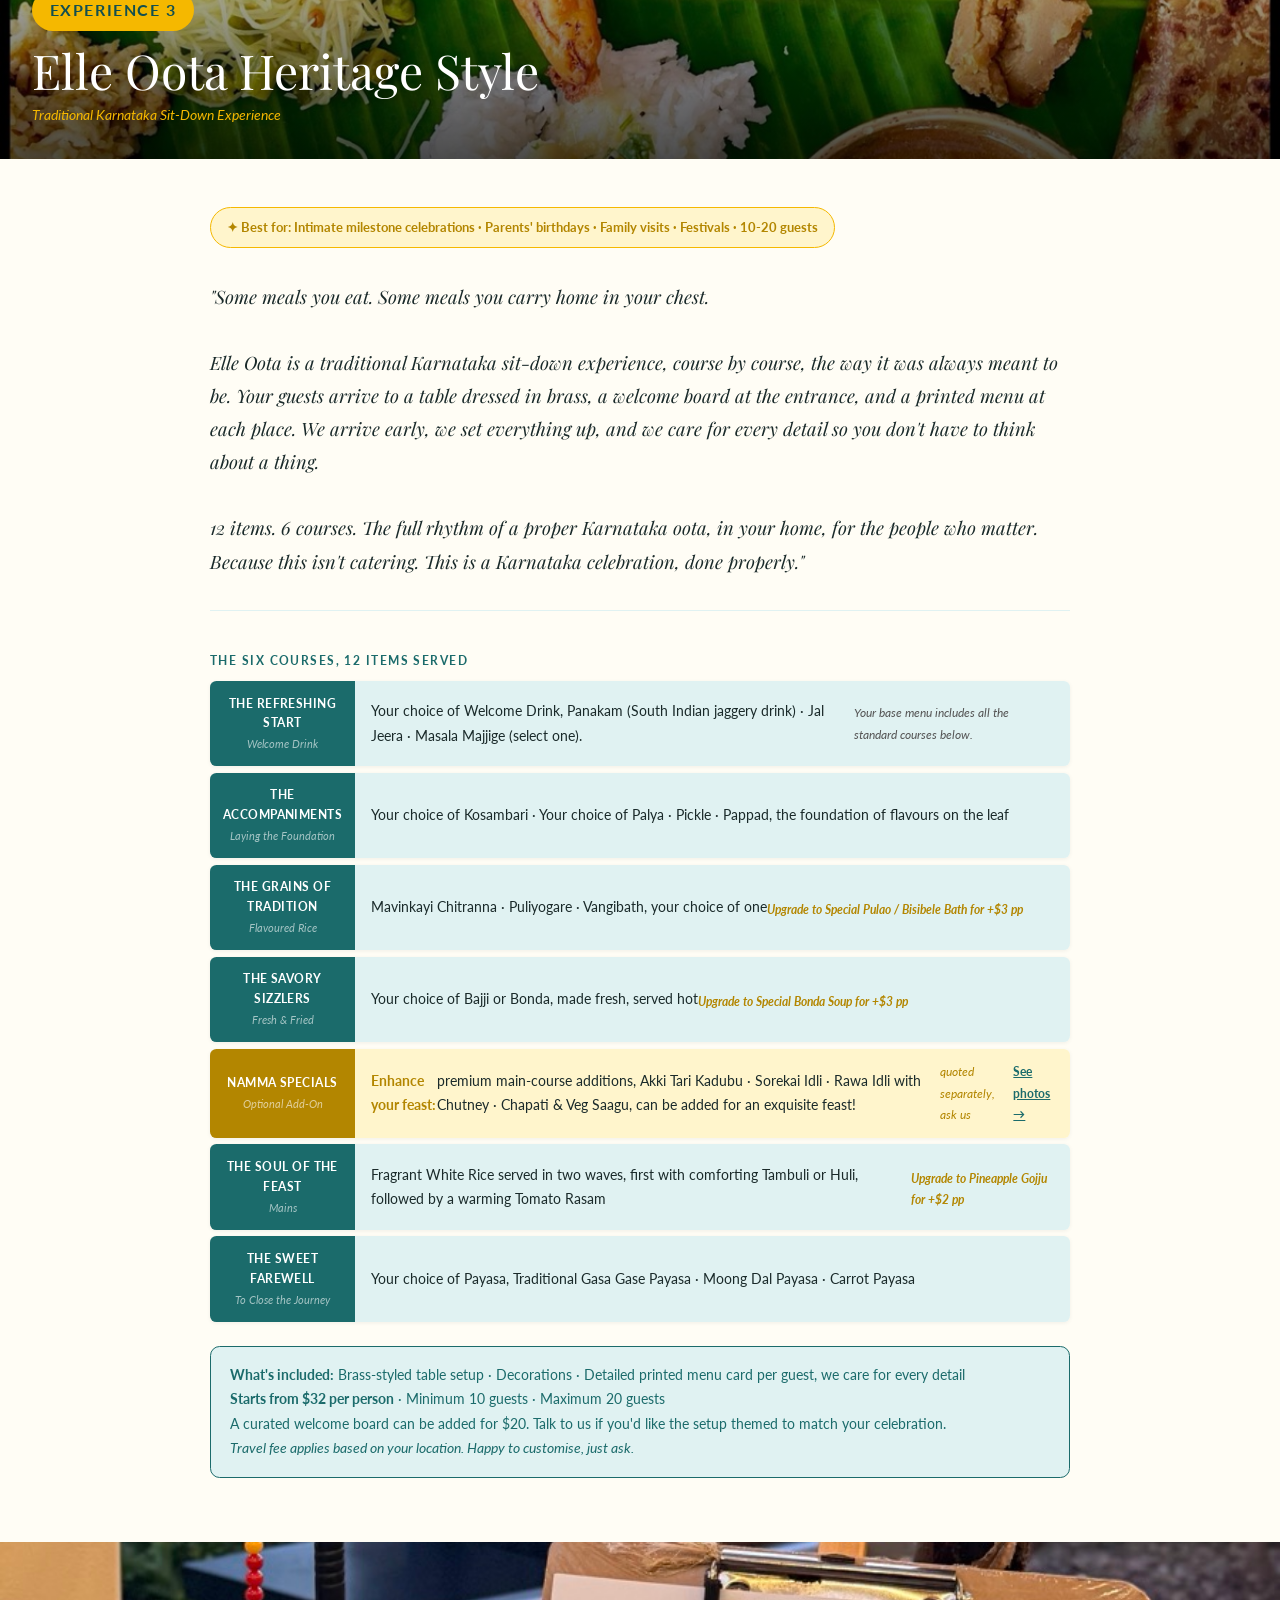
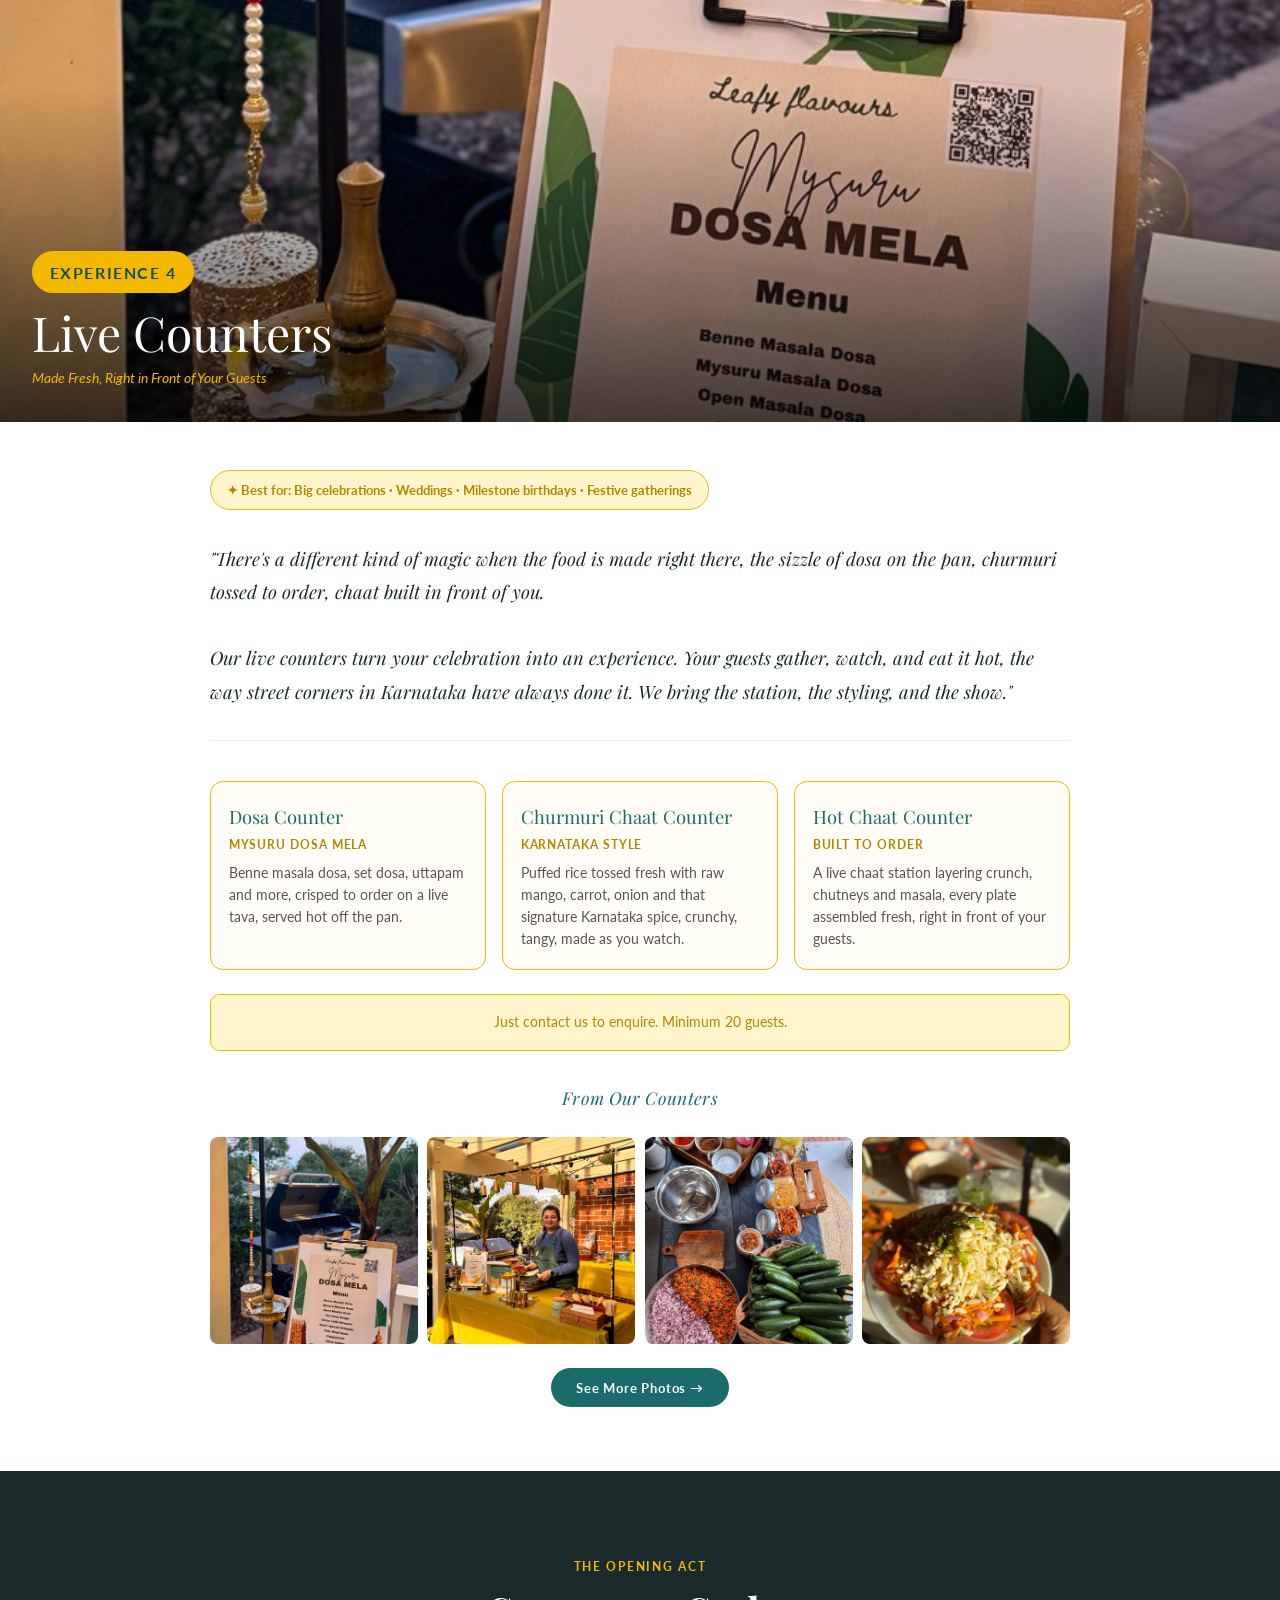
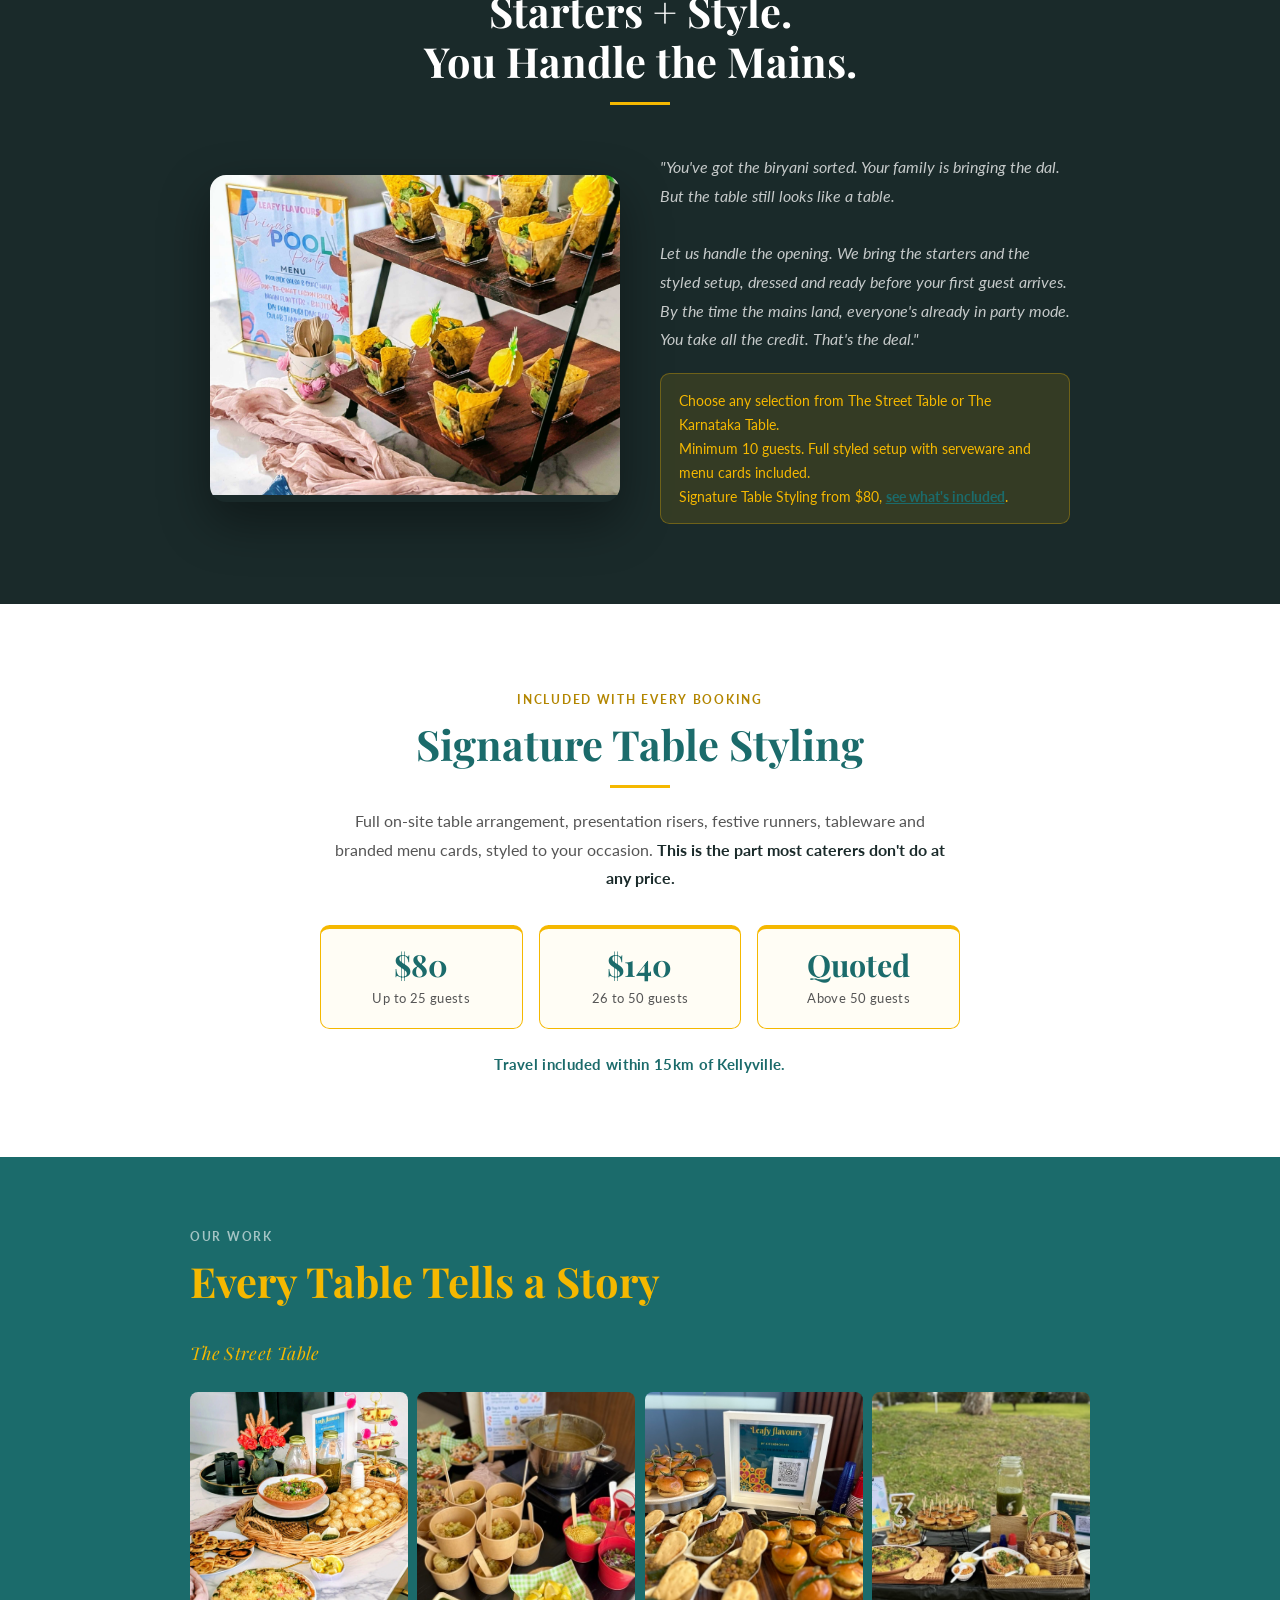
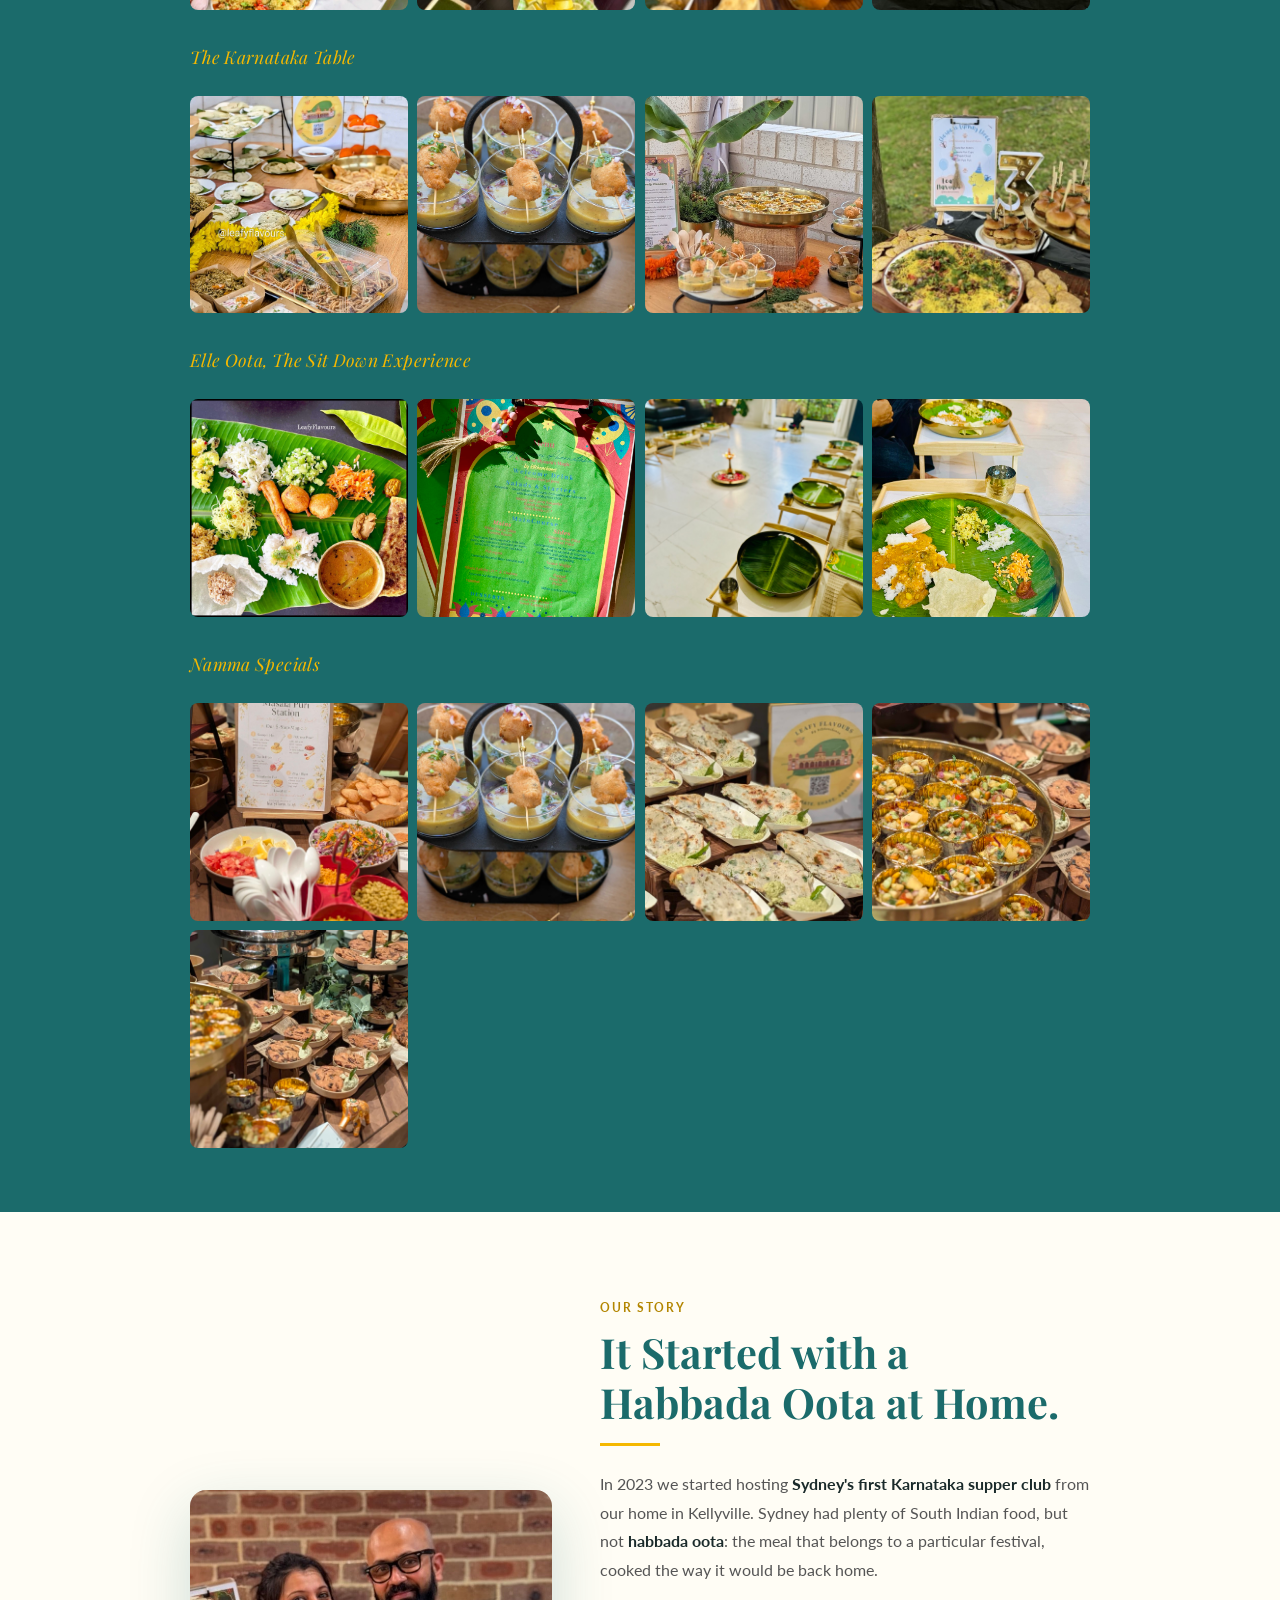
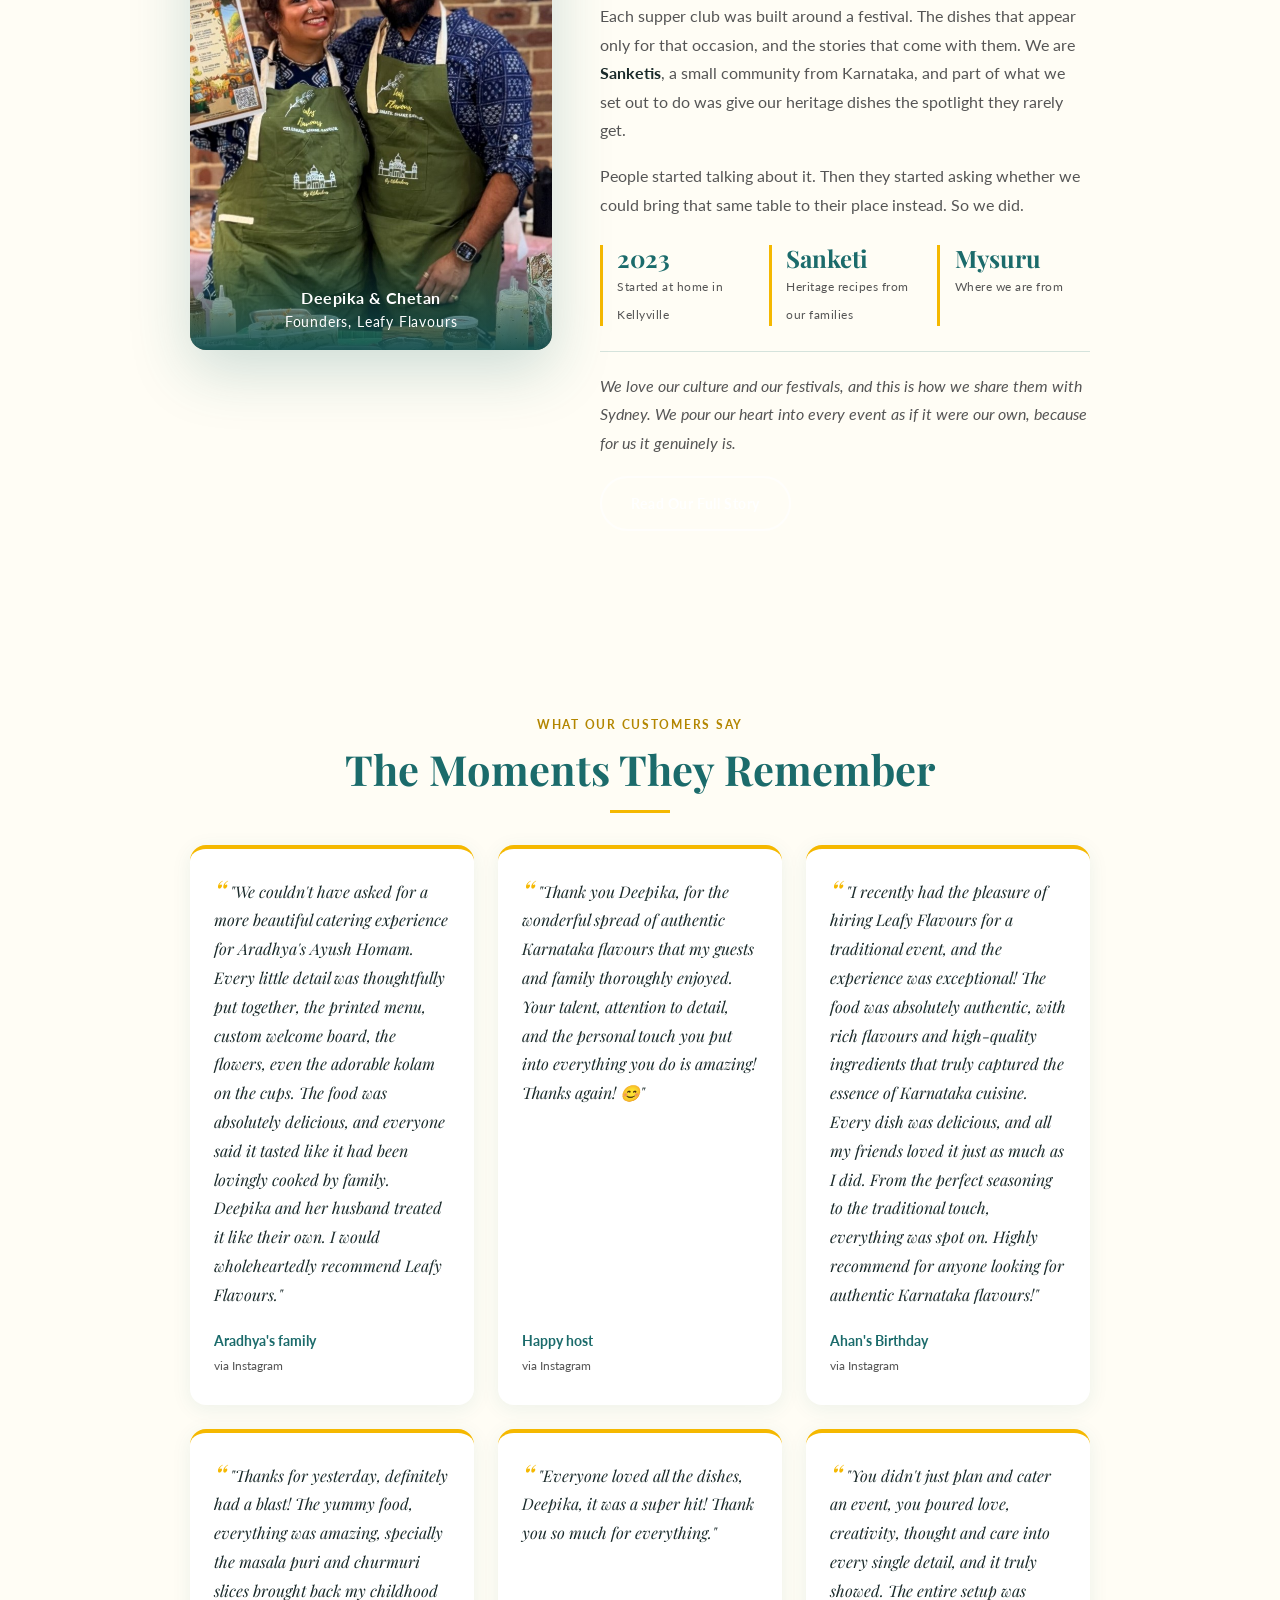
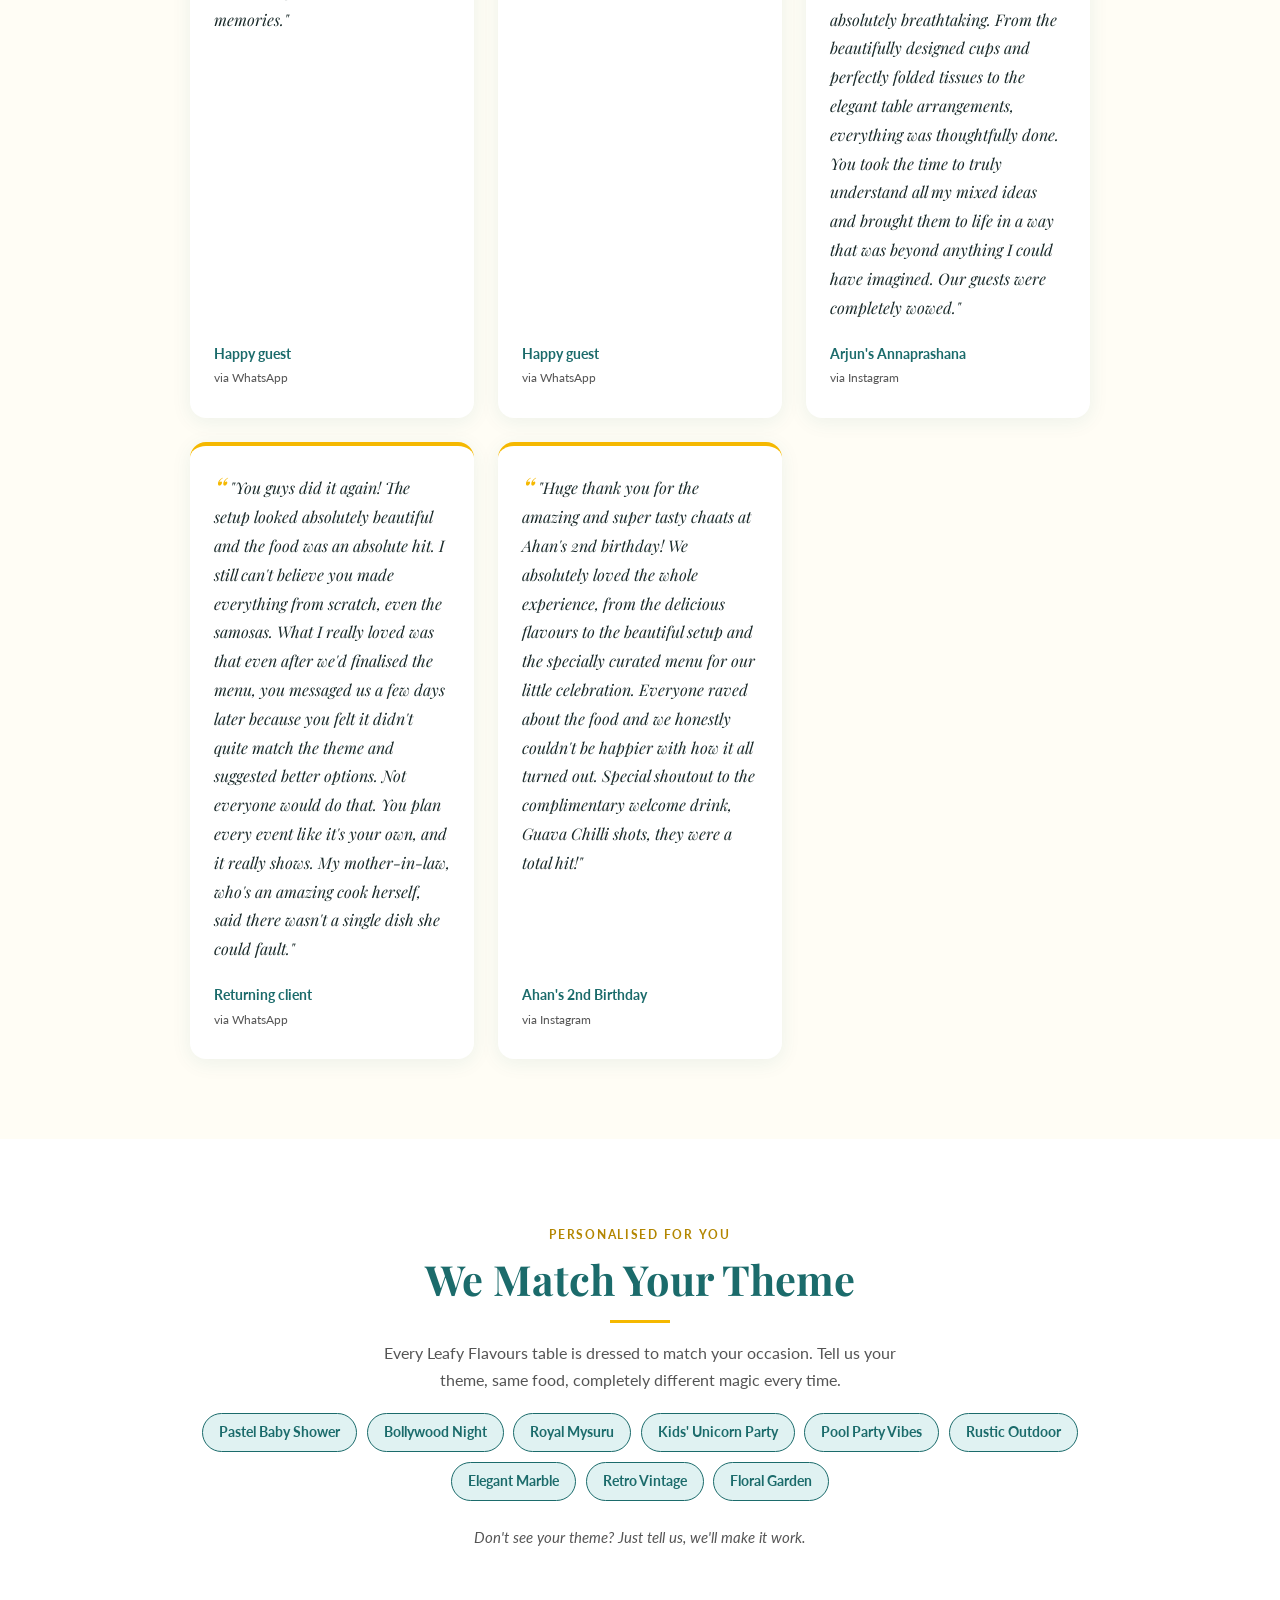
==== commit efa0143d: "Signature Table Styling pricing, menu additions, nav expansion Pricing: - New Signature Table Stylin" ====
--- a/index.html
+++ b/index.html
@@ -22,7 +22,9 @@
   </a>
   <nav class="header-nav-group">
     <a href="#experiences" class="header-nav">Experiences</a>
+    <a href="#gallery" class="header-nav">Real Tables</a>
     <a href="#our-story" class="header-nav">Our Story</a>
+    <a href="#reviews" class="header-nav">Kind Words</a>
     <a href="about.html" class="header-nav">About Us</a>
   </nav>
   <div class="header-actions">
@@ -63,7 +65,7 @@
         <hr class="gold-rule"/>
         <p>
           Leafy Flavours is a boutique food experience service based in Kellyville, Sydney.
-          We specialise in <strong>authentic Mysuru and Karnataka cuisine</strong>, and Indian
+          We specialise in <strong>authentic Mysuru, Karnataka and Sanketi cuisine</strong>, and Indian
           street food done properly, styled and served at your venue.
         </p>
         <p>
@@ -98,6 +100,568 @@
   </div>
 </section>
 
+<!-- ── EXPERIENCE OVERVIEW ───────────────────────────────── -->
+<section class="exp-overview" id="experiences">
+  <div class="exp-overview-header">
+    <span class="section-label">Choose Your Experience</span>
+    <h2 class="section-title">Five Ways to Celebrate</h2>
+    <hr class="gold-rule" style="margin: 1rem auto;"/>
+    <p style="color: var(--grey); font-size: 0.95rem;">Enter your guest count below to see an approximate starting price.</p>
+  </div>
+  <div class="exp-cards">
+
+    <div class="exp-card">
+      <div class="exp-card-img">
+        <img src="images/street1.jpg" alt="The Street Table"/>
+        <div class="exp-card-img-overlay"></div>
+        <span class="exp-card-badge">Experience 1</span>
+      </div>
+      <div class="exp-card-body">
+        <div class="exp-card-name">The Street Table</div>
+        <div class="exp-card-sub">Galli Ka Andaaz, Aapke Ghar Mein</div>
+        <div class="exp-card-best">Birthday parties · Baby showers · Haldi nights · Kitty parties</div>
+        <div class="exp-card-estimator">
+          <p class="est-note">Min. selection: 2 Chatpata Bites + 1 Hungry Centre, from $18pp</p>
+          <div class="est-row">
+            <div class="est-field">
+              <label>Guests (min. 10)</label>
+              <input type="number" id="guests-street" min="10" placeholder="e.g. 20" oninput="calcStreet()"/>
+            </div>
+            <div class="est-field">
+              <label>Platters</label>
+              <input type="number" id="platters-street" min="0" max="5" placeholder="0" oninput="calcStreet()"/>
+            </div>
+          </div>
+          <div class="exp-card-price" id="price-street"></div>
+        </div>
+        <a href="#street-table" class="exp-card-link">See Full Menu →</a>
+      </div>
+    </div>
+
+    <div class="exp-card">
+      <div class="exp-card-img">
+        <img src="images/karnataka1.jpg" alt="The Karnataka Table"/>
+        <div class="exp-card-img-overlay"></div>
+        <span class="exp-card-badge">Experience 2</span>
+      </div>
+      <div class="exp-card-body">
+        <div class="exp-card-name">The Karnataka Table</div>
+        <div class="exp-card-sub">Namma Oota, Namma Habba</div>
+        <div class="exp-card-best">Karnataka birthdays · Housewarmings · Naming ceremonies · Ugadi · Diwali</div>
+        <div class="exp-card-estimator">
+          <div class="est-tiers">
+            <label class="est-tier-opt"><input type="radio" name="tier-karn" value="16" checked onchange="calcKarnataka()"/> Starter Spread, from $16pp</label>
+            <label class="est-tier-opt"><input type="radio" name="tier-karn" value="24" onchange="calcKarnataka()"/> The Full Celebration, from $24pp ★</label>
+          </div>
+          <div class="est-field">
+            <label>Guests (min. 10)</label>
+            <input type="number" id="guests-karnataka" min="10" placeholder="e.g. 20" oninput="calcKarnataka()"/>
+          </div>
+          <div class="exp-card-price" id="price-karnataka"></div>
+        </div>
+        <a href="#karnataka-table" class="exp-card-link">See Full Menu →</a>
+      </div>
+    </div>
+
+    <div class="exp-card">
+      <div class="exp-card-img">
+        <img src="images/sitdown-hero.jpg" alt="Elle Oota Heritage Style"/>
+        <div class="exp-card-img-overlay"></div>
+        <span class="exp-card-badge">Experience 3</span>
+      </div>
+      <div class="exp-card-body">
+        <div class="exp-card-name">Elle Oota Heritage Style</div>
+        <div class="exp-card-sub">Traditional Karnataka Sit-Down</div>
+        <div class="exp-card-best">Intimate milestone celebrations · Parents' birthdays · Family visits · Festivals · 10-20 guests</div>
+        <div class="exp-card-estimator">
+          <p class="est-note">6 courses · 12 items · brass-styled sit-down setup, from $32 per person</p>
+          <div class="est-field">
+            <label>Guests (10-20)</label>
+            <input type="number" id="guests-elleoota" min="10" max="20" placeholder="e.g. 12" oninput="calcElleOota()"/>
+          </div>
+          <div class="exp-card-price" id="price-elleoota"></div>
+        </div>
+        <a href="#elle-oota" class="exp-card-link">See Full Menu →</a>
+      </div>
+    </div>
+
+    <div class="exp-card">
+      <div class="exp-card-img">
+        <img src="images/livecounter-dosa.jpg" alt="Live Counters, Mysuru Dosa Mela station" style="object-position: center 62%;"/>
+        <div class="exp-card-img-overlay"></div>
+        <span class="exp-card-badge">Experience 4</span>
+      </div>
+      <div class="exp-card-body">
+        <div class="exp-card-name">Live Counters</div>
+        <div class="exp-card-sub">Made Fresh, Right in Front of Your Guests</div>
+        <div class="exp-card-best">Dosa Mela · Karnataka-style Churmuri Chaat · Hot Chaat, cooked live at your venue</div>
+        <div class="exp-card-estimator">
+          <p class="est-note">Just contact us to enquire.<br/>Minimum 20 guests.</p>
+        </div>
+        <a href="#live-counters" class="exp-card-link">See the Counters →</a>
+      </div>
+    </div>
+
+    <div class="exp-card">
+      <div class="exp-card-img">
+        <img src="images/opening.jpg" alt="The Opening Act"/>
+        <div class="exp-card-img-overlay"></div>
+        <span class="exp-card-badge">The Opening Act</span>
+      </div>
+      <div class="exp-card-body">
+        <div class="exp-card-name">The Opening Act</div>
+        <div class="exp-card-sub">Starters + Style. You Handle the Mains.</div>
+        <div class="exp-card-best">You have mains sorted, we bring the styled starter spread that sets the mood</div>
+        <div class="exp-card-estimator">
+          <p class="est-note">Per-person starters from Street/Karnataka pricing<br/>+$50 per styled platter</p>
+          <div class="est-row">
+            <div class="est-field">
+              <label>Guests (min. 10)</label>
+              <input type="number" id="guests-opening" min="10" placeholder="e.g. 20" oninput="calcOpening()"/>
+            </div>
+            <div class="est-field">
+              <label>Platters</label>
+              <input type="number" id="platters-opening" min="0" max="5" placeholder="0" oninput="calcOpening()"/>
+            </div>
+          </div>
+          <div class="exp-card-price" id="price-opening"></div>
+        </div>
+        <a href="#opening-act" class="exp-card-link">See Details →</a>
+      </div>
+    </div>
+
+  </div>
+</section>
+
+<!-- ── EXPERIENCE 1: STREET TABLE ──────────────────────── -->
+<article class="exp" id="street-table">
+  <div class="exp-hero">
+    <img src="images/street1.jpg" alt="Leafy Flavours Indian street food table"/>
+    <div class="exp-hero-overlay">
+      <div>
+        <div class="exp-hero-label">Experience 1</div>
+        <div class="exp-hero-title">The Street Table</div>
+        <div class="exp-hero-sub">Galli Ka Andaaz, Aapke Ghar Mein</div>
+      </div>
+    </div>
+  </div>
+  <div class="exp-body">
+    <div class="exp-body-inner">
+      <div class="exp-best-for">
+        ✦ Best for: Birthday parties · Baby showers · Haldi nights · Kitty parties
+      </div>
+      <p class="exp-pitch">
+        "You know the moment. Before anyone has sat down, someone has spotted the table
+        and is already in the group chat. Masala puri cups that crack when you press the
+        spoon in. Pani puri you fill yourself. Bites that taste like Bangalore's best
+        lanes, except it's your living room in Sydney and we've already done all the work.<br/><br/>
+        Indian street food as a centrepiece. Not an afterthought."
+      </p>
+
+      <div class="cat-box">
+        <div class="cat-head">
+          <span class="cat-head-title">Chatpata Bites</span>
+          <span class="cat-head-instr">choose any 2 to 4</span>
+        </div>
+        <div class="cat-items">
+          Maddur Vada Bites <span class="dot">·</span>
+          Dhokla Sticks <span class="dot">·</span>
+          Matar Kulche Boats <span class="dot">·</span>
+          Onion Bajji Sticks<br/>
+          Churmuri Slices <span class="dot">·</span>
+          Pinwheel Samosas <span class="dot">·</span>
+          Nippat Masala Bites <span class="dot">·</span>
+          Crispy Corn<br/>
+          Masala Corn Salsa <span class="dot">·</span>
+          Guac Dips <span class="dot">·</span>
+          Bangalore Iyengar Style Toast Buns
+        </div>
+      </div>
+
+      <div class="cat-box">
+        <div class="cat-head">
+          <span class="cat-head-title">The Hungry Centre</span>
+          <span class="cat-head-instr">choose 1 or 2, the crowd-puller</span>
+        </div>
+        <div class="cat-items">
+          Masala Puri Cups <span class="dot">·</span>
+          Samosa Chaat Cups <span class="dot">·</span>
+          Papdi Chaat Cups <span class="dot">·</span>
+          Vada Pav Sliders <span class="dot">·</span>
+          Naan Bhaji Boats
+        </div>
+      </div>
+
+      <div class="cat-box">
+        <div class="cat-head">
+          <span class="cat-head-title">Level Up Your Table</span>
+          <span class="cat-head-instr">optional add-ons, worth every time</span>
+        </div>
+        <div class="cat-items">
+          DIY Pani Puri Station <span class="dot">·</span>
+          Papdi Chaat Platter <span class="dot">·</span>
+          Pakoda Platter <span class="dot">·</span>
+          Kurukku Muruku Platter
+        </div>
+      </div>
+
+      <div class="exp-note">
+        All items are individually portioned and styled on a dressed table.
+        Serveware, branded menu cards and table dressing are always included.
+        Signature Table Styling from $80, <a href="#styling" style="color: var(--teal); font-weight: 700;">see what's included</a>.
+        Talk to us if you'd like the setup themed to match your celebration.
+        A curated welcome board can be added for $20. Travel fee applies based on your location.<br/>
+        Minimum 10 guests, contact us for your personalised quote.
+      </div>
+
+    </div>
+  </div>
+</article>
+
+<!-- ── EXPERIENCE 2: KARNATAKA TABLE ───────────────────── -->
+<article class="exp" id="karnataka-table" style="background: var(--white);">
+  <div class="exp-hero">
+    <img src="images/karnataka1.jpg" alt="Leafy Flavours Karnataka Table spread"/>
+    <div class="exp-hero-overlay">
+      <div>
+        <div class="exp-hero-label">Experience 2</div>
+        <div class="exp-hero-title">The Karnataka Table</div>
+        <div class="exp-hero-sub">Namma Oota, Namma Habba: Our Food, Our Festival</div>
+      </div>
+    </div>
+  </div>
+  <div class="exp-body" style="background: var(--white);">
+    <div class="exp-body-inner">
+      <div class="exp-best-for">
+        ✦ Best for: Karnataka birthdays · Housewarmings · Naming ceremonies · Ugadi · Diwali
+      </div>
+      <p class="exp-pitch">
+        "Your Ajji never catered a party. She cooked one. There's a difference.<br/><br/>
+        The Karnataka Table is the closest your Sydney celebration can get to a home-cooked
+        Karnataka spread, without anyone spending three days in the kitchen. Kosumbri made
+        fresh. Puliyogare that smells like a Sunday in Mysuru. Bonda soup that your oldest
+        aunty will quietly approve of.<br/><br/>
+        Styled for your occasion. Specific to one region, because Karnataka food isn't just
+        'South Indian.' It has a voice of its own."
+      </p>
+
+      <div class="tier-grid">
+        <div class="tier-card">
+          <div class="tier-card-head">
+            <div class="tier-card-name">Starter Spread</div>
+            <div class="tier-card-sub">Light bites to open the celebration</div>
+          </div>
+          <div class="tier-card-body">
+            <p class="tier-card-desc">Light and lovely, perfect as starters, or pair with your own mains. Pick one path:</p>
+            <div style="display: flex; flex-direction: column; gap: 0.45rem; margin-top: 0.3rem;">
+              <div style="background: var(--gold-light); border-radius: 0.4rem; padding: 0.45rem 0.7rem; font-size: 0.8rem; border: 1px solid var(--gold);">
+                <span style="font-weight: 700; color: var(--gold-dark);">Balanced</span>
+                <span style="color: var(--grey);">: 2 Accompaniments + 1 Hot Off + 1 Namma Special</span>
+              </div>
+              <div style="background: var(--teal-light); border-radius: 0.4rem; padding: 0.45rem 0.7rem; font-size: 0.8rem;">
+                <span style="font-weight: 700; color: var(--teal);">Light &amp; Fresh</span>
+                <span style="color: var(--grey);">: 3 Accompaniments + 1 Namma Special</span>
+              </div>
+            </div>
+          </div>
+        </div>
+        <div class="tier-card">
+          <div class="tier-card-head" style="background: #fff3cc; border-color: var(--gold);">
+            <div class="tier-card-name">
+              The Full Celebration
+              <span class="popular-badge">Most Popular</span>
+            </div>
+            <div class="tier-card-sub">The complete Karnataka festive table</div>
+          </div>
+          <div class="tier-card-body">
+            <p class="tier-card-desc">The complete Karnataka festive experience. The one every guest remembers.</p>
+            <p class="tier-card-picks">2 Accompaniments + 1 Hot Off the Pan + 1 Heart of Karnataka + 1 Sweet Farewell</p>
+          </div>
+        </div>
+      </div>
+
+      <div class="choice-rows">
+        <p class="choice-rows-title">Your Choices</p>
+        <div class="choice-row">
+          <div class="choice-row-label">Accompaniments &amp; Sides</div>
+          <div class="choice-row-items">Kosumbri · Usli · Chutney · Palyas · Peanut Masala · Pineapple Chaat · Rasayana Cups</div>
+        </div>
+        <div class="choice-row">
+          <div class="choice-row-label">Hot Off the Pan</div>
+          <div class="choice-row-items">Dill Masala Vada · Aloo Bonda · Maida Pakoda · Mangalore Bajji · Chilli Bajji</div>
+        </div>
+        <div class="choice-row">
+          <div class="choice-row-label" style="background: var(--gold-dark);">Namma Specials</div>
+          <div class="choice-row-items" style="background: var(--gold-light); color: var(--dark);">Maddur Vade · Bonda Soup · Akki Rotti · Masala Puri Cups · Rawa Idli · Shavige Bath · Nippat Masala Bites · Tomato Cucumber Masala · Bangalore Iyengar Style Toast Buns · Kurukku Muruku Platter · Mosaru Vade &nbsp;<span style="font-size: 0.78rem; color: var(--gold-dark); font-style: italic;">quoted separately, ask us</span> &nbsp;<a href="#namma-specials" style="font-size: 0.78rem; font-weight: 700; color: var(--teal); text-decoration: underline;">See photos →</a></div>
+        </div>
+        <div class="choice-row">
+          <div class="choice-row-label">Heart of Karnataka</div>
+          <div class="choice-row-items">Gojjavalaki Boats · Mavinkayi Chitranna Donne · Puliyogare Batlu · Veg Pulao · Bisibele Bath</div>
+        </div>
+        <div class="choice-row">
+          <div class="choice-row-label">Sweet Farewell</div>
+          <div class="choice-row-items">Your Choice of Payasa · Paan Shots · Custard Gulab Jamoon · Carrot Halwa Cups</div>
+        </div>
+      </div>
+
+      <div class="exp-note">
+        Serveware, branded menu cards and table dressing are always included.
+        Signature Table Styling from $80, <a href="#styling" style="color: var(--teal); font-weight: 700;">see what's included</a>.
+        Talk to us if you'd like the setup themed to match your celebration.
+        A curated welcome board can be added for $20. Travel fee applies based on your location.<br/>
+        Minimum 10 guests, contact us for your personalised quote.
+      </div>
+    </div>
+  </div>
+</article>
+
+<!-- ── EXPERIENCE 3: ELLE OOTA ──────────────────────────── -->
+<article class="exp" id="elle-oota">
+  <div class="exp-hero">
+    <img src="images/sitdown-hero.jpg" alt="Elle Oota Heritage Style, Karnataka sit-down experience"/>
+    <div class="exp-hero-overlay">
+      <div>
+        <div class="exp-hero-label">Experience 3</div>
+        <div class="exp-hero-title">Elle Oota Heritage Style</div>
+        <div class="exp-hero-sub">Traditional Karnataka Sit-Down Experience</div>
+      </div>
+    </div>
+  </div>
+  <div class="exp-body">
+    <div class="exp-body-inner">
+      <div class="exp-best-for">
+        ✦ Best for: Intimate milestone celebrations · Parents' birthdays · Family visits · Festivals · 10-20 guests
+      </div>
+      <p class="exp-pitch">
+        "Some meals you eat. Some meals you carry home in your chest.<br/><br/>
+        Elle Oota is a traditional Karnataka sit-down experience, course by course, the way it was always meant to be. Your guests arrive to a table dressed in brass, a welcome board at the entrance, and a printed menu at each place. We arrive early, we set everything up, and we care for every detail so you don't have to think about a thing.<br/><br/>
+        12 items. 6 courses. The full rhythm of a proper Karnataka oota, in your home, for the people who matter.
+        Because this isn't catering. This is a Karnataka celebration, done properly."
+      </p>
+
+      <div style="margin-bottom: 1rem;">
+        <p class="choice-rows-title">The Six Courses, 12 Items Served</p>
+
+        <div class="course-row">
+          <div class="course-row-left">
+            <span class="course-name">The Refreshing Start</span>
+            <span class="course-sub">Welcome Drink</span>
+          </div>
+          <div class="course-row-right">Your choice of Welcome Drink, Panakam (South Indian jaggery drink) · Jal Jeera · Masala Majjige (select one).<br/><span style="font-size: 0.78rem; color: var(--grey); font-style: italic;">Your base menu includes all the standard courses below.</span></div>
+        </div>
+
+        <div class="course-row">
+          <div class="course-row-left">
+            <span class="course-name">The Accompaniments</span>
+            <span class="course-sub">Laying the Foundation</span>
+          </div>
+          <div class="course-row-right">Your choice of Kosambari · Your choice of Palya · Pickle · Pappad, the foundation of flavours on the leaf</div>
+        </div>
+
+        <div class="course-row">
+          <div class="course-row-left">
+            <span class="course-name">The Grains of Tradition</span>
+            <span class="course-sub">Flavoured Rice</span>
+          </div>
+          <div class="course-row-right">Mavinkayi Chitranna · Puliyogare · Vangibath, your choice of one<span style="display:block; font-size: 0.78rem; color: var(--gold-dark); font-style: italic; font-weight: 700; margin-top: 0.25rem;">Upgrade to Special Pulao / Bisibele Bath for +$3 pp</span></div>
+        </div>
+
+        <div class="course-row">
+          <div class="course-row-left">
+            <span class="course-name">The Savory Sizzlers</span>
+            <span class="course-sub">Fresh &amp; Fried</span>
+          </div>
+          <div class="course-row-right">Your choice of Bajji or Bonda, made fresh, served hot<span style="display:block; font-size: 0.78rem; color: var(--gold-dark); font-style: italic; font-weight: 700; margin-top: 0.25rem;">Upgrade to Special Bonda Soup for +$3 pp</span></div>
+        </div>
+
+        <div class="course-row">
+          <div class="course-row-left" style="background: var(--gold-dark);">
+            <span class="course-name">Namma Specials</span>
+            <span class="course-sub">Optional Add-On</span>
+          </div>
+          <div class="course-row-right" style="background: var(--gold-light);"><strong style="color: var(--gold-dark);">Enhance your feast:</strong> premium main-course additions, Akki Tari Kadubu · Sorekai Idli · Rawa Idli with Chutney · Chapati &amp; Veg Saagu, can be added for an exquisite feast! &nbsp;<span style="font-size: 0.78rem; color: var(--gold-dark); font-style: italic;">quoted separately, ask us</span> &nbsp;<a href="#namma-specials" style="font-size: 0.78rem; font-weight: 700; color: var(--teal); text-decoration: underline;">See photos →</a></div>
+        </div>
+
+        <div class="course-row">
+          <div class="course-row-left">
+            <span class="course-name">The Soul of the Feast</span>
+            <span class="course-sub">Mains</span>
+          </div>
+          <div class="course-row-right">Fragrant White Rice served in two waves, first with comforting Tambuli or Huli, followed by a warming Tomato Rasam<span style="display:block; font-size: 0.78rem; color: var(--gold-dark); font-style: italic; font-weight: 700; margin-top: 0.25rem;">Upgrade to Pineapple Gojju for +$2 pp</span></div>
+        </div>
+
+        <div class="course-row">
+          <div class="course-row-left">
+            <span class="course-name">The Sweet Farewell</span>
+            <span class="course-sub">To Close the Journey</span>
+          </div>
+          <div class="course-row-right">Your choice of Payasa, Traditional Gasa Gase Payasa · Moong Dal Payasa · Carrot Payasa</div>
+        </div>
+      </div>
+
+      <div class="exp-note" style="background: var(--teal-light); border-color: var(--teal); color: var(--teal); text-align: left; line-height: 1.8;">
+        <strong>What's included:</strong> Brass-styled table setup · Decorations · Detailed printed menu card per guest, we care for every detail<br/>
+        <strong>Starts from $32 per person</strong> · Minimum 10 guests · Maximum 20 guests<br/>
+        A curated welcome board can be added for $20. Talk to us if you'd like the setup themed to match your celebration.<br/>
+        <em>Travel fee applies based on your location. Happy to customise, just ask.</em>
+      </div>
+    </div>
+  </div>
+</article>
+
+<!-- ── EXPERIENCE 4: LIVE COUNTERS ──────────────────────── -->
+<article class="exp" id="live-counters" style="background: var(--white);">
+  <div class="exp-hero">
+    <img src="images/livecounter-dosa.jpg" alt="Leafy Flavours live counter, Mysuru Dosa Mela" style="object-position: center 62%;"/>
+    <div class="exp-hero-overlay">
+      <div>
+        <div class="exp-hero-label">Experience 4</div>
+        <div class="exp-hero-title">Live Counters</div>
+        <div class="exp-hero-sub">Made Fresh, Right in Front of Your Guests</div>
+      </div>
+    </div>
+  </div>
+  <div class="exp-body" style="background: var(--white);">
+    <div class="exp-body-inner">
+      <div class="exp-best-for">
+        ✦ Best for: Big celebrations · Weddings · Milestone birthdays · Festive gatherings
+      </div>
+      <p class="exp-pitch">
+        "There's a different kind of magic when the food is made right there, the sizzle
+        of dosa on the pan, churmuri tossed to order, chaat built in front of you.<br/><br/>
+        Our live counters turn your celebration into an experience. Your guests gather,
+        watch, and eat it hot, the way street corners in Karnataka have always done it.
+        We bring the station, the styling, and the show."
+      </p>
+
+      <div class="lc-counters">
+        <div class="counter-card">
+          <div class="counter-card-name">Dosa Counter</div>
+          <div class="counter-card-tag">Mysuru Dosa Mela</div>
+          <div class="counter-card-desc">Benne masala dosa, set dosa, uttapam and more, crisped to order on a live tava, served hot off the pan.</div>
+        </div>
+        <div class="counter-card">
+          <div class="counter-card-name">Churmuri Chaat Counter</div>
+          <div class="counter-card-tag">Karnataka Style</div>
+          <div class="counter-card-desc">Puffed rice tossed fresh with raw mango, carrot, onion and that signature Karnataka spice, crunchy, tangy, made as you watch.</div>
+        </div>
+        <div class="counter-card">
+          <div class="counter-card-name">Hot Chaat Counter</div>
+          <div class="counter-card-tag">Built to Order</div>
+          <div class="counter-card-desc">A live chaat station layering crunch, chutneys and masala, every plate assembled fresh, right in front of your guests.</div>
+        </div>
+      </div>
+
+      <div class="exp-note">
+        Just contact us to enquire. Minimum 20 guests.
+      </div>
+
+      <p class="gallery-sub" style="color: var(--teal); text-align: center;">From Our Counters</p>
+      <div class="gallery-grid lc-gallery">
+        <div class="gallery-item"><img src="images/livecounter-dosa.jpg" alt="Mysuru Dosa Mela menu board styled with brass lamp"/></div>
+        <div class="gallery-item"><img src="images/livecounter6.jpg" alt="Leafy Flavours dosa counter set up under the pergola"/></div>
+        <div class="gallery-item"><img src="images/livecounter1.jpg" alt="Churmuri chaat counter ingredients laid out fresh"/></div>
+        <div class="gallery-item"><img src="images/livecounter4.jpg" alt="A plate of Karnataka-style churmuri chaat"/></div>
+        <div class="gallery-item is-hidden"><img src="images/livecounter2.jpg" alt="Live churmuri chaat counter in action"/></div>
+        <div class="gallery-item is-hidden"><img src="images/livecounter3.jpg" alt="Styled live counter with festive bunting and lights"/></div>
+        <div class="gallery-item is-hidden"><img src="images/livecounter5.jpg" alt="Dosa Mela counter styled with brass and floral details"/></div>
+      </div>
+      <div class="see-more-wrap">
+        <button class="see-more-btn" type="button" onclick="toggleLcGallery(this)">See More Photos →</button>
+      </div>
+    </div>
+  </div>
+</article>
+
+<!-- ── OPENING ACT ────────────────────────────────────────── -->
+<section class="opening-act" id="opening-act">
+  <div class="section-inner" style="text-align:center; margin-bottom: 3rem;">
+    <span class="section-label">The Opening Act</span>
+    <h2 class="section-title">Starters + Style.<br/>You Handle the Mains.</h2>
+    <hr class="gold-rule" style="margin: 1rem auto 0;"/>
+  </div>
+  <div class="opening-act-grid">
+    <div class="opening-act-img">
+      <img src="images/opening.jpg" alt="Leafy Flavours starter setup"/>
+    </div>
+    <div class="opening-act-text">
+      <p>
+        "You've got the biryani sorted. Your family is bringing the dal. But the table
+        still looks like a table.<br/><br/>
+        Let us handle the opening. We bring the starters and the styled setup, dressed
+        and ready before your first guest arrives. By the time the mains land, everyone's
+        already in party mode. You take all the credit. That's the deal."
+      </p>
+      <div class="opening-act-note">
+        Choose any selection from The Street Table or The Karnataka Table.<br/>
+        Minimum 10 guests. Full styled setup with serveware and menu cards included.<br/>
+        Signature Table Styling from $80, <a href="#styling" style="color: var(--teal); font-weight: 700;">see what's included</a>.
+      </div>
+    </div>
+  </div>
+</section>
+
+<!-- ── SIGNATURE TABLE STYLING ─────────────────────────────── -->
+<section class="styling" id="styling">
+  <div class="section-inner">
+    <span class="section-label">Included With Every Booking</span>
+    <h2 class="section-title">Signature Table Styling</h2>
+    <hr class="gold-rule" style="margin: 1rem auto;"/>
+    <p class="styling-lede">
+      Full on-site table arrangement, presentation risers, festive runners, tableware
+      and branded menu cards, styled to your occasion.
+      <strong>This is the part most caterers don't do at any price.</strong>
+    </p>
+    <div class="styling-tiers">
+      <div class="styling-tier"><b>$80</b><span>Up to 25 guests</span></div>
+      <div class="styling-tier"><b>$140</b><span>26 to 50 guests</span></div>
+      <div class="styling-tier"><b>Quoted</b><span>Above 50 guests</span></div>
+    </div>
+    <p class="styling-note">Travel included within 15km of Kellyville.</p>
+  </div>
+</section>
+
+<!-- ── GALLERY ─────────────────────────────────────────────── -->
+<section class="gallery" id="gallery">
+  <div class="section-inner">
+    <span class="section-label">Our Work</span>
+    <h2 class="section-title">Every Table Tells a Story</h2>
+
+    <p class="gallery-sub">The Street Table</p>
+    <div class="gallery-grid">
+      <div class="gallery-item"><img src="images/gallery1.jpg" alt="The Street Table setup"/></div>
+      <div class="gallery-item"><img src="images/street2.jpg" alt="Masala Puri Station"/></div>
+      <div class="gallery-item"><img src="images/gallery4.jpg" alt="Vada Pav Sliders"/></div>
+      <div class="gallery-item"><img src="images/gallery2.jpg" alt="Street food outdoor setup"/></div>
+    </div>
+
+    <p class="gallery-sub">The Karnataka Table</p>
+    <div class="gallery-grid">
+      <div class="gallery-item"><img src="images/karnataka1.jpg" alt="Karnataka Table spread"/></div>
+      <div class="gallery-item"><img src="images/karnataka2.jpg" alt="Karnataka bites close up"/></div>
+      <div class="gallery-item"><img src="images/karnataka3.jpg" alt="Karnataka Table styled setup"/></div>
+      <div class="gallery-item"><img src="images/gallery3.jpg" alt="Karnataka outdoor event"/></div>
+    </div>
+
+    <p class="gallery-sub">Elle Oota, The Sit Down Experience</p>
+    <div class="gallery-grid">
+      <div class="gallery-item"><img src="images/sitdown-hero.jpg" alt="Elle Oota sit-down experience"/></div>
+      <div class="gallery-item"><img src="images/sitdown4.jpg" alt="Sit down Karnataka dining"/></div>
+      <div class="gallery-item"><img src="images/sitdown2.jpg" alt="Elle Oota event setup"/></div>
+      <div class="gallery-item"><img src="images/sitdown3.jpg" alt="Karnataka sit-down food"/></div>
+    </div>
+
+    <p class="gallery-sub" id="namma-specials">Namma Specials</p>
+    <div class="gallery-grid">
+      <div class="gallery-item"><img src="images/namma1.jpg" alt="Masala Puri Station live counter"/></div>
+      <div class="gallery-item"><img src="images/namma2.jpg" alt="Bonda soup shots styled on a stand"/></div>
+      <div class="gallery-item"><img src="images/namma3.jpg" alt="Akki Rotti with fresh chutney"/></div>
+      <div class="gallery-item"><img src="images/namma4.jpg" alt="Pineapple chaat cups in a brass tray"/></div>
+      <div class="gallery-item"><img src="images/namma5.jpg" alt="Nippat Masala chaat spread"/></div>
+    </div>
+  </div>
+</section>
+
 <!-- ── OUR STORY ─────────────────────────────────────────── -->
 <section class="story" id="our-story">
   <div class="section-inner">
@@ -114,10 +678,10 @@
         <h2 class="section-title">It Started with a Habbada Oota at Home.</h2>
         <hr class="gold-rule"/>
         <p>
-          In 2023 we began hosting <strong>Sydney's first Karnataka supper club</strong>
-          in our home in Kellyville. Sydney had plenty of South Indian food, but not this:
-          the <strong>habbada oota</strong>, the meal that belongs to a particular festival,
-          served the way it is served back home.
+          In 2023 we started hosting <strong>Sydney's first Karnataka supper club</strong>
+          from our home in Kellyville. Sydney had plenty of South Indian food, but not
+          <strong>habbada oota</strong>: the meal that belongs to a particular festival,
+          cooked the way it would be back home.
         </p>
         <p>
           Each supper club was built around a festival. The dishes that appear only for that
@@ -156,543 +720,8 @@
   </div>
 </section>
 
-<!-- ── EXPERIENCE OVERVIEW ───────────────────────────────── -->
-<section class="exp-overview" id="experiences">
-  <div class="exp-overview-header">
-    <span class="section-label">Choose Your Experience</span>
-    <h2 class="section-title">Five Ways to Celebrate</h2>
-    <hr class="gold-rule" style="margin: 1rem auto;"/>
-    <p style="color: var(--grey); font-size: 0.95rem;">Enter your guest count below to see an approximate starting price.</p>
-  </div>
-  <div class="exp-cards">
-
-    <div class="exp-card">
-      <div class="exp-card-img">
-        <img src="images/street1.jpg" alt="The Street Table"/>
-        <div class="exp-card-img-overlay"></div>
-        <span class="exp-card-badge">Experience 1</span>
-      </div>
-      <div class="exp-card-body">
-        <div class="exp-card-name">The Street Table</div>
-        <div class="exp-card-sub">Galli Ka Andaaz, Aapke Ghar Mein</div>
-        <div class="exp-card-best">Birthday parties · Baby showers · Haldi nights · Kitty parties</div>
-        <div class="exp-card-estimator">
-          <p class="est-note">Min. selection: 2 Chatpata Bites + 1 Hungry Centre, from $18pp</p>
-          <div class="est-row">
-            <div class="est-field">
-              <label>Guests (min. 10)</label>
-              <input type="number" id="guests-street" min="10" placeholder="e.g. 20" oninput="calcStreet()"/>
-            </div>
-            <div class="est-field">
-              <label>Platters</label>
-              <input type="number" id="platters-street" min="0" max="5" placeholder="0" oninput="calcStreet()"/>
-            </div>
-          </div>
-          <div class="exp-card-price" id="price-street"></div>
-        </div>
-        <a href="#street-table" class="exp-card-link">See Full Menu →</a>
-      </div>
-    </div>
-
-    <div class="exp-card">
-      <div class="exp-card-img">
-        <img src="images/karnataka1.jpg" alt="The Karnataka Table"/>
-        <div class="exp-card-img-overlay"></div>
-        <span class="exp-card-badge">Experience 2</span>
-      </div>
-      <div class="exp-card-body">
-        <div class="exp-card-name">The Karnataka Table</div>
-        <div class="exp-card-sub">Namma Oota, Namma Habba</div>
-        <div class="exp-card-best">Karnataka birthdays · Housewarmings · Naming ceremonies · Ugadi · Diwali</div>
-        <div class="exp-card-estimator">
-          <div class="est-tiers">
-            <label class="est-tier-opt"><input type="radio" name="tier-karn" value="16" checked onchange="calcKarnataka()"/> Starter Spread, from $16pp</label>
-            <label class="est-tier-opt"><input type="radio" name="tier-karn" value="24" onchange="calcKarnataka()"/> The Full Celebration, from $24pp ★</label>
-          </div>
-          <div class="est-field">
-            <label>Guests (min. 10)</label>
-            <input type="number" id="guests-karnataka" min="10" placeholder="e.g. 20" oninput="calcKarnataka()"/>
-          </div>
-          <div class="exp-card-price" id="price-karnataka"></div>
-        </div>
-        <a href="#karnataka-table" class="exp-card-link">See Full Menu →</a>
-      </div>
-    </div>
-
-    <div class="exp-card">
-      <div class="exp-card-img">
-        <img src="images/sitdown-hero.jpg" alt="Elle Oota Heritage Style"/>
-        <div class="exp-card-img-overlay"></div>
-        <span class="exp-card-badge">Experience 3</span>
-      </div>
-      <div class="exp-card-body">
-        <div class="exp-card-name">Elle Oota Heritage Style</div>
-        <div class="exp-card-sub">Traditional Karnataka Sit-Down</div>
-        <div class="exp-card-best">Intimate milestone celebrations · Parents' birthdays · Family visits · Festivals · 10-20 guests</div>
-        <div class="exp-card-estimator">
-          <p class="est-note">6 courses · 12 items · brass-styled sit-down setup, from $32 per person</p>
-          <div class="est-field">
-            <label>Guests (10-20)</label>
-            <input type="number" id="guests-elleoota" min="10" max="20" placeholder="e.g. 12" oninput="calcElleOota()"/>
-          </div>
-          <div class="exp-card-price" id="price-elleoota"></div>
-        </div>
-        <a href="#elle-oota" class="exp-card-link">See Full Menu →</a>
-      </div>
-    </div>
-
-    <div class="exp-card">
-      <div class="exp-card-img">
-        <img src="images/livecounter-dosa.jpg" alt="Live Counters, Mysuru Dosa Mela station" style="object-position: center 62%;"/>
-        <div class="exp-card-img-overlay"></div>
-        <span class="exp-card-badge">Experience 4</span>
-      </div>
-      <div class="exp-card-body">
-        <div class="exp-card-name">Live Counters</div>
-        <div class="exp-card-sub">Made Fresh, Right in Front of Your Guests</div>
-        <div class="exp-card-best">Dosa Mela · Karnataka-style Churmuri Chaat · Hot Chaat, cooked live at your venue</div>
-        <div class="exp-card-estimator">
-          <p class="est-note">Just contact us to enquire.<br/>Minimum 20 guests.</p>
-        </div>
-        <a href="#live-counters" class="exp-card-link">See the Counters →</a>
-      </div>
-    </div>
-
-    <div class="exp-card">
-      <div class="exp-card-img">
-        <img src="images/opening.jpg" alt="The Opening Act"/>
-        <div class="exp-card-img-overlay"></div>
-        <span class="exp-card-badge">The Opening Act</span>
-      </div>
-      <div class="exp-card-body">
-        <div class="exp-card-name">The Opening Act</div>
-        <div class="exp-card-sub">Starters + Style. You Handle the Mains.</div>
-        <div class="exp-card-best">You have mains sorted, we bring the styled starter spread that sets the mood</div>
-        <div class="exp-card-estimator">
-          <p class="est-note">Per-person starters from Street/Karnataka pricing<br/>+$50 per styled platter</p>
-          <div class="est-row">
-            <div class="est-field">
-              <label>Guests (min. 10)</label>
-              <input type="number" id="guests-opening" min="10" placeholder="e.g. 20" oninput="calcOpening()"/>
-            </div>
-            <div class="est-field">
-              <label>Platters</label>
-              <input type="number" id="platters-opening" min="0" max="5" placeholder="0" oninput="calcOpening()"/>
-            </div>
-          </div>
-          <div class="exp-card-price" id="price-opening"></div>
-        </div>
-        <a href="#opening-act" class="exp-card-link">See Details →</a>
-      </div>
-    </div>
-
-  </div>
-</section>
-
-<!-- ── EXPERIENCE 1: STREET TABLE ──────────────────────── -->
-<article class="exp" id="street-table">
-  <div class="exp-hero">
-    <img src="images/street1.jpg" alt="Leafy Flavours Indian street food table"/>
-    <div class="exp-hero-overlay">
-      <div>
-        <div class="exp-hero-label">Experience 1</div>
-        <div class="exp-hero-title">The Street Table</div>
-        <div class="exp-hero-sub">Galli Ka Andaaz, Aapke Ghar Mein</div>
-      </div>
-    </div>
-  </div>
-  <div class="exp-body">
-    <div class="exp-body-inner">
-      <div class="exp-best-for">
-        ✦ Best for: Birthday parties · Baby showers · Haldi nights · Kitty parties
-      </div>
-      <p class="exp-pitch">
-        "You know the moment. Before anyone has sat down, someone has spotted the table
-        and is already in the group chat. Masala puri cups that crack when you press the
-        spoon in. Pani puri you fill yourself. Bites that taste like Bangalore's best
-        lanes, except it's your living room in Sydney and we've already done all the work.<br/><br/>
-        Indian street food as a centrepiece. Not an afterthought."
-      </p>
-
-      <div class="cat-box">
-        <div class="cat-head">
-          <span class="cat-head-title">Chatpata Bites</span>
-          <span class="cat-head-instr">choose any 2 to 4</span>
-        </div>
-        <div class="cat-items">
-          Maddur Vada Bites <span class="dot">·</span>
-          Dhokla Sticks <span class="dot">·</span>
-          Matar Kulche Boats <span class="dot">·</span>
-          Onion Bajji Sticks<br/>
-          Churmuri Slices <span class="dot">·</span>
-          Pinwheel Samosas <span class="dot">·</span>
-          Nippat <span class="dot">·</span>
-          Crispy Corn <span class="dot">·</span>
-          Masala Corn Salsa <span class="dot">·</span>
-          Guac Dips
-        </div>
-      </div>
-
-      <div class="cat-box">
-        <div class="cat-head">
-          <span class="cat-head-title">The Hungry Centre</span>
-          <span class="cat-head-instr">choose 1 or 2, the crowd-puller</span>
-        </div>
-        <div class="cat-items">
-          Masala Puri Cups <span class="dot">·</span>
-          Samosa Chaat Cups <span class="dot">·</span>
-          Vada Pav Sliders <span class="dot">·</span>
-          Naan Bhaji Boats
-        </div>
-      </div>
-
-      <div class="cat-box">
-        <div class="cat-head">
-          <span class="cat-head-title">Level Up Your Table</span>
-          <span class="cat-head-instr">optional add-ons, worth every time</span>
-        </div>
-        <div class="cat-items">
-          DIY Pani Puri Station <span class="dot">·</span>
-          Papdi Chaat Platter <span class="dot">·</span>
-          Pakoda Platter
-        </div>
-      </div>
-
-      <div class="exp-note">
-        All items are individually portioned and styled on a dressed table.
-        Talk to us if you'd like the setup themed to match your celebration.
-        A curated welcome board can be added for $20. Travel fee applies based on your location.<br/>
-        Minimum 10 guests, contact us for your personalised quote.
-      </div>
-
-    </div>
-  </div>
-</article>
-
-<!-- ── EXPERIENCE 2: KARNATAKA TABLE ───────────────────── -->
-<article class="exp" id="karnataka-table" style="background: var(--white);">
-  <div class="exp-hero">
-    <img src="images/karnataka1.jpg" alt="Leafy Flavours Karnataka Table spread"/>
-    <div class="exp-hero-overlay">
-      <div>
-        <div class="exp-hero-label">Experience 2</div>
-        <div class="exp-hero-title">The Karnataka Table</div>
-        <div class="exp-hero-sub">Namma Oota, Namma Habba: Our Food, Our Festival</div>
-      </div>
-    </div>
-  </div>
-  <div class="exp-body" style="background: var(--white);">
-    <div class="exp-body-inner">
-      <div class="exp-best-for">
-        ✦ Best for: Karnataka birthdays · Housewarmings · Naming ceremonies · Ugadi · Diwali
-      </div>
-      <p class="exp-pitch">
-        "Your Ajji never catered a party. She cooked one. There's a difference.<br/><br/>
-        The Karnataka Table is the closest your Sydney celebration can get to a home-cooked
-        Karnataka spread, without anyone spending three days in the kitchen. Kosumbri made
-        fresh. Puliyogare that smells like a Sunday in Mysuru. Bonda soup that your oldest
-        aunty will quietly approve of.<br/><br/>
-        Styled for your occasion. Specific to one region, because Karnataka food isn't just
-        'South Indian.' It has a voice of its own."
-      </p>
-
-      <div class="tier-grid">
-        <div class="tier-card">
-          <div class="tier-card-head">
-            <div class="tier-card-name">Starter Spread</div>
-            <div class="tier-card-sub">Light bites to open the celebration</div>
-          </div>
-          <div class="tier-card-body">
-            <p class="tier-card-desc">Light and lovely, perfect as starters, or pair with your own mains. Pick one path:</p>
-            <div style="display: flex; flex-direction: column; gap: 0.45rem; margin-top: 0.3rem;">
-              <div style="background: var(--gold-light); border-radius: 0.4rem; padding: 0.45rem 0.7rem; font-size: 0.8rem; border: 1px solid var(--gold);">
-                <span style="font-weight: 700; color: var(--gold-dark);">Balanced</span>
-                <span style="color: var(--grey);">: 2 Accompaniments + 1 Hot Off + 1 Namma Special</span>
-              </div>
-              <div style="background: var(--teal-light); border-radius: 0.4rem; padding: 0.45rem 0.7rem; font-size: 0.8rem;">
-                <span style="font-weight: 700; color: var(--teal);">Light &amp; Fresh</span>
-                <span style="color: var(--grey);">: 3 Accompaniments + 1 Namma Special</span>
-              </div>
-            </div>
-          </div>
-        </div>
-        <div class="tier-card">
-          <div class="tier-card-head" style="background: #fff3cc; border-color: var(--gold);">
-            <div class="tier-card-name">
-              The Full Celebration
-              <span class="popular-badge">Most Popular</span>
-            </div>
-            <div class="tier-card-sub">The complete Karnataka festive table</div>
-          </div>
-          <div class="tier-card-body">
-            <p class="tier-card-desc">The complete Karnataka festive experience. The one every guest remembers.</p>
-            <p class="tier-card-picks">2 Accompaniments + 1 Hot Off the Pan + 1 Heart of Karnataka + 1 Sweet Farewell</p>
-          </div>
-        </div>
-      </div>
-
-      <div class="choice-rows">
-        <p class="choice-rows-title">Your Choices</p>
-        <div class="choice-row">
-          <div class="choice-row-label">Accompaniments &amp; Sides</div>
-          <div class="choice-row-items">Kosumbri · Usli · Chutney · Palyas · Peanut Masala · Pineapple Chaat · Rasayana Cups</div>
-        </div>
-        <div class="choice-row">
-          <div class="choice-row-label">Hot Off the Pan</div>
-          <div class="choice-row-items">Dill Masala Vada · Aloo Bonda · Maida Pakoda · Mangalore Bajji · Chilli Bajji</div>
-        </div>
-        <div class="choice-row">
-          <div class="choice-row-label" style="background: var(--gold-dark);">Namma Specials</div>
-          <div class="choice-row-items" style="background: var(--gold-light); color: var(--dark);">Maddur Vade · Bonda Soup · Akki Rotti · Masala Puri Cups · Rawa Idli · Shavige Bath · Nippat Masala · Tomato Cucumber Masala &nbsp;<span style="font-size: 0.78rem; color: var(--gold-dark); font-style: italic;">quoted separately, ask us</span> &nbsp;<a href="#namma-specials" style="font-size: 0.78rem; font-weight: 700; color: var(--teal); text-decoration: underline;">See photos →</a></div>
-        </div>
-        <div class="choice-row">
-          <div class="choice-row-label">Heart of Karnataka</div>
-          <div class="choice-row-items">Gojjavalaki Boats · Mavinkayi Chitranna Donne · Puliyogare Batlu · Veg Pulao · Bisibele Bath</div>
-        </div>
-        <div class="choice-row">
-          <div class="choice-row-label">Sweet Farewell</div>
-          <div class="choice-row-items">Your Choice of Payasa · Paan Shots · Custard Gulab Jamoon</div>
-        </div>
-      </div>
-
-      <div class="exp-note">
-        Styled setup, branded menu card, and table dressing always included.
-        Talk to us if you'd like the setup themed to match your celebration.
-        A curated welcome board can be added for $20. Travel fee applies based on your location.<br/>
-        Minimum 10 guests, contact us for your personalised quote.
-      </div>
-    </div>
-  </div>
-</article>
-
-<!-- ── EXPERIENCE 3: ELLE OOTA ──────────────────────────── -->
-<article class="exp" id="elle-oota">
-  <div class="exp-hero">
-    <img src="images/sitdown-hero.jpg" alt="Elle Oota Heritage Style, Karnataka sit-down experience"/>
-    <div class="exp-hero-overlay">
-      <div>
-        <div class="exp-hero-label">Experience 3</div>
-        <div class="exp-hero-title">Elle Oota Heritage Style</div>
-        <div class="exp-hero-sub">Traditional Karnataka Sit-Down Experience</div>
-      </div>
-    </div>
-  </div>
-  <div class="exp-body">
-    <div class="exp-body-inner">
-      <div class="exp-best-for">
-        ✦ Best for: Intimate milestone celebrations · Parents' birthdays · Family visits · Festivals · 10-20 guests
-      </div>
-      <p class="exp-pitch">
-        "Some meals you eat. Some meals you carry home in your chest.<br/><br/>
-        Elle Oota is a traditional Karnataka sit-down experience, course by course, the way it was always meant to be. Your guests arrive to a table dressed in brass, a welcome board at the entrance, and a printed menu at each place. We arrive early, we set everything up, and we care for every detail so you don't have to think about a thing.<br/><br/>
-        12 items. 6 courses. The full rhythm of a proper Karnataka oota, in your home, for the people who matter.
-        Because this isn't catering. This is a Karnataka celebration, done properly."
-      </p>
-
-      <div style="margin-bottom: 1rem;">
-        <p class="choice-rows-title">The Six Courses, 12 Items Served</p>
-
-        <div class="course-row">
-          <div class="course-row-left">
-            <span class="course-name">The Refreshing Start</span>
-            <span class="course-sub">Welcome Drink</span>
-          </div>
-          <div class="course-row-right">Your choice of Welcome Drink, Panakam (South Indian jaggery drink) · Jal Jeera · Masala Majjige (select one).<br/><span style="font-size: 0.78rem; color: var(--grey); font-style: italic;">Your base menu includes all the standard courses below.</span></div>
-        </div>
-
-        <div class="course-row">
-          <div class="course-row-left">
-            <span class="course-name">The Accompaniments</span>
-            <span class="course-sub">Laying the Foundation</span>
-          </div>
-          <div class="course-row-right">Your choice of Kosambari · Your choice of Palya · Pickle · Pappad, the foundation of flavours on the leaf</div>
-        </div>
-
-        <div class="course-row">
-          <div class="course-row-left">
-            <span class="course-name">The Grains of Tradition</span>
-            <span class="course-sub">Flavoured Rice</span>
-          </div>
-          <div class="course-row-right">Mavinkayi Chitranna · Puliyogare · Vangibath, your choice of one<span style="display:block; font-size: 0.78rem; color: var(--gold-dark); font-style: italic; font-weight: 700; margin-top: 0.25rem;">Upgrade to Special Pulao / Bisibele Bath for +$3 pp</span></div>
-        </div>
-
-        <div class="course-row">
-          <div class="course-row-left">
-            <span class="course-name">The Savory Sizzlers</span>
-            <span class="course-sub">Fresh &amp; Fried</span>
-          </div>
-          <div class="course-row-right">Your choice of Bajji or Bonda, made fresh, served hot<span style="display:block; font-size: 0.78rem; color: var(--gold-dark); font-style: italic; font-weight: 700; margin-top: 0.25rem;">Upgrade to Special Bonda Soup for +$3 pp</span></div>
-        </div>
-
-        <div class="course-row">
-          <div class="course-row-left" style="background: var(--gold-dark);">
-            <span class="course-name">Namma Specials</span>
-            <span class="course-sub">Optional Add-On</span>
-          </div>
-          <div class="course-row-right" style="background: var(--gold-light);"><strong style="color: var(--gold-dark);">Enhance your feast:</strong> premium main-course additions, Akki Tari Kadubu · Sorekai Idli · Rawa Idli with Chutney · Chapati &amp; Veg Saagu, can be added for an exquisite feast! &nbsp;<span style="font-size: 0.78rem; color: var(--gold-dark); font-style: italic;">quoted separately, ask us</span> &nbsp;<a href="#namma-specials" style="font-size: 0.78rem; font-weight: 700; color: var(--teal); text-decoration: underline;">See photos →</a></div>
-        </div>
-
-        <div class="course-row">
-          <div class="course-row-left">
-            <span class="course-name">The Soul of the Feast</span>
-            <span class="course-sub">Mains</span>
-          </div>
-          <div class="course-row-right">Fragrant White Rice served in two waves, first with comforting Tambuli or Huli, followed by a warming Tomato Rasam<span style="display:block; font-size: 0.78rem; color: var(--gold-dark); font-style: italic; font-weight: 700; margin-top: 0.25rem;">Upgrade to Pineapple Gojju for +$2 pp</span></div>
-        </div>
-
-        <div class="course-row">
-          <div class="course-row-left">
-            <span class="course-name">The Sweet Farewell</span>
-            <span class="course-sub">To Close the Journey</span>
-          </div>
-          <div class="course-row-right">Your choice of Payasa, Traditional Gasa Gase Payasa · Moong Dal Payasa · Carrot Payasa</div>
-        </div>
-      </div>
-
-      <div class="exp-note" style="background: var(--teal-light); border-color: var(--teal); color: var(--teal); text-align: left; line-height: 1.8;">
-        <strong>What's included:</strong> Brass-styled table setup · Decorations · Detailed printed menu card per guest, we care for every detail<br/>
-        <strong>Starts from $32 per person</strong> · Minimum 10 guests · Maximum 20 guests<br/>
-        A curated welcome board can be added for $20. Talk to us if you'd like the setup themed to match your celebration.<br/>
-        <em>Travel fee applies based on your location. Happy to customise, just ask.</em>
-      </div>
-    </div>
-  </div>
-</article>
-
-<!-- ── EXPERIENCE 4: LIVE COUNTERS ──────────────────────── -->
-<article class="exp" id="live-counters" style="background: var(--white);">
-  <div class="exp-hero">
-    <img src="images/livecounter-dosa.jpg" alt="Leafy Flavours live counter, Mysuru Dosa Mela" style="object-position: center 62%;"/>
-    <div class="exp-hero-overlay">
-      <div>
-        <div class="exp-hero-label">Experience 4</div>
-        <div class="exp-hero-title">Live Counters</div>
-        <div class="exp-hero-sub">Made Fresh, Right in Front of Your Guests</div>
-      </div>
-    </div>
-  </div>
-  <div class="exp-body" style="background: var(--white);">
-    <div class="exp-body-inner">
-      <div class="exp-best-for">
-        ✦ Best for: Big celebrations · Weddings · Milestone birthdays · Festive gatherings
-      </div>
-      <p class="exp-pitch">
-        "There's a different kind of magic when the food is made right there, the sizzle
-        of dosa on the pan, churmuri tossed to order, chaat built in front of you.<br/><br/>
-        Our live counters turn your celebration into an experience. Your guests gather,
-        watch, and eat it hot, the way street corners in Karnataka have always done it.
-        We bring the station, the styling, and the show."
-      </p>
-
-      <div class="lc-counters">
-        <div class="counter-card">
-          <div class="counter-card-name">Dosa Counter</div>
-          <div class="counter-card-tag">Mysuru Dosa Mela</div>
-          <div class="counter-card-desc">Benne masala dosa, set dosa, uttapam and more, crisped to order on a live tava, served hot off the pan.</div>
-        </div>
-        <div class="counter-card">
-          <div class="counter-card-name">Churmuri Chaat Counter</div>
-          <div class="counter-card-tag">Karnataka Style</div>
-          <div class="counter-card-desc">Puffed rice tossed fresh with raw mango, carrot, onion and that signature Karnataka spice, crunchy, tangy, made as you watch.</div>
-        </div>
-        <div class="counter-card">
-          <div class="counter-card-name">Hot Chaat Counter</div>
-          <div class="counter-card-tag">Built to Order</div>
-          <div class="counter-card-desc">A live chaat station layering crunch, chutneys and masala, every plate assembled fresh, right in front of your guests.</div>
-        </div>
-      </div>
-
-      <div class="exp-note">
-        Just contact us to enquire. Minimum 20 guests.
-      </div>
-
-      <p class="gallery-sub" style="color: var(--teal); text-align: center;">From Our Counters</p>
-      <div class="gallery-grid lc-gallery">
-        <div class="gallery-item"><img src="images/livecounter-dosa.jpg" alt="Mysuru Dosa Mela menu board styled with brass lamp"/></div>
-        <div class="gallery-item"><img src="images/livecounter6.jpg" alt="Leafy Flavours dosa counter set up under the pergola"/></div>
-        <div class="gallery-item"><img src="images/livecounter1.jpg" alt="Churmuri chaat counter ingredients laid out fresh"/></div>
-        <div class="gallery-item"><img src="images/livecounter4.jpg" alt="A plate of Karnataka-style churmuri chaat"/></div>
-        <div class="gallery-item is-hidden"><img src="images/livecounter2.jpg" alt="Live churmuri chaat counter in action"/></div>
-        <div class="gallery-item is-hidden"><img src="images/livecounter3.jpg" alt="Styled live counter with festive bunting and lights"/></div>
-        <div class="gallery-item is-hidden"><img src="images/livecounter5.jpg" alt="Dosa Mela counter styled with brass and floral details"/></div>
-      </div>
-      <div class="see-more-wrap">
-        <button class="see-more-btn" type="button" onclick="toggleLcGallery(this)">See More Photos →</button>
-      </div>
-    </div>
-  </div>
-</article>
-
-<!-- ── OPENING ACT ────────────────────────────────────────── -->
-<section class="opening-act" id="opening-act">
-  <div class="section-inner" style="text-align:center; margin-bottom: 3rem;">
-    <span class="section-label">The Opening Act</span>
-    <h2 class="section-title">Starters + Style.<br/>You Handle the Mains.</h2>
-    <hr class="gold-rule" style="margin: 1rem auto 0;"/>
-  </div>
-  <div class="opening-act-grid">
-    <div class="opening-act-img">
-      <img src="images/opening.jpg" alt="Leafy Flavours starter setup"/>
-    </div>
-    <div class="opening-act-text">
-      <p>
-        "You've got the biryani sorted. Your family is bringing the dal. But the table
-        still looks like a table.<br/><br/>
-        Let us handle the opening. We bring the starters and the styled setup, dressed
-        and ready before your first guest arrives. By the time the mains land, everyone's
-        already in party mode. You take all the credit. That's the deal."
-      </p>
-      <div class="opening-act-note">
-        Choose any selection from The Street Table or The Karnataka Table.<br/>
-        Minimum 10 guests. Full styled setup always included.
-      </div>
-    </div>
-  </div>
-</section>
-
-<!-- ── GALLERY ─────────────────────────────────────────────── -->
-<section class="gallery">
-  <div class="section-inner">
-    <span class="section-label">Our Work</span>
-    <h2 class="section-title">Every Table Tells a Story</h2>
-
-    <p class="gallery-sub">The Street Table</p>
-    <div class="gallery-grid">
-      <div class="gallery-item"><img src="images/gallery1.jpg" alt="The Street Table setup"/></div>
-      <div class="gallery-item"><img src="images/street2.jpg" alt="Masala Puri Station"/></div>
-      <div class="gallery-item"><img src="images/gallery4.jpg" alt="Vada Pav Sliders"/></div>
-      <div class="gallery-item"><img src="images/gallery2.jpg" alt="Street food outdoor setup"/></div>
-    </div>
-
-    <p class="gallery-sub">The Karnataka Table</p>
-    <div class="gallery-grid">
-      <div class="gallery-item"><img src="images/karnataka1.jpg" alt="Karnataka Table spread"/></div>
-      <div class="gallery-item"><img src="images/karnataka2.jpg" alt="Karnataka bites close up"/></div>
-      <div class="gallery-item"><img src="images/karnataka3.jpg" alt="Karnataka Table styled setup"/></div>
-      <div class="gallery-item"><img src="images/gallery3.jpg" alt="Karnataka outdoor event"/></div>
-    </div>
-
-    <p class="gallery-sub">Elle Oota, The Sit Down Experience</p>
-    <div class="gallery-grid">
-      <div class="gallery-item"><img src="images/sitdown-hero.jpg" alt="Elle Oota sit-down experience"/></div>
-      <div class="gallery-item"><img src="images/sitdown4.jpg" alt="Sit down Karnataka dining"/></div>
-      <div class="gallery-item"><img src="images/sitdown2.jpg" alt="Elle Oota event setup"/></div>
-      <div class="gallery-item"><img src="images/sitdown3.jpg" alt="Karnataka sit-down food"/></div>
-    </div>
-
-    <p class="gallery-sub" id="namma-specials">Namma Specials</p>
-    <div class="gallery-grid">
-      <div class="gallery-item"><img src="images/namma1.jpg" alt="Masala Puri Station live counter"/></div>
-      <div class="gallery-item"><img src="images/namma2.jpg" alt="Bonda soup shots styled on a stand"/></div>
-      <div class="gallery-item"><img src="images/namma3.jpg" alt="Akki Rotti with fresh chutney"/></div>
-      <div class="gallery-item"><img src="images/namma4.jpg" alt="Pineapple chaat cups in a brass tray"/></div>
-      <div class="gallery-item"><img src="images/namma5.jpg" alt="Nippat Masala chaat spread"/></div>
-    </div>
-  </div>
-</section>
-
 <!-- ── REVIEWS ─────────────────────────────────────────────── -->
-<section class="reviews">
+<section class="reviews" id="reviews">
   <div class="section-inner">
     <span class="section-label">What Our Customers Say</span>
     <h2 class="section-title">The Moments They Remember</h2>
--- a/styles.css
+++ b/styles.css
@@ -41,7 +41,8 @@
       display: flex;
       align-items: center;
       justify-content: center;
-      gap: 2rem;
+      flex-wrap: wrap;
+      gap: 0.4rem 1.7rem;
     }
 
     /* right zone: booking CTA */
@@ -1300,15 +1301,15 @@
   .header-actions{ grid-area: actions; }
   .header-nav-group {
     grid-area: nav;
-    gap: 1.6rem;
+    gap: 0.35rem 1.25rem;
     border-top: 1px solid rgba(255,255,255,0.18);
     padding-top: 0.55rem;
   }
 }
 
 @media (max-width: 420px) {
-  .header-nav-group { gap: 1.1rem; }
-  .header-nav { font-size: 0.84rem; }
+  .header-nav-group { gap: 0.3rem 0.9rem; }
+  .header-nav { font-size: 0.8rem; }
 }
 
 /* ── ABOUT PAGE ──────────────────────────────────── */
@@ -1446,3 +1447,72 @@
 @media (max-width: 560px) {
   .facts { grid-template-columns: 1fr; gap: 0.7rem; }
 }
+
+/* ── SIGNATURE TABLE STYLING ─────────────────────── */
+.styling { background: var(--white); }
+
+.styling .section-inner { text-align: center; }
+
+.styling-lede {
+  max-width: 620px;
+  margin: 1.2rem auto 0;
+  color: var(--grey);
+  font-size: 1.02rem;
+  line-height: 1.75;
+}
+
+.styling-lede strong { color: var(--dark); }
+
+.styling-tiers {
+  display: grid;
+  grid-template-columns: repeat(3, 1fr);
+  gap: 1rem;
+  max-width: 640px;
+  margin: 2rem auto 0;
+}
+
+.styling-tier {
+  background: var(--cream);
+  border: 1px solid var(--gold);
+  border-top: 4px solid var(--gold);
+  border-radius: 0.6rem;
+  padding: 1.2rem 0.8rem;
+}
+
+.styling-tier b {
+  display: block;
+  font-family: 'Playfair Display', serif;
+  font-size: 1.9rem;
+  color: var(--teal);
+  line-height: 1.1;
+}
+
+.styling-tier span {
+  display: block;
+  margin-top: 0.35rem;
+  font-size: 0.82rem;
+  color: var(--grey);
+  letter-spacing: 0.03em;
+}
+
+.styling-note {
+  margin-top: 1.4rem;
+  font-size: 0.92rem;
+  color: var(--teal);
+  font-weight: 700;
+  letter-spacing: 0.02em;
+}
+
+@media (max-width: 560px) {
+  .styling-tiers { grid-template-columns: 1fr; gap: 0.7rem; }
+  .styling-tier { padding: 1rem 0.8rem; }
+  .styling-tier b { font-size: 1.6rem; }
+}
+
+/* ── ANCHOR OFFSET ───────────────────────────────── */
+/* stop sticky-header from covering section tops on nav jumps */
+section[id], [id^="namma"] { scroll-margin-top: 90px; }
+
+@media (max-width: 860px) {
+  section[id], [id^="namma"] { scroll-margin-top: 132px; }
+}
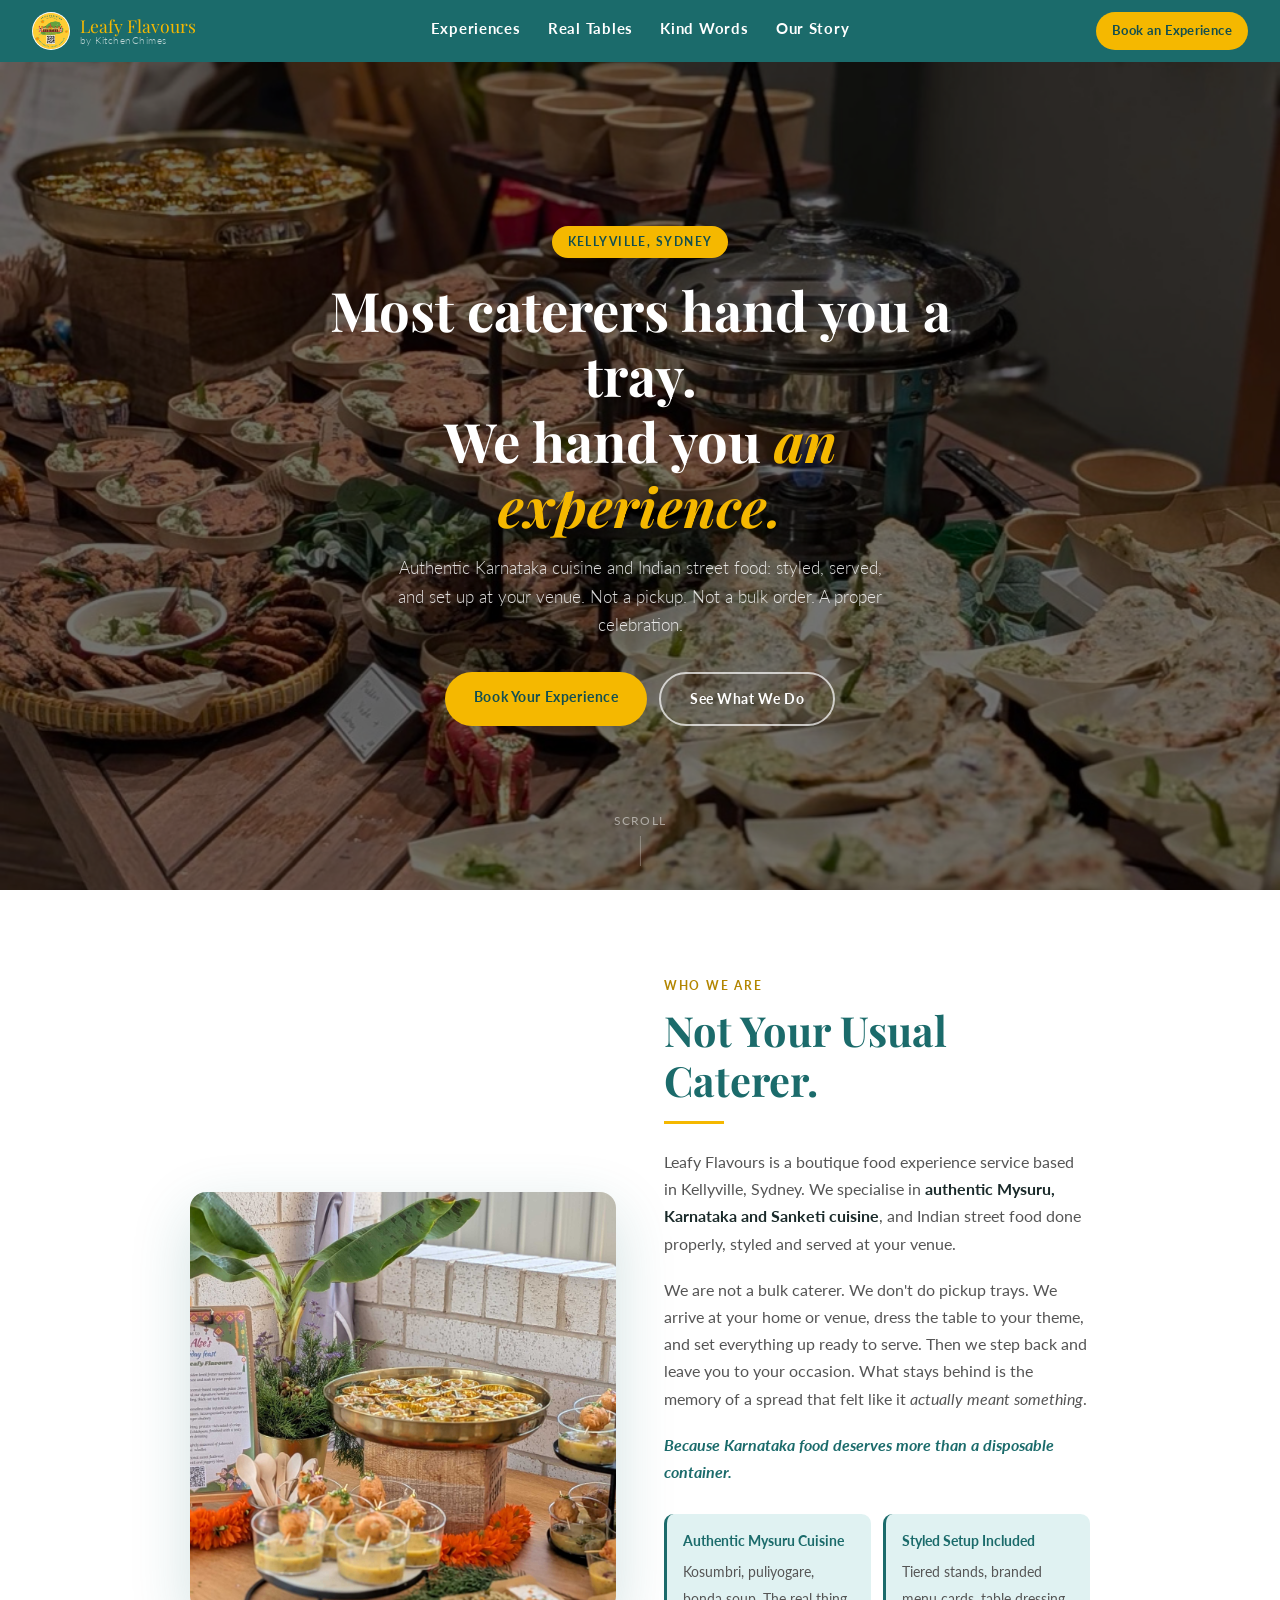
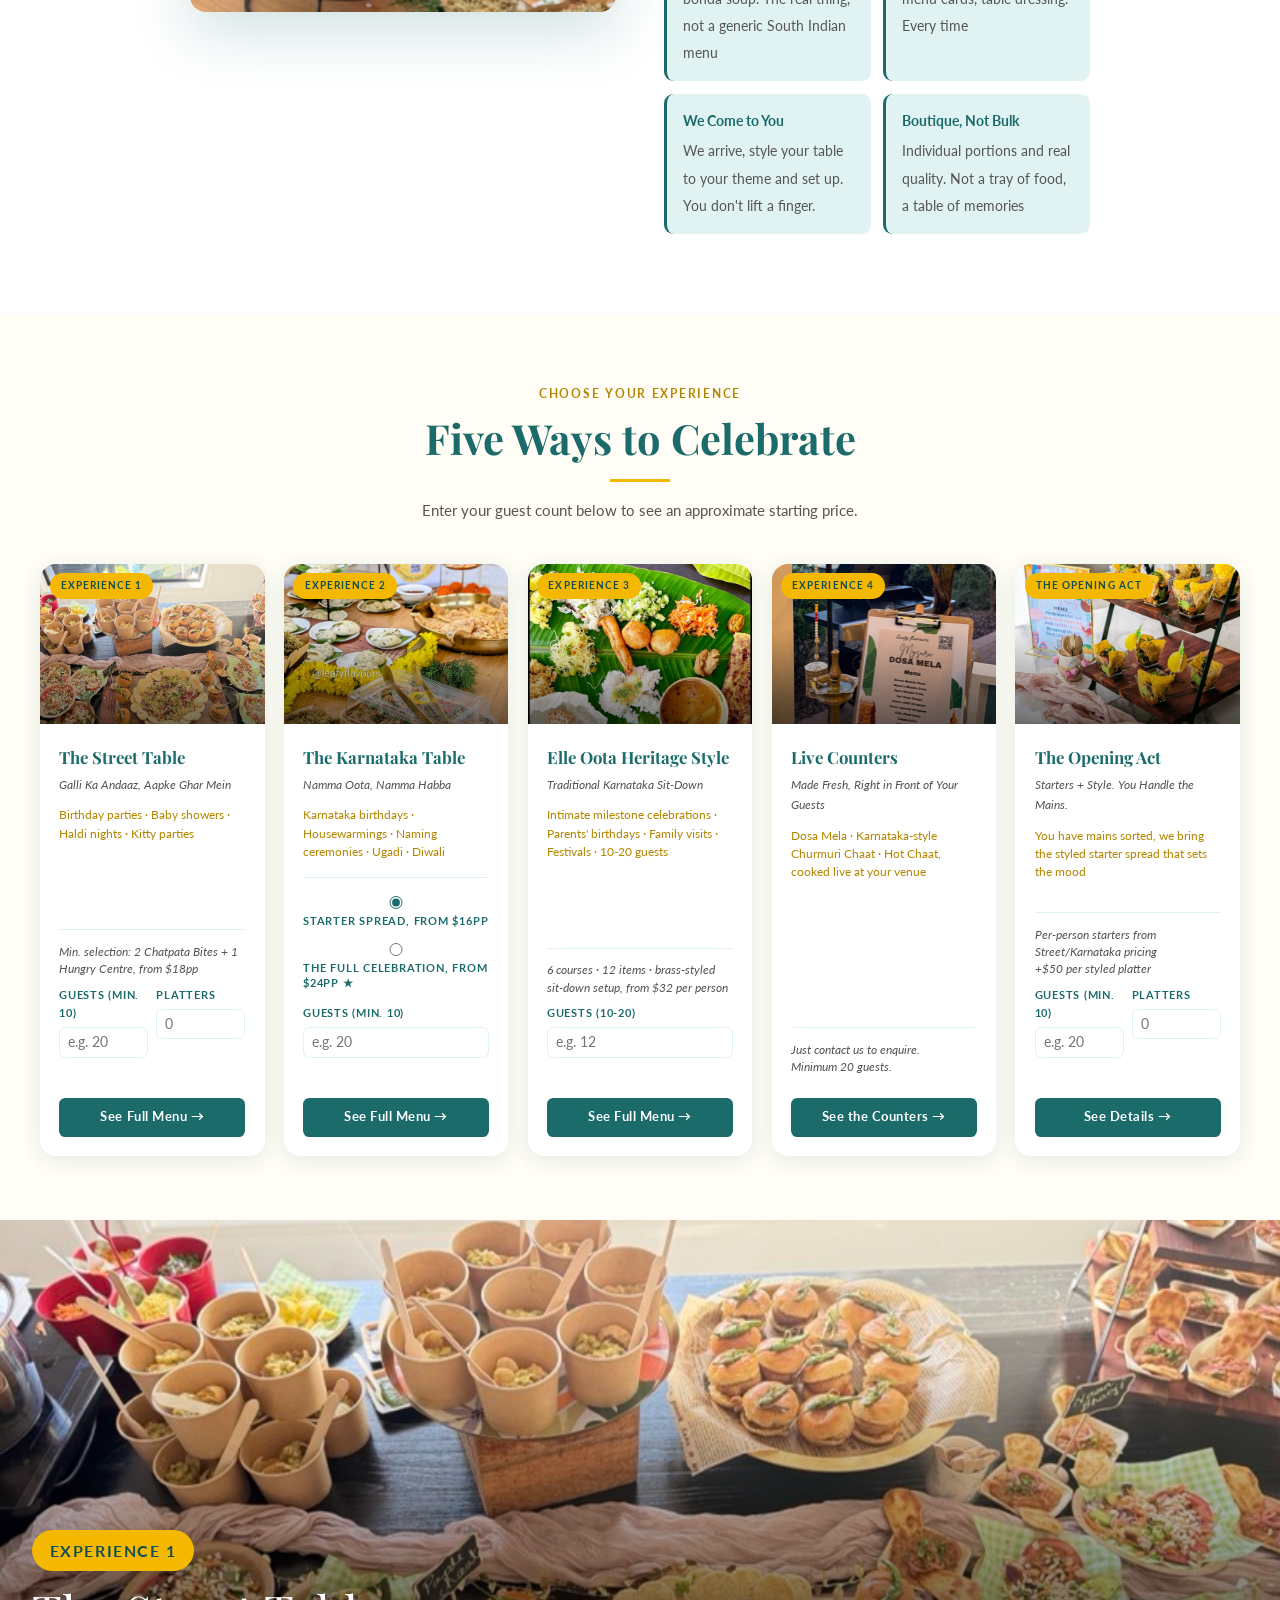
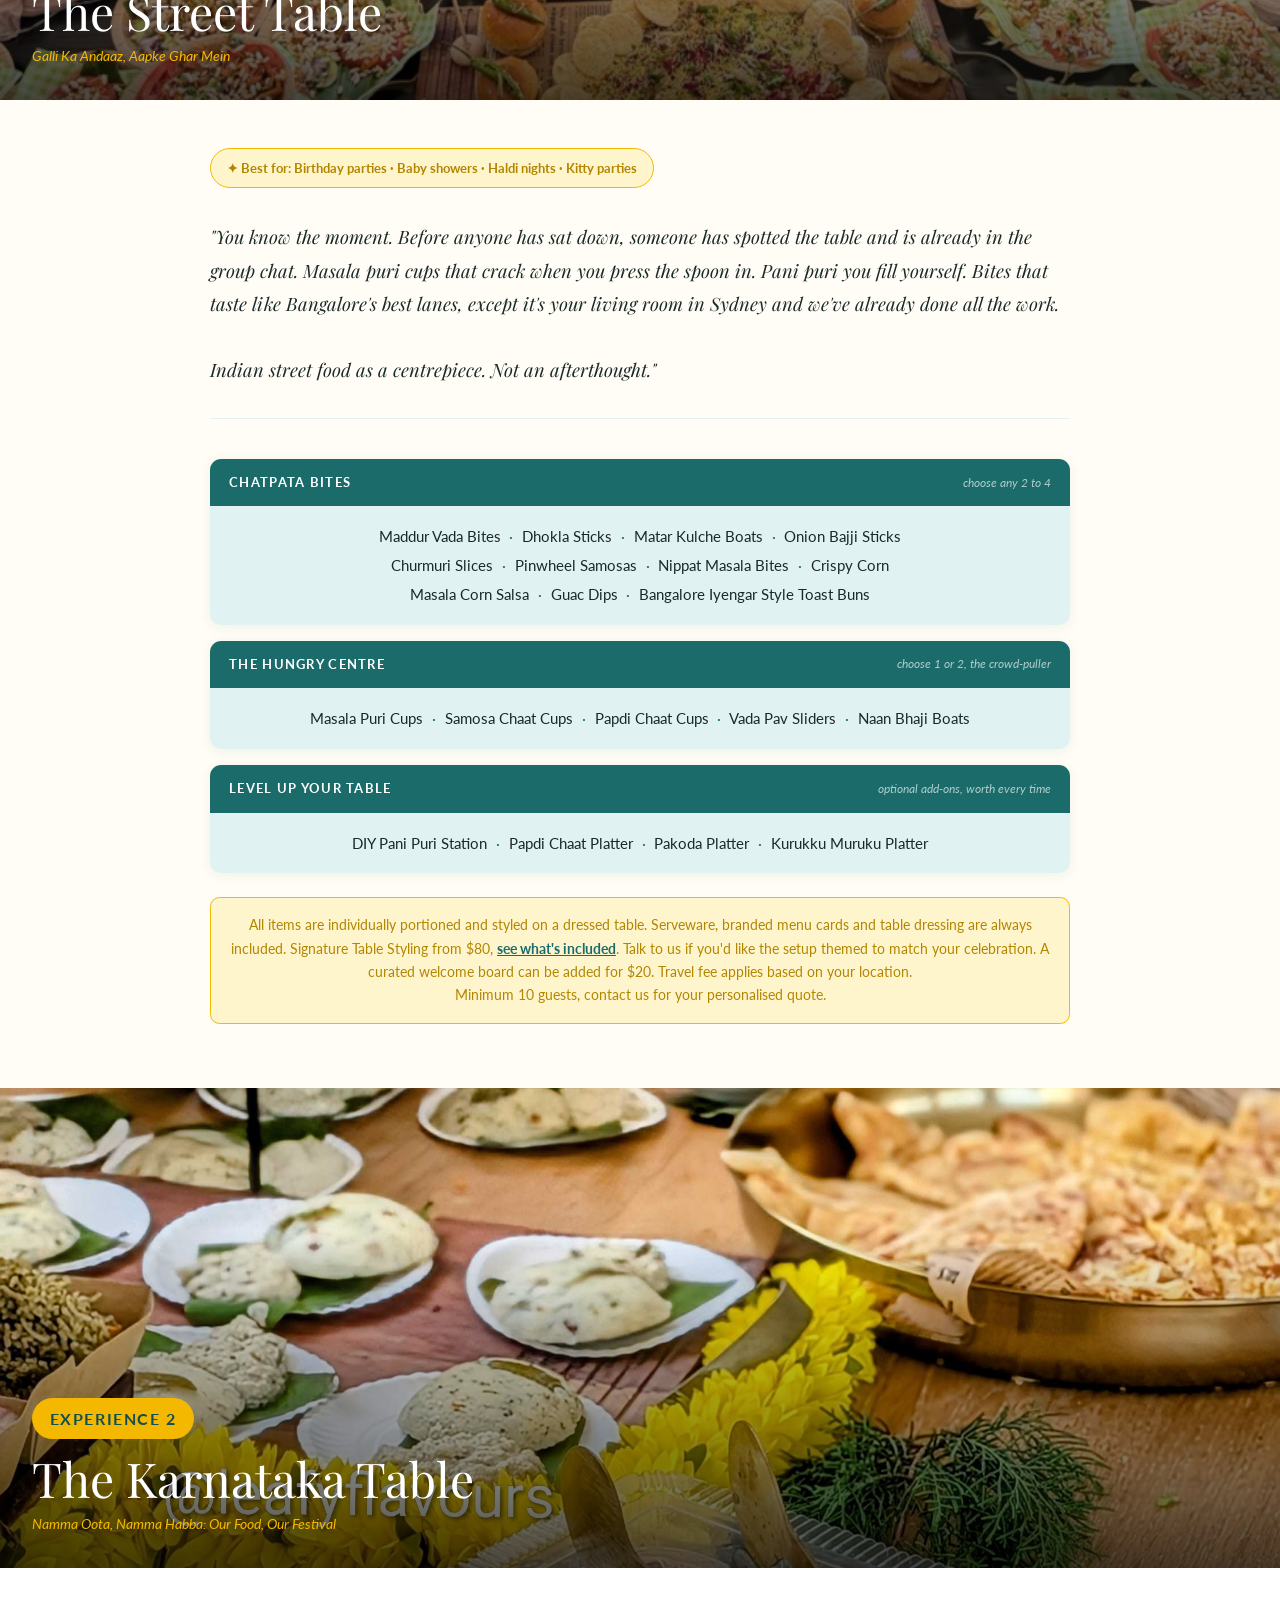
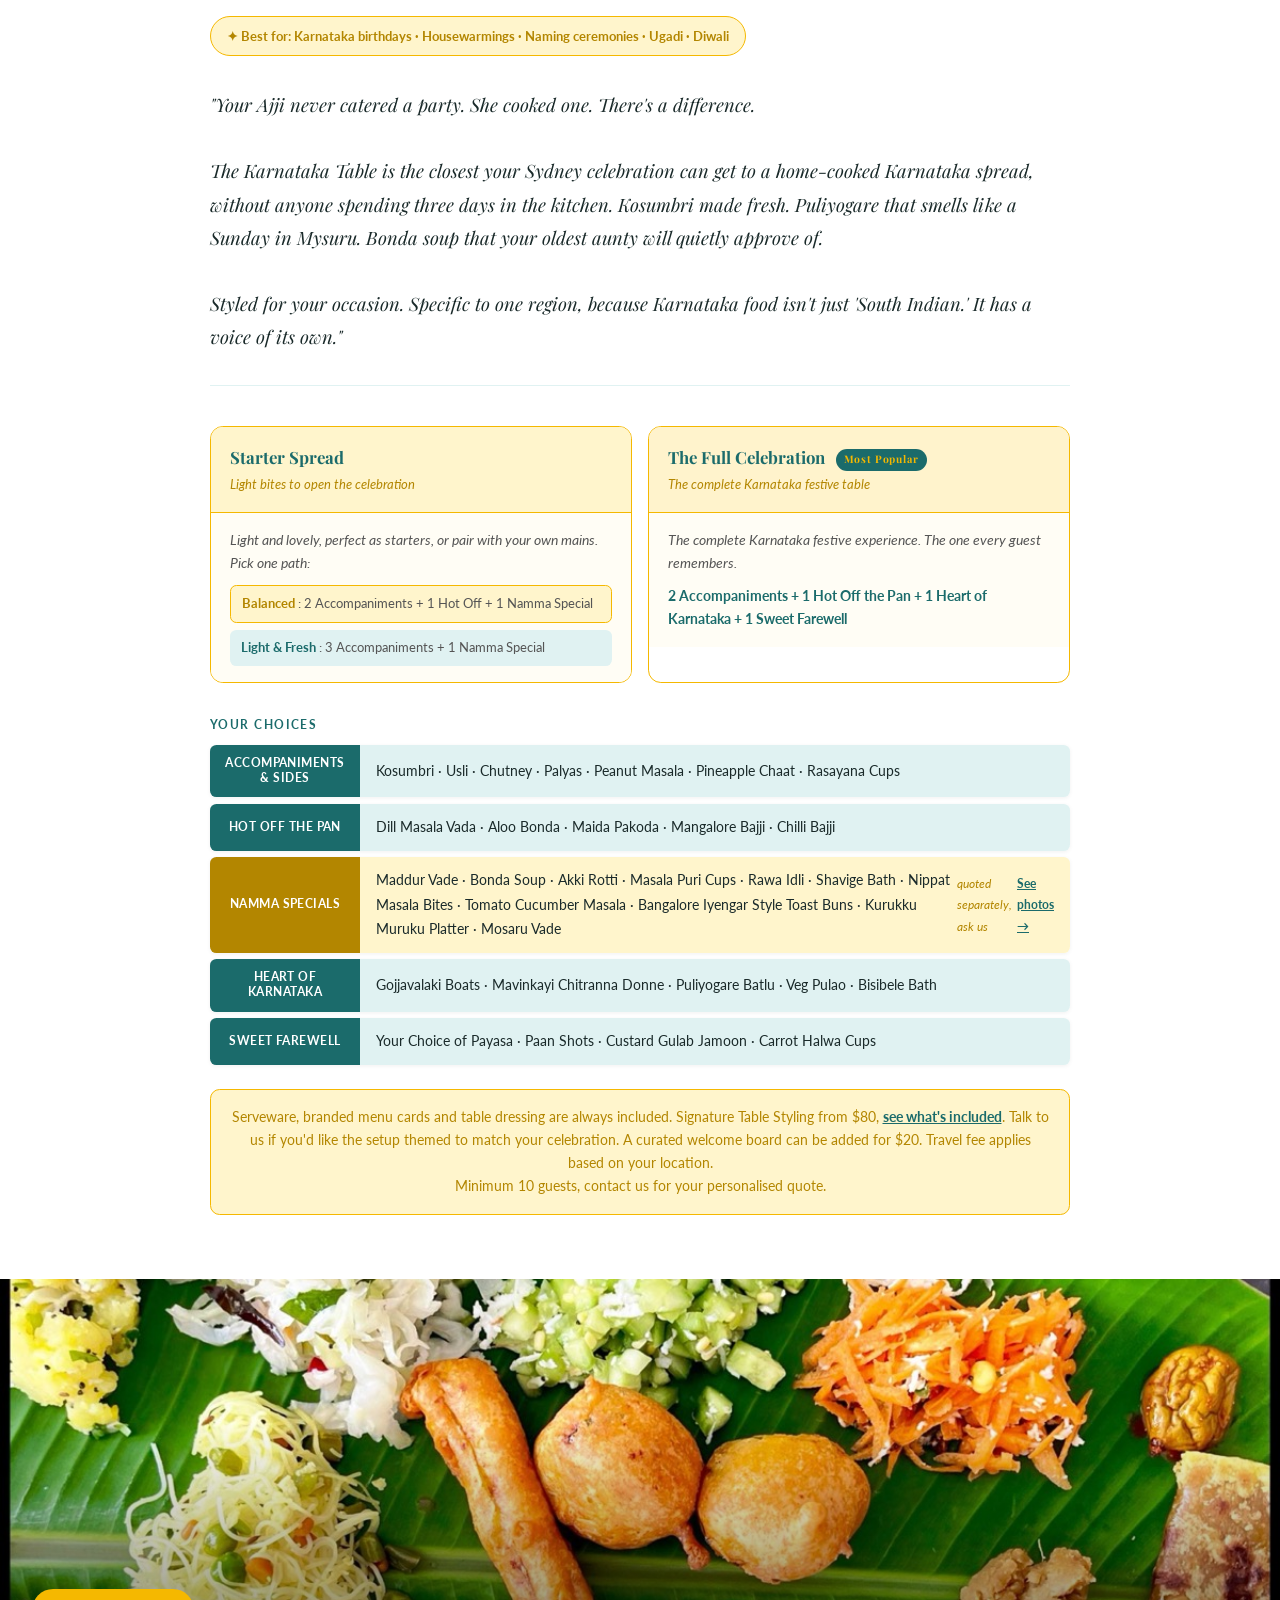
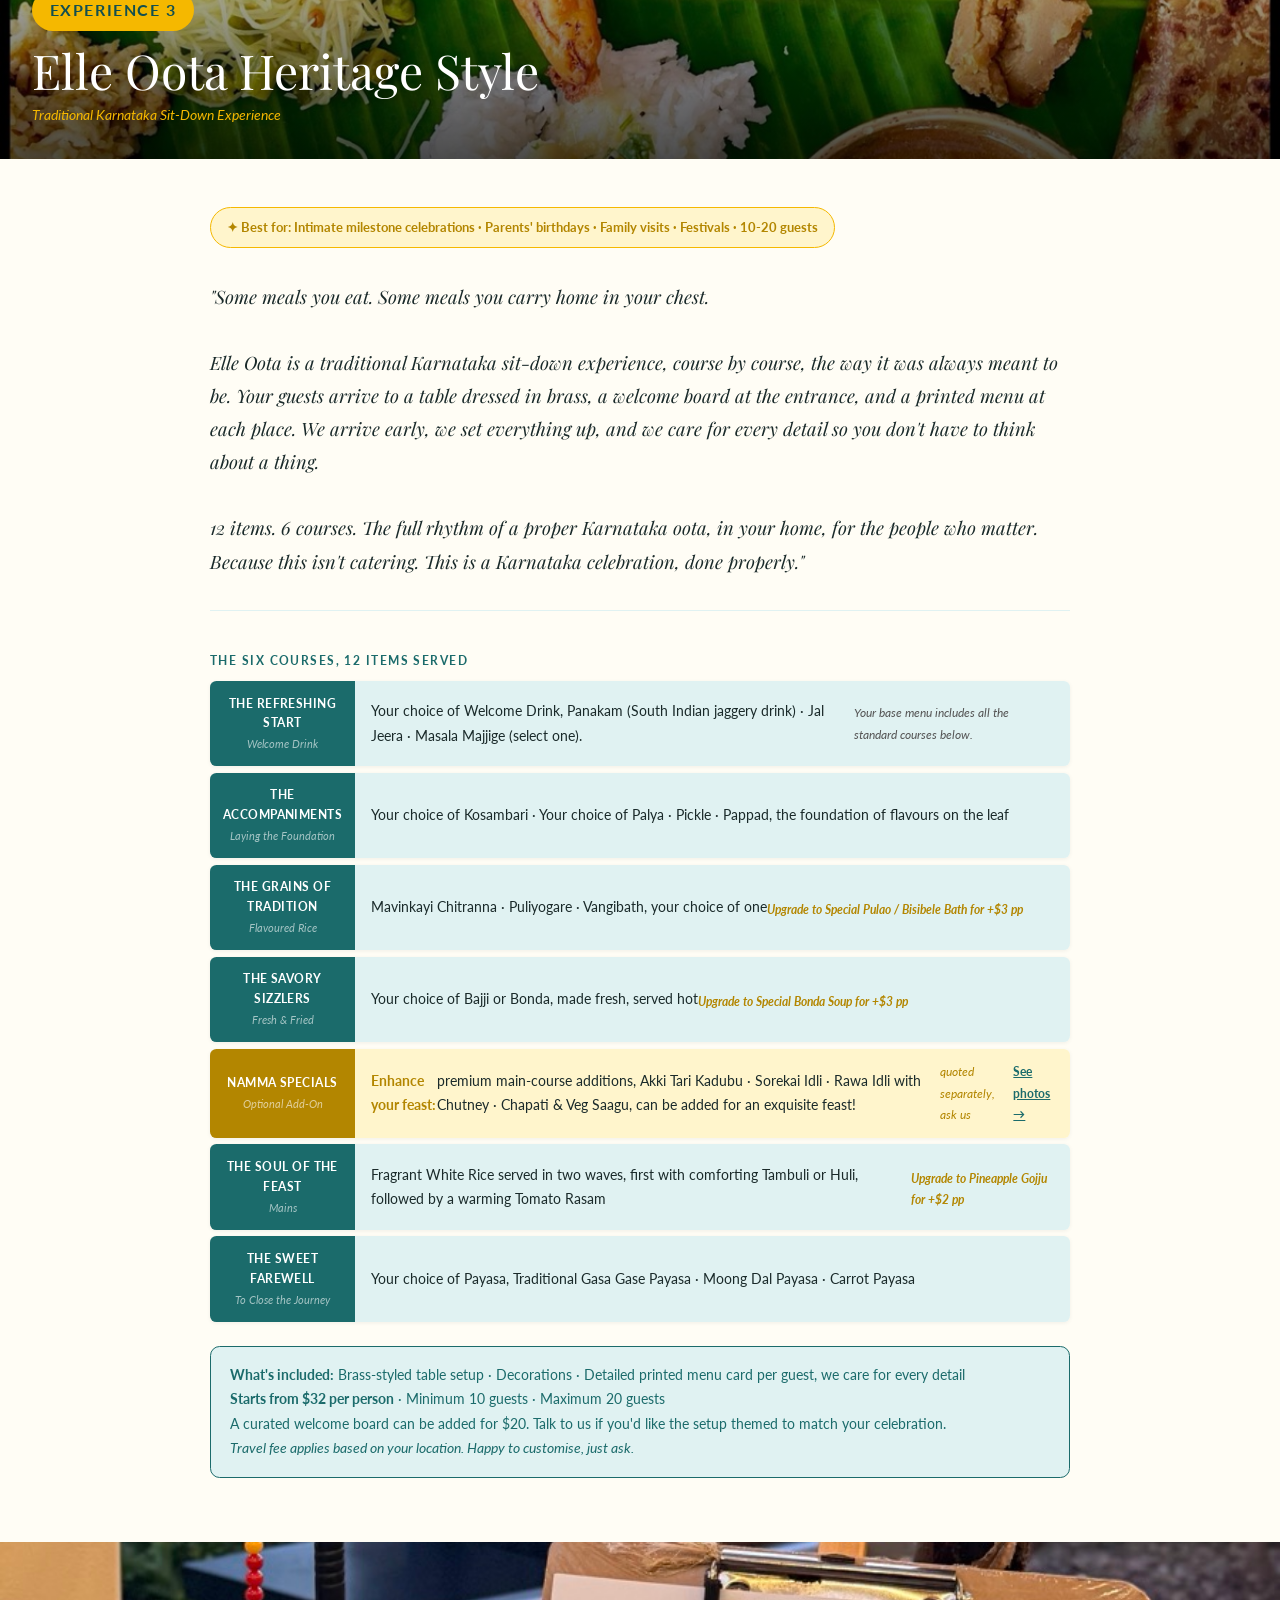
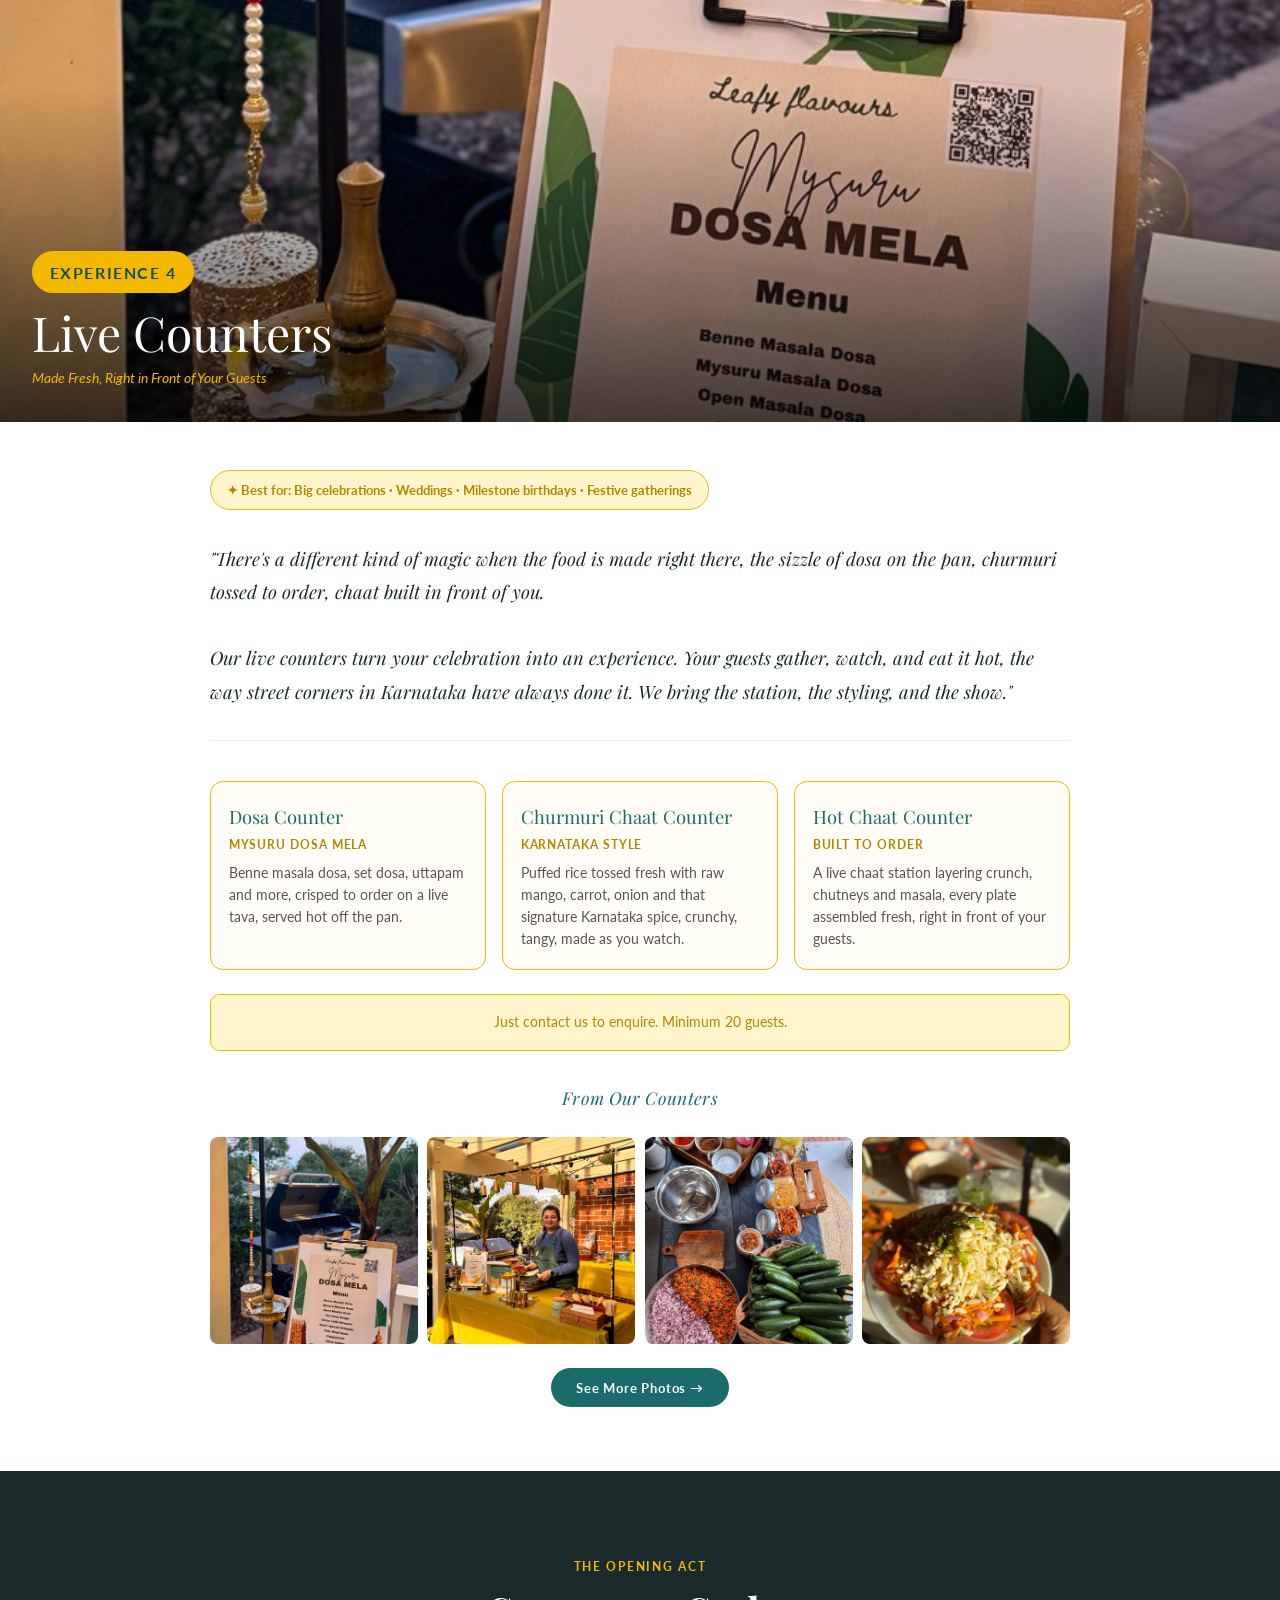
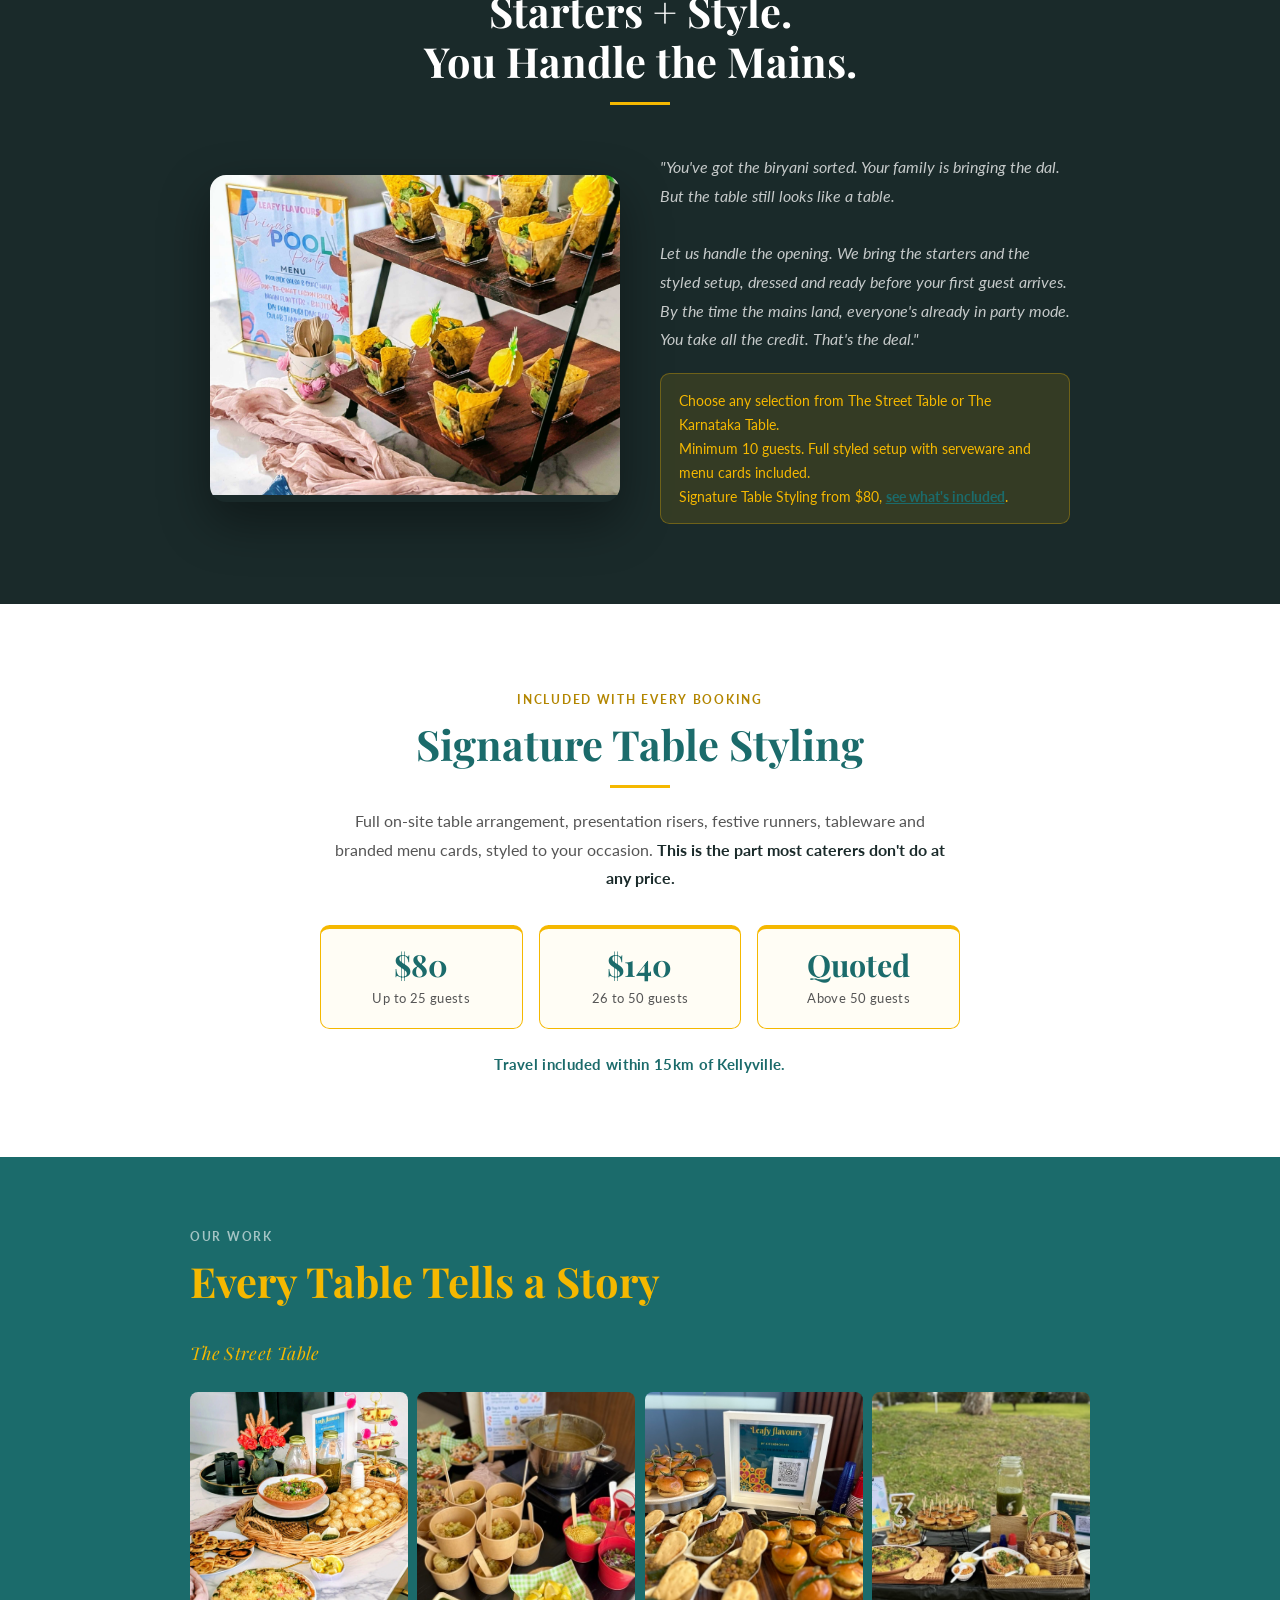
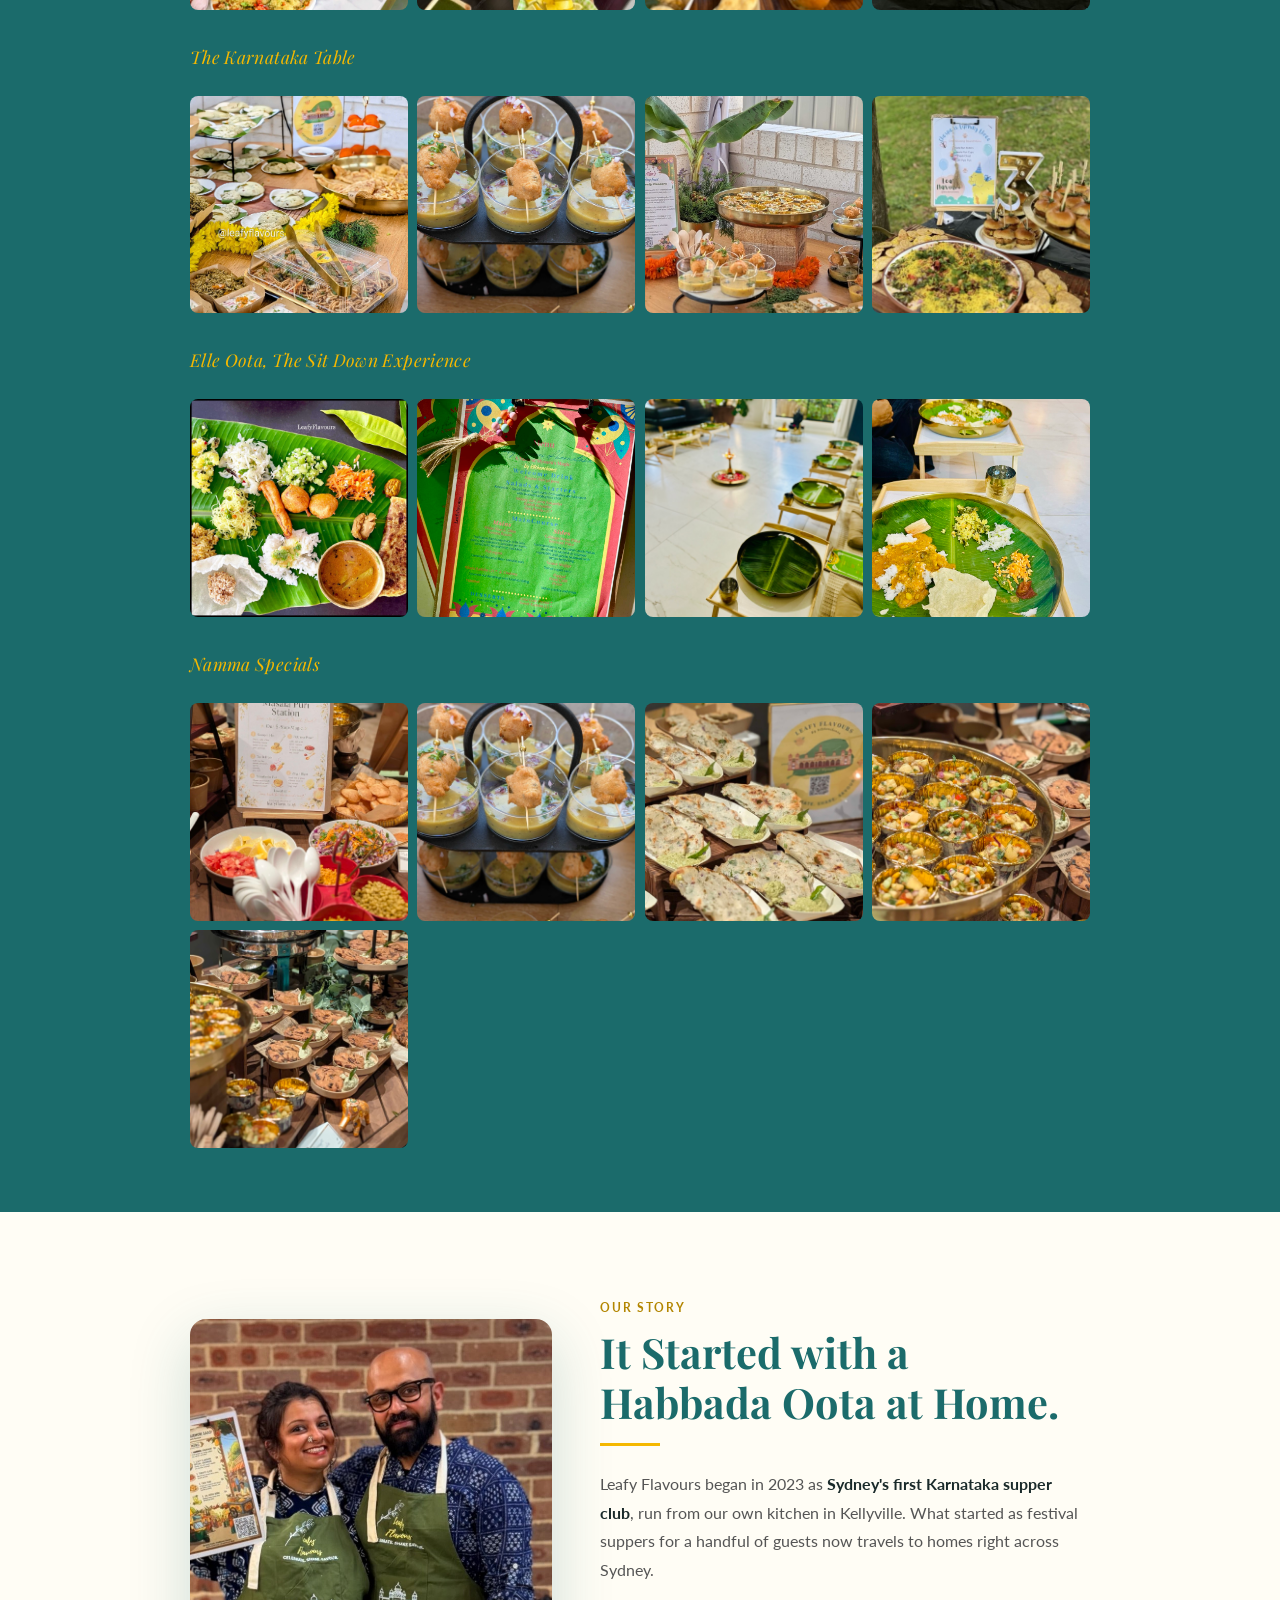
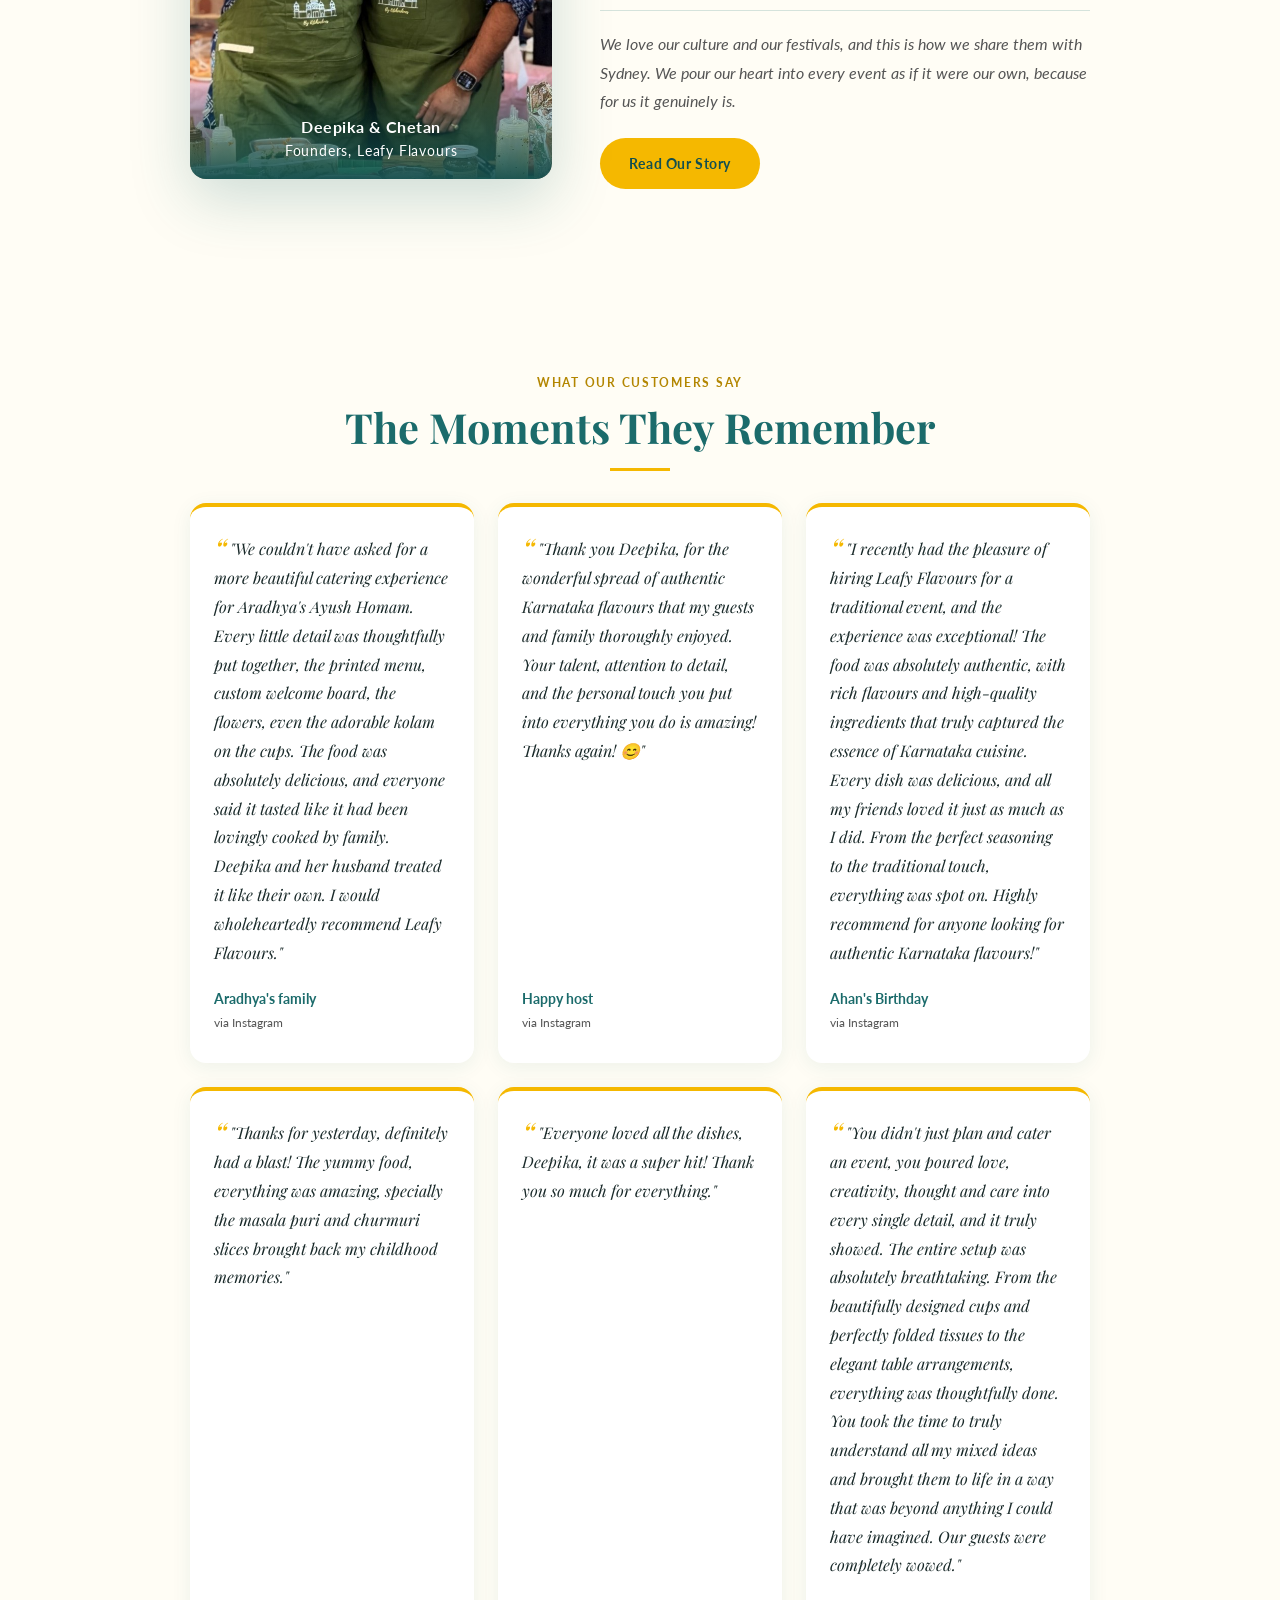
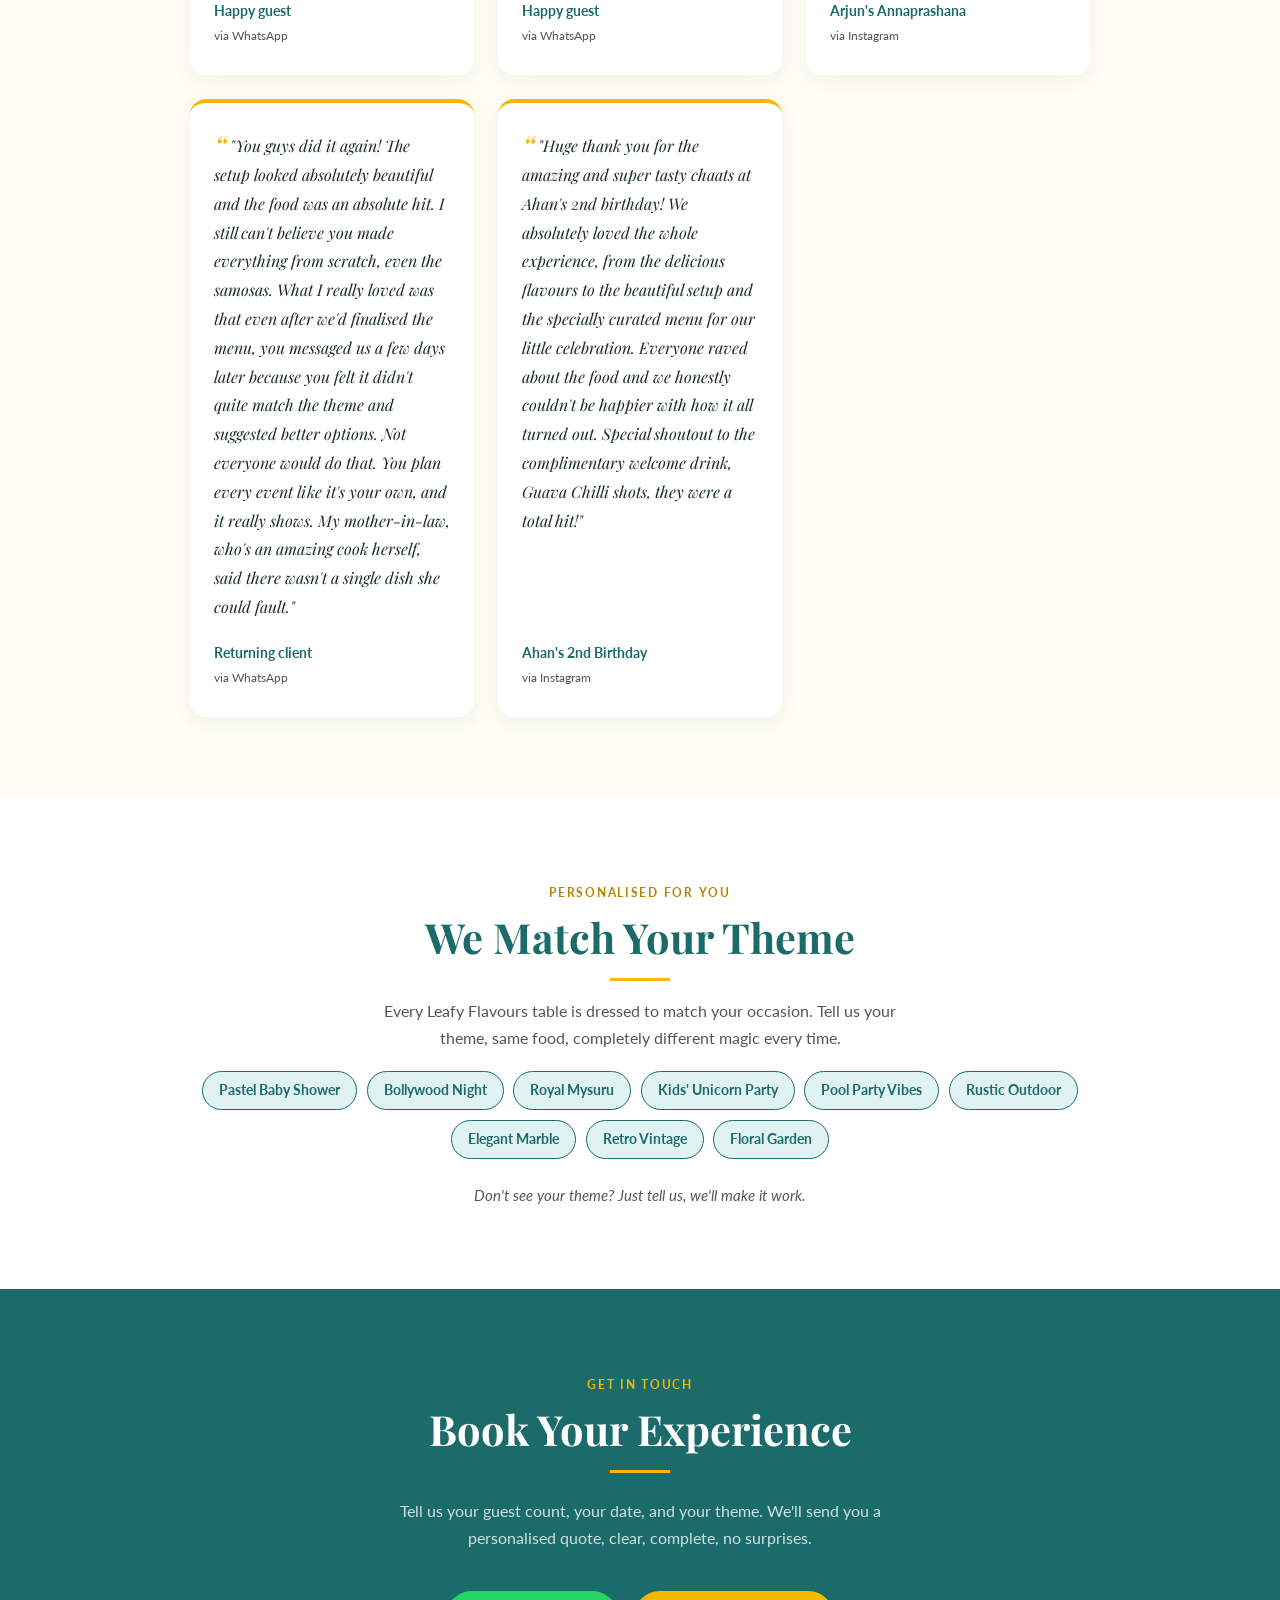
==== commit 363a55c8: "Consolidate About Us and Our Story into one page The homepage story section and the About page told " ====
--- a/index.html
+++ b/index.html
@@ -23,9 +23,8 @@
   <nav class="header-nav-group">
     <a href="#experiences" class="header-nav">Experiences</a>
     <a href="#gallery" class="header-nav">Real Tables</a>
-    <a href="#our-story" class="header-nav">Our Story</a>
     <a href="#reviews" class="header-nav">Kind Words</a>
-    <a href="about.html" class="header-nav">About Us</a>
+    <a href="about.html" class="header-nav">Our Story</a>
   </nav>
   <div class="header-actions">
     <a href="#contact" class="header-cta">Book an Experience</a>
@@ -662,7 +661,7 @@
   </div>
 </section>
 
-<!-- ── OUR STORY ─────────────────────────────────────────── -->
+<!-- ── OUR STORY TEASER ──────────────────────────────────── -->
 <section class="story" id="our-story">
   <div class="section-inner">
     <div class="story-grid">
@@ -678,42 +677,17 @@
         <h2 class="section-title">It Started with a Habbada Oota at Home.</h2>
         <hr class="gold-rule"/>
         <p>
-          In 2023 we started hosting <strong>Sydney's first Karnataka supper club</strong>
-          from our home in Kellyville. Sydney had plenty of South Indian food, but not
-          <strong>habbada oota</strong>: the meal that belongs to a particular festival,
-          cooked the way it would be back home.
+          Leafy Flavours began in 2023 as <strong>Sydney's first Karnataka supper club</strong>,
+          run from our own kitchen in Kellyville. What started as festival suppers for a
+          handful of guests now travels to homes right across Sydney.
         </p>
-        <p>
-          Each supper club was built around a festival. The dishes that appear only for that
-          occasion, and the stories that come with them. We are <strong>Sanketis</strong>,
-          a small community from Karnataka, and part of what we set out to do was give our
-          heritage dishes the spotlight they rarely get.
-        </p>
-        <p>
-          People started talking about it. Then they started asking whether we could bring
-          that same table to their place instead. So we did.
-        </p>
-        <div class="story-firsts">
-          <div class="story-stat">
-            <b>2023</b>
-            <span>Started at home in Kellyville</span>
-          </div>
-          <div class="story-stat">
-            <b>Sanketi</b>
-            <span>Heritage recipes from our families</span>
-          </div>
-          <div class="story-stat">
-            <b>Mysuru</b>
-            <span>Where we are from</span>
-          </div>
-        </div>
         <p class="story-sign">
           We love our culture and our festivals, and this is how we share them with Sydney.
           We pour our heart into every event as if it were our own, because for us it
           genuinely is.
         </p>
-        <p style="margin-top: 1.2rem;">
-          <a href="about.html" class="btn btn-outline">Read Our Full Story</a>
+        <p style="margin-top: 1.4rem;">
+          <a href="about.html" class="btn btn-gold">Read Our Story</a>
         </p>
       </div>
     </div>
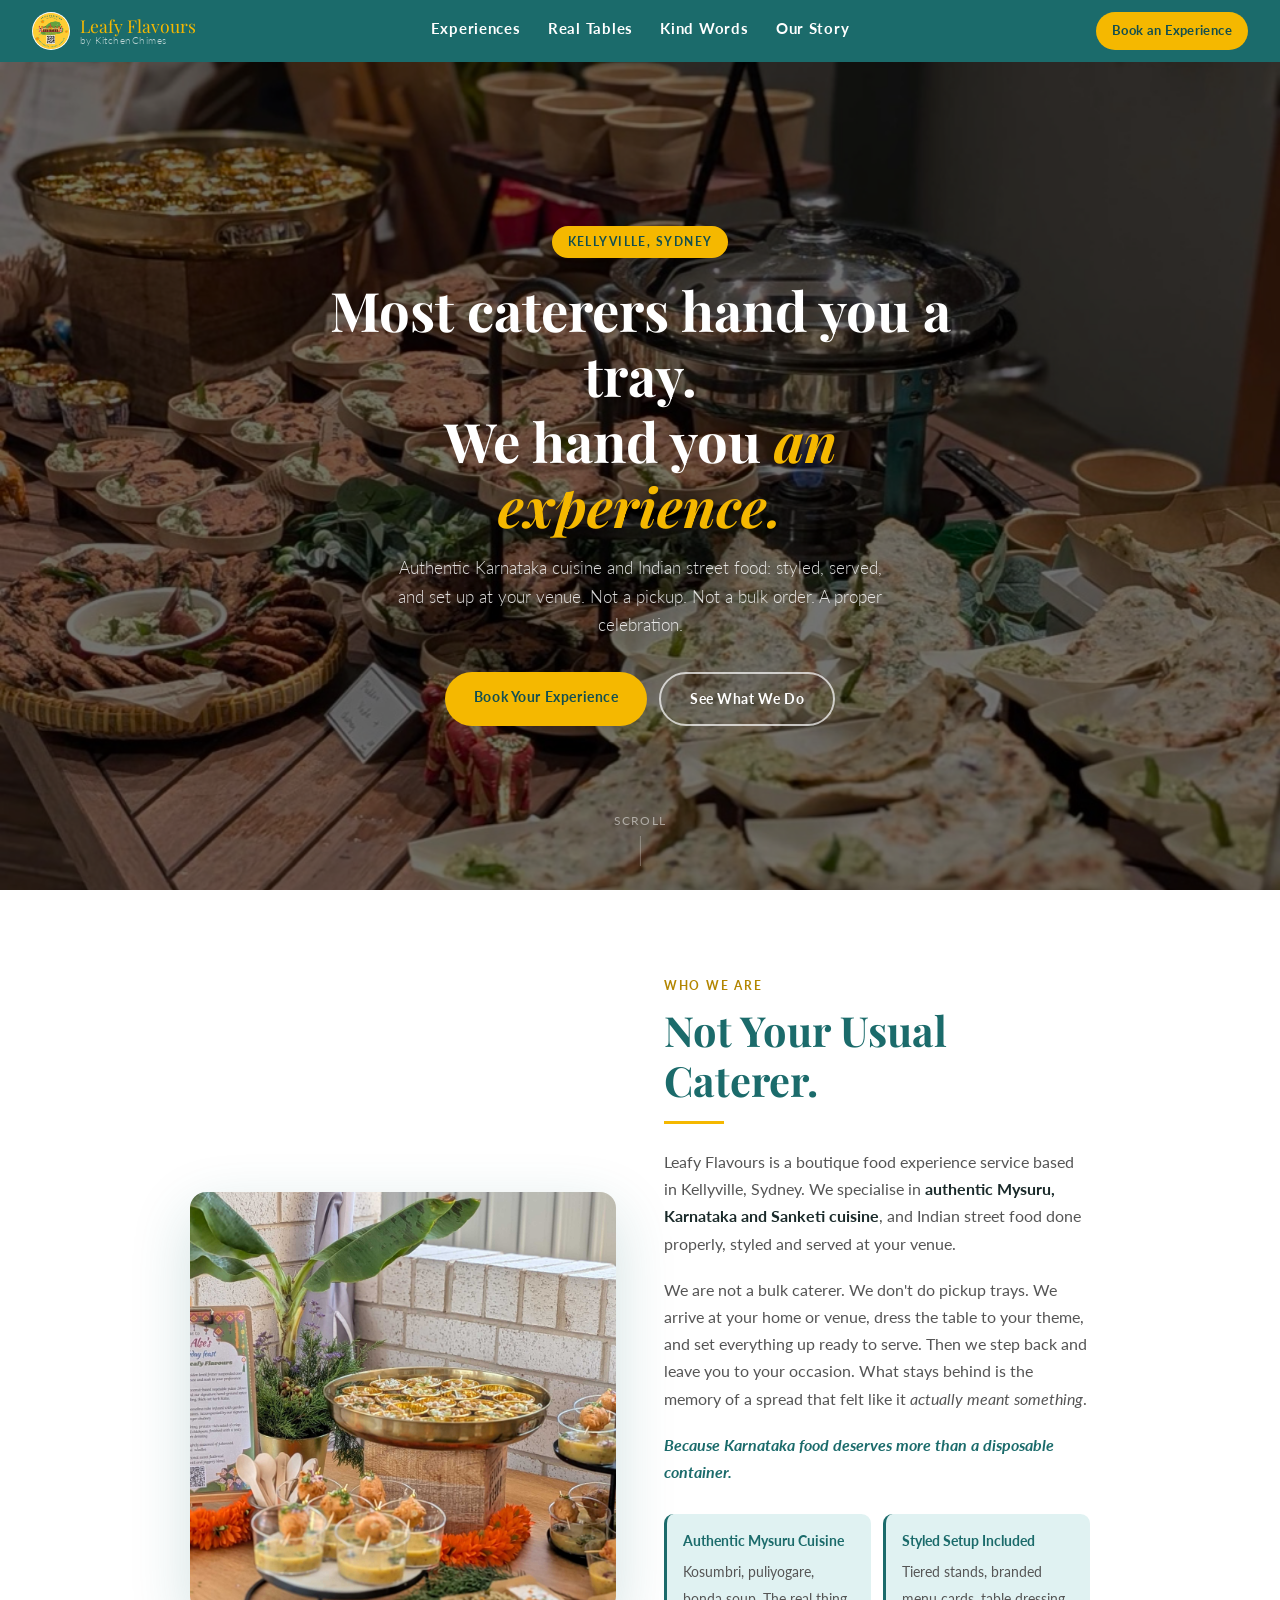
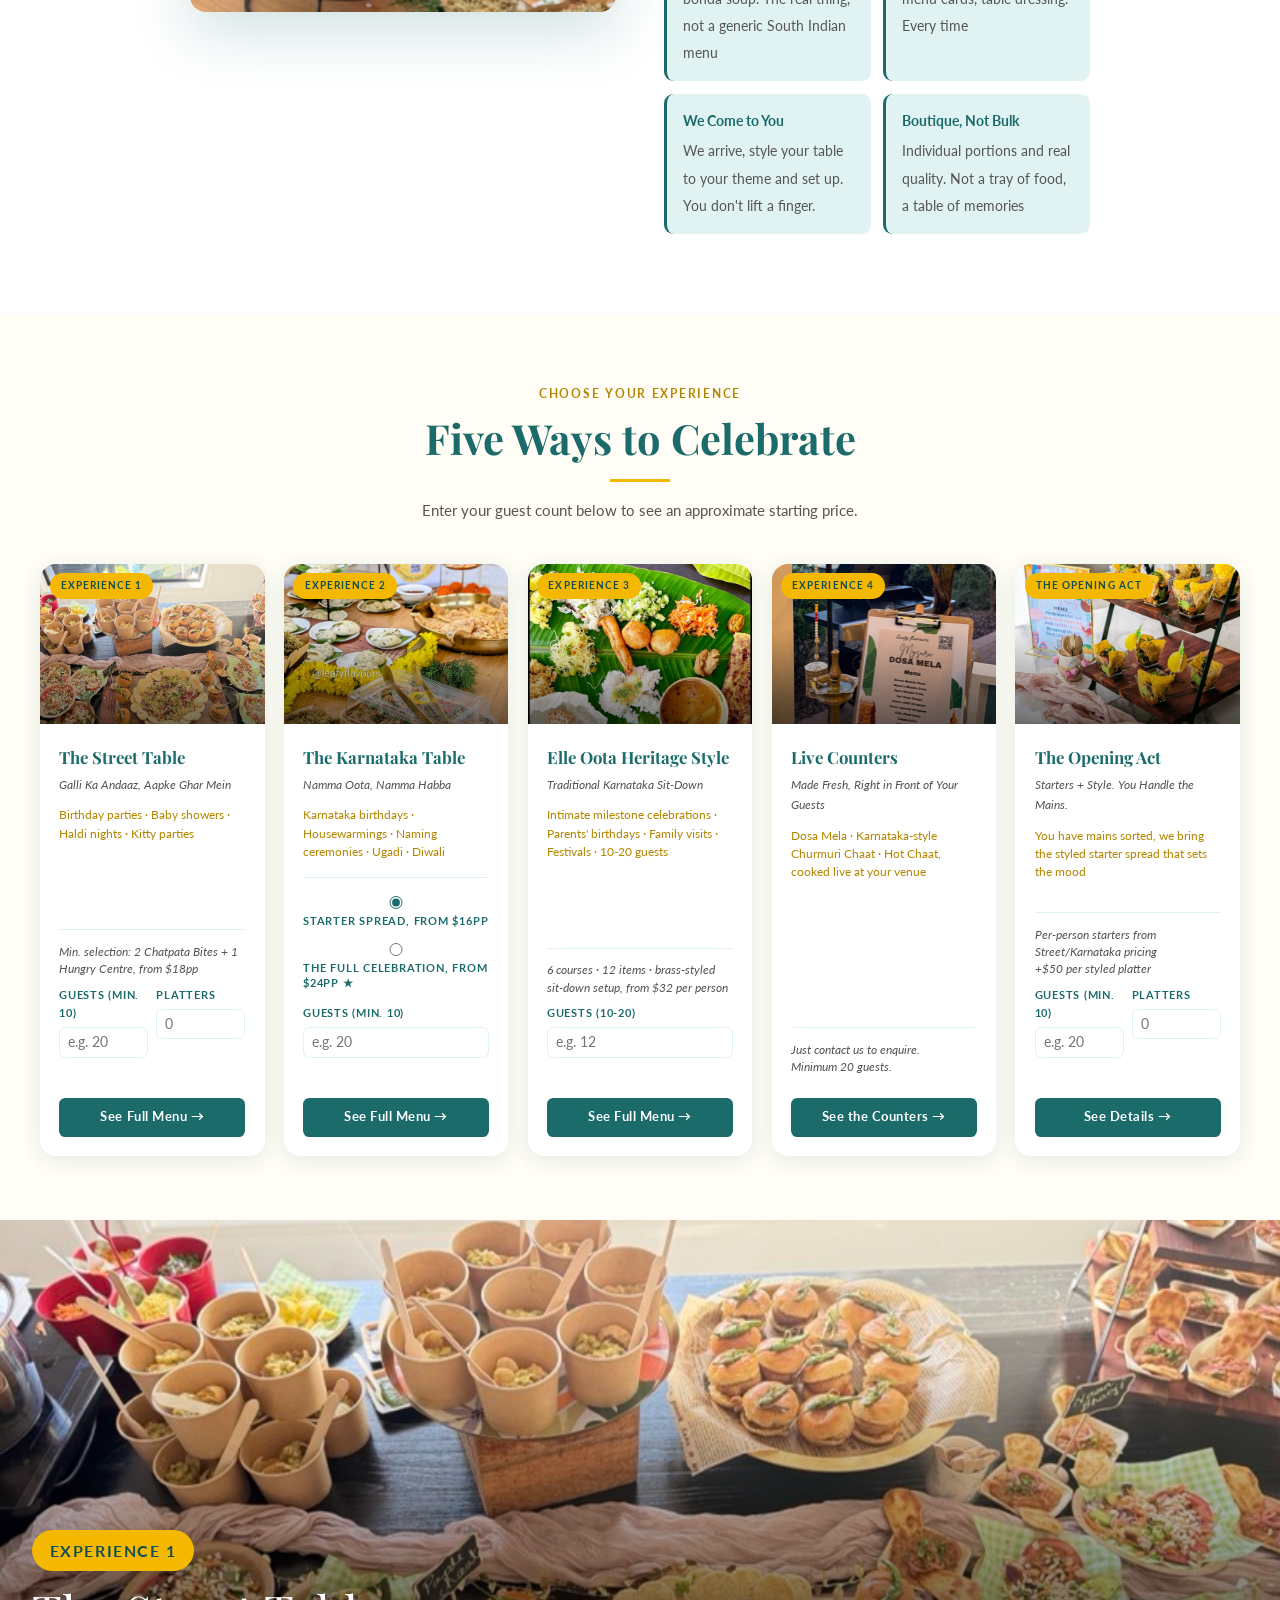
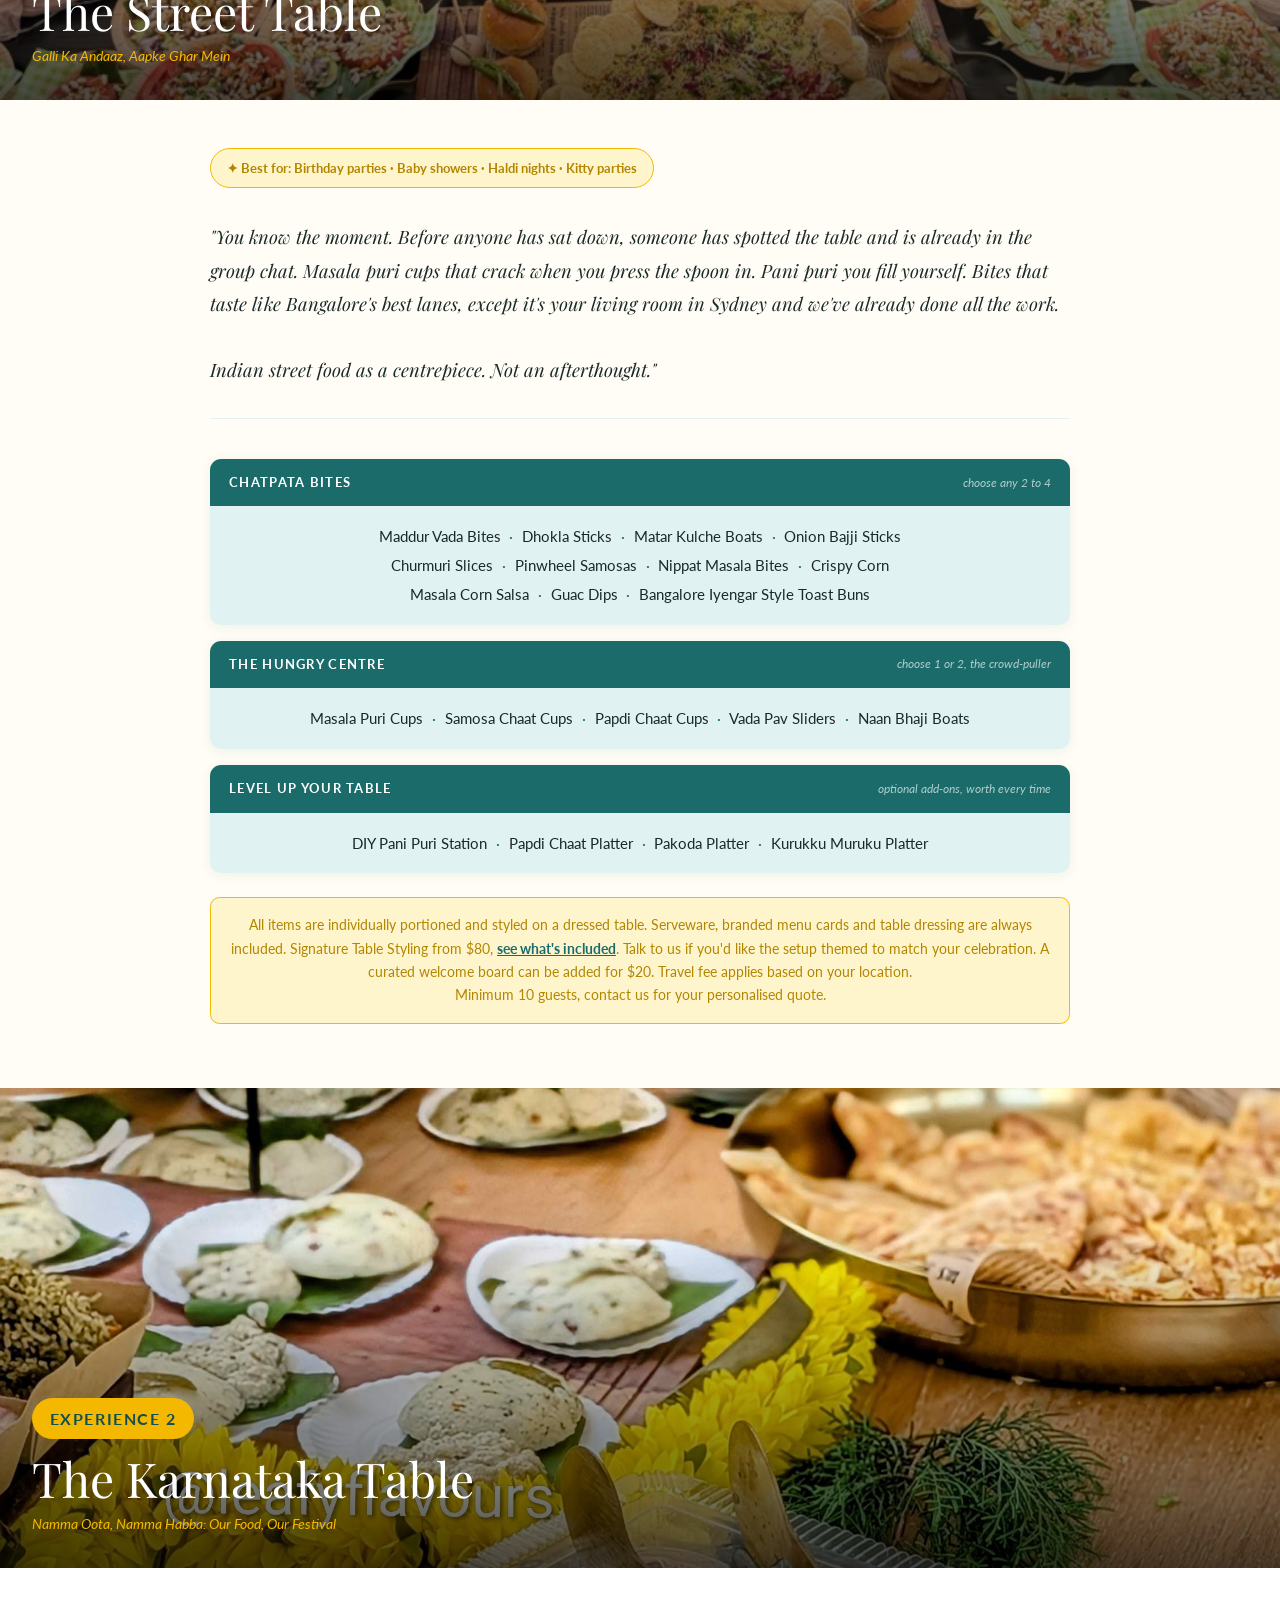
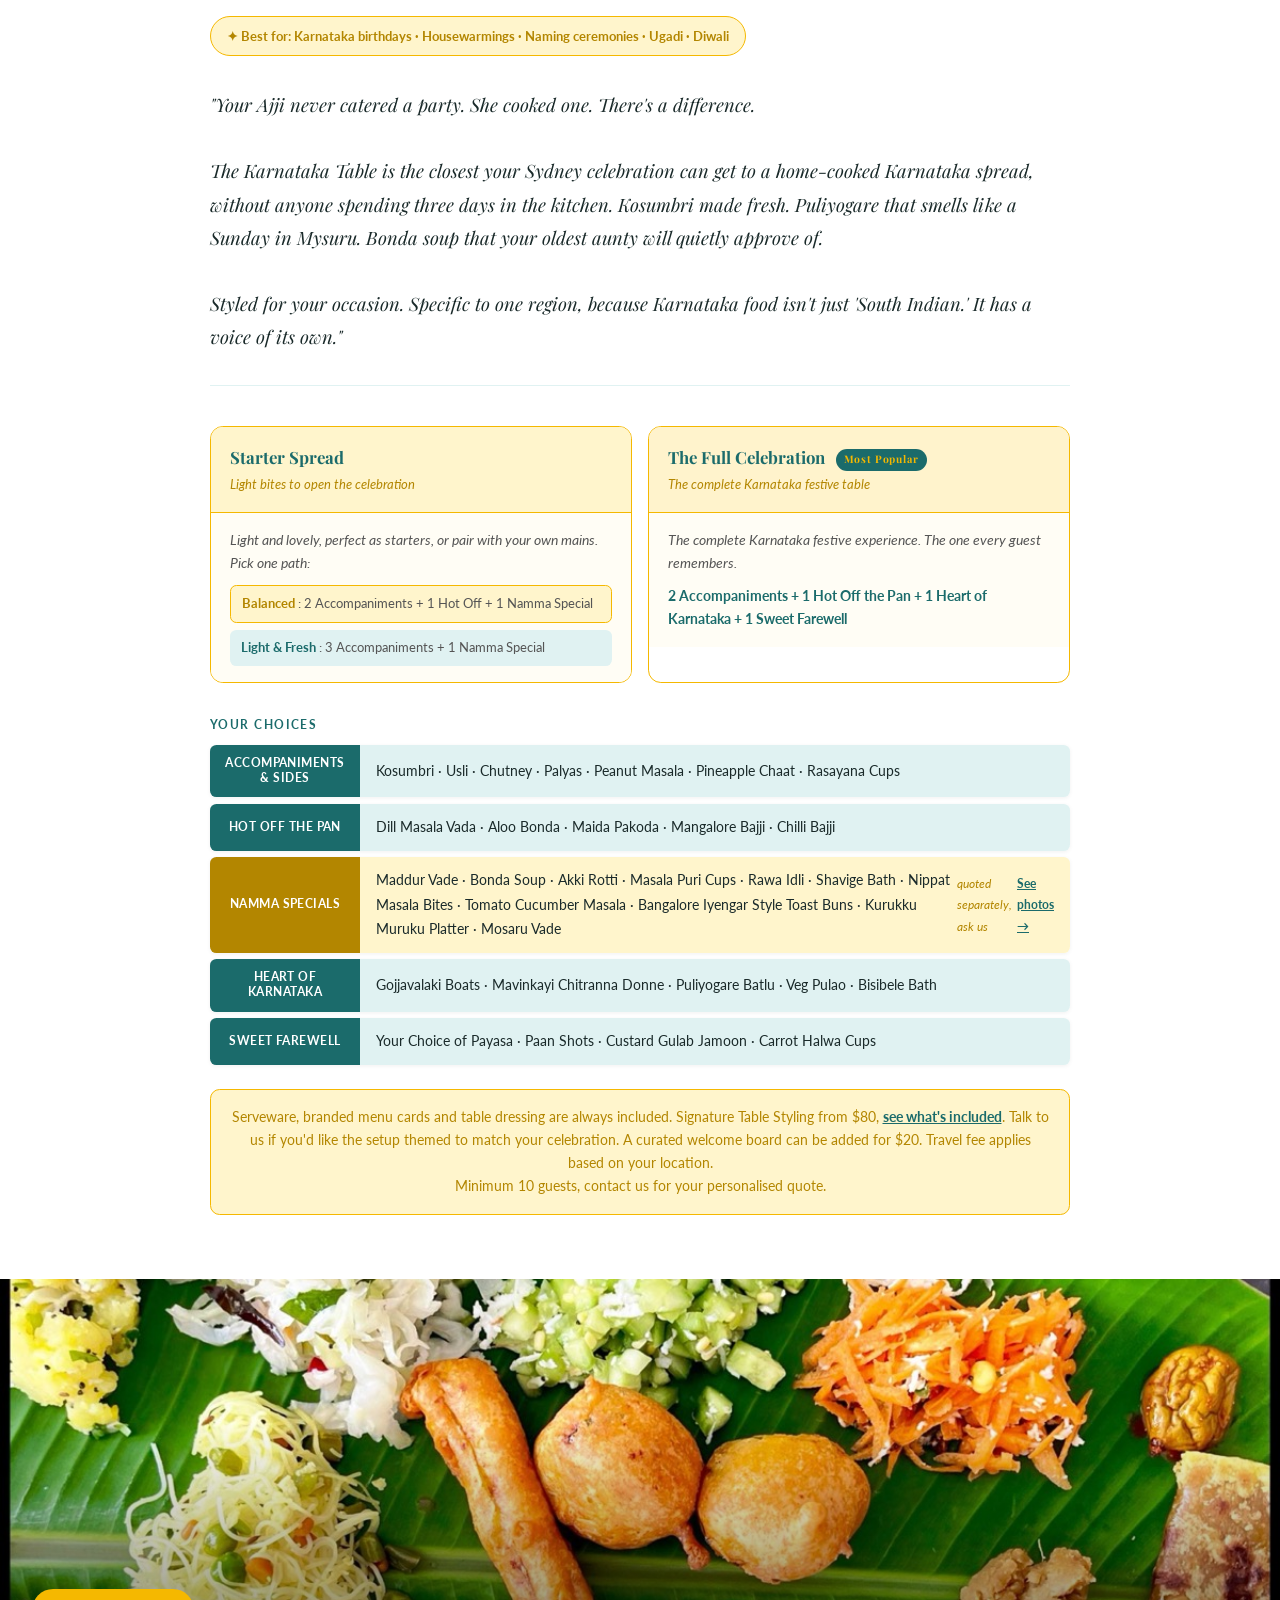
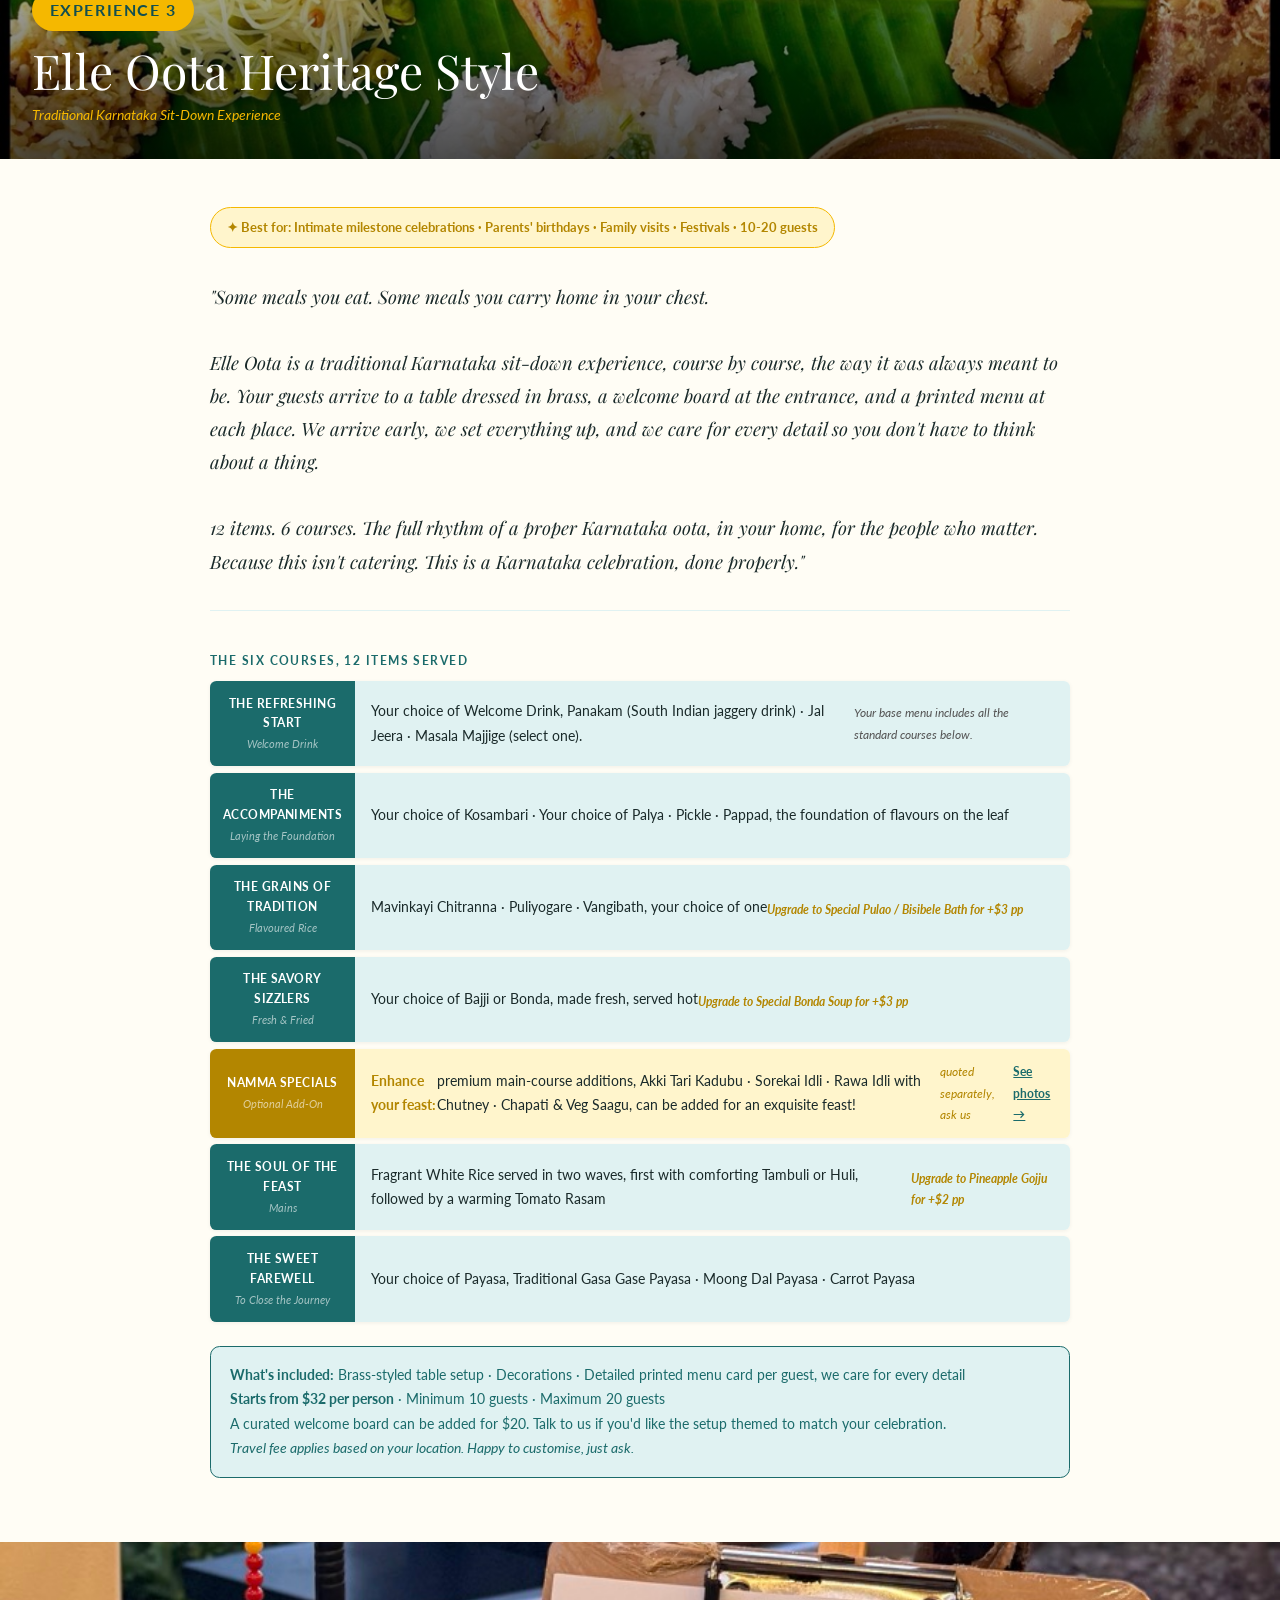
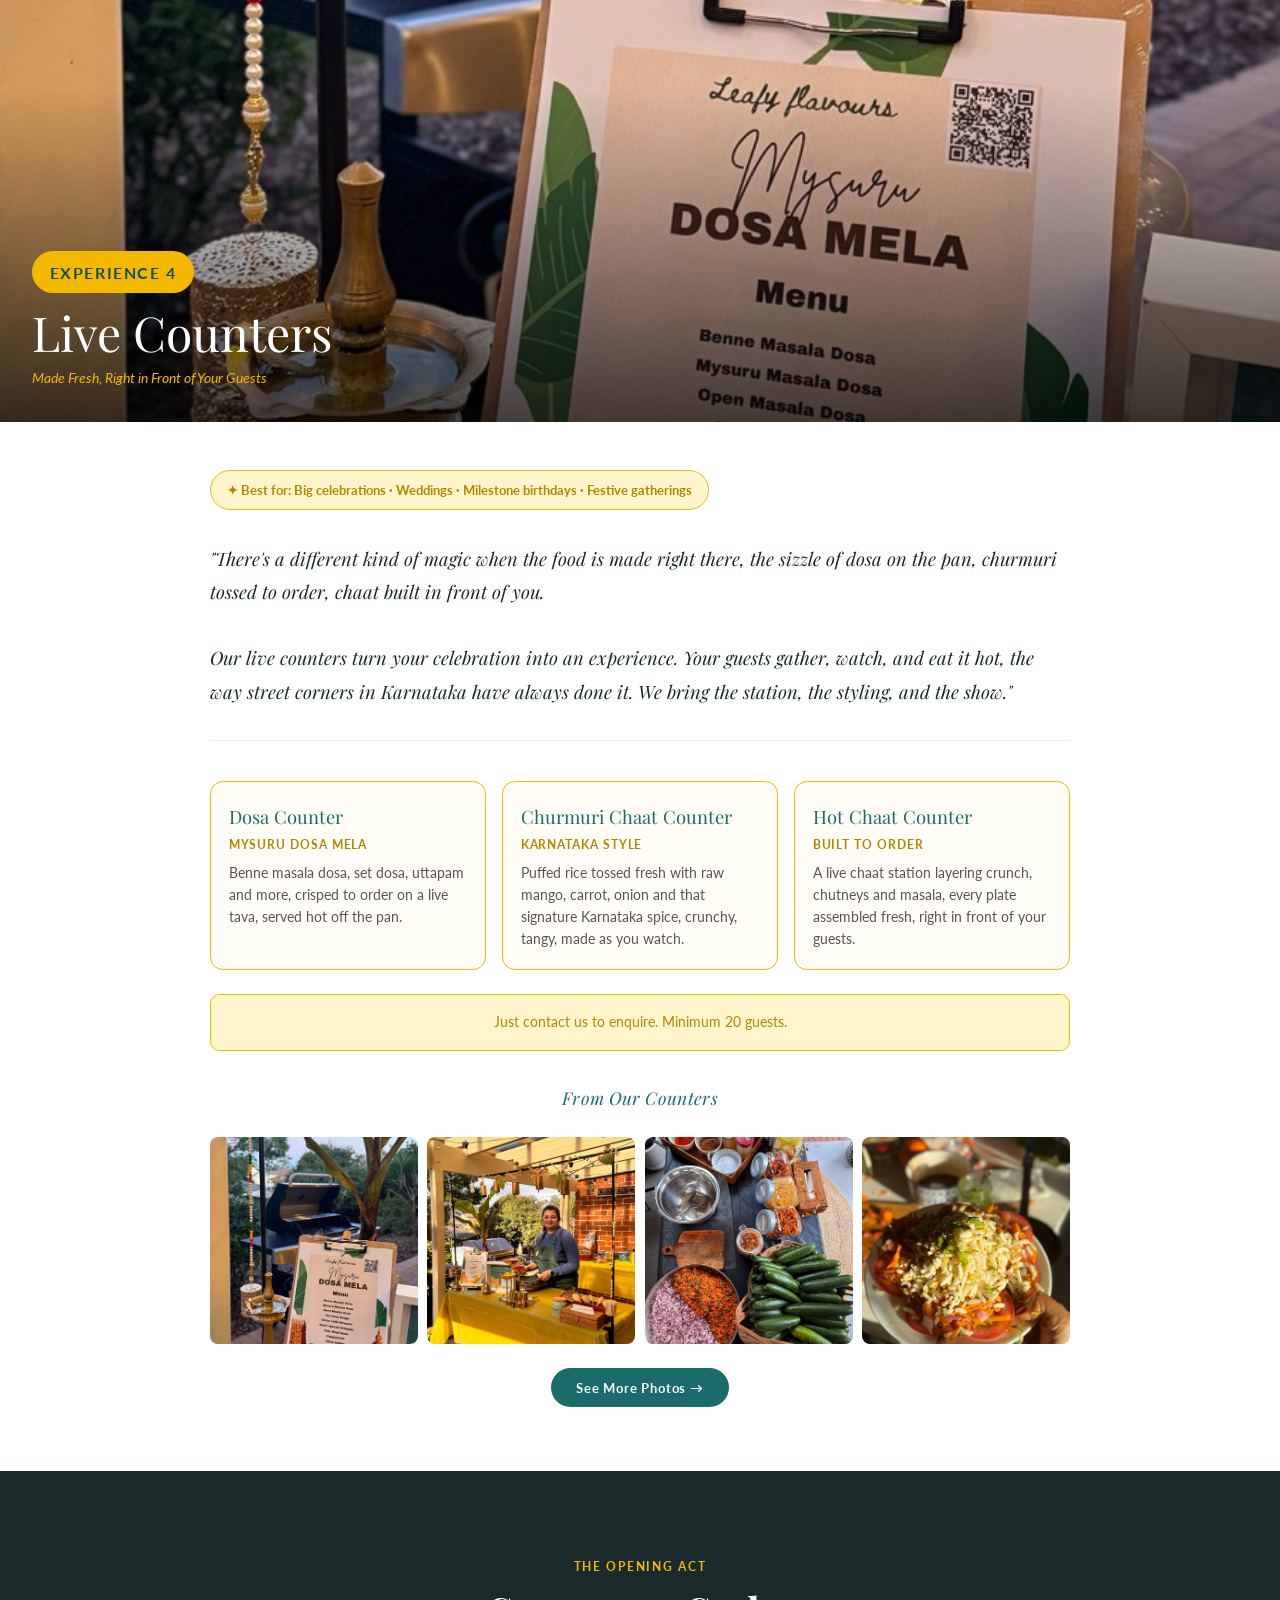
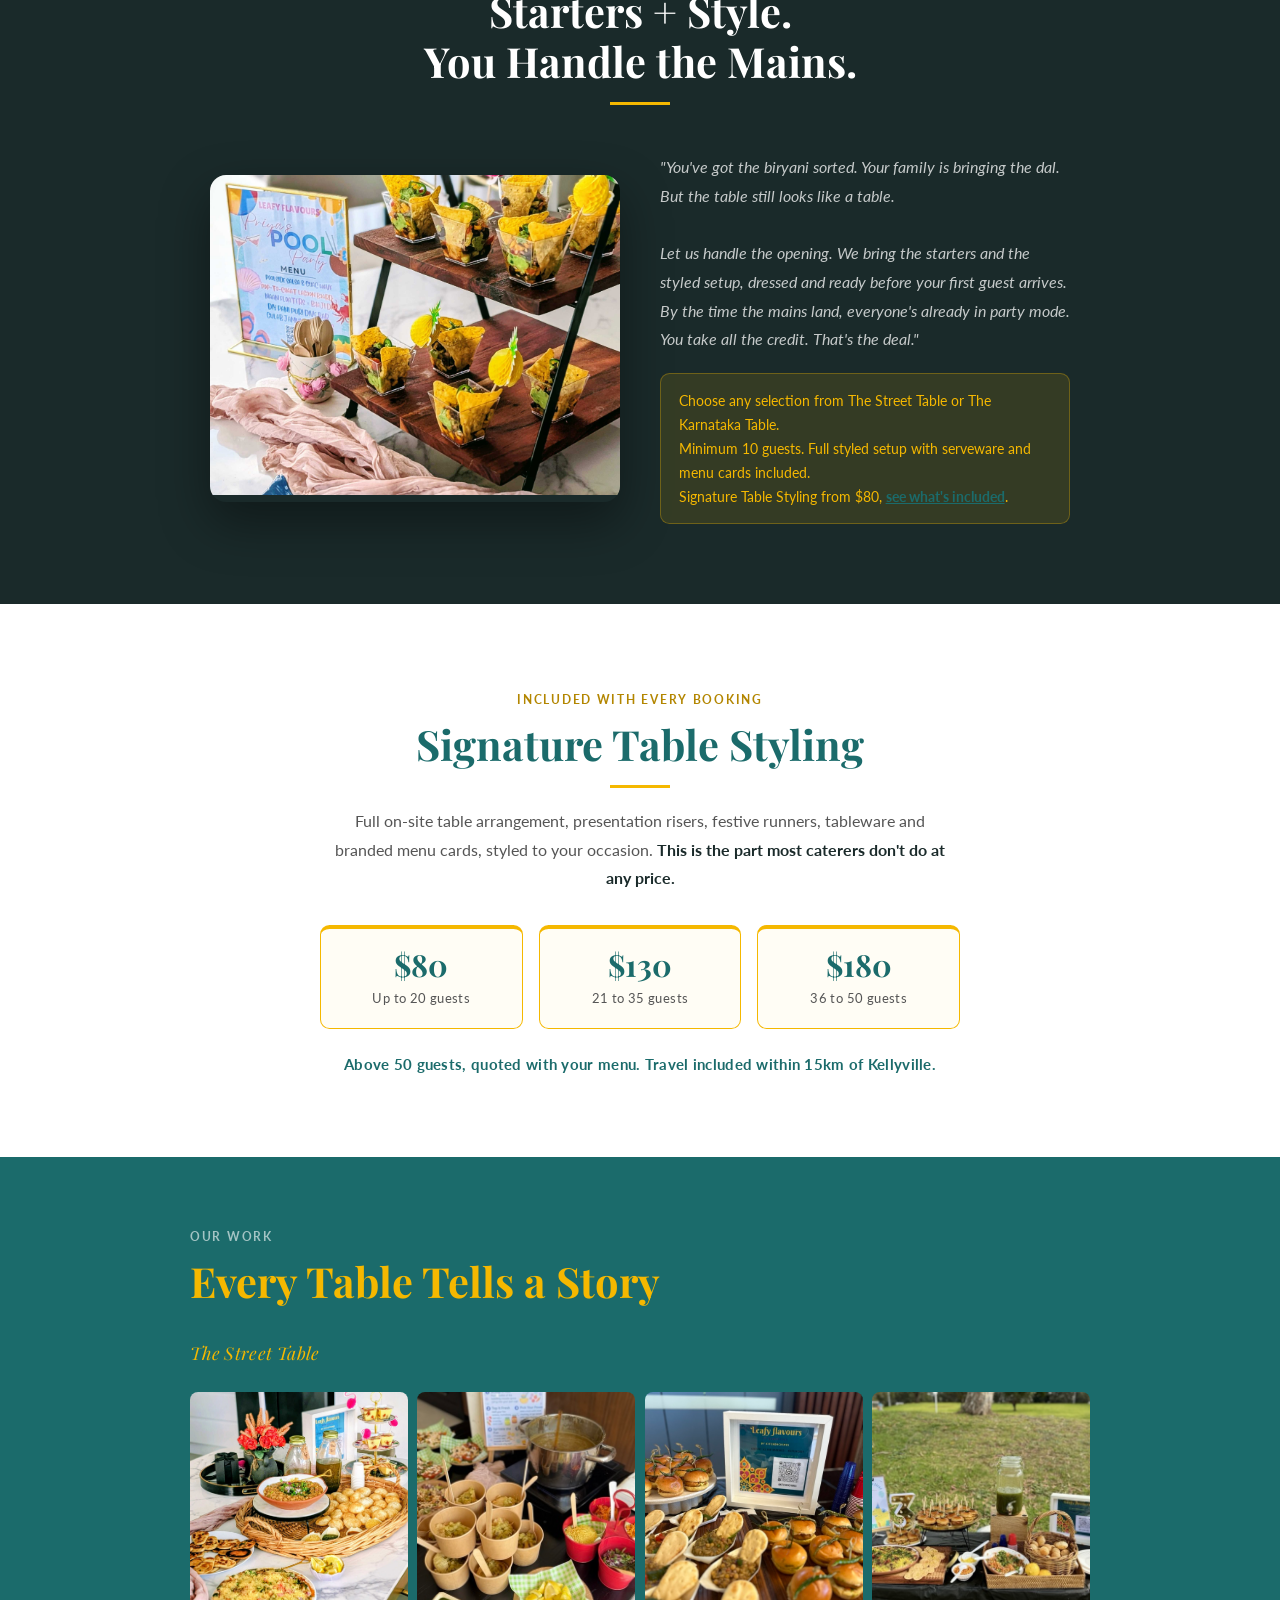
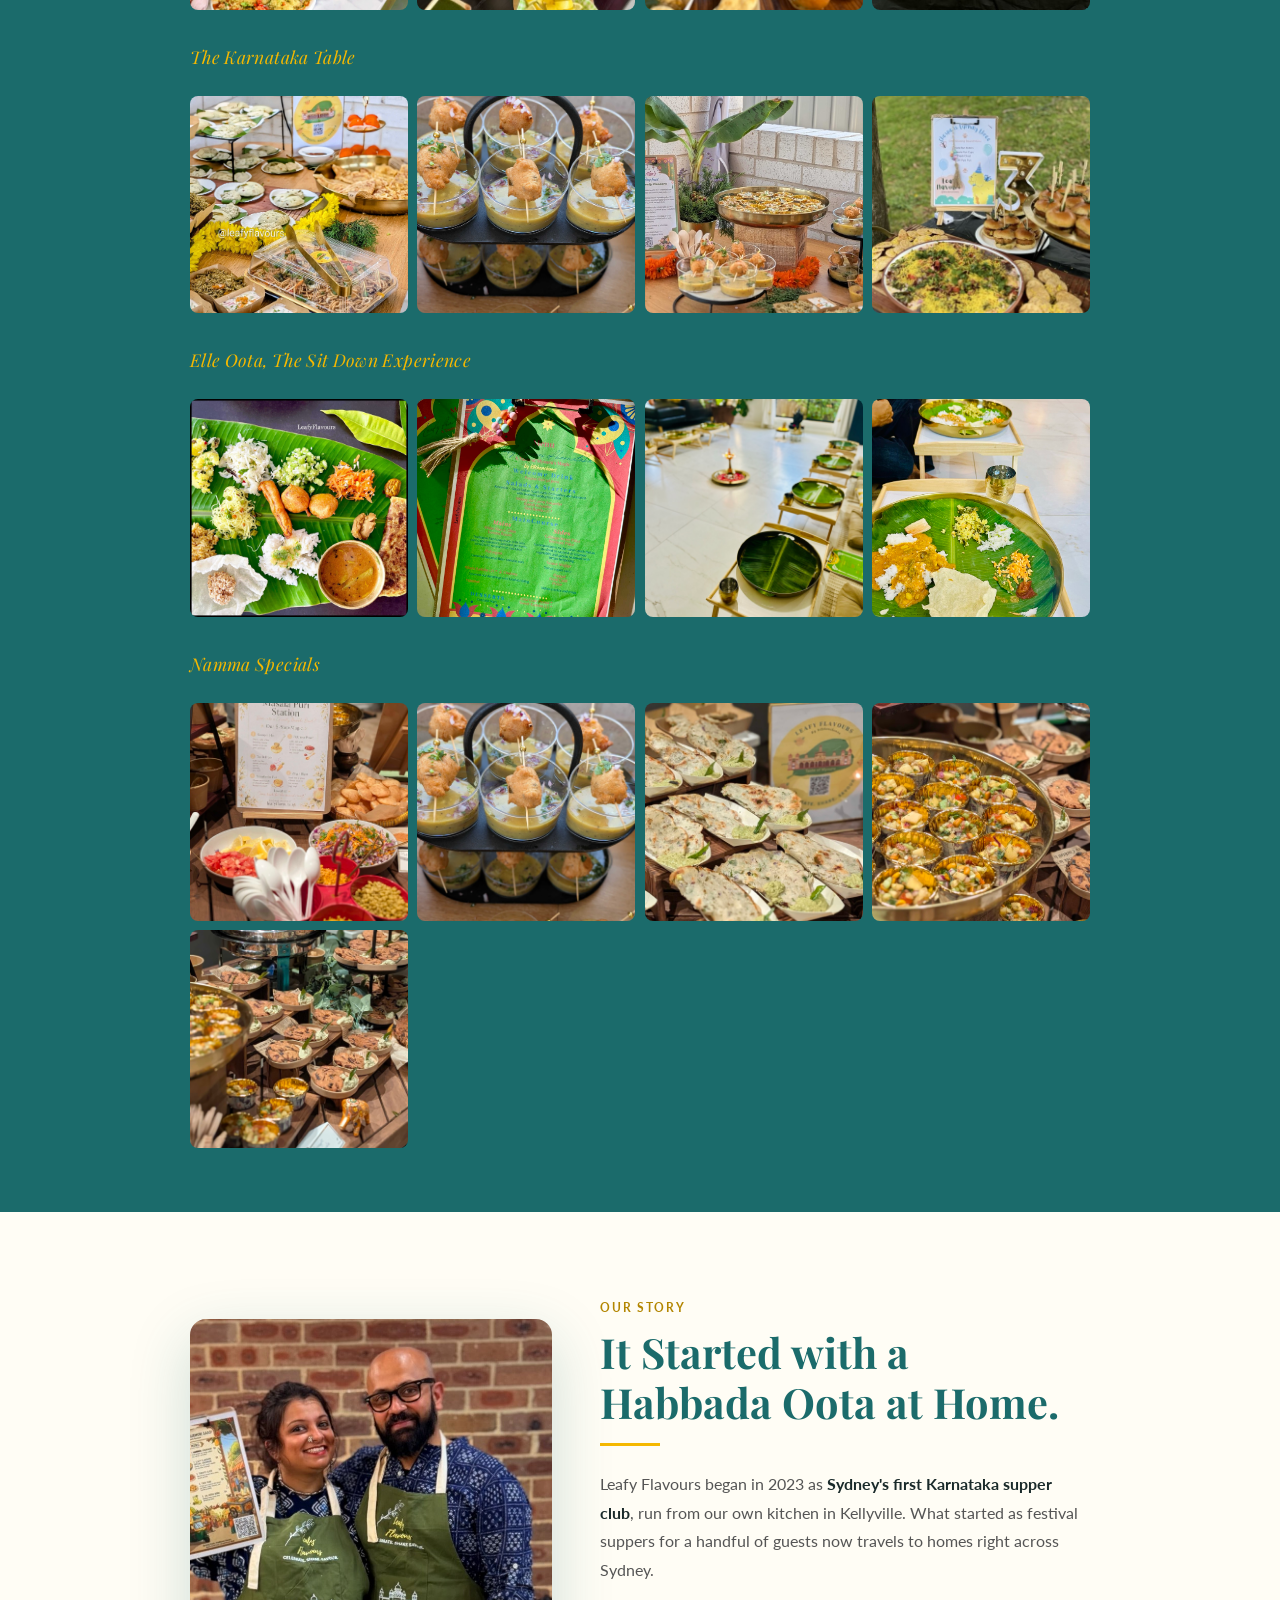
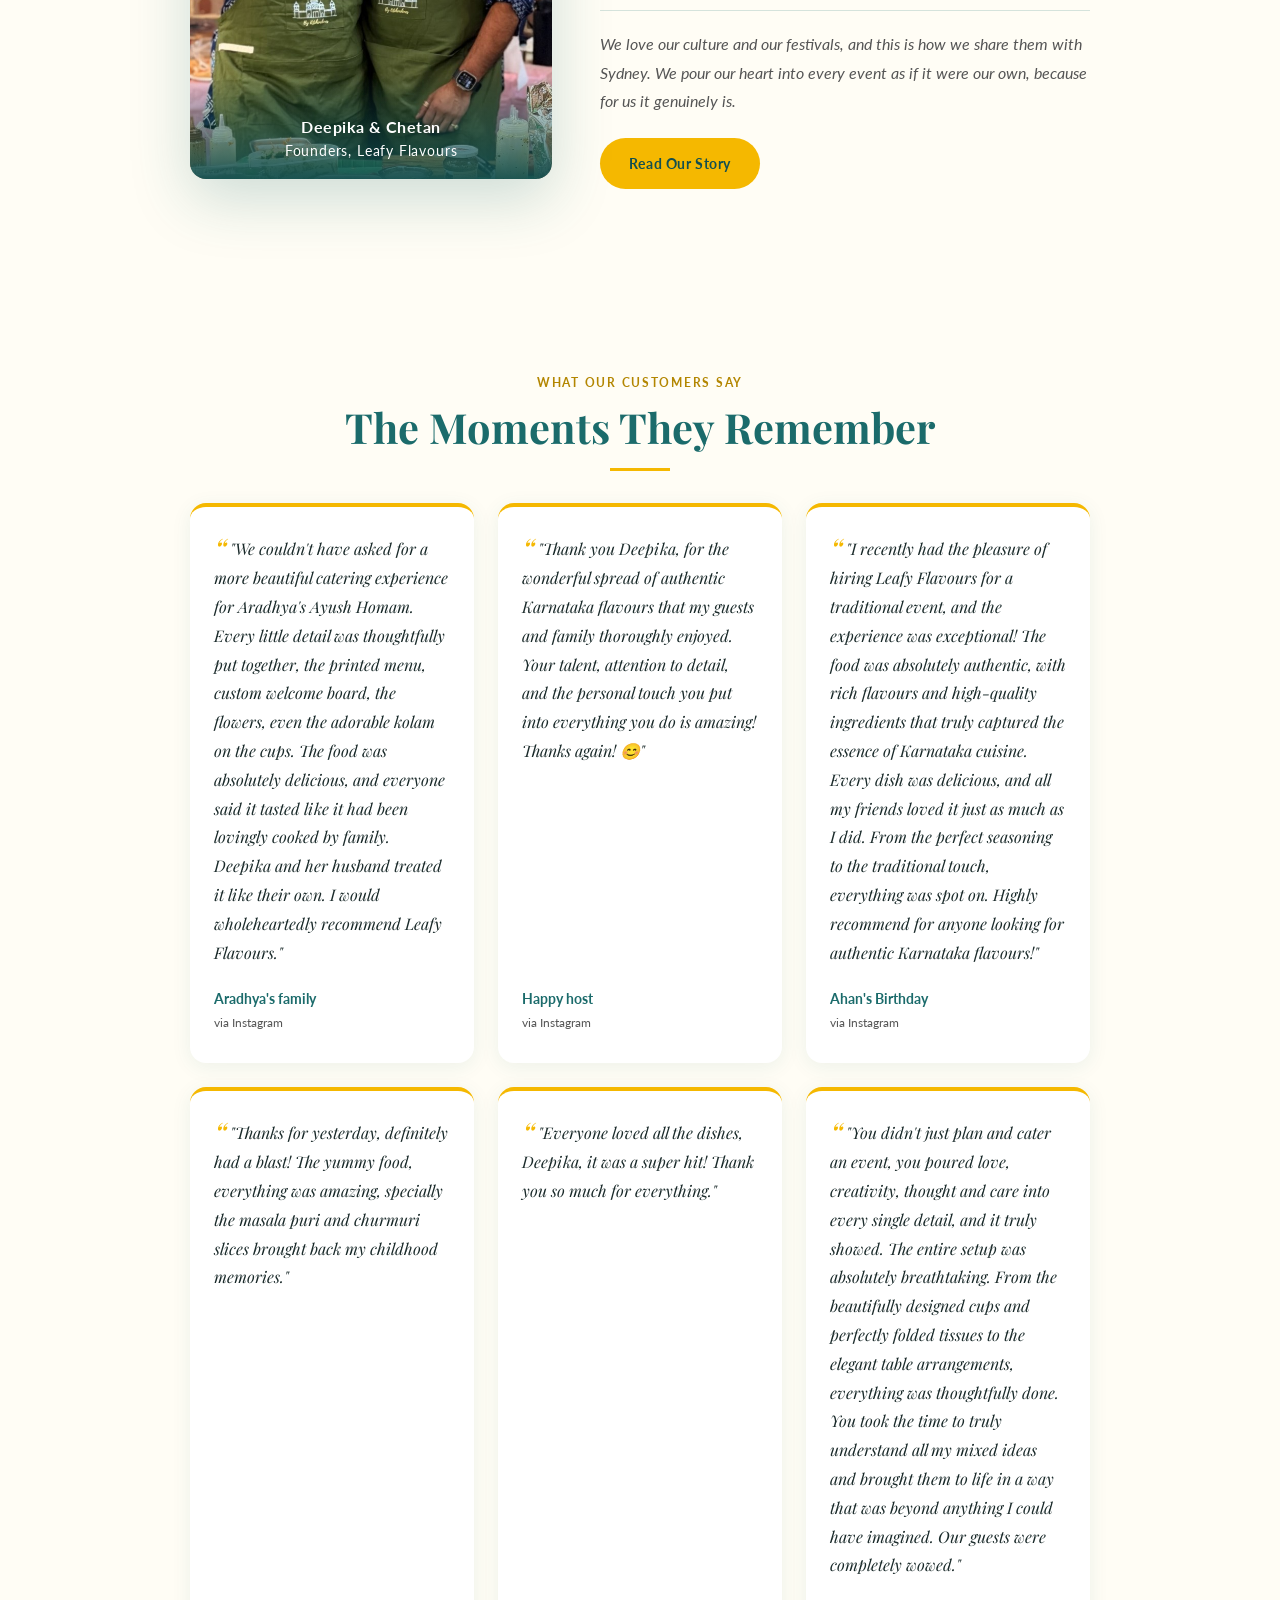
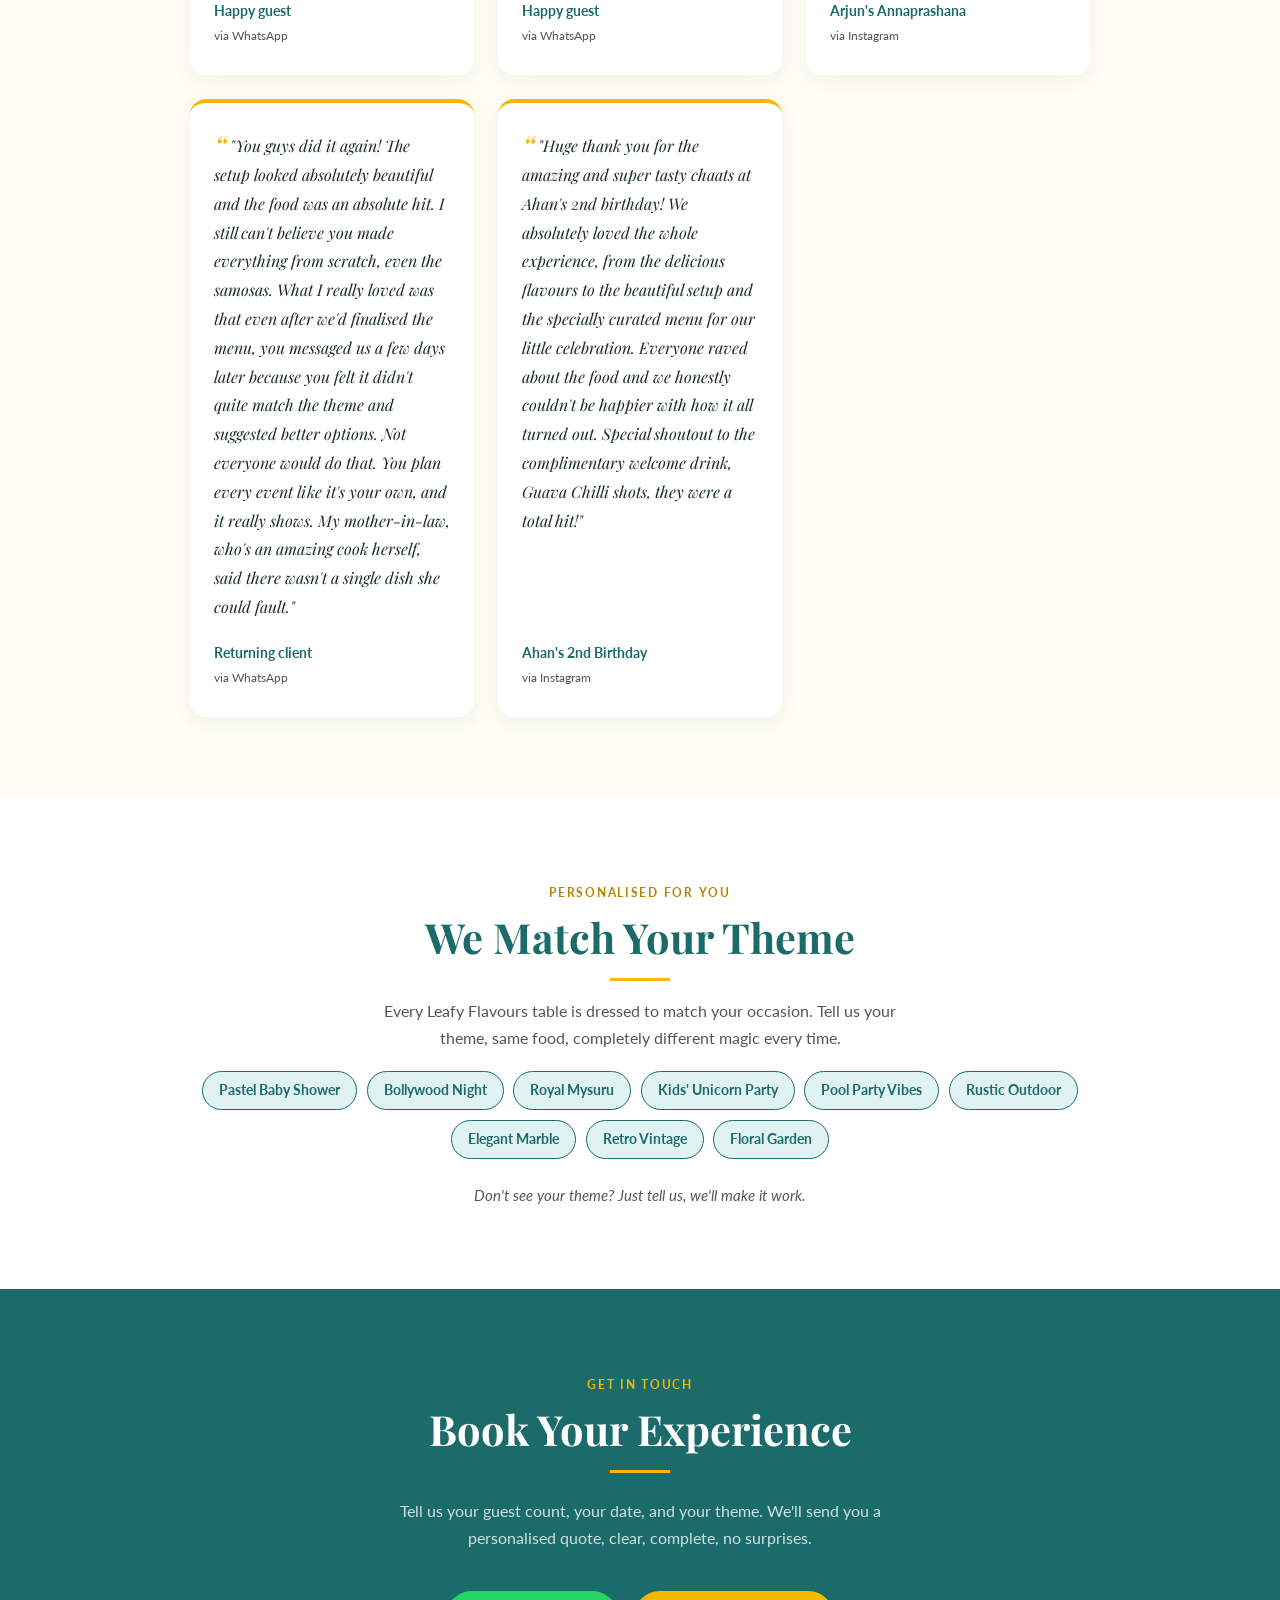
==== commit de3a9a1f: "Rebalance Signature Table Styling into three bands A single 21-50 band charged a 35-guest event the " ====
--- a/index.html
+++ b/index.html
@@ -612,11 +612,13 @@
       <strong>This is the part most caterers don't do at any price.</strong>
     </p>
     <div class="styling-tiers">
-      <div class="styling-tier"><b>$80</b><span>Up to 25 guests</span></div>
-      <div class="styling-tier"><b>$140</b><span>26 to 50 guests</span></div>
-      <div class="styling-tier"><b>Quoted</b><span>Above 50 guests</span></div>
-    </div>
-    <p class="styling-note">Travel included within 15km of Kellyville.</p>
+      <div class="styling-tier"><b>$80</b><span>Up to 20 guests</span></div>
+      <div class="styling-tier"><b>$130</b><span>21 to 35 guests</span></div>
+      <div class="styling-tier"><b>$180</b><span>36 to 50 guests</span></div>
+    </div>
+    <p class="styling-note">
+      Above 50 guests, quoted with your menu. Travel included within 15km of Kellyville.
+    </p>
   </div>
 </section>
 
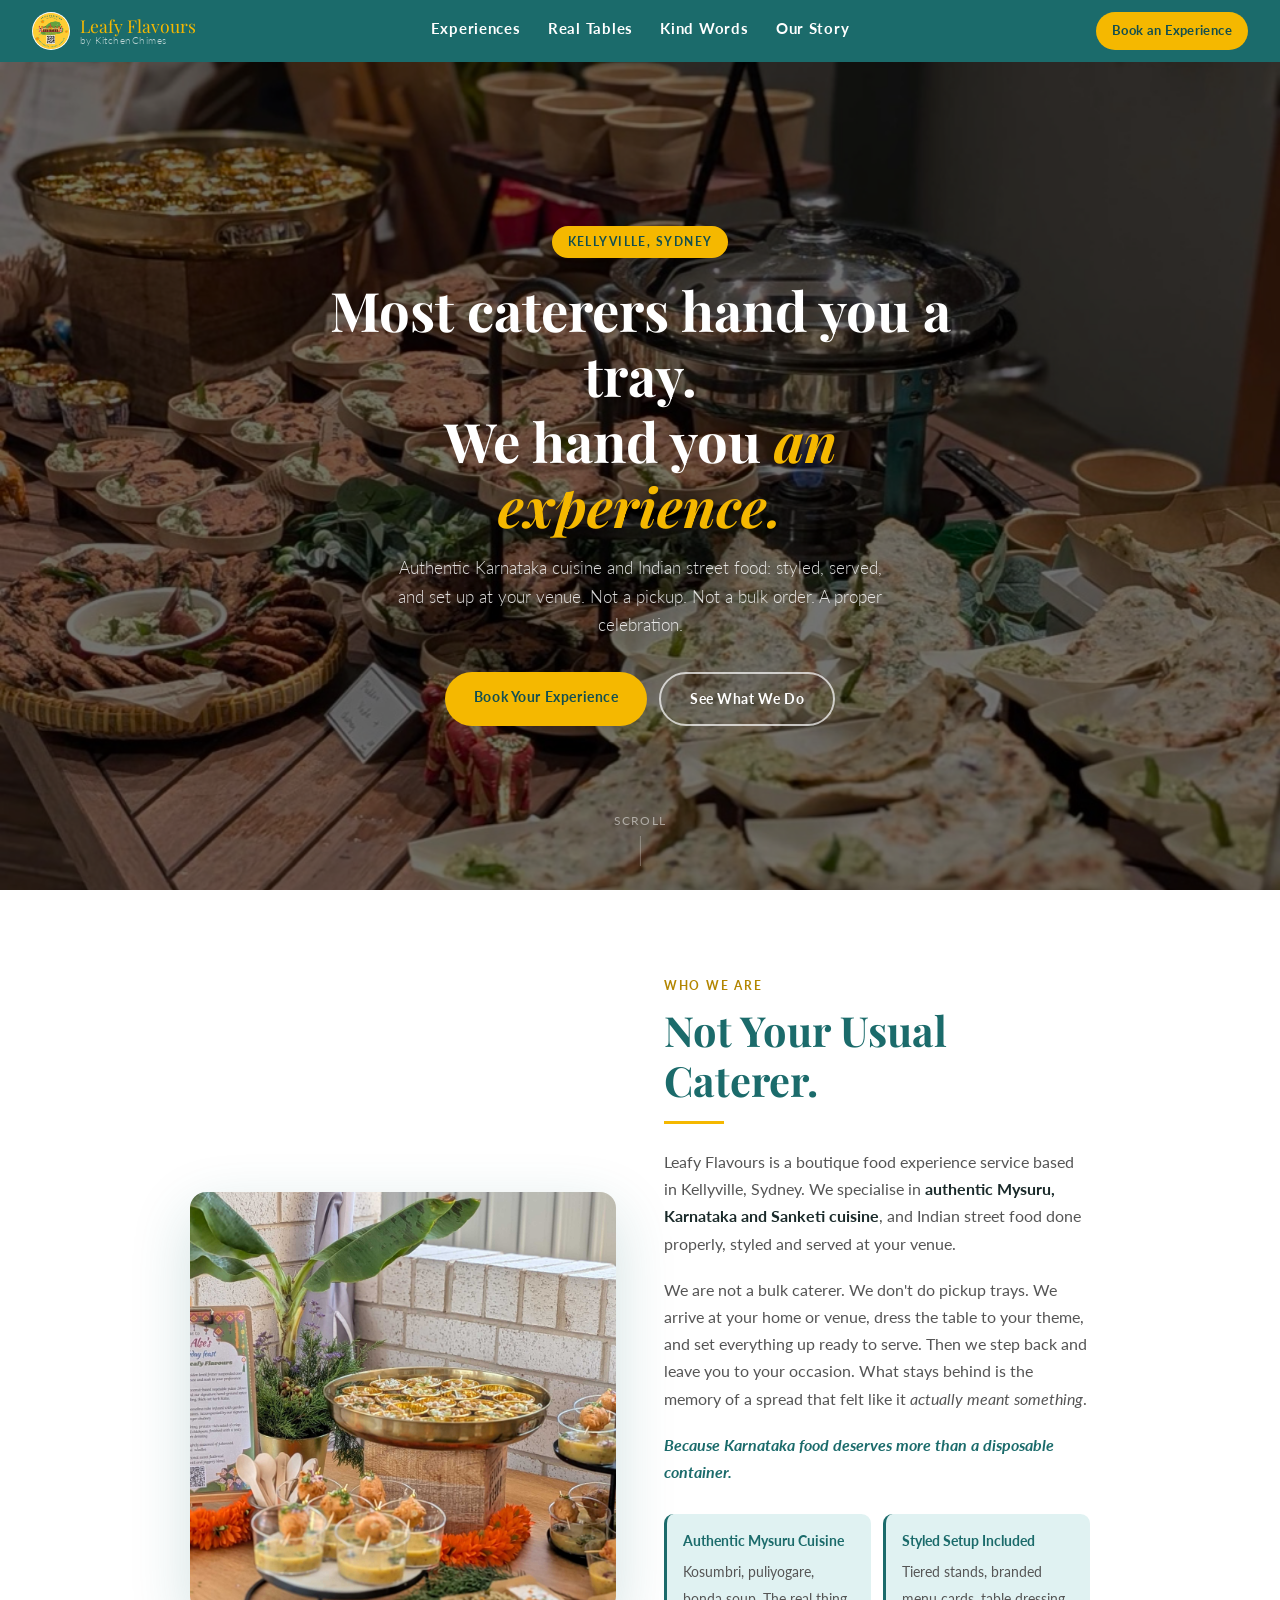
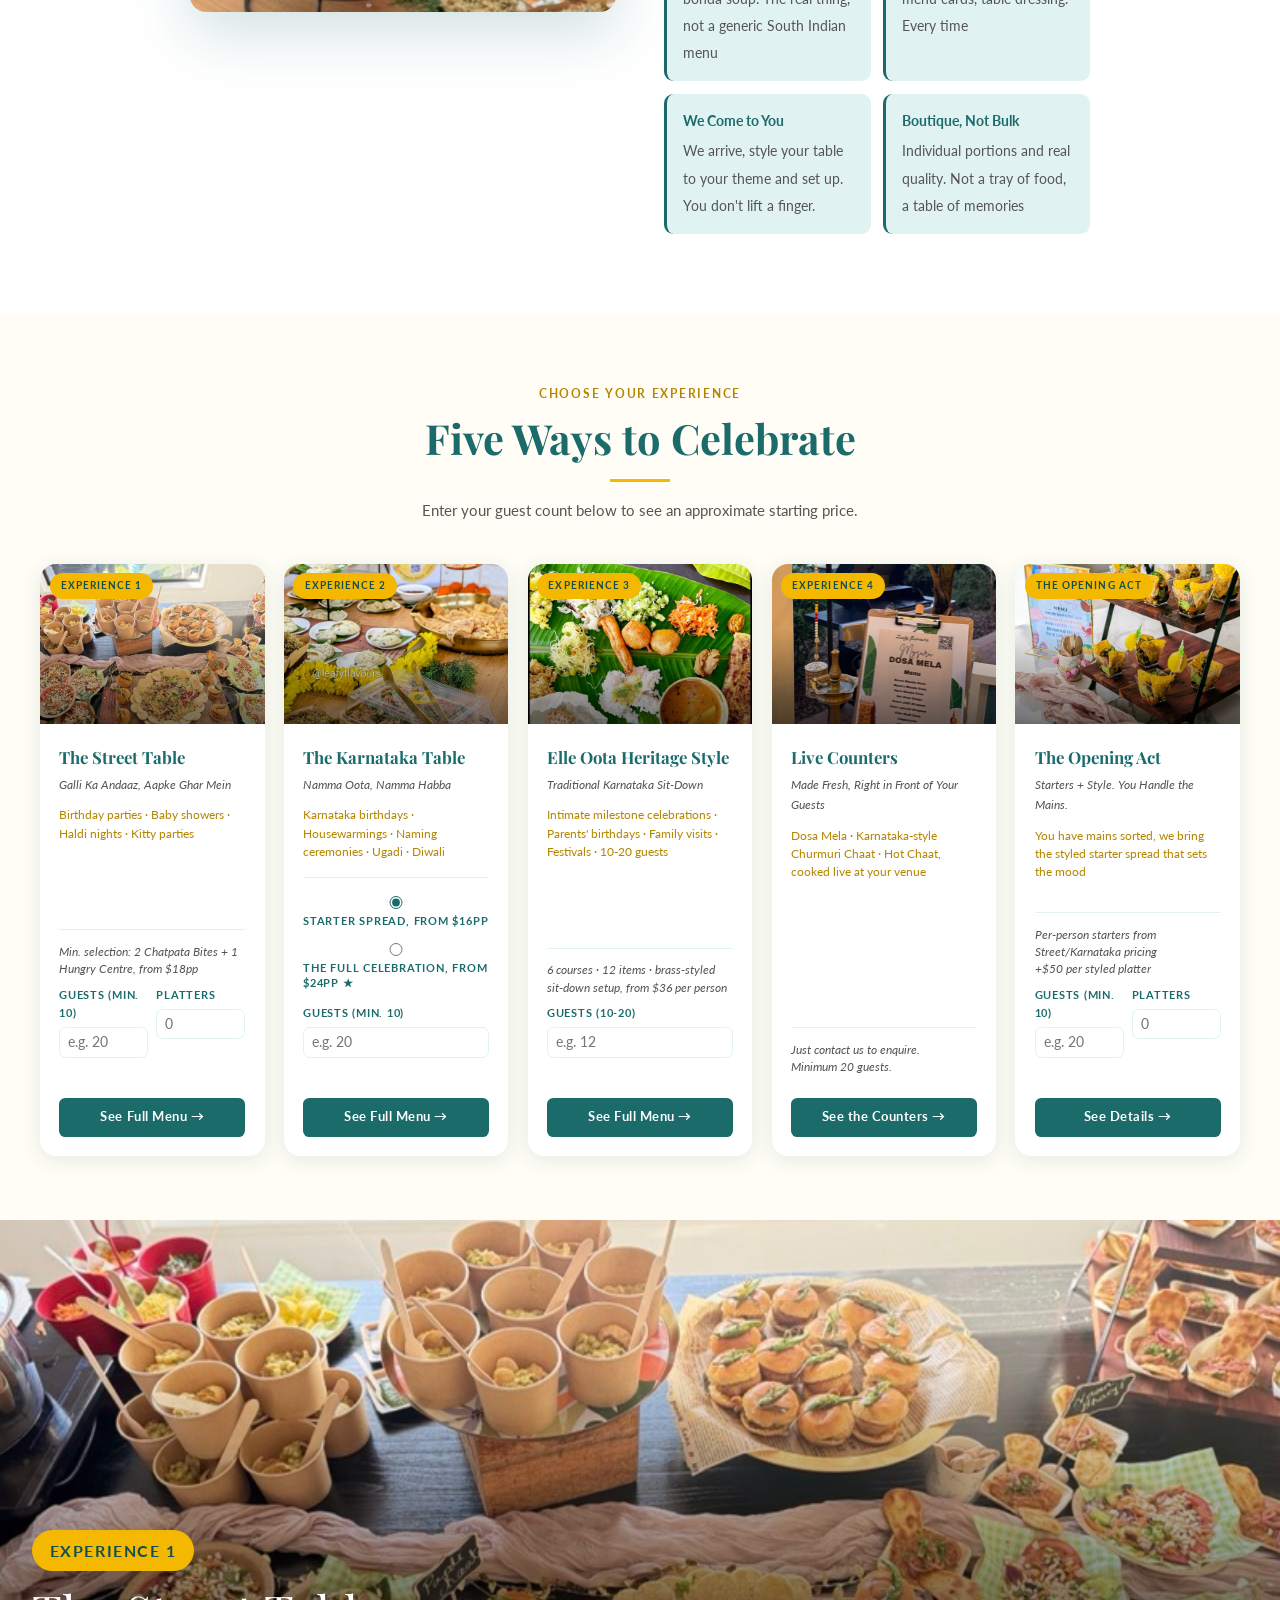
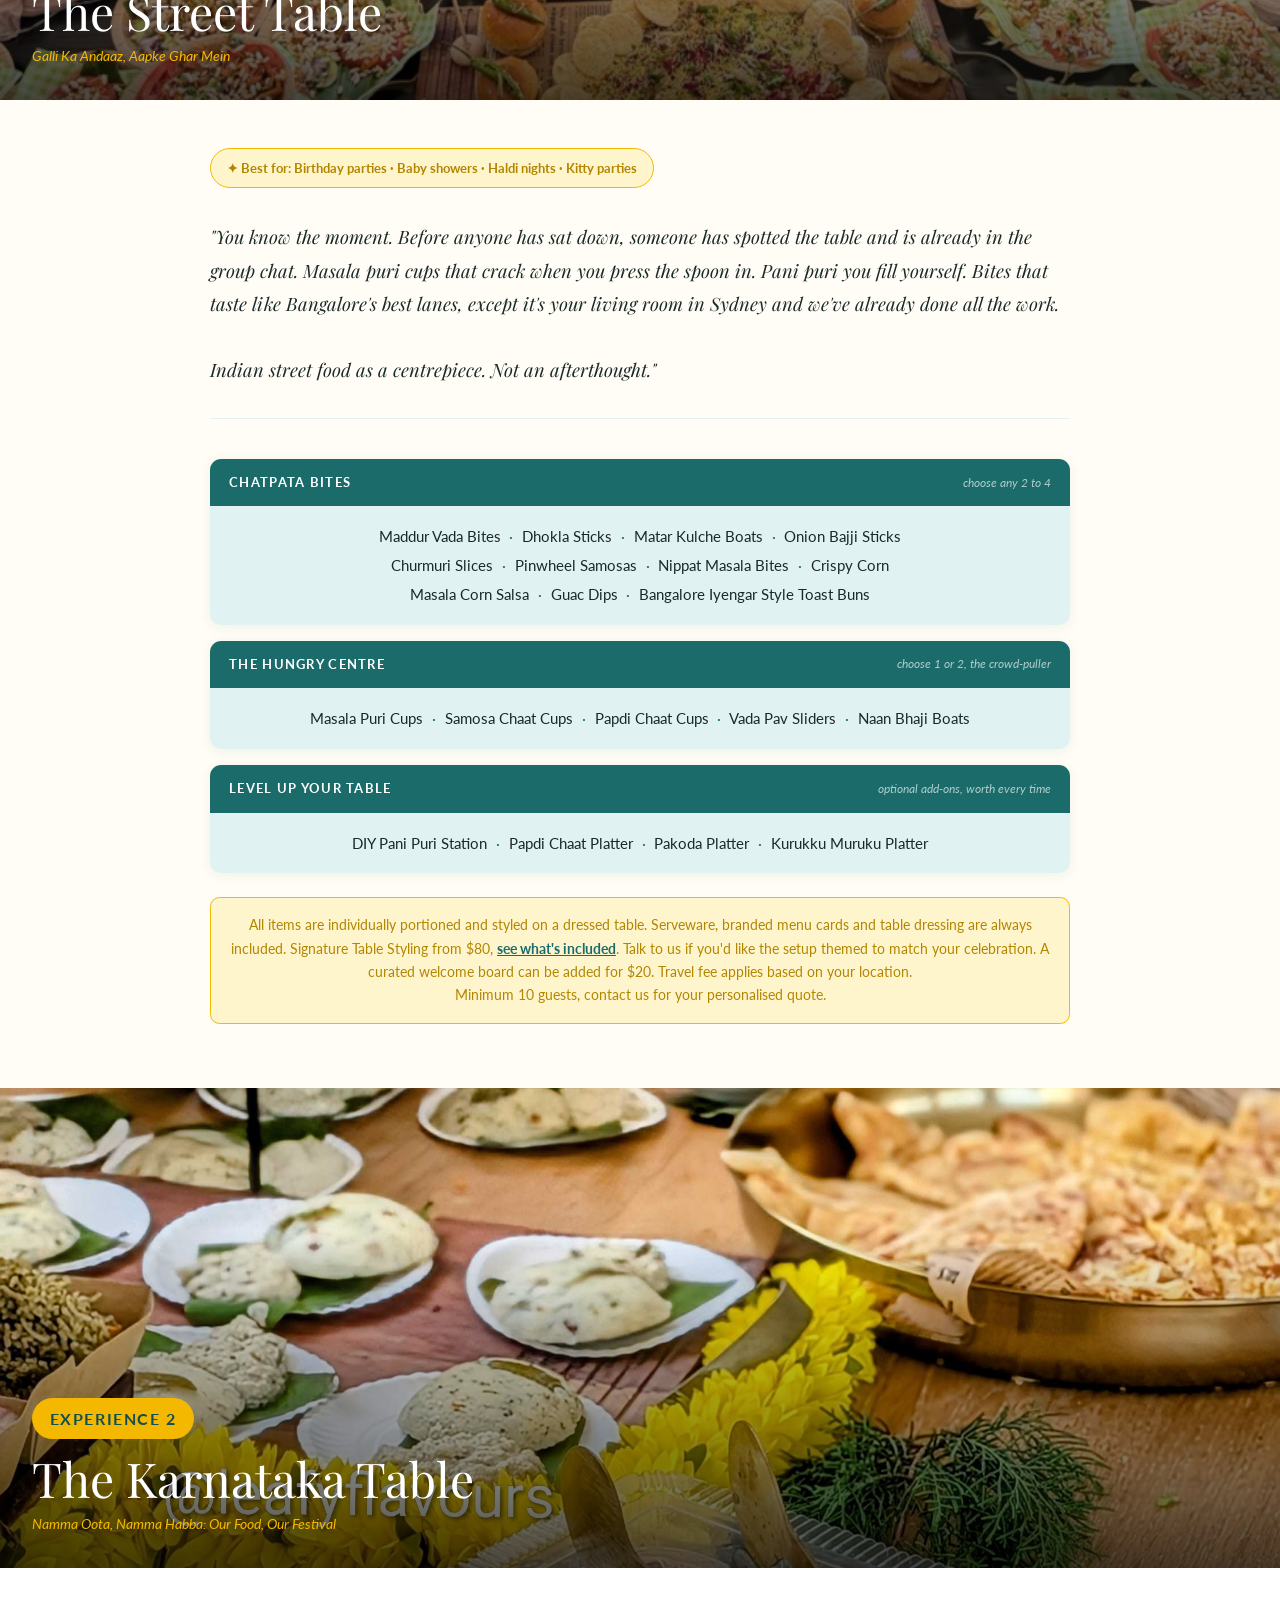
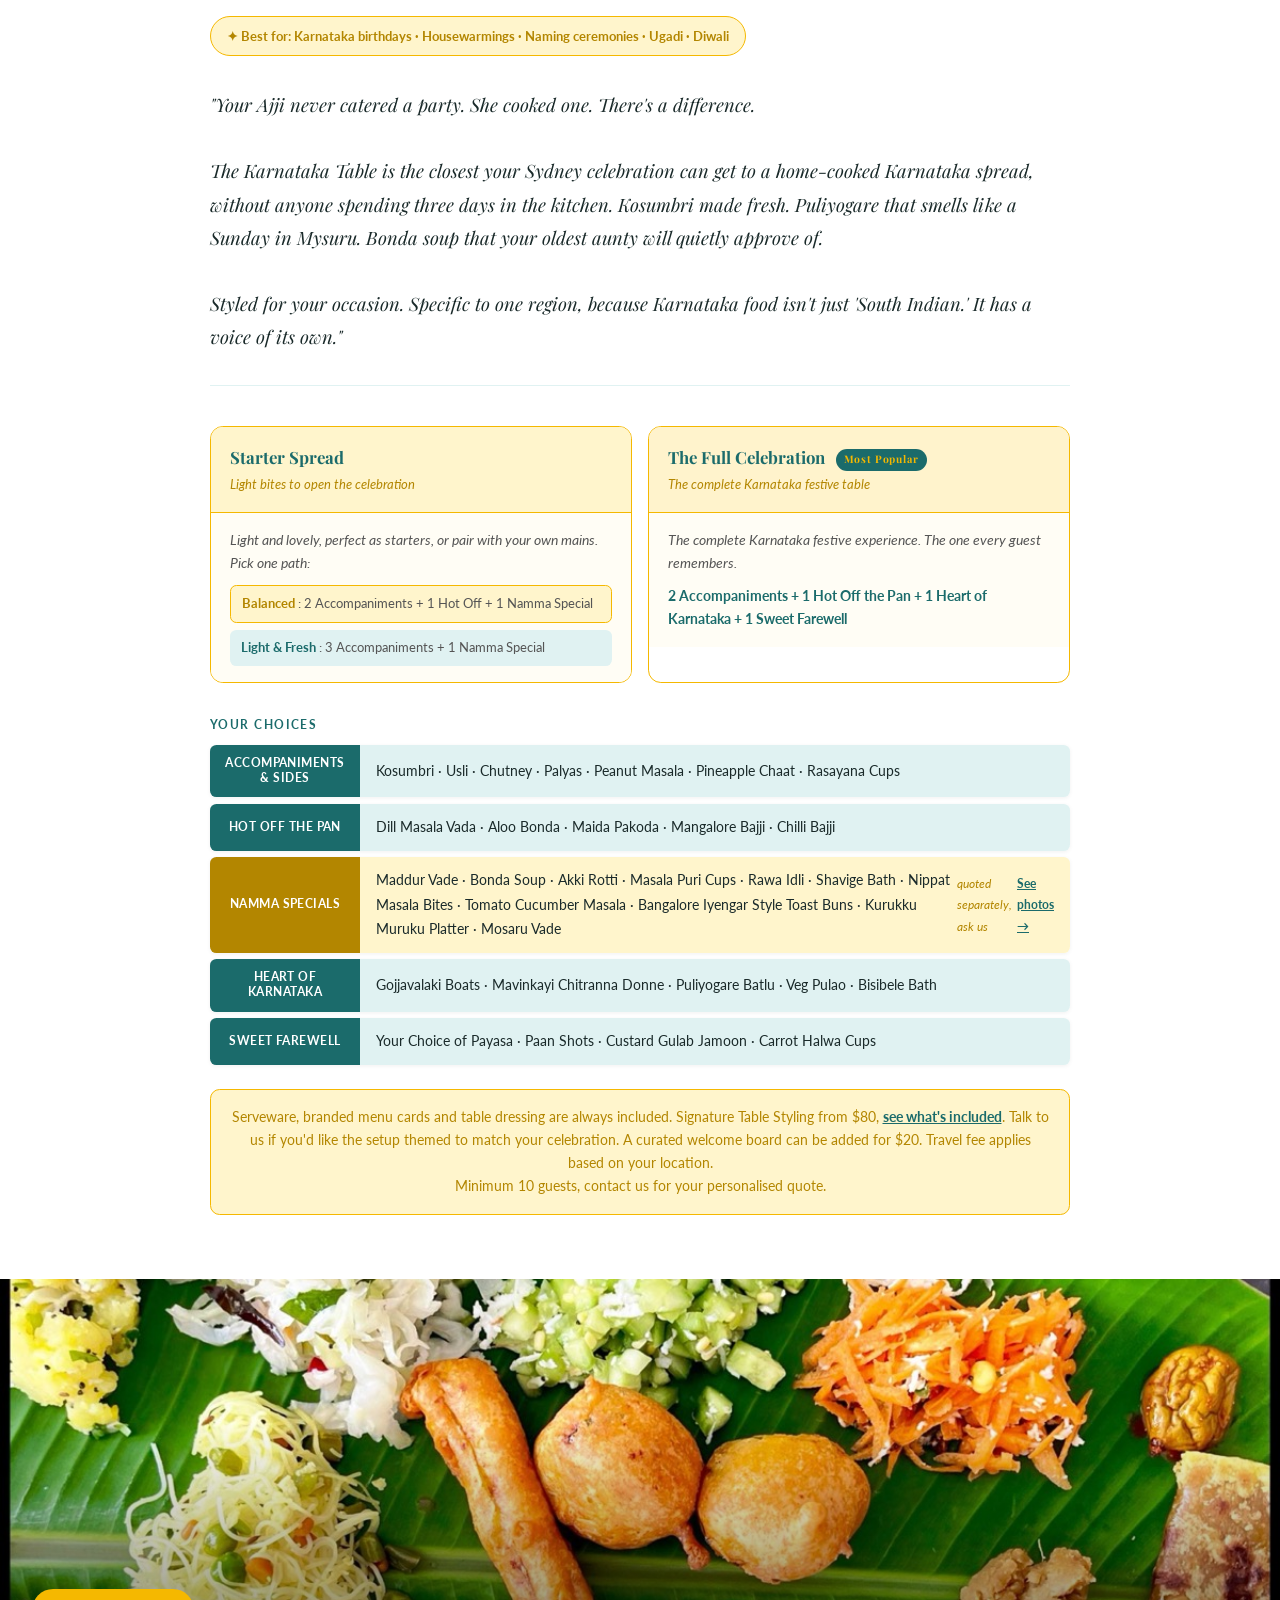
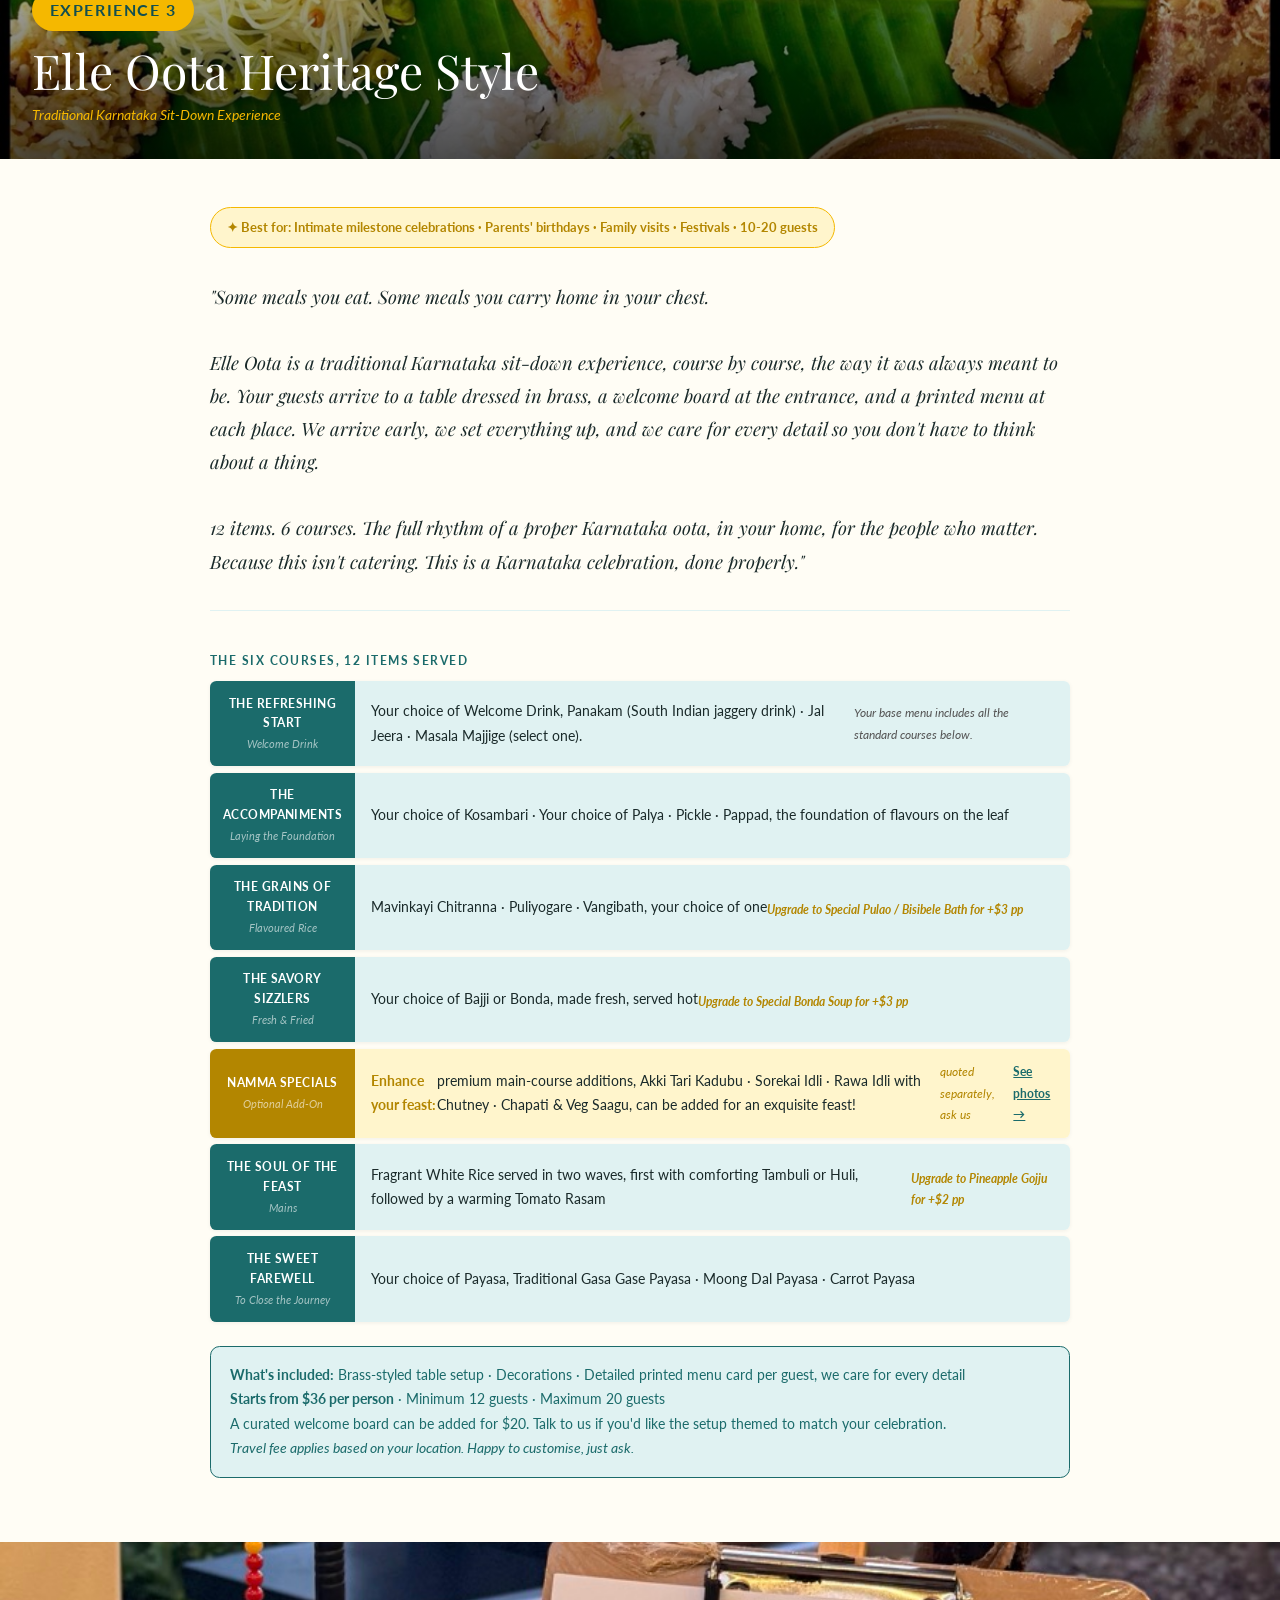
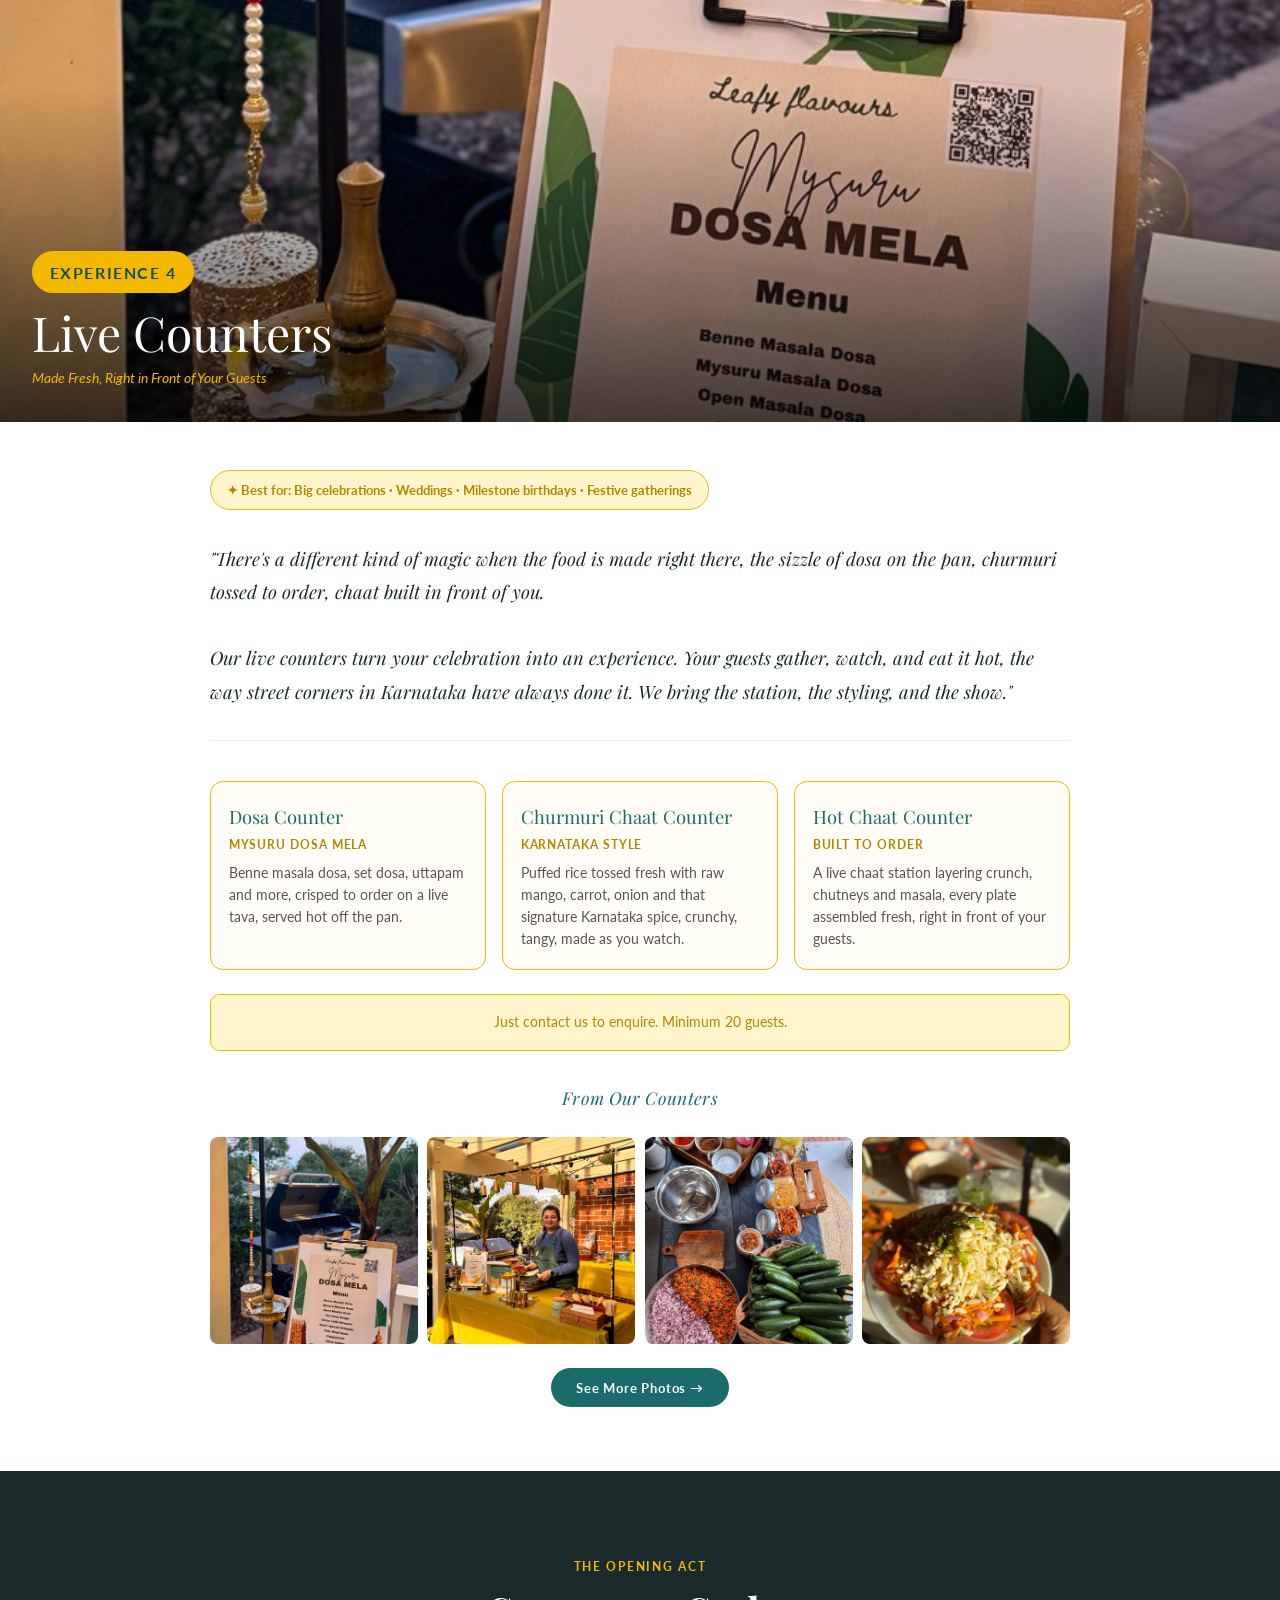
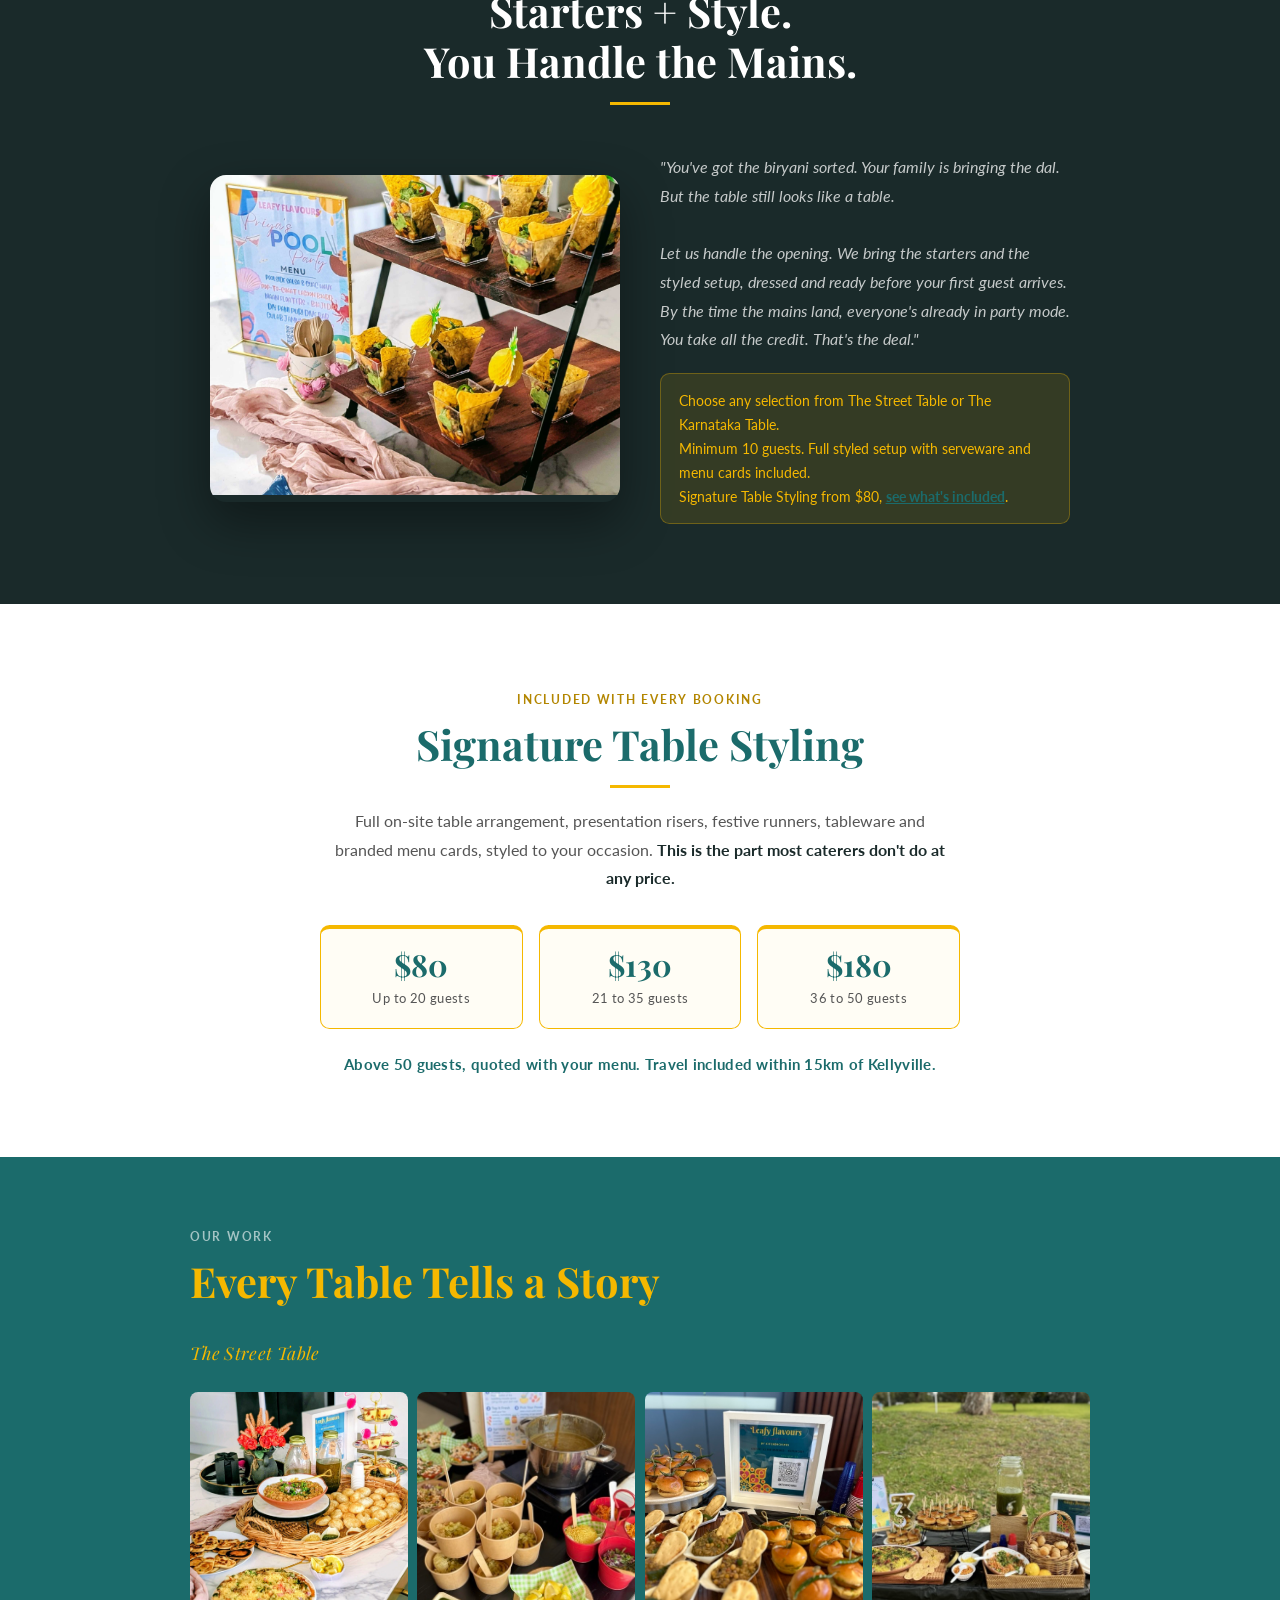
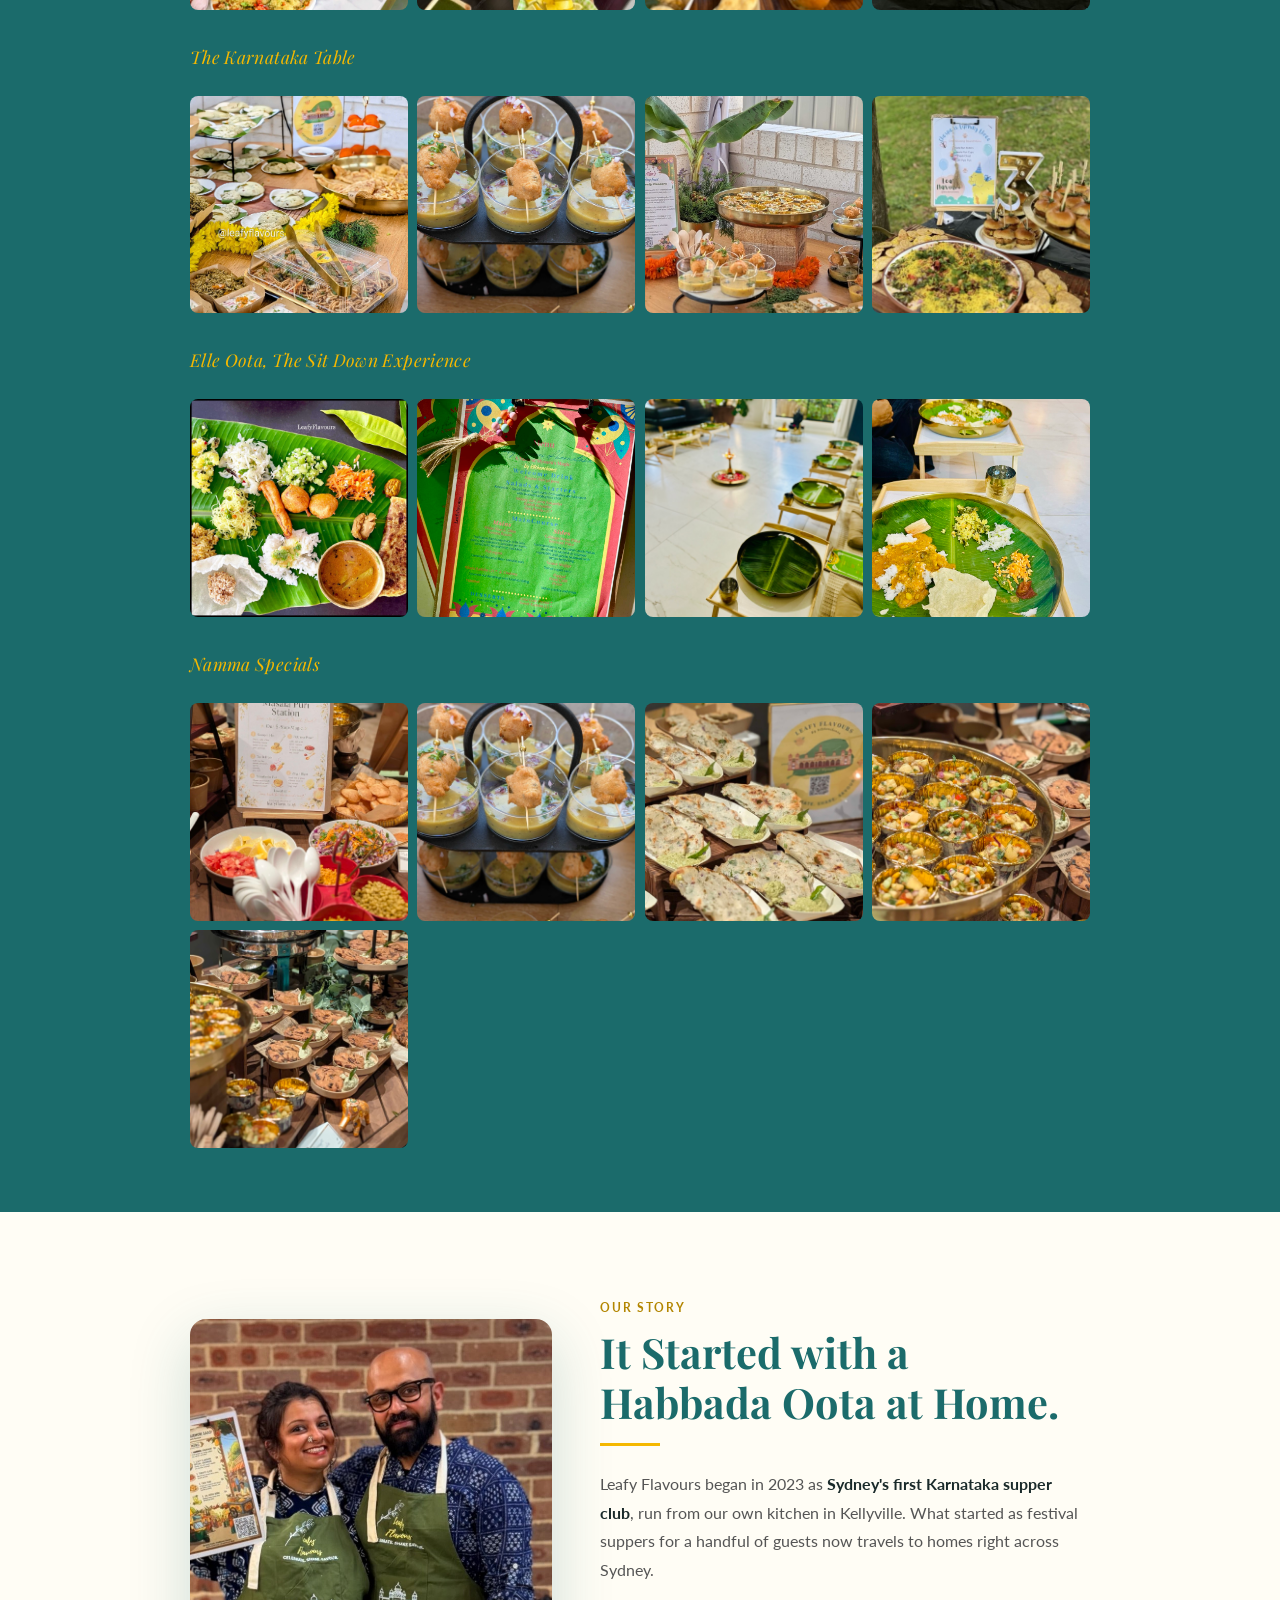
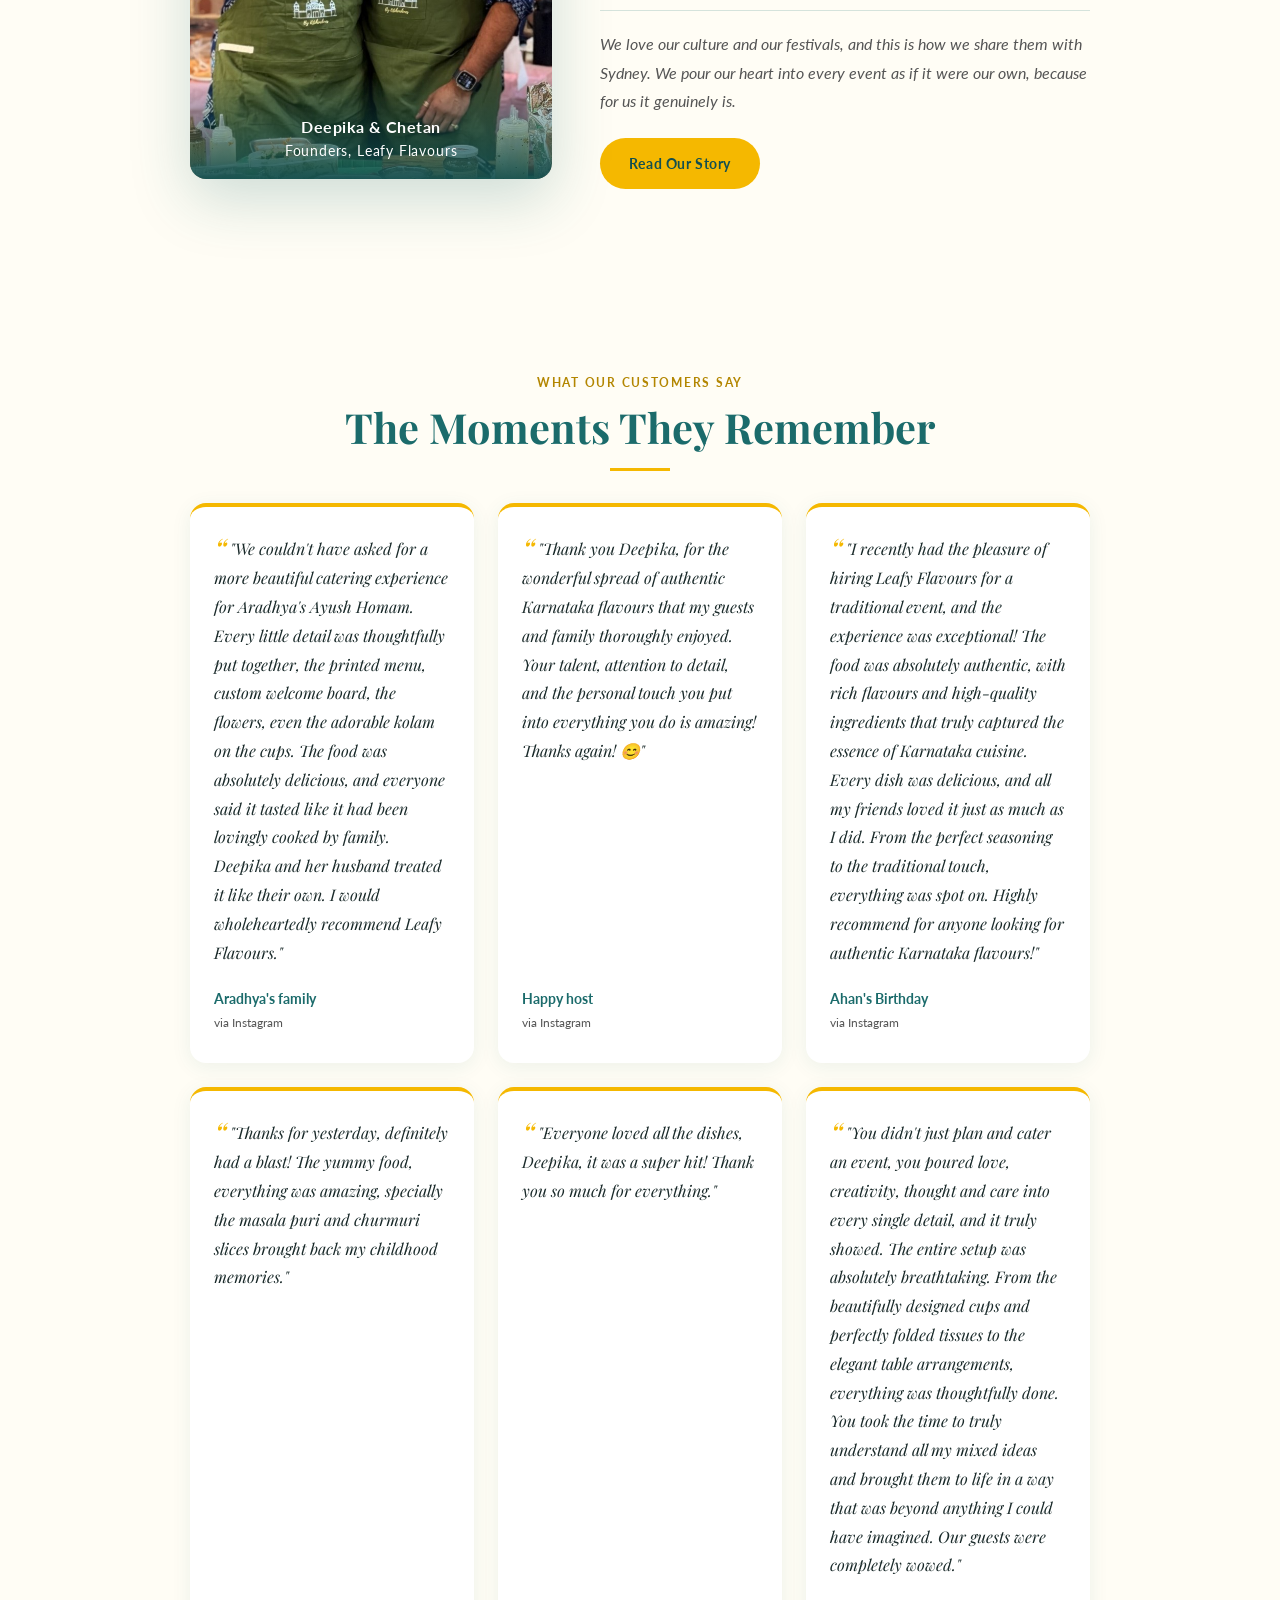
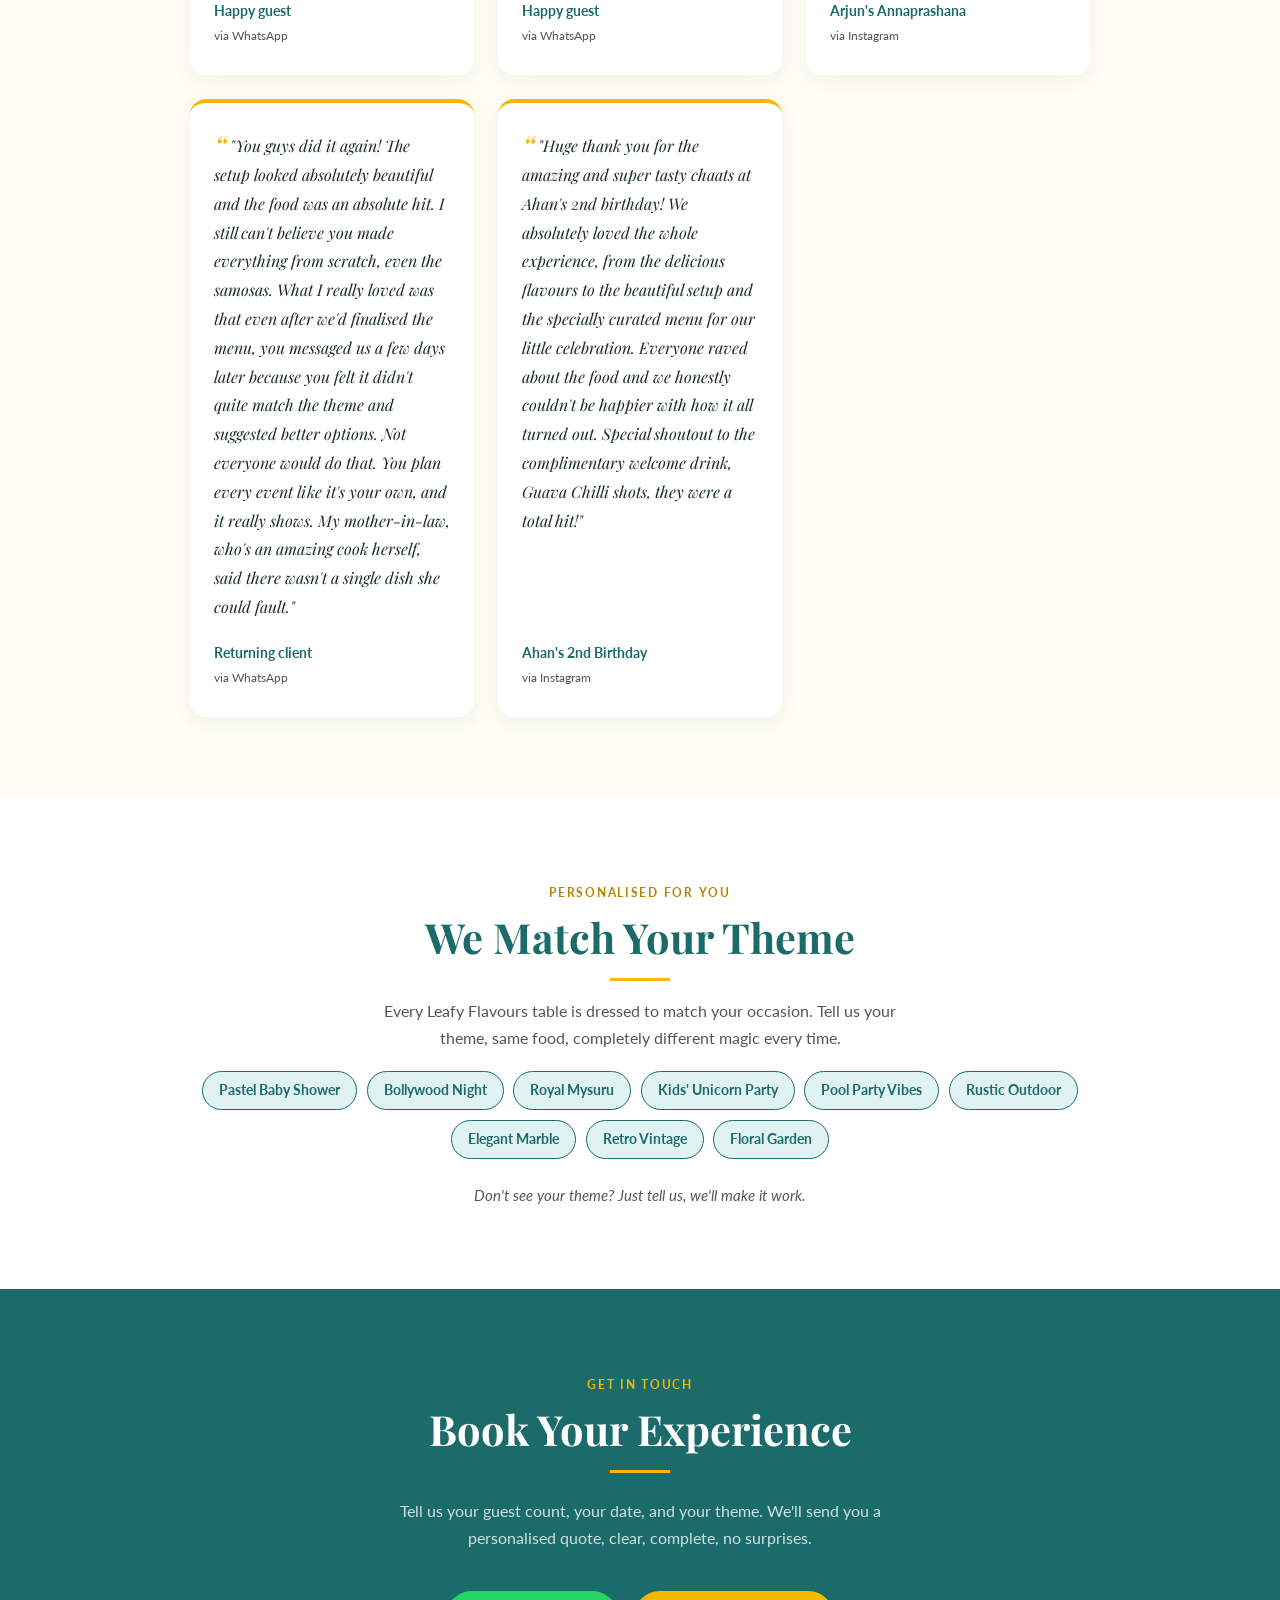
==== commit dc3cae5a: "Update Elle Oota pricing to $36pp, minimum 12 guests Co-Authored-By: Claude Sonnet 4.6 <noreply@anth" ====
--- a/index.html
+++ b/index.html
@@ -173,7 +173,7 @@
         <div class="exp-card-sub">Traditional Karnataka Sit-Down</div>
         <div class="exp-card-best">Intimate milestone celebrations · Parents' birthdays · Family visits · Festivals · 10-20 guests</div>
         <div class="exp-card-estimator">
-          <p class="est-note">6 courses · 12 items · brass-styled sit-down setup, from $32 per person</p>
+          <p class="est-note">6 courses · 12 items · brass-styled sit-down setup, from $36 per person</p>
           <div class="est-field">
             <label>Guests (10-20)</label>
             <input type="number" id="guests-elleoota" min="10" max="20" placeholder="e.g. 12" oninput="calcElleOota()"/>
@@ -500,7 +500,7 @@
 
       <div class="exp-note" style="background: var(--teal-light); border-color: var(--teal); color: var(--teal); text-align: left; line-height: 1.8;">
         <strong>What's included:</strong> Brass-styled table setup · Decorations · Detailed printed menu card per guest, we care for every detail<br/>
-        <strong>Starts from $32 per person</strong> · Minimum 10 guests · Maximum 20 guests<br/>
+        <strong>Starts from $36 per person</strong> · Minimum 12 guests · Maximum 20 guests<br/>
         A curated welcome board can be added for $20. Talk to us if you'd like the setup themed to match your celebration.<br/>
         <em>Travel fee applies based on your location. Happy to customise, just ask.</em>
       </div>
@@ -834,9 +834,9 @@
   function calcElleOota() {
     var g = parseInt(document.getElementById('guests-elleoota').value) || 0;
     if (!g) { showPrice('price-elleoota', '', false); return; }
-    if (g < 10) { showPrice('price-elleoota', 'Minimum 10 guests', true); return; }
+    if (g < 12) { showPrice('price-elleoota', 'Minimum 12 guests', true); return; }
     if (g > 20) { showPrice('price-elleoota', 'Maximum 20 guests', true); return; }
-    showPrice('price-elleoota', 'Starts from $' + (32 * g), false);
+    showPrice('price-elleoota', 'Starts from $' + (36 * g), false);
   }
 
   function calcOpening() {
